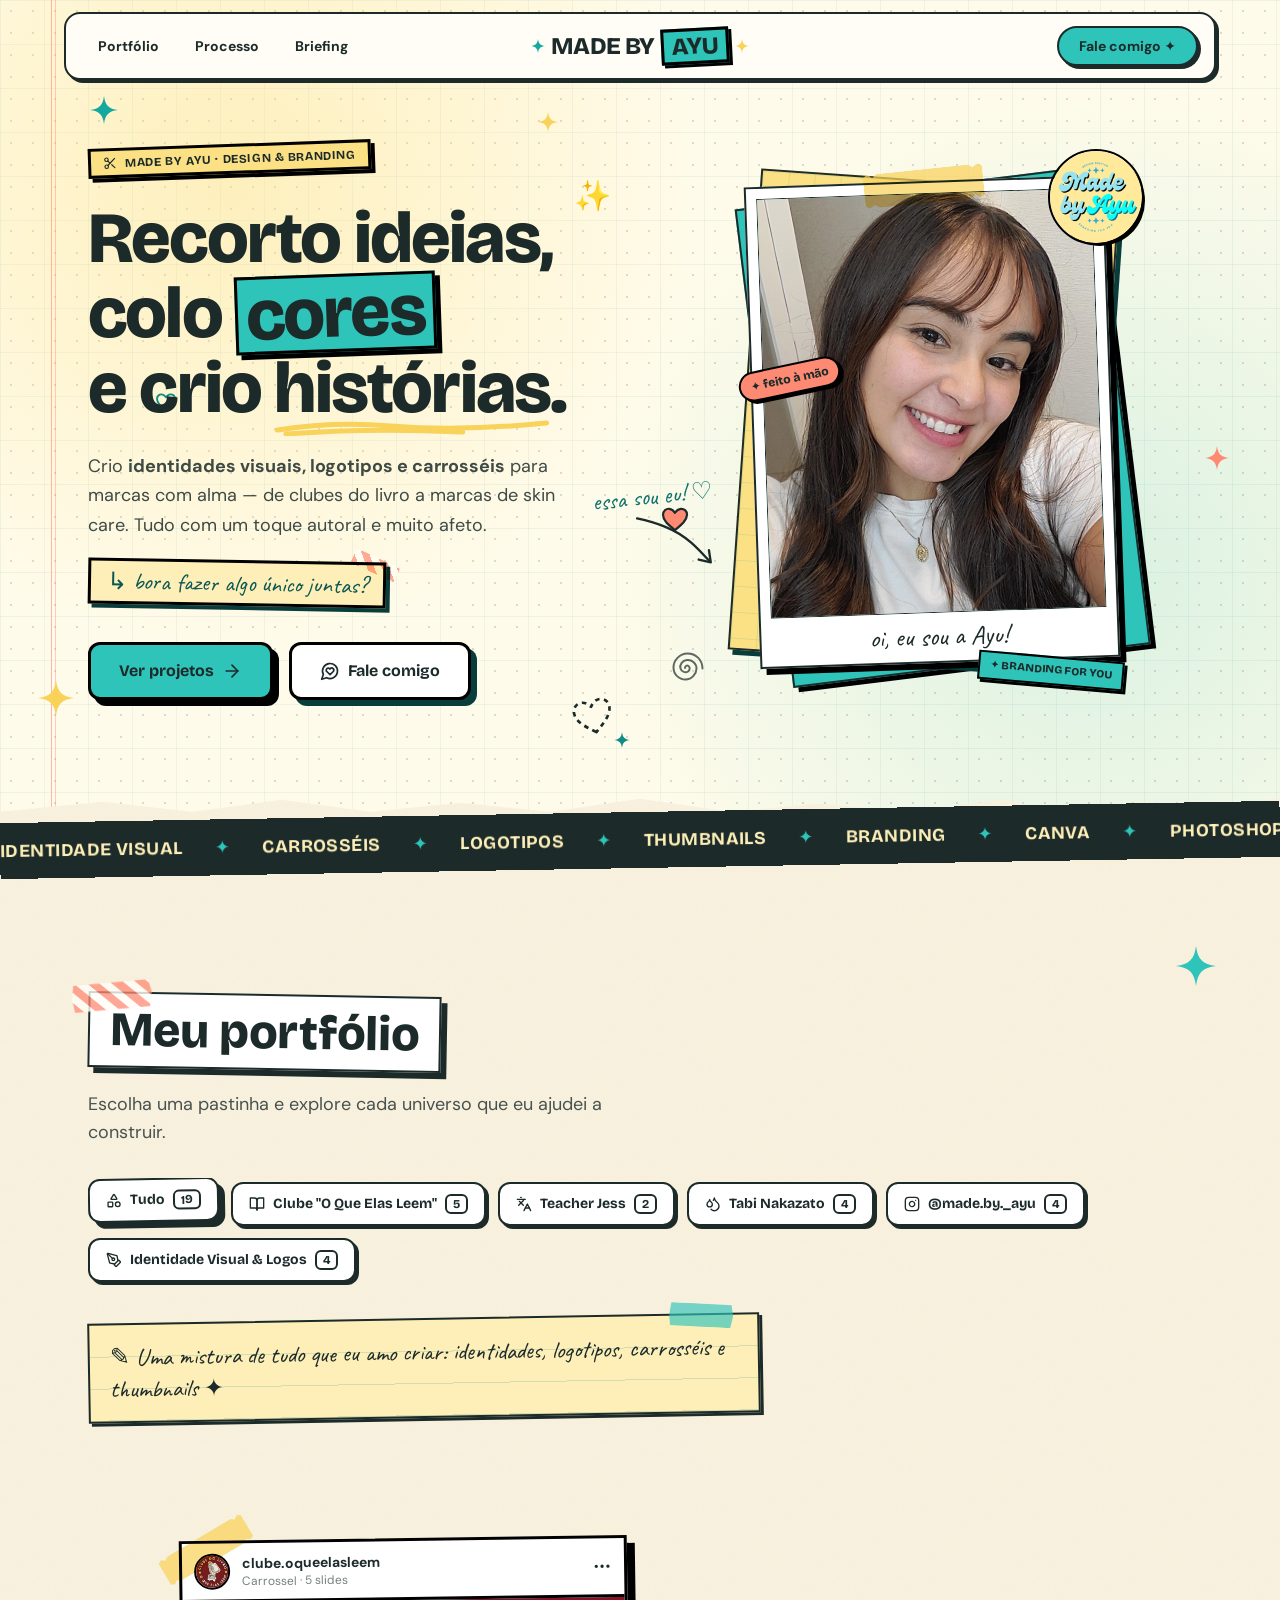
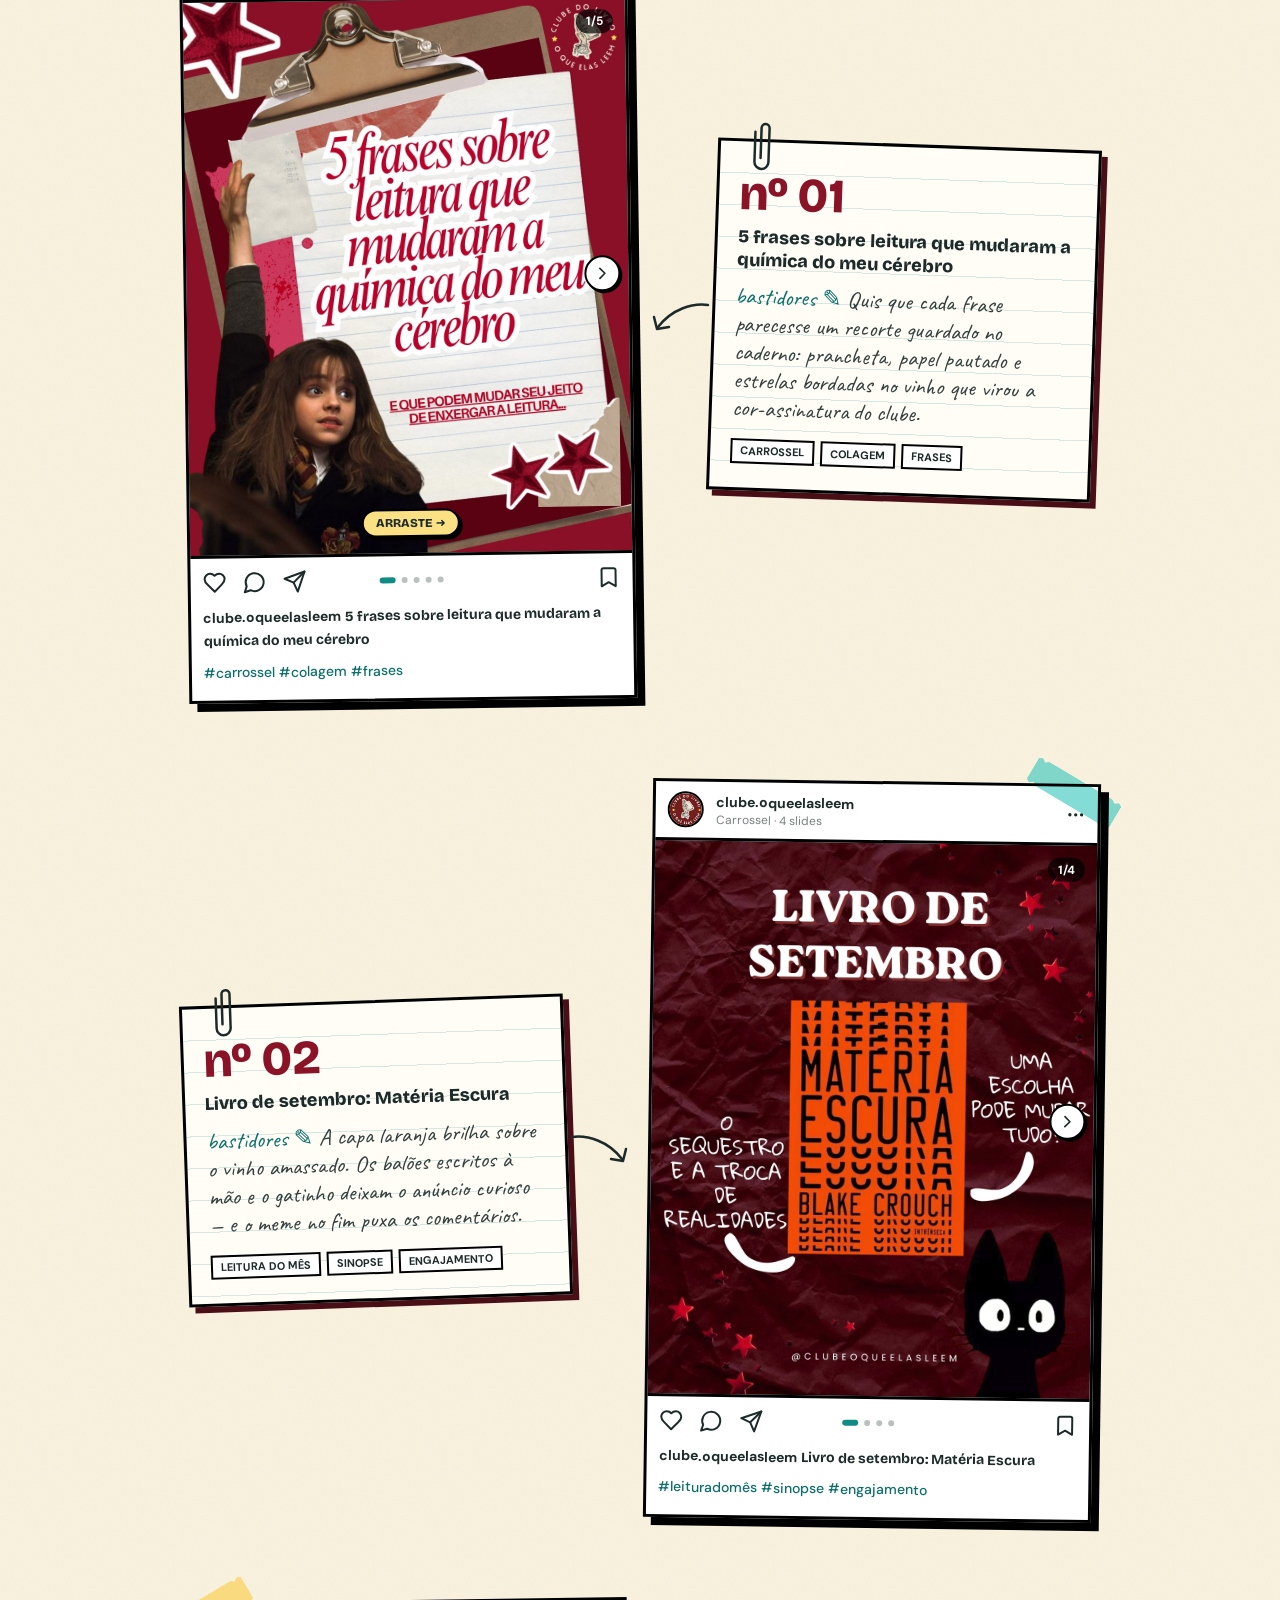
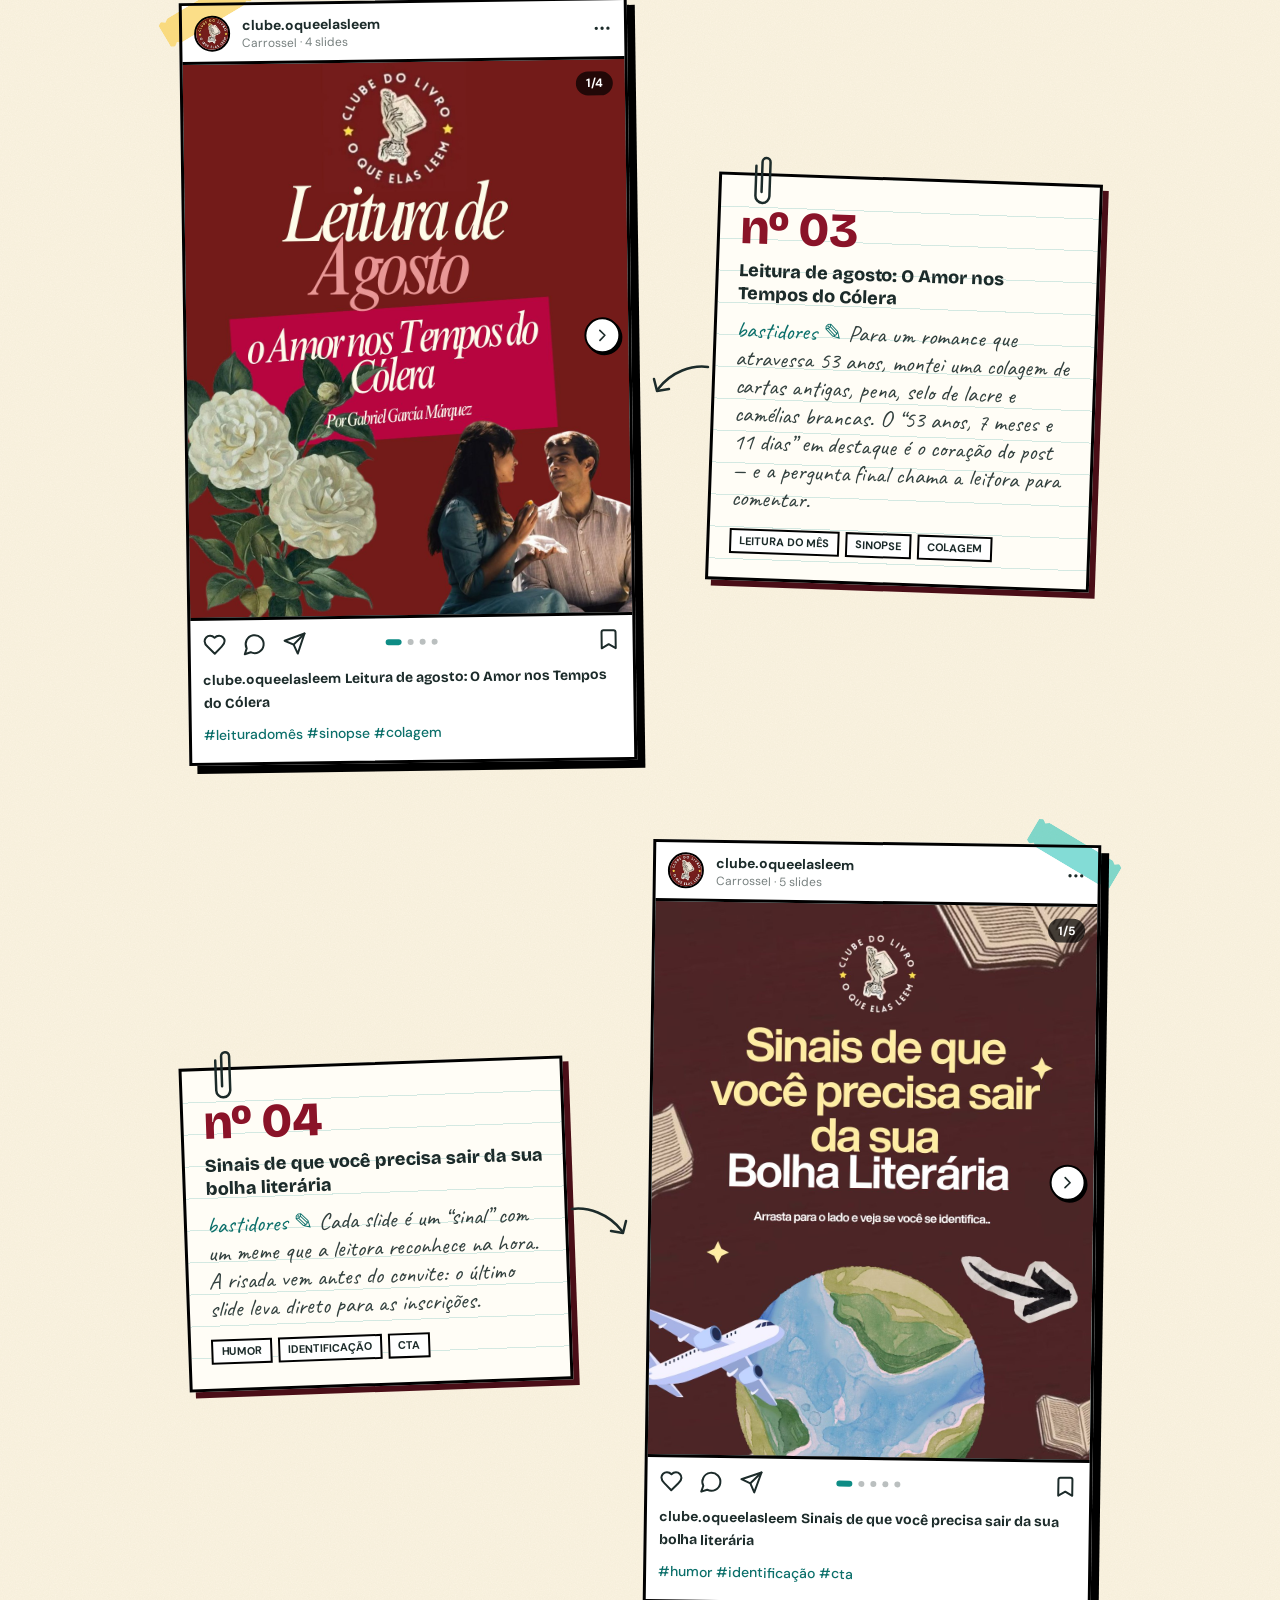
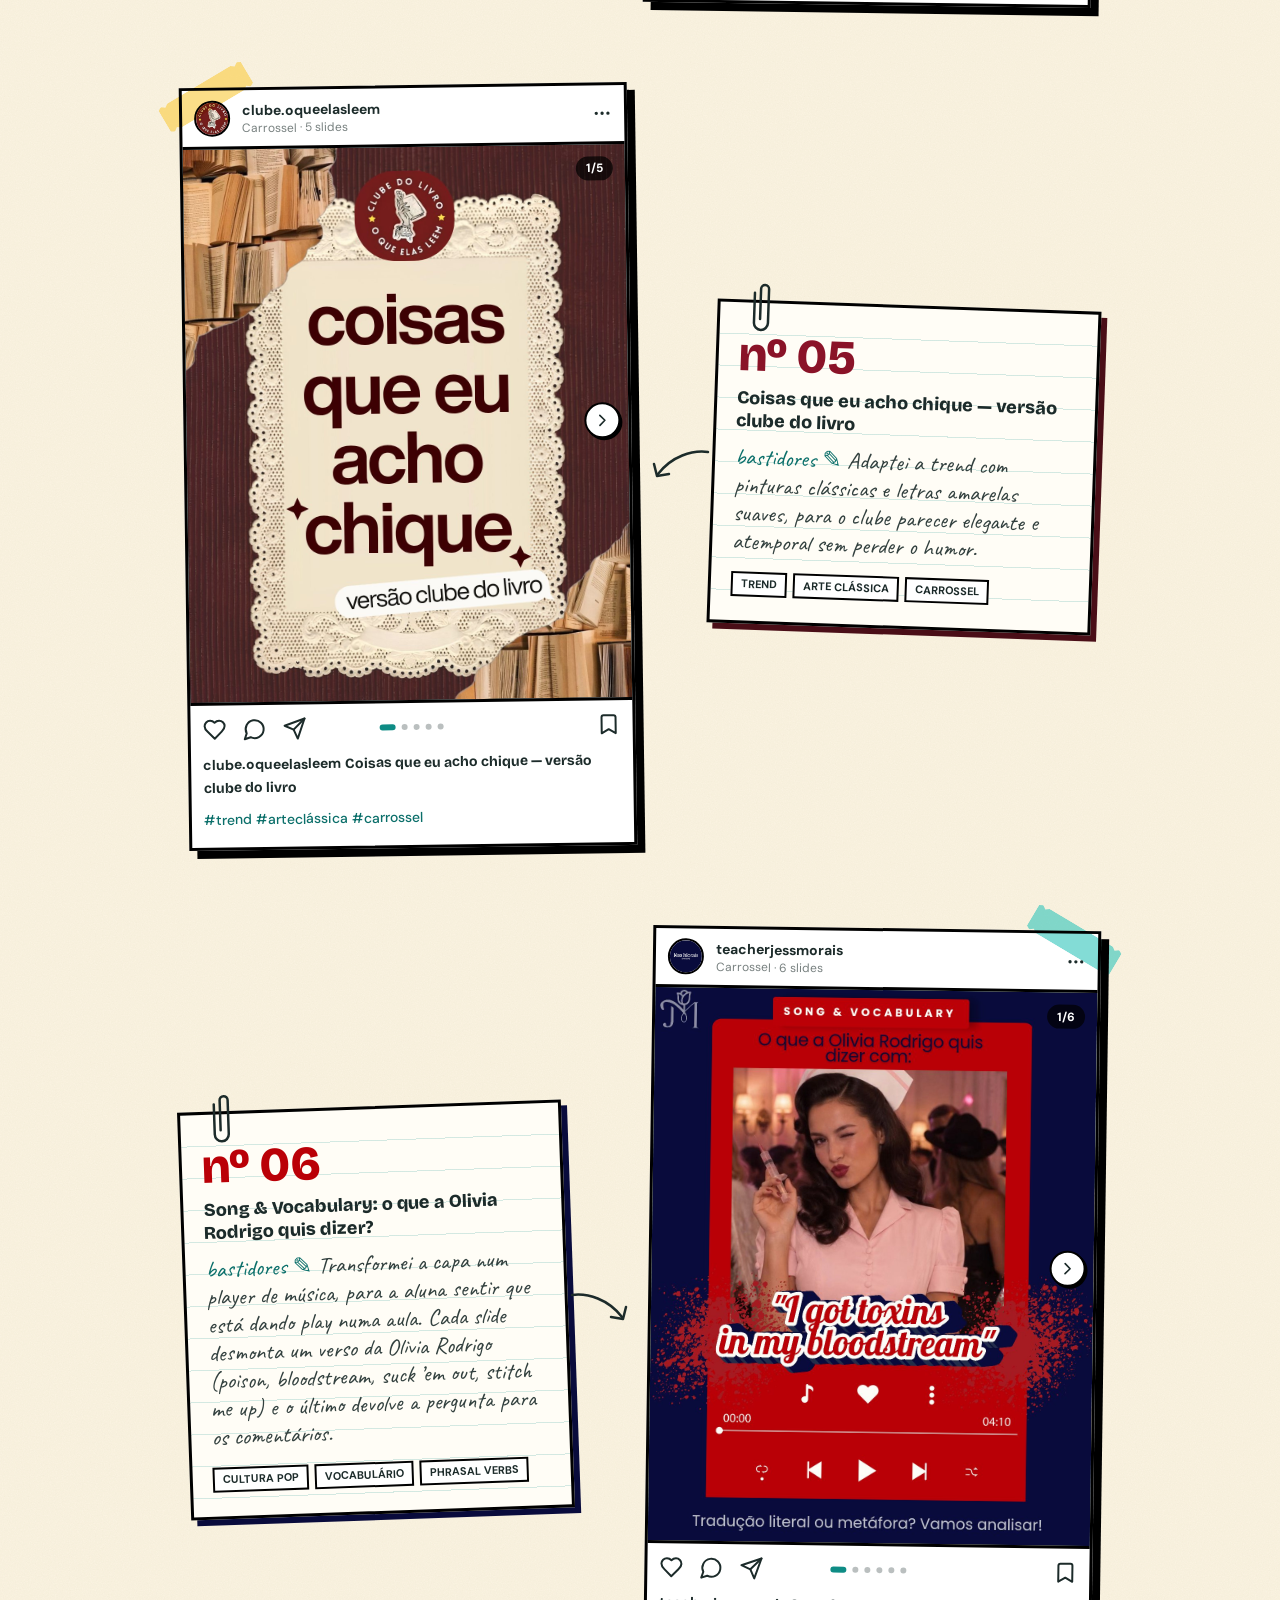
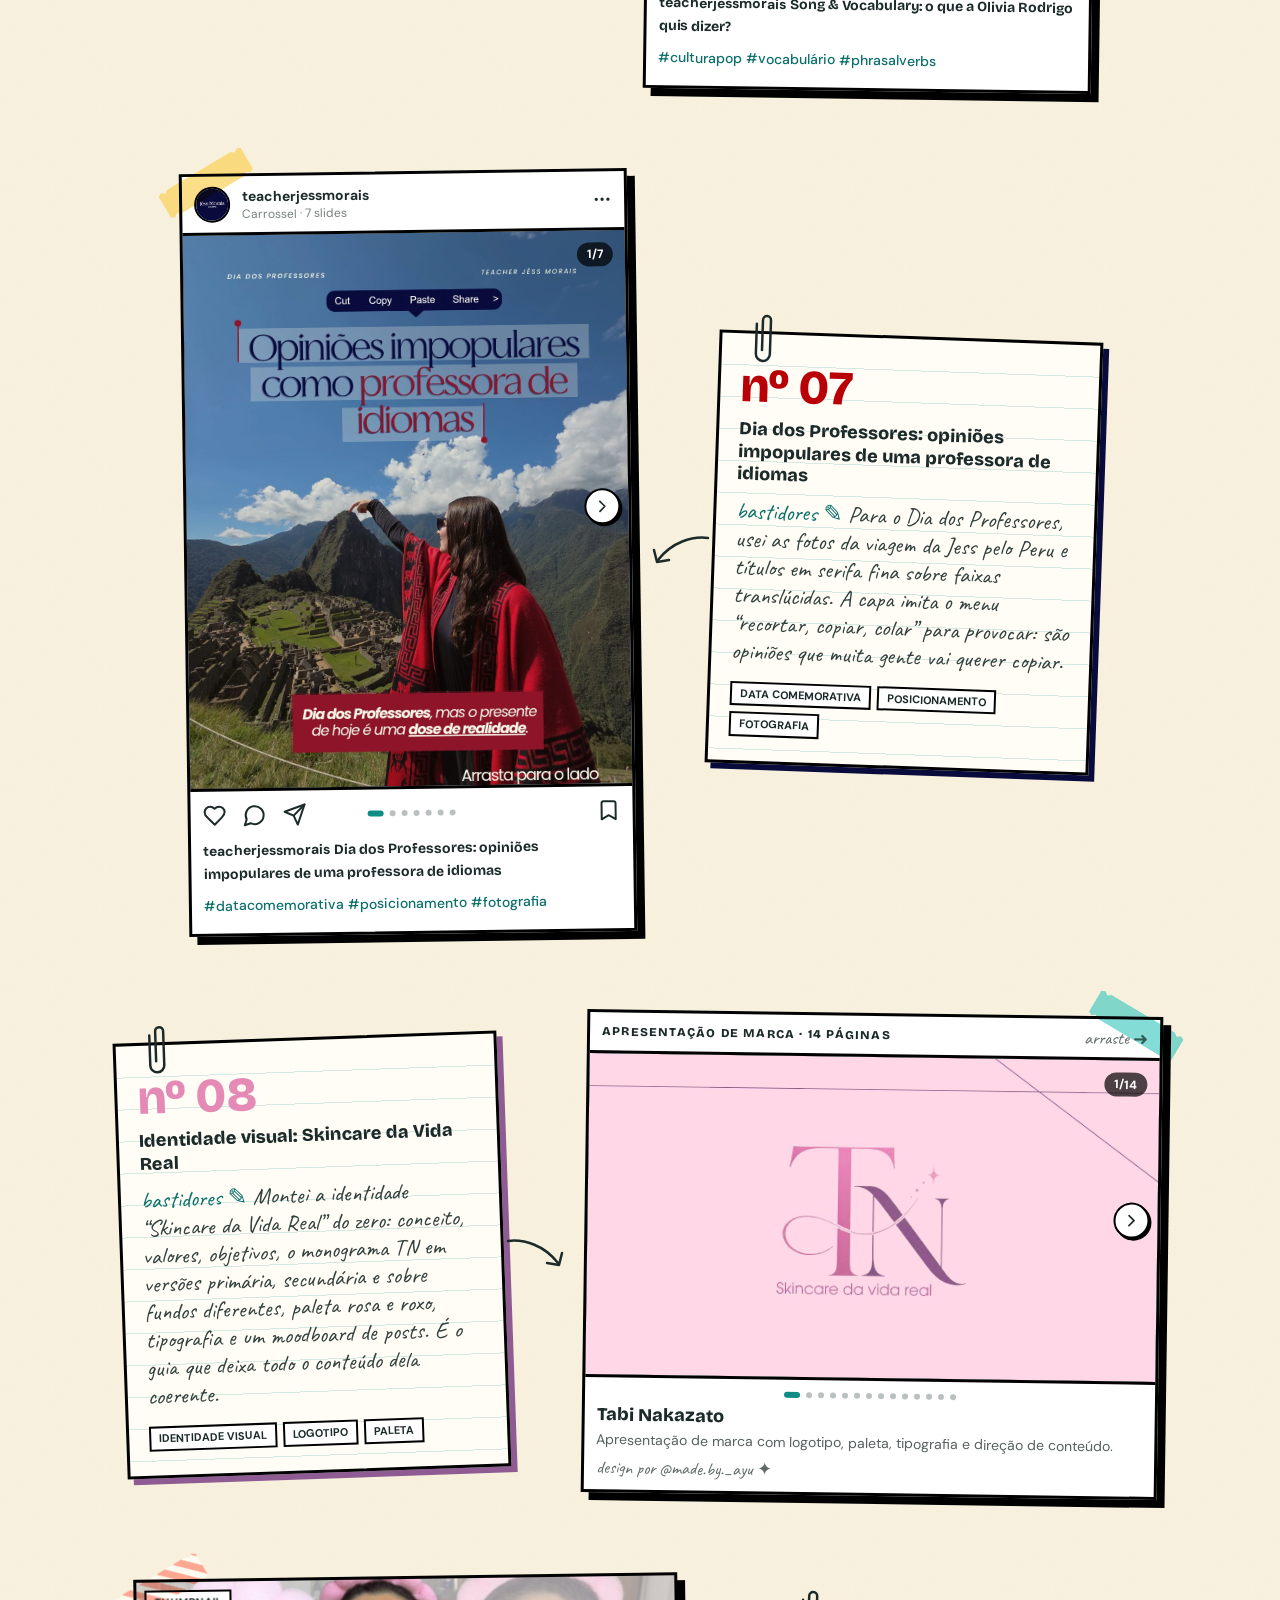
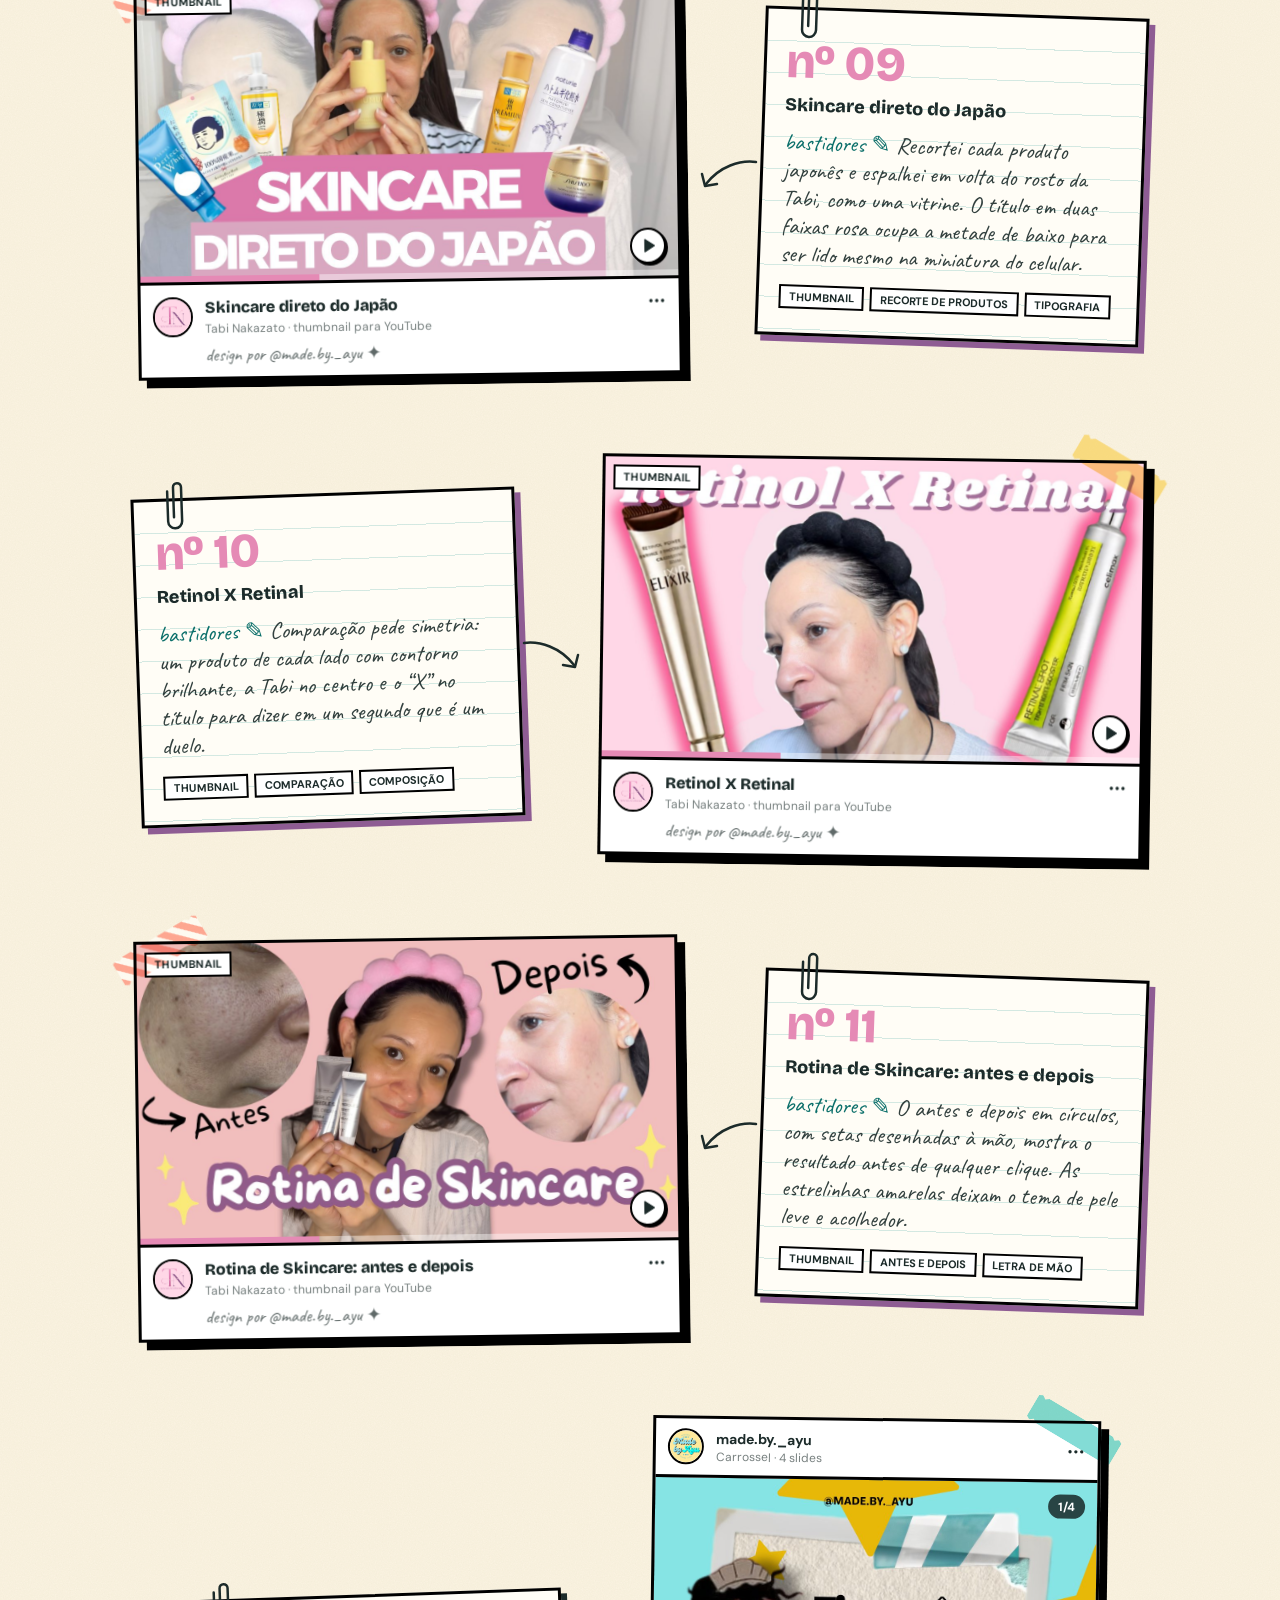
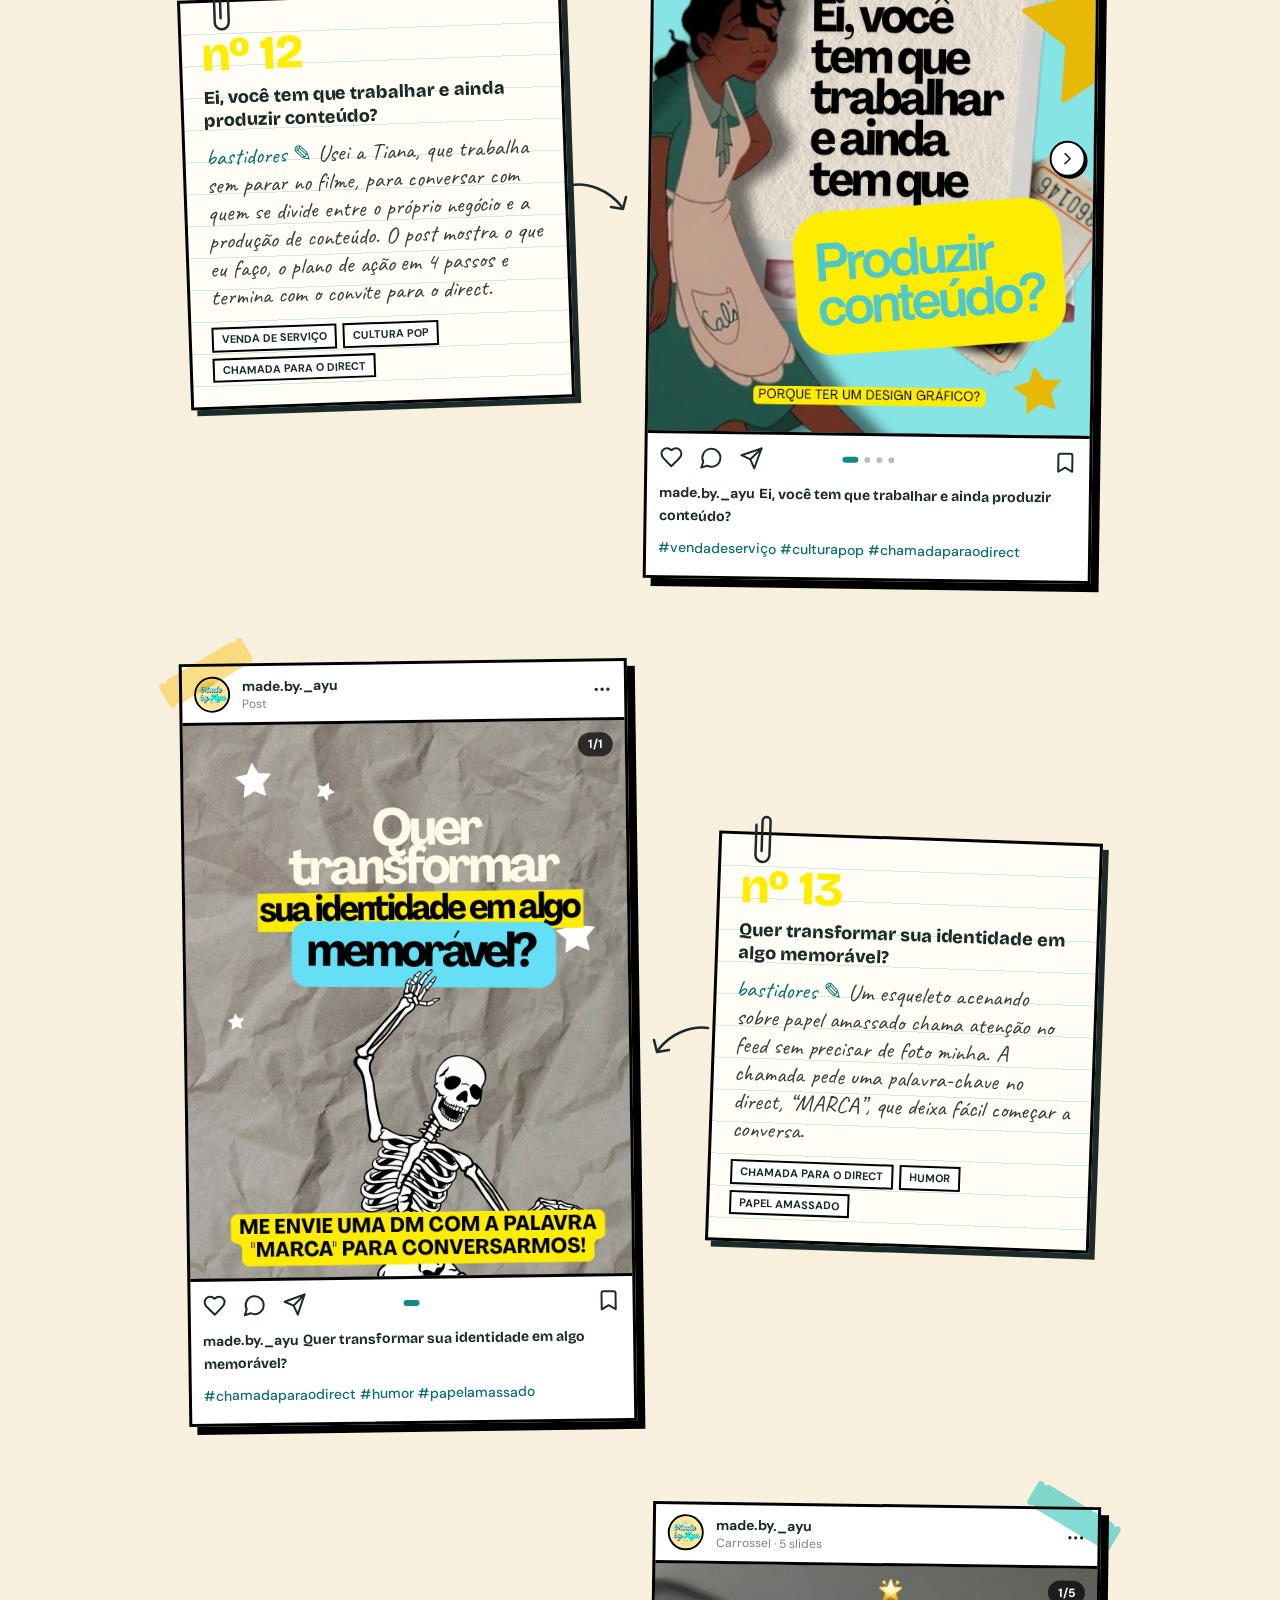
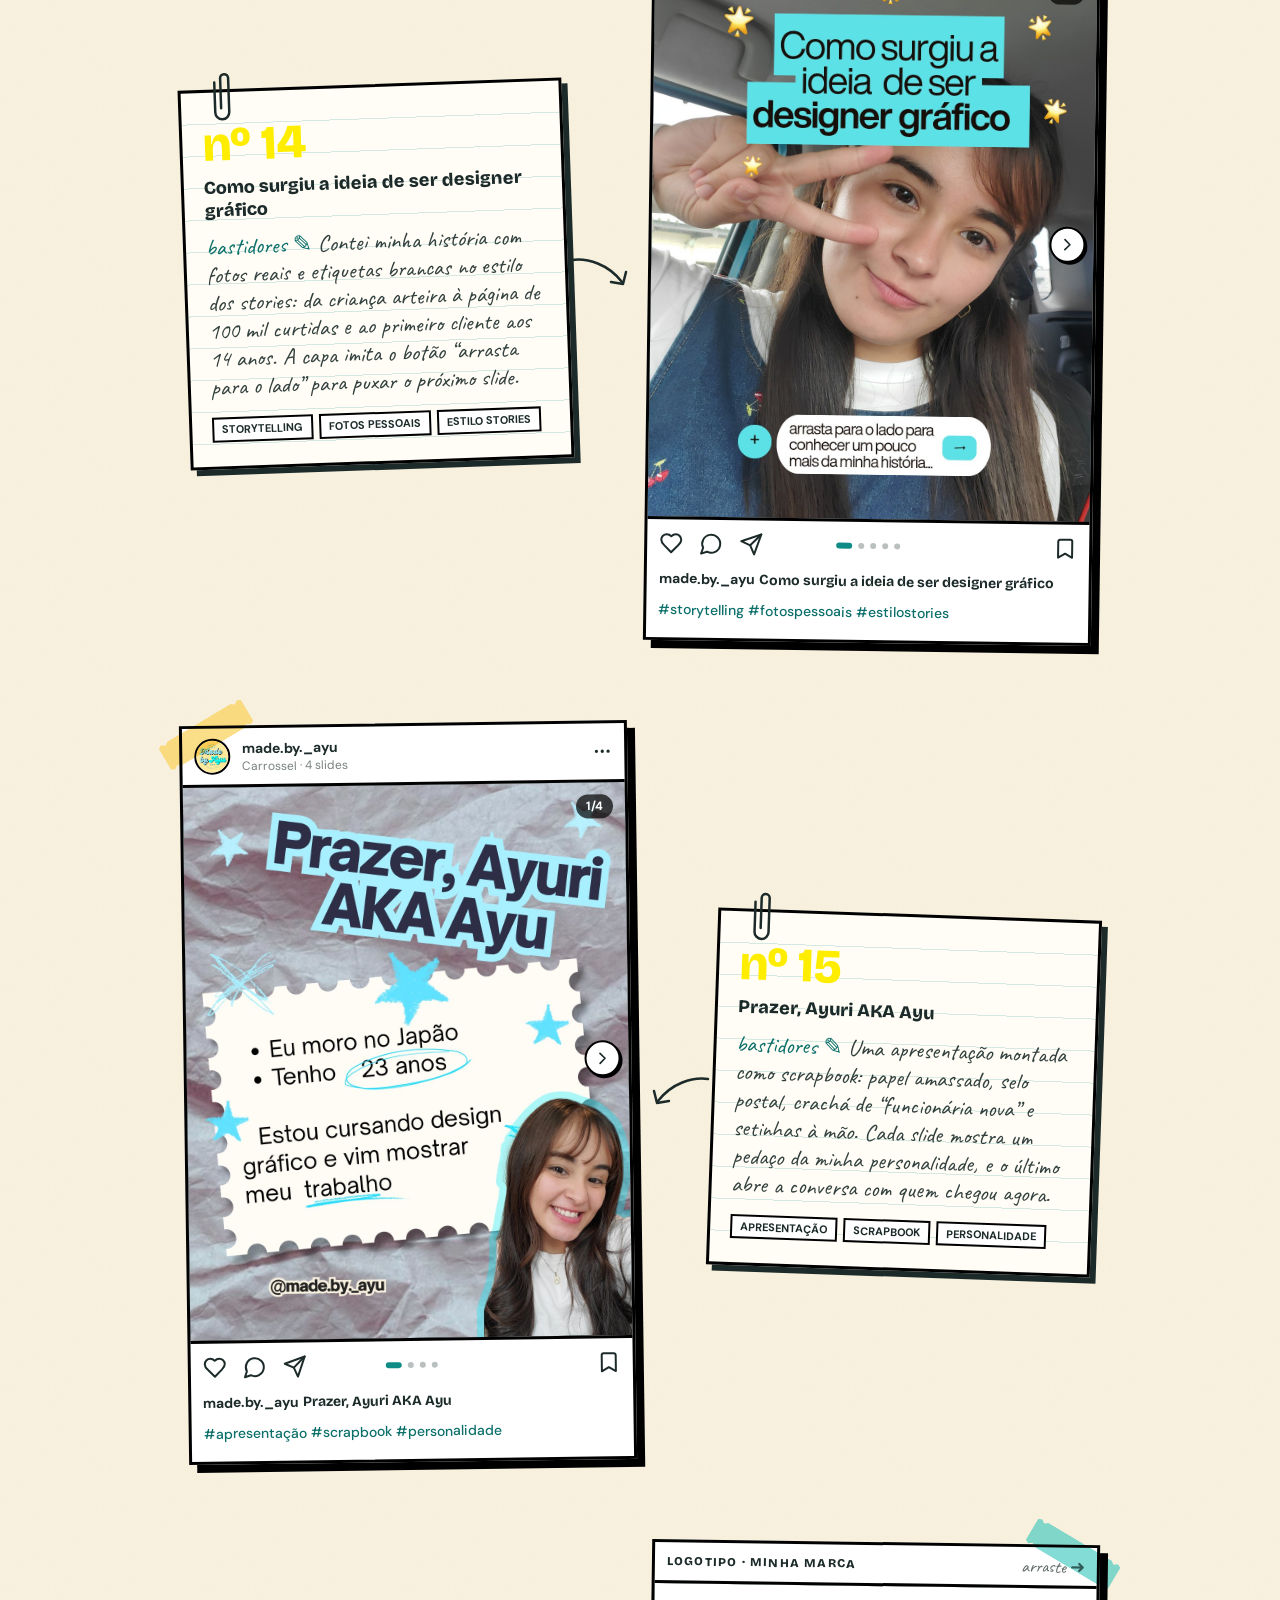
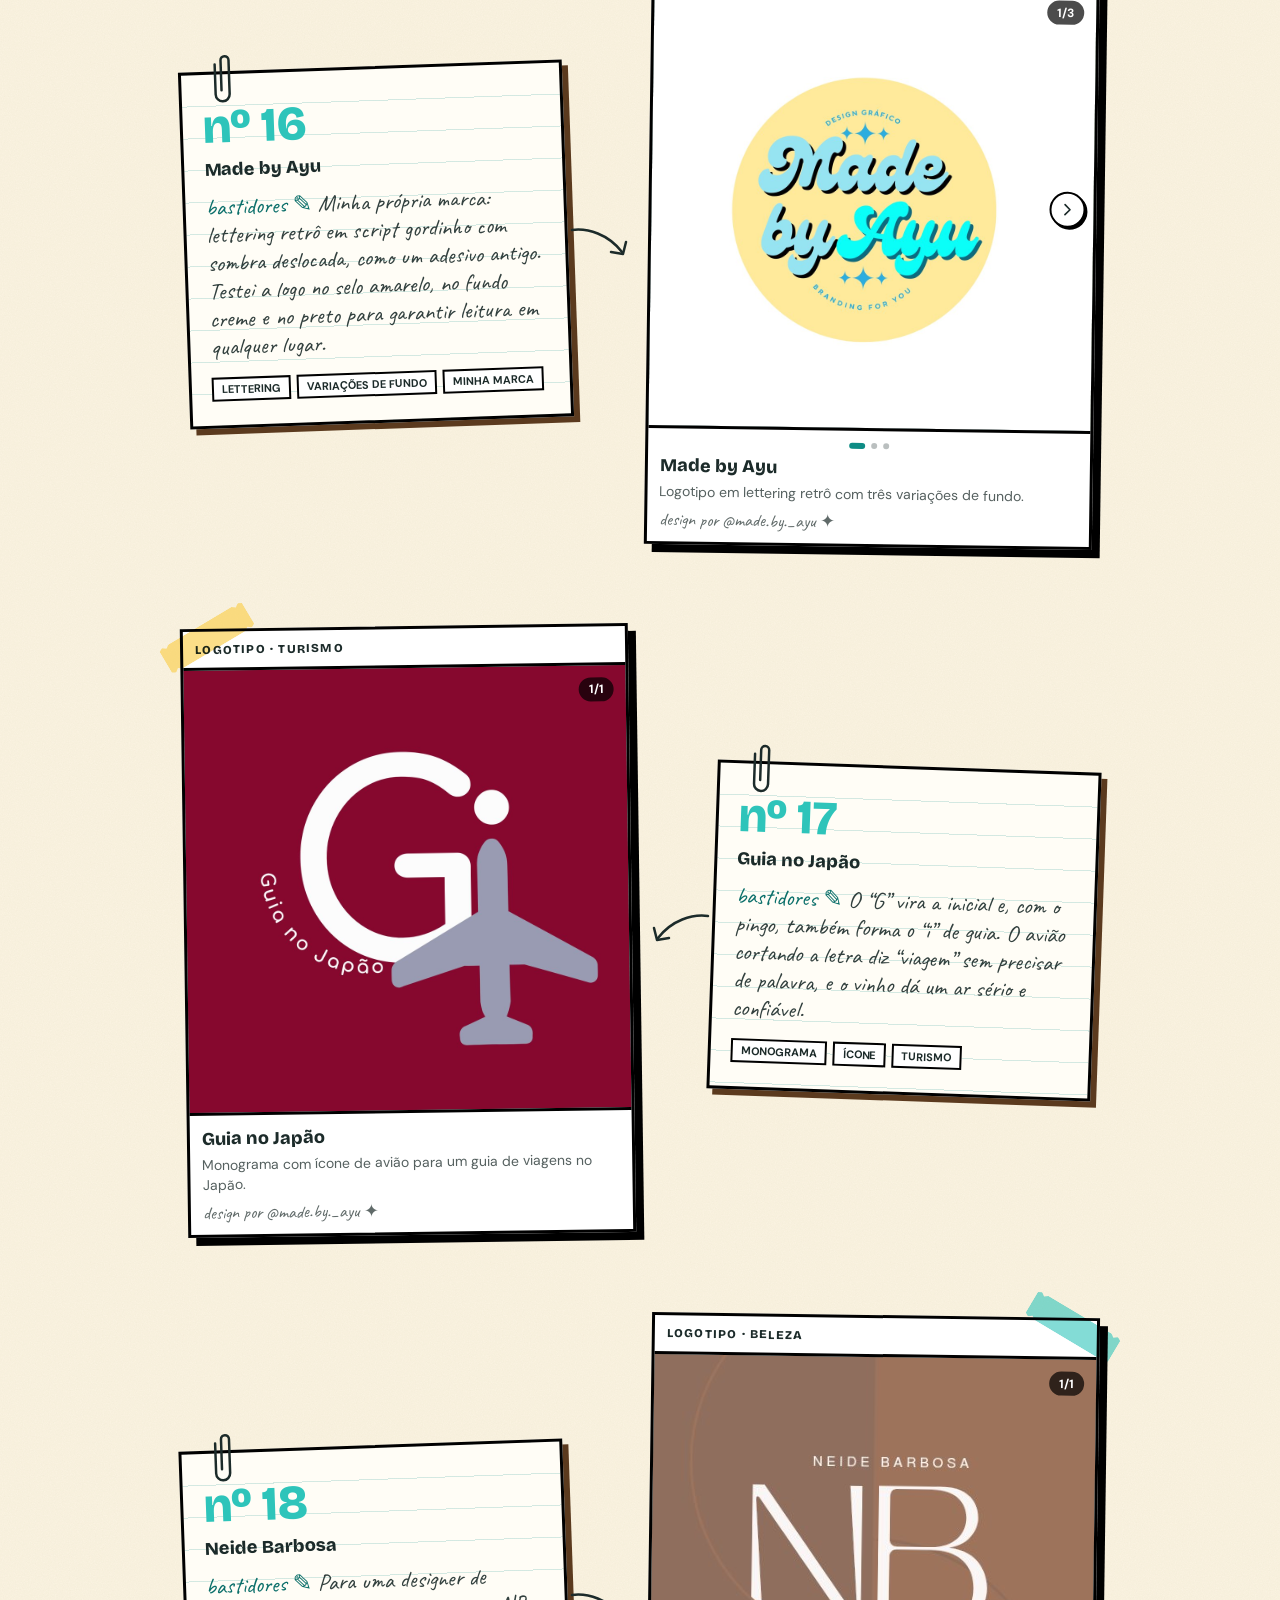
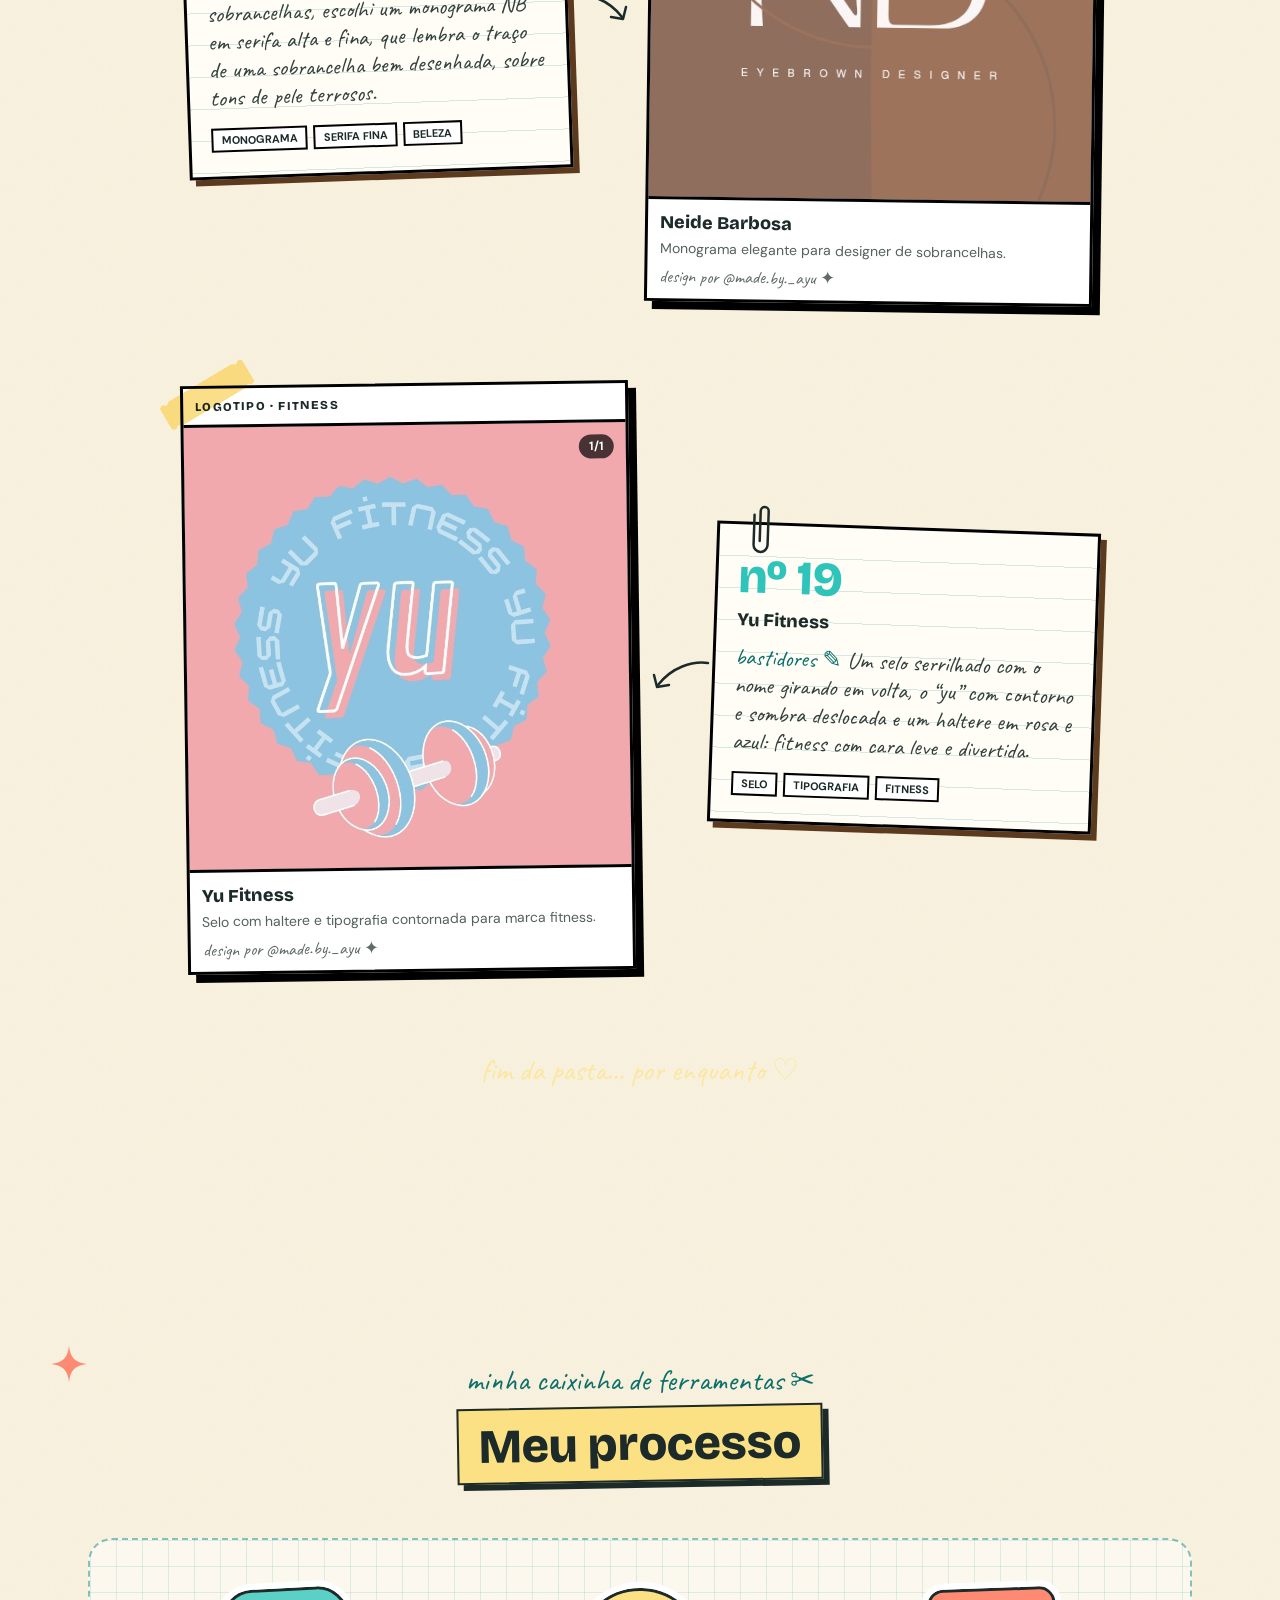
==== index.html @ 5fae368d "Add files via upload" ====
<!doctype html>
<html lang="pt-BR">
<head>
  <meta charset="utf-8" />
  <meta name="viewport" content="width=device-width,initial-scale=1,viewport-fit=cover" />
  <title>Made by Ayu</title>
<meta name="description" content="Portfólio criativo de design gráfico, identidade visual e edição de vídeos para YouTube e Instagram." />
  <link rel="stylesheet" href="assets/css/tailwind.css?v=5" />
  <link rel="stylesheet" href="assets/css/style.css?v=5" />
  <link rel="icon" type="image/png" href="assets/images/logo-made-by-ayu.png" />
</head>
<body>
<!-- Molde reutilizável de estrela retrô -->
  <svg width="0" height="0" class="absolute" aria-hidden="true">
    <symbol id="estrela" viewBox="0 0 24 24"><path d="M12 0C13 8 16 11 24 12 16 13 13 16 12 24 11 16 8 13 0 12 8 11 11 8 12 0Z"/></symbol>
  </svg>

  <!-- ===================== CABEÇALHO ===================== -->
  <header id="topo" class="fixed inset-x-0 top-0 z-50 px-3 pt-3 sm:px-6">
    <!-- Grade em 3 colunas: a marca fica sempre no centro -->
    <nav class="mx-auto grid max-w-6xl grid-cols-[1fr_auto_1fr] items-center gap-2 rounded-2xl border-2 border-tinta bg-creme-50 px-3 py-3 shadow-duro-sm sm:px-4">

      <!-- Esquerda: links (computador) / espaço vazio que equilibra o botão (celular) -->
      <div class="justify-self-start">
        <span class="block h-9 w-9 lg:hidden" aria-hidden="true"></span>
        <ul class="hidden items-center gap-1 text-sm font-bold lg:flex">
          <li><a href="#portfolio" class="rounded-full px-4 py-2 transition hover:bg-creme-300">Portfólio</a></li>
          <li><a href="#processo" class="rounded-full px-4 py-2 transition hover:bg-creme-300">Processo</a></li>
          <li><a href="briefing.html" class="rounded-full px-4 py-2 transition hover:bg-creme-300">Briefing</a></li>
        </ul>
      </div>

      <!-- Centro: MARCA EM TEXTO, primeira coisa escrita no site -->
      <a href="#inicio" class="group flex items-center justify-center gap-1.5 whitespace-nowrap font-display text-lg font-extrabold uppercase tracking-tight sm:text-2xl" aria-label="Made by Ayu — início">
        <svg class="h-3.5 w-3.5 fill-turquesa-500 transition-transform group-hover:-rotate-45" aria-hidden="true"><use href="#estrela"/></svg>
        <span>Made by</span>
        <span class="inline-block -rotate-3 border-[3px] border-black bg-turquesa-400 px-2 leading-tight shadow-[3px_3px_0_#000] transition-transform group-hover:rotate-2">Ayu</span>
        <svg class="h-3.5 w-3.5 fill-creme-400 transition-transform group-hover:rotate-45" aria-hidden="true"><use href="#estrela"/></svg>
      </a>

      <!-- Direita: links + CTA (computador) / botão de menu (celular) -->
      <div class="justify-self-end">
        <ul class="hidden items-center gap-1 text-sm font-bold lg:flex">
          <li class="ml-1">
            <a href="#contato" class="inline-block rounded-full border-2 border-tinta bg-turquesa-400 px-5 py-2 shadow-duro-sm transition-all hover:-translate-x-0.5 hover:-translate-y-0.5 hover:shadow-duro active:translate-x-0.5 active:translate-y-0.5 active:shadow-none">
              Fale comigo ✦
            </a>
          </li>
        </ul>
        <button id="btnMenu" class="grid h-9 w-9 place-items-center rounded-lg border-2 border-tinta bg-creme-300 shadow-duro-sm lg:hidden" aria-label="Abrir menu" aria-expanded="false">
          <i data-lucide="menu" class="h-5 w-5"></i>
        </button>
      </div>
    </nav>

    <div id="menuMobile" class="mx-auto mt-2 hidden max-w-6xl rounded-2xl border-2 border-tinta bg-creme-50 p-3 shadow-duro lg:hidden">
      <ul class="grid gap-1 font-display text-lg font-bold">
        <li><a href="#portfolio" class="block rounded-xl px-3 py-2.5 hover:bg-creme-200">Portfólio</a></li>
        <li><a href="#processo" class="block rounded-xl px-3 py-2.5 hover:bg-creme-200">Processo</a></li>
        <li><a href="briefing.html" class="block rounded-xl px-3 py-2.5 hover:bg-creme-200">Briefing completo ✎</a></li>
        <li><a href="#contato" class="mt-1 block rounded-xl border-2 border-tinta bg-turquesa-400 px-3 py-2.5 text-center">Fale comigo ✦</a></li>
      </ul>
    </div>
  </header>

  <main>
    <!-- ===================== HERO ===================== -->
    <section id="inicio" class="papel-hero rasgado-baixo relative overflow-hidden pb-20 pt-28 sm:pb-28 sm:pt-36">

      <!-- Margem vermelha de caderno (desktop) -->
      <div class="pointer-events-none absolute inset-y-0 left-[4%] hidden w-px bg-coral/60 lg:block"></div>
      <div class="pointer-events-none absolute inset-y-0 left-[calc(4%+4px)] hidden w-px bg-coral/40 lg:block"></div>

      <!-- ✨ Elementos espalhados pelo fundo -->
      <svg class="flutua absolute left-[7%] top-24 h-7 w-7 fill-turquesa-500" style="--r:10deg" aria-hidden="true"><use href="#estrela"/></svg>
      <svg class="flutua-2 absolute left-[42%] top-28 hidden h-5 w-5 fill-creme-400 lg:block" aria-hidden="true"><use href="#estrela"/></svg>
      <svg class="flutua absolute bottom-24 left-[3%] h-9 w-9 fill-creme-400" style="--r:-15deg" aria-hidden="true"><use href="#estrela"/></svg>
      <svg class="flutua-2 absolute right-[4%] top-[55%] hidden h-6 w-6 fill-coral sm:block" aria-hidden="true"><use href="#estrela"/></svg>
      <svg class="flutua absolute bottom-16 left-[48%] hidden h-4 w-4 fill-turquesa-600 lg:block" aria-hidden="true"><use href="#estrela"/></svg>

      <!-- Corações desenhados à mão -->
      <svg class="flutua-2 absolute right-[46%] top-[62%] hidden h-8 w-8 lg:block" viewBox="0 0 32 32" fill="none" aria-hidden="true">
        <path d="M16 27C9 21.5 4 17.5 4 11.8 4 8 7 5.5 10.3 5.8c2.4.2 4.3 1.8 5.7 4 1.4-2.3 3.4-3.9 5.9-4 3.4-.2 6.3 2.4 6.1 6.1-.3 5.6-5.4 9.6-12 15.1Z"
              fill="#FF8A73" stroke="#1C2B2A" stroke-width="2.2" stroke-linejoin="round"/>
      </svg>
      <svg class="flutua absolute left-[12%] top-[48%] hidden h-6 w-6 sm:block" style="--r:-12deg" viewBox="0 0 32 32" fill="none" aria-hidden="true">
        <path d="M16 27C9 21.5 4 17.5 4 11.8 4 8 7 5.5 10.3 5.8c2.4.2 4.3 1.8 5.7 4 1.4-2.3 3.4-3.9 5.9-4 3.4-.2 6.3 2.4 6.1 6.1-.3 5.6-5.4 9.6-12 15.1Z"
              stroke="#0E8C85" stroke-width="2.5" stroke-linejoin="round"/>
      </svg>

      <!-- Espiral de rascunho -->
      <svg class="absolute right-[2%] top-24 hidden h-16 w-16 opacity-70 sm:block lg:right-[44%] lg:top-auto lg:bottom-28" viewBox="0 0 64 64" fill="none" aria-hidden="true">
        <path d="M32 32c0-2 2-3 3.5-2s1.8 4-.5 5.5-6.5.6-7.5-3 1.5-8 6.5-8.5 9.5 3.5 9.5 8.5-4.5 11-11 11-12-5-12-12 6-14 14-14 15 6 15 15"
              stroke="#1C2B2A" stroke-width="2" stroke-linecap="round"/>
      </svg>

      <div class="relative mx-auto grid max-w-6xl items-center gap-14 px-4 sm:px-6 lg:grid-cols-[1.05fr_1fr] lg:gap-10">

        <!-- ===== Colagem da foto + selo giratório =====
             Tamanho travado em CSS (assets/css/style.css → .hero-colagem):
             280px no celular, 320px no tablet, 360px no computador. -->
        <div class="hero-colagem order-first lg:order-last">

          <!-- Recortes de papel desalinhados atrás da polaroid -->
          <div class="hero-fundo hero-fundo-turquesa" aria-hidden="true"></div>
          <div class="hero-fundo hero-fundo-amarelo quadriculado" aria-hidden="true"></div>

          <!-- Polaroid -->
          <figure class="polaroid">
            <span class="washi washi-amarela polaroid-fita" aria-hidden="true"></span>

            <!-- FOTO PRINCIPAL → assets/images/foto-ayu.jpg -->
            <img id="fotoPerfil" class="polaroid-foto" src="assets/images/foto-ayu.jpg"
                 alt="Foto de perfil da Ayu, designer gráfica" fetchpriority="high" />

            <figcaption class="polaroid-legenda">oi, eu sou a Ayu!</figcaption>
          </figure>

          <!-- 🎡 Logo girando, sobreposta ao canto superior direito -->
          <div class="hero-selo selo" aria-hidden="true">
            <img class="selo-gira" src="assets/images/logo-made-by-ayu.png" alt="" />
          </div>

          <!-- Adesivos -->
          <span class="hero-adesivo hero-adesivo-mao">✦ feito à mão</span>
          <span class="hero-adesivo hero-adesivo-video">✦ Branding for you</span>

          <!-- Seta + recado à mão (só no computador) -->
          <div class="pointer-events-none absolute -left-40 bottom-24 hidden w-36 lg:block" aria-hidden="true">
            <p class="-rotate-6 font-mao text-2xl leading-6 text-turquesa-700">essa sou eu! ♡</p>
            <svg class="ml-10 mt-1 h-14 w-24" viewBox="0 0 100 60" fill="none">
              <path d="M4 8c18 4 40 10 58 26 8 7 14 14 20 20" stroke="#1C2B2A" stroke-width="2.5" stroke-linecap="round"/>
              <path d="M70 52l13 3-2-13" stroke="#1C2B2A" stroke-width="2.5" stroke-linecap="round" stroke-linejoin="round"/>
            </svg>
          </div>
        </div>

        <!-- ===== Texto ===== -->
        <div class="relative text-center lg:text-left">
          <span class="inline-flex -rotate-2 items-center gap-2 border-[3px] border-black bg-creme-300 px-3 py-1 font-display text-xs font-bold uppercase tracking-wider shadow-[4px_4px_0_#000]">
            <i data-lucide="scissors" class="h-3.5 w-3.5"></i> Made by Ayu · design & branding
          </span>

          <h1 class="relative mt-7 font-display text-[2.6rem] font-extrabold leading-[1.05] tracking-tight sm:text-6xl lg:text-7xl">
            Recorto ideias,<br />
            colo <span class="relative inline-block -rotate-2 border-[3px] border-black bg-turquesa-400 px-2 shadow-[5px_5px_0_#000]">cores</span><br />
            e crio <span class="relative inline-block">
              histórias
              <!-- sublinhado rabiscado -->
              <svg class="absolute -bottom-3 left-0 h-4 w-full" viewBox="0 0 220 16" preserveAspectRatio="none" fill="none" aria-hidden="true">
                <path d="M3 10c30-6 60-7 90-4s70 4 124-3M10 14c40-4 90-5 140-2" stroke="#F9D25A" stroke-width="5" stroke-linecap="round"/>
              </svg>
            </span>.
            <!-- estrelinhas desenhadas perto do título -->
            <span class="absolute -top-6 right-2 text-3xl text-turquesa-500 sm:right-6" aria-hidden="true">✨</span>
          </h1>

          <p class="mx-auto mt-7 max-w-lg text-lg leading-relaxed text-tinta/85 lg:mx-0">
            Crio <strong>identidades visuais, logotipos e carrosséis</strong> para marcas com alma —
            de clubes do livro a marcas de skin care. Tudo com um toque autoral e muito afeto.
          </p>

          <!-- Recado tipo post-it -->
          <p class="relative mt-5 inline-block rotate-1 border-[3px] border-black bg-creme-200 px-4 py-1 font-mao text-2xl text-turquesa-800 shadow-[4px_4px_0_#083D3B]">
            ↳ bora fazer algo único juntas?
            <span class="washi washi-listrada !h-4 !w-12 -right-4 -top-2 rotate-[24deg]" aria-hidden="true"></span>
          </p>

          <div class="mt-9 flex flex-col items-stretch gap-4 sm:flex-row sm:justify-center lg:justify-start">
            <a href="#portfolio" class="group inline-flex items-center justify-center gap-2 rounded-xl border-[3px] border-black bg-turquesa-400 px-7 py-3.5 font-display font-bold shadow-[6px_6px_0_#000] transition-all hover:-translate-x-1 hover:-translate-y-1 hover:shadow-[9px_9px_0_#000] active:translate-x-1 active:translate-y-1 active:shadow-none">
              Ver projetos
              <i data-lucide="arrow-right" class="h-5 w-5 transition-transform group-hover:translate-x-1"></i>
            </a>
            <a href="#contato" class="inline-flex items-center justify-center gap-2 rounded-xl border-[3px] border-black bg-white px-7 py-3.5 font-display font-bold shadow-[6px_6px_0_#083D3B] transition-all hover:-translate-x-1 hover:-translate-y-1 hover:bg-creme-200 hover:shadow-[9px_9px_0_#083D3B] active:translate-x-1 active:translate-y-1 active:shadow-none">
              <i data-lucide="message-circle-heart" class="h-5 w-5"></i> Fale comigo
            </a>
          </div>

          <!-- Rabisco de coração no canto do texto -->
          <svg class="absolute -bottom-10 right-4 hidden h-12 w-12 -rotate-12 sm:block" viewBox="0 0 32 32" fill="none" aria-hidden="true">
            <path d="M16 27C9 21.5 4 17.5 4 11.8 4 8 7 5.5 10.3 5.8c2.4.2 4.3 1.8 5.7 4 1.4-2.3 3.4-3.9 5.9-4 3.4-.2 6.3 2.4 6.1 6.1-.3 5.6-5.4 9.6-12 15.1Z"
                  stroke="#1C2B2A" stroke-width="1.8" stroke-dasharray="3 3" stroke-linejoin="round"/>
          </svg>
        </div>
      </div>
    </section>
    <!-- Letreiro rolante -->
    <div class="relative z-10 -rotate-1 overflow-hidden border-y-2 border-tinta bg-tinta py-3 text-creme-200">
      <div class="letreiro flex w-max gap-8 whitespace-nowrap font-display text-lg font-bold uppercase tracking-wide">
        <span class="flex gap-8" id="letreiroConteudo"></span>
        <span class="flex gap-8" aria-hidden="true" id="letreiroCopia"></span>
      </div>
    </div>

    <!-- ===================== PORTFÓLIO ===================== -->
    <section id="portfolio" class="reveal relative py-20 sm:py-28">
      <svg class="flutua absolute right-[5%] top-16 h-10 w-10 fill-turquesa-400" style="--r:-12deg"><use href="#estrela"/></svg>

      <div class="mx-auto max-w-6xl px-4 sm:px-6">
        <div class="relative inline-block">
          <span class="fita listrada -left-4 -top-3 -rotate-6 !w-20"></span>
          <h2 class="rotate-1 border-2 border-tinta bg-white px-5 py-3 font-display text-4xl font-extrabold shadow-duro sm:text-5xl">
            Meu portfólio
          </h2>
        </div>
        <p class="mt-5 max-w-xl text-lg text-tinta/80">Escolha uma pastinha e explore cada universo que eu ajudei a construir.</p>

        <!-- Abas / filtros -->
        <div class="abas -mx-4 mt-8 overflow-x-auto px-4 pb-3 pt-1 sm:mx-0 sm:px-0">
          <div id="filtros" role="tablist" aria-label="Categorias do portfólio" class="flex w-max gap-3 sm:w-auto sm:flex-wrap"></div>
        </div>

        <!-- Nota da categoria (post-it) -->
        <div id="descCategoria" class="pautado relative mt-6 max-w-2xl -rotate-1 border-2 border-tinta bg-creme-200 p-4 pl-5 font-mao text-2xl leading-8 shadow-duro-sm"></div>

        <!-- Grid de projetos -->
        <div id="gridProjetos" class="mt-12 grid gap-x-6 gap-y-10 sm:grid-cols-2 lg:grid-cols-3"></div>
      </div>
    </section>

    <!-- SEÇÃO DE VÍDEOS GUARDADA PARA DEPOIS.
         Para mostrar de novo: troque <template id="secao-videos"> por nada e apague o </template> do final. -->
    <template id="secao-videos">
    <!-- ===================== DESTAQUE: EDIÇÃO DE VÍDEO ===================== -->
    <section id="videos" class="reveal relative">
      <div class="rasgado-cima rasgado-baixo bg-turquesa-500 py-24 sm:py-28">
        <div class="quadriculado absolute inset-0 opacity-40"></div>
        <div class="relative mx-auto max-w-6xl px-4 sm:px-6">
          <div class="grid items-center gap-12 lg:grid-cols-2">
            <div>
              <span class="inline-flex rotate-2 items-center gap-2 border-2 border-tinta bg-coral px-3 py-1 font-display text-xs font-bold uppercase tracking-wider shadow-duro-sm">
                <i data-lucide="clapperboard" class="h-3.5 w-3.5"></i> Criação & edição de vídeos
              </span>
              <h2 class="mt-5 font-display text-4xl font-extrabold leading-tight text-tinta sm:text-5xl">
                Vídeos que <span class="bg-creme-300 px-1.5 border-2 border-tinta inline-block -rotate-1">prendem</span> do primeiro ao último segundo.
              </h2>
              <p class="mt-5 max-w-lg text-lg leading-relaxed text-tinta">
                Produzo conteúdos dinâmicos pensados para cada plataforma: roteiro visual, cortes ritmados,
                legendas animadas, trilha e identidade da marca em cada frame.
              </p>
              <a href="#portfolio" data-ir-cat="video" class="mt-8 inline-flex items-center gap-2 rounded-xl border-2 border-tinta bg-creme-50 px-6 py-3 font-display font-bold shadow-duro transition-all hover:-translate-x-1 hover:-translate-y-1 hover:shadow-duro-lg active:translate-x-1 active:translate-y-1 active:shadow-none">
                <i data-lucide="play" class="h-5 w-5 fill-current"></i> Ver vídeos no portfólio
              </a>
            </div>

            <!-- Cartões de formatos -->
            <div class="grid grid-cols-2 gap-5">
              <div class="col-span-2 -rotate-1 border-2 border-tinta bg-creme-50 p-5 shadow-duro transition-transform hover:rotate-0">
                <div class="flex items-center gap-3">
                  <span class="grid h-12 w-12 place-items-center rounded-lg border-2 border-tinta bg-coral"><i data-lucide="monitor-play" class="h-6 w-6"></i></span>
                  <div>
                    <h3 class="font-display text-xl font-extrabold">YouTube</h3>
                    <p class="text-sm font-medium text-tinta/70">vídeos longos · 16:9</p>
                  </div>
                </div>
                <p class="mt-3 text-sm leading-relaxed">Vlogs, aulas e vídeos educativos com narrativa envolvente, thumbnails e capítulos.</p>
              </div>
              <div class="rotate-2 border-2 border-tinta bg-creme-300 p-5 shadow-duro transition-transform hover:rotate-0">
                <span class="grid h-11 w-11 place-items-center rounded-lg border-2 border-tinta bg-white"><i data-lucide="smartphone" class="h-5 w-5"></i></span>
                <h3 class="mt-3 font-display text-lg font-extrabold leading-tight">Reels & Shorts</h3>
                <p class="mt-1 text-sm">Verticais 9:16, ganchos fortes e cortes no ritmo da trend.</p>
              </div>
              <div class="-rotate-2 border-2 border-tinta bg-white p-5 shadow-duro transition-transform hover:rotate-0">
                <span class="grid h-11 w-11 place-items-center rounded-lg border-2 border-tinta bg-turquesa-200"><i data-lucide="badge-check" class="h-5 w-5"></i></span>
                <h3 class="mt-3 font-display text-lg font-extrabold leading-tight">Reels de marca</h3>
                <p class="mt-1 text-sm">Publis e lançamentos com a identidade visual do cliente.</p>
              </div>
            </div>
          </div>
        </div>
      </div>
    </section>
    </template>

    <!-- ===================== FERRAMENTAS / MEU PROCESSO ===================== -->
    <section id="processo" class="reveal relative py-20 sm:py-28">
      <svg class="flutua-2 absolute left-[4%] top-24 hidden h-9 w-9 fill-coral sm:block"><use href="#estrela"/></svg>

      <div class="mx-auto max-w-6xl px-4 sm:px-6">
        <div class="text-center">
          <p class="font-mao text-3xl text-turquesa-700">minha caixinha de ferramentas ✂</p>
          <h2 class="mx-auto mt-2 inline-block -rotate-1 border-2 border-tinta bg-creme-300 px-5 py-3 font-display text-4xl font-extrabold shadow-duro sm:text-5xl">
            Meu processo
          </h2>
        </div>

        <!-- Mesa de trabalho com adesivos -->
        <div class="quadriculado relative mt-14 rounded-3xl border-2 border-dashed border-turquesa-600/50 bg-white/50 px-5 py-12 sm:px-10">
          <div id="gridFerramentas" class="grid gap-10 md:grid-cols-3"></div>

          <!-- Etapas do processo -->
          <ol class="mt-14 grid gap-4 sm:grid-cols-2 lg:grid-cols-4">
            <li class="-rotate-1 border-2 border-tinta bg-creme-100 p-4 shadow-duro-sm">
              <span class="font-mao text-3xl text-turquesa-700">01.</span>
              <p class="font-display font-bold">Briefing & escuta</p>
              <p class="text-sm text-tinta/75">Entendo sua marca, público e objetivos.</p>
            </li>
            <li class="rotate-1 border-2 border-tinta bg-turquesa-100 p-4 shadow-duro-sm">
              <span class="font-mao text-3xl text-turquesa-700">02.</span>
              <p class="font-display font-bold">Moodboard</p>
              <p class="text-sm text-tinta/75">Referências, cores e a "vibe" do projeto.</p>
            </li>
            <li class="-rotate-1 border-2 border-tinta bg-white p-4 shadow-duro-sm">
              <span class="font-mao text-3xl text-turquesa-700">03.</span>
              <p class="font-display font-bold">Criação</p>
              <p class="text-sm text-tinta/75">Design e edição com ajustes em parceria.</p>
            </li>
            <li class="rotate-1 border-2 border-tinta bg-creme-300 p-4 shadow-duro-sm">
              <span class="font-mao text-3xl text-turquesa-700">04.</span>
              <p class="font-display font-bold">Entrega ✦</p>
              <p class="text-sm text-tinta/75">Arquivos organizados e prontos para postar.</p>
            </li>
          </ol>
        </div>
      </div>
    </section>

    <!-- BLOG GUARDADO PARA DEPOIS.
         Para mostrar de novo: apague a linha <template id="secao-blog"> e o </template> do final. -->
    <template id="secao-blog">
    <!-- ===================== BLOG ===================== -->
    <section id="blog" class="reveal relative bg-creme-200/70 py-20 sm:py-28">
      <div class="pautado absolute inset-0 opacity-60"></div>
      <div class="relative mx-auto max-w-6xl px-4 sm:px-6">
        <div class="flex flex-col justify-between gap-6 sm:flex-row sm:items-end">
          <div>
            <div class="relative inline-block">
              <span class="fita tq -right-6 -top-3 rotate-12 !w-20"></span>
              <h2 class="-rotate-1 border-2 border-tinta bg-white px-5 py-3 font-display text-4xl font-extrabold shadow-duro sm:text-5xl">
                Blog & temáticas
              </h2>
            </div>
            <p class="mt-5 max-w-xl text-lg text-tinta/80">Capas dos carrosséis que eu criei sobre design, leitura, idiomas e autocuidado.</p>
          </div>
          <a href="https://instagram.com/made.by._ayu" target="_blank" rel="noopener"
             class="group inline-flex items-center gap-2 self-start rounded-full border-2 border-tinta bg-white px-5 py-2.5 font-display text-sm font-bold shadow-duro-sm transition-all hover:-translate-y-0.5 hover:bg-turquesa-200 hover:shadow-duro">
            Ver tudo no Instagram <i data-lucide="arrow-up-right" class="h-4 w-4 transition-transform group-hover:-translate-y-0.5 group-hover:translate-x-0.5"></i>
          </a>
        </div>

        <div id="gridBlog" class="mt-14 grid gap-x-6 gap-y-12 sm:grid-cols-2 lg:grid-cols-3"></div>
      </div>
    </section>
    </template>

    <!-- ===================== CONTATO ===================== -->
    <section id="contato" class="reveal relative py-20 sm:py-28">
      <svg class="flutua absolute right-[10%] top-14 h-10 w-10 fill-creme-400" style="--r:20deg"><use href="#estrela"/></svg>

      <div class="contato-wrap">
        <div class="contato-topo">
          <p class="font-mao text-3xl text-turquesa-700">psiu, vem cá ↓</p>
          <h2 class="mt-2 font-display text-4xl font-extrabold leading-tight sm:text-5xl">
            Vamos criar algo <span class="marca-texto">juntas</span>?
          </h2>
          <p class="contato-sub">Me conta sobre sua marca ou ideia de projeto. Respondo em até 2 dias úteis.</p>
        </div>

        <!-- Redes e contatos: 3 quadradinhos alinhados -->
        <div class="contato-cartoes">
          <div class="contato-cartao contato-gira-1">
            <a href="mailto:madebyayu22@gmail.com" class="contato-link">
              <span class="contato-icone bg-creme-300"><i data-lucide="mail" class="h-6 w-6"></i></span>
              <span class="contato-rotulo">E-mail</span>
              <span id="emailTexto" class="contato-texto">madebyayu22@gmail.com</span>
            </a>
            <button type="button" id="btnCopiarEmail" class="contato-copiar">copiar</button>
          </div>
          <a href="https://instagram.com/made.by._ayu" target="_blank" rel="noopener" class="contato-cartao contato-gira-2">
            <span class="contato-link">
              <span class="contato-icone bg-turquesa-300"><i data-lucide="instagram" class="h-6 w-6"></i></span>
              <span class="contato-rotulo">Instagram</span>
              <span class="contato-texto">@made.by._ayu</span>
            </span>
          </a>
          <a href="https://wa.me/819063301274" target="_blank" rel="noopener" class="contato-cartao contato-gira-3">
            <span class="contato-link">
              <span class="contato-icone bg-coral"><i data-lucide="message-circle" class="h-6 w-6"></i></span>
              <span class="contato-rotulo">WhatsApp</span>
              <span class="contato-texto">+81 90-6330-1274</span>
            </span>
          </a>
        </div>

        <div class="contato-redondos">
          <a href="https://instagram.com/made.by._ayu" target="_blank" rel="noopener" aria-label="Instagram" class="grid h-12 w-12 place-items-center rounded-full border-2 border-tinta bg-white shadow-duro-sm transition-all hover:-translate-y-1 hover:rotate-6 hover:bg-turquesa-300"><i data-lucide="instagram" class="h-5 w-5"></i></a>
          <a href="https://wa.me/819063301274" target="_blank" rel="noopener" aria-label="WhatsApp" class="grid h-12 w-12 place-items-center rounded-full border-2 border-tinta bg-white shadow-duro-sm transition-all hover:-translate-y-1 hover:rotate-6 hover:bg-turquesa-200"><i data-lucide="message-circle" class="h-5 w-5"></i></a>
          <a href="#" aria-label="Pinterest" class="grid h-12 w-12 place-items-center rounded-full border-2 border-tinta bg-white shadow-duro-sm transition-all hover:-translate-y-1 hover:-rotate-6 hover:bg-turquesa-200"><i data-lucide="pin" class="h-5 w-5"></i></a>
        </div>

        <!-- Convite para o briefing completo (colagem, no estilo do topo do site) -->
        <div class="cta-colagem">
          <div class="cta-fundo cta-fundo-turquesa" aria-hidden="true"></div>
          <div class="cta-fundo cta-fundo-amarelo quadriculado" aria-hidden="true"></div>

          <a href="briefing.html" class="cta-cartao group">
            <span class="washi washi-amarela cta-fita" aria-hidden="true"></span>

            <span class="cta-selo-texto"><i data-lucide="scissors" class="h-3.5 w-3.5"></i> briefing completo</span>

            <span class="cta-titulo">
              Vamos criar a<br />
              <span class="cta-caixa">sua marca</span>?
            </span>

            <span class="cta-texto">Responda algumas perguntinhas sobre o seu negócio e o seu estilo. Assim eu chego na nossa reunião já entendendo você ♡</span>

            <span class="cta-botao">
              Preencher o briefing
              <i data-lucide="arrow-right" class="h-5 w-5"></i>
            </span>
          </a>

          <!-- logo girando no canto, igual à foto do topo -->
          <div class="cta-selo selo" aria-hidden="true"><img class="selo-gira" src="assets/images/logo-made-by-ayu.png" alt="" /></div>

          <!-- adesivos -->
          <span class="cta-adesivo cta-adesivo-tempo" aria-hidden="true">✦ 8 a 10 min</span>
          <span class="cta-adesivo cta-adesivo-marca" aria-hidden="true">✦ Branding for you</span>

          <!-- coração desenhado -->
          <svg class="cta-coracao flutua-2" viewBox="0 0 32 32" fill="none" aria-hidden="true">
            <path d="M16 27C9 21.5 4 17.5 4 11.8 4 8 7 5.5 10.3 5.8c2.4.2 4.3 1.8 5.7 4 1.4-2.3 3.4-3.9 5.9-4 3.4-.2 6.3 2.4 6.1 6.1-.3 5.6-5.4 9.6-12 15.1Z" fill="#FF8A73" stroke="#1C2B2A" stroke-width="2.2" stroke-linejoin="round"/>
          </svg>
        </div>
      </div>
    </section>
  </main>

  <!-- ===================== RODAPÉ ===================== -->
  <footer class="rasgado-cima bg-tinta pb-8 pt-12 text-sm text-creme-100">
    <div class="mx-auto flex max-w-6xl flex-col items-center justify-between gap-4 px-4 sm:flex-row sm:px-6">
      <p class="flex items-center gap-3">
        <img src="assets/images/logo-made-by-ayu.png" alt="" class="h-10 w-10" width="40" height="40" />
        <span>© <span id="ano"></span> Made by Ayu — feito com cola, tesoura e código.</span>
      </p>
      <a href="https://instagram.com/made.by._ayu" target="_blank" rel="noopener" class="inline-flex items-center gap-2 opacity-75 transition hover:text-turquesa-300 hover:opacity-100">
        <i data-lucide="instagram" class="h-4 w-4"></i> @made.by._ayu
      </a>
    </div>
  </footer>

  <!-- Voltar ao topo -->
  <a href="#inicio" id="btnTopo" aria-label="Voltar ao topo"
     class="fixed bottom-5 right-5 z-40 grid h-12 w-12 translate-y-24 place-items-center rounded-full border-2 border-tinta bg-creme-300 opacity-0 shadow-duro-sm transition-all duration-300 hover:-translate-y-1 hover:bg-turquesa-300">
    <i data-lucide="arrow-up" class="h-5 w-5"></i>
  </a>

  <!-- ===================== SCRIPTS ===================== -->
  <script src="assets/js/icones.js?v=5"></script>
  <script src="assets/js/main.js?v=5"></script>


</body>
</html>
---- assets/css/style.css ----
/* =========================================================
   Made by Ayu — estilos da estética de colagem / scrapbook
   ========================================================= */

/* ---------- Fontes locais (licença OFL — assets/fonts/OFL.txt) ---------- */
@font-face { font-family: "Bricolage Grotesque"; src: url("../fonts/bricolage-grotesque.woff") format("woff"); font-weight: 200 800; font-display: swap; }
@font-face { font-family: "DM Sans"; src: url("../fonts/dm-sans.woff") format("woff"); font-weight: 100 1000; font-display: swap; }
@font-face { font-family: "Caveat"; src: url("../fonts/caveat.woff") format("woff"); font-weight: 400 700; font-display: swap; }

/* ---------- Página: tema claro fixo (estética de papel) ---------- */
:root { color-scheme: light; }
html { scroll-behavior: smooth; }
body { font-family: "DM Sans", system-ui, sans-serif; color: #1C2B2A; }

/* Barra do topo e botão "voltar ao topo" respeitam o entalhe/barras do celular */
#topo { padding-top: calc(12px + env(safe-area-inset-top, 0px)); }
#btnTopo {
  right: calc(20px + env(safe-area-inset-right, 0px));
  bottom: calc(20px + env(safe-area-inset-bottom, 0px));
}

/* ---------- Nada pode "vazar" para os lados no celular ---------- */
html, body { max-width: 100%; overflow-x: hidden; }
@supports (overflow: clip) { html, body { overflow-x: clip; } }
img { max-width: 100%; }

/* ---------- Textura de papel no fundo ---------- */
body {
  -webkit-font-smoothing: antialiased;
  background-color: #FBF4E2;
  background-image:
    url("data:image/svg+xml,%3Csvg xmlns='http://www.w3.org/2000/svg' width='200' height='200'%3E%3Cfilter id='n'%3E%3CfeTurbulence type='fractalNoise' baseFrequency='.85' numOctaves='3' stitchTiles='stitch'/%3E%3CfeColorMatrix values='0 0 0 0 0.45 0 0 0 0 0.35 0 0 0 0 0.2 0 0 0 .09 0'/%3E%3C/filter%3E%3Crect width='100%25' height='100%25' filter='url(%23n)'/%3E%3C/svg%3E");
}

/* Folha quadriculada de caderno */
.quadriculado {
  background-image:
    linear-gradient(rgba(14,140,133,.12) 1px, transparent 1px),
    linear-gradient(90deg, rgba(14,140,133,.12) 1px, transparent 1px);
  background-size: 26px 26px;
}

/* Folha pautada */
.pautado {
  background-image: repeating-linear-gradient(to bottom, transparent 0 31px, rgba(14,140,133,.18) 31px 32px);
}

/* ---------- Fita adesiva (washi tape) ---------- */
.fita {
  position: absolute;
  width: 96px;
  height: 28px;
  background: rgba(249, 210, 90, .78);
  box-shadow: 0 1px 2px rgba(0,0,0,.08);
  clip-path: polygon(3% 0, 97% 4%, 100% 50%, 96% 100%, 2% 96%, 0 50%);
  z-index: 5;
}
.fita.tq { background: rgba(46, 196, 186, .65); }
.fita.listrada {
  background: repeating-linear-gradient(45deg, rgba(255,138,115,.75) 0 8px, rgba(255,253,246,.8) 8px 16px);
}

/* ---------- Bordas de papel rasgado ---------- */
.rasgado-baixo {
  clip-path: polygon(0 0,100% 0,100% calc(100% - 14px),95% 100%,90% calc(100% - 10px),84% 100%,78% calc(100% - 12px),71% 100%,64% calc(100% - 8px),57% 100%,50% calc(100% - 13px),43% 100%,36% calc(100% - 9px),29% 100%,22% calc(100% - 12px),15% 100%,8% calc(100% - 10px),0 100%);
}
.rasgado-cima {
  clip-path: polygon(0 14px,6% 0,13% 10px,20% 1px,27% 12px,34% 2px,41% 9px,48% 0,55% 12px,62% 3px,69% 11px,76% 0,83% 10px,90% 2px,96% 12px,100% 4px,100% 100%,0 100%);
}

/* ---------- Estrelas e elementos flutuantes ---------- */
.flutua   { animation: flutua 6s ease-in-out infinite; }
.flutua-2 { animation: flutua 7.5s ease-in-out infinite reverse; }
@keyframes flutua {
  0%, 100% { transform: translateY(0) rotate(var(--r, 0deg)); }
  50%      { transform: translateY(-10px) rotate(calc(var(--r, 0deg) + 8deg)); }
}

.gira-lento { animation: gira 22s linear infinite; }
@keyframes gira { to { transform: rotate(360deg); } }

/* Logo do topo: leve "balanço" de adesivo no hover */
.logo-adesivo { transition: transform .35s cubic-bezier(.2,.8,.3,1.4); }
.logo-adesivo:hover { transform: rotate(-8deg) scale(1.06); }

/* ---------- Marca-texto ---------- */
.marca-texto {
  background: linear-gradient(transparent 55%, #FCE184 55%, #FCE184 90%, transparent 90%);
  padding: 0 .15em;
}

/* ---------- Entrada dos cards ao filtrar ---------- */
.card-enter { animation: cardIn .5s cubic-bezier(.2,.8,.3,1.2) both; }
@keyframes cardIn {
  from { opacity: 0; transform: translateY(18px) rotate(-3deg) scale(.96); }
}

/* ---------- Revelar seções ao rolar ---------- */
/* Seções sempre visíveis; ao entrar na tela só "assentam" levemente */
.reveal { transform: translateY(14px); transition: transform .7s ease; }
.reveal.visivel { transform: none; }

/* ---------- Letreiro rolante ---------- */
.letreiro { animation: letreiro 28s linear infinite; }
@keyframes letreiro { to { transform: translateX(-50%); } }

/* ---------- Abas com rolagem horizontal no mobile ---------- */
.abas::-webkit-scrollbar { display: none; }
.abas { scrollbar-width: none; }


/* =========================================================
   HERO — papel de caderno, selo giratório e fitas washi
   ========================================================= */

/* Fundo de papel: pontilhado + quadriculado bem sutil + manchas de luz */
.papel-hero {
  background-color: #FFFBEA;
  background-image:
    radial-gradient(circle at 18% 22%, rgba(252,225,132,.45), transparent 38%),
    radial-gradient(circle at 85% 70%, rgba(46,196,186,.18), transparent 40%),
    radial-gradient(rgba(28,43,42,.16) 1.2px, transparent 1.3px),
    linear-gradient(rgba(14,140,133,.07) 1px, transparent 1px),
    linear-gradient(90deg, rgba(14,140,133,.07) 1px, transparent 1px);
  background-size: auto, auto, 22px 22px, 44px 44px, 44px 44px;
}

/* 🎡 Logo girando como selo/carimbo */
@keyframes spin {
  from { transform: rotate(0deg); }
  to   { transform: rotate(360deg); }
}
.selo-gira {
  animation: spin 20s linear infinite;
  will-change: transform;
}
/* Pausa o giro ao passar o mouse (detalhe interativo) */
.selo:hover .selo-gira { animation-play-state: paused; }
.selo { transition: transform .35s cubic-bezier(.2,.8,.3,1.4); }
.selo:hover { transform: scale(1.06) rotate(-6deg); }

/* 📸 COLAGEM DA FOTO — tamanhos travados (não dependem do Tailwind) */
.hero-colagem {
  position: relative;
  width: min(260px, 70vw);     /* celular: no máximo 260px */
  margin: 8px auto 12px;
}
@media (min-width: 640px)  { .hero-colagem { width: 320px; } }
@media (min-width: 1024px) { .hero-colagem { width: 360px; margin: 0 auto; } }

/* papéis coloridos desalinhados atrás da foto */
.hero-fundo {
  position: absolute;
  inset: 0;
  border: 2px solid #1C2B2A;
}
.hero-fundo-turquesa { background: #2EC4BA; transform: rotate(-7deg) translate(10px, 6px); box-shadow: 5px 5px 0 #000; }
.hero-fundo-amarelo  { background-color: #FCE184; transform: rotate(4deg) translate(-8px, 0); box-shadow: 5px 5px 0 #083D3B; }

/* polaroid: fundo branco, borda fina escura, margem maior embaixo */
.polaroid {
  position: relative;
  margin: 0;
  padding: 10px 10px 48px;
  background: #fff;
  border: 2px solid #1C2B2A;
  box-shadow: 6px 6px 0 #000;
  transform: rotate(-2deg);
  transition: transform .5s ease;
}
.polaroid:hover { transform: rotate(0deg); }
.polaroid-foto {
  display: block;
  width: 100%;
  height: auto;
  aspect-ratio: 4 / 5;
  object-fit: cover;
  object-position: 50% 28%;
  border: 1.5px solid #1C2B2A;
  background: #C5EEEB;
}
.polaroid-legenda {
  position: absolute;
  left: 0; right: 0; bottom: 8px;
  text-align: center;
  font-family: Caveat, cursive;
  font-size: 1.65rem;
  line-height: 1.2;
  color: #1C2B2A;
}
.polaroid-fita { top: -14px; left: 50%; width: 96px; height: 28px; transform: translateX(-50%) rotate(-4deg); }

/* logo girando, pequena, sobre o canto da polaroid */
.hero-selo {
  position: absolute;
  z-index: 20;
  top: -26px;
  right: -26px;
  width: 80px;
  height: 80px;
}
.hero-selo::before {            /* "papelão" preto atrás do selo */
  content: "";
  position: absolute;
  inset: 3px;
  border-radius: 50%;
  background: #000;
  transform: translate(4px, 4px);
}
.hero-selo img {
  position: relative;
  display: block;
  width: 100%;
  height: 100%;
  border-radius: 50%;
  border: 2px solid #000;
}
@media (min-width: 640px) { .hero-selo { width: 96px; height: 96px; top: -32px; right: -32px; } }

/* adesivos pequenos nas bordas */
.hero-adesivo {
  position: absolute;
  z-index: 10;
  padding: 4px 10px;
  border: 2px solid #000;
  box-shadow: 3px 3px 0 #000;
  font-family: "Bricolage Grotesque", system-ui, sans-serif;
  font-weight: 800;
  font-size: 12px;
  white-space: nowrap;
}
.hero-adesivo-mao   { top: 38%; left: -14px; transform: rotate(-12deg); background: #FF8A73; border-radius: 999px; }
.hero-adesivo-video { bottom: -22px; right: -12px; transform: rotate(5deg); background: #2EC4BA; text-transform: uppercase; font-size: 11px; }

/* ✂️ Fita adesiva semitransparente (washi tape) */
.washi {
  position: absolute;
  z-index: 15;
  width: 120px;
  height: 34px;
  opacity: .85;
  box-shadow: 0 1px 3px rgba(0,0,0,.12);
  /* pontas serrilhadas como fita rasgada à mão */
  clip-path: polygon(0 8%, 4% 0, 8% 10%, 12% 0, 88% 0, 92% 10%, 96% 0, 100% 8%,
                     100% 92%, 96% 100%, 92% 90%, 88% 100%, 12% 100%, 8% 90%, 4% 100%, 0 92%);
  mix-blend-mode: multiply;
}
.washi-amarela  { background: rgba(249, 210, 90, .85); }
.washi-turquesa { background: rgba(46, 196, 186, .7); }
.washi-listrada {
  background: repeating-linear-gradient(45deg, rgba(255,138,115,.85) 0 7px, rgba(255,253,246,.9) 7px 14px);
}

/* =========================================================
   CARROSSÉIS (posts estilo Instagram)
   ========================================================= */
.car-trilho {
  scrollbar-width: none;
  -webkit-overflow-scrolling: touch;
  overscroll-behavior-x: contain;
  scroll-behavior: smooth;
}
.car-trilho::-webkit-scrollbar { display: none; }
.car-trilho:focus-visible { outline: 3px solid #2EC4BA; outline-offset: -3px; }
.car-trilho img { user-select: none; -webkit-user-drag: none; }

/* =========================================================
   MESA DO CLIENTE — Clube do Livro (vinho amassado + jornal)
   ========================================================= */
.mesa-clube {
  position: relative;
  background-color: #7E1426;
  background-image:
    radial-gradient(ellipse at 20% 10%, rgba(255,255,255,.10), transparent 45%),
    radial-gradient(ellipse at 80% 60%, rgba(0,0,0,.22), transparent 50%),
    repeating-linear-gradient(115deg, rgba(255,255,255,.035) 0 2px, transparent 2px 9px),
    repeating-linear-gradient(25deg, rgba(0,0,0,.05) 0 1px, transparent 1px 13px);
  border-top: 3px solid #000;
  border-bottom: 3px solid #000;
}
@media (min-width: 640px) {
  .mesa-clube { border: 3px solid #000; box-shadow: 12px 12px 0 #1C2B2A; }
}
/* faixas listradas nos cantos, como nos posts do clube */
.mesa-clube::before, .mesa-clube::after {
  content: ""; position: absolute; width: 140px; height: 26px; pointer-events: none;
  background: repeating-linear-gradient(90deg, #F1E4C8 0 10px, #8A1328 10px 20px);
  border: 2px solid #000;
}
.mesa-clube::before { top: 26px; left: -36px; transform: rotate(-35deg); }
.mesa-clube::after  { bottom: 26px; right: -36px; transform: rotate(-35deg); }
.mesa-clube { overflow: hidden; }

/* =========================================================
   MESA DO CLIENTE — Teacher Jess (caderno azul-marinho)
   ========================================================= */
.mesa-teacher {
  position: relative;
  overflow: hidden;
  background-color: #090B3C;
  background-image:
    linear-gradient(90deg, transparent 46px, rgba(186,0,7,.75) 46px, rgba(186,0,7,.75) 49px, transparent 49px),
    linear-gradient(rgba(250,247,236,.07) 1px, transparent 1px),
    linear-gradient(90deg, rgba(250,247,236,.07) 1px, transparent 1px),
    radial-gradient(ellipse at 80% 15%, rgba(255,255,255,.08), transparent 45%);
  background-size: auto, 28px 28px, 28px 28px, auto;
  border-top: 3px solid #000;
  border-bottom: 3px solid #000;
}
@media (min-width: 640px) {
  .mesa-teacher { border: 3px solid #000; box-shadow: 12px 12px 0 #BA0007; }
}
/* estrelas vermelhas nos cantos, como nos posts da Jess */
.mesa-teacher::before, .mesa-teacher::after {
  content: "★"; position: absolute; pointer-events: none;
  color: #BA0007; font-size: 64px; line-height: 1; text-shadow: 3px 3px 0 #000;
}
.mesa-teacher::before { top: 14px; right: 18px; transform: rotate(14deg); }
.mesa-teacher::after  { bottom: 18px; left: 60px; transform: rotate(-12deg); font-size: 44px; }

/* =========================================================
   MESA DO CLIENTE — Tabi Nakazato (rosa com brilhos)
   ========================================================= */
.mesa-tabi {
  position: relative;
  overflow: hidden;
  background-color: #F2BDBD;
  background-image:
    radial-gradient(rgba(255,255,255,.55) 2px, transparent 2.5px),
    radial-gradient(ellipse at 15% 10%, rgba(255,255,255,.45), transparent 45%),
    radial-gradient(ellipse at 90% 85%, rgba(229,138,181,.45), transparent 50%);
  background-size: 22px 22px, auto, auto;
  border-top: 3px solid #000;
  border-bottom: 3px solid #000;
}
@media (min-width: 640px) {
  .mesa-tabi { border: 3px solid #000; box-shadow: 12px 12px 0 #8E5C93; }
}
/* brilhos amarelos como nas thumbnails */
.mesa-tabi::before, .mesa-tabi::after {
  content: "✦"; position: absolute; pointer-events: none;
  color: #FBE38A; line-height: 1; text-shadow: 2px 2px 0 #8E5C93;
}
.mesa-tabi::before { top: 12px; right: 20px; font-size: 58px; }
.mesa-tabi::after  { bottom: 16px; left: 18px; font-size: 42px; }

/* =========================================================
   MESA DO CLIENTE — @made.by._ayu (turquesa com estrelas amarelas)
   ========================================================= */
.mesa-ayu {
  position: relative;
  overflow: hidden;
  background-color: #4FC8CF;
  background-image:
    linear-gradient(rgba(255,250,232,.18) 1px, transparent 1px),
    linear-gradient(90deg, rgba(255,250,232,.18) 1px, transparent 1px),
    radial-gradient(ellipse at 85% 10%, rgba(255,255,255,.35), transparent 45%);
  background-size: 30px 30px, 30px 30px, auto;
  border-top: 3px solid #000;
  border-bottom: 3px solid #000;
}
@media (min-width: 640px) {
  .mesa-ayu { border: 3px solid #000; box-shadow: 12px 12px 0 #FFED00; }
}
.mesa-ayu::before, .mesa-ayu::after {
  content: "★"; position: absolute; pointer-events: none;
  color: #FFED00; line-height: 1; text-shadow: 3px 3px 0 #1C2B2A;
}
.mesa-ayu::before { top: 10px; right: 16px; font-size: 70px; transform: rotate(12deg); }
.mesa-ayu::after  { bottom: 14px; left: 16px; font-size: 48px; transform: rotate(-14deg); }

/* =========================================================
   MESA — Logotipos (quadro de cortiça com tachinhas)
   ========================================================= */
.mesa-logos {
  position: relative;
  overflow: hidden;
  background-color: #C99E6B;
  background-image:
    radial-gradient(rgba(92,58,30,.35) 1px, transparent 1.6px),
    radial-gradient(rgba(255,240,210,.35) 1px, transparent 1.6px),
    radial-gradient(ellipse at 20% 15%, rgba(255,240,210,.35), transparent 50%);
  background-size: 9px 9px, 13px 13px, auto;
  background-position: 0 0, 4px 6px, 0 0;
  border-top: 3px solid #000;
  border-bottom: 3px solid #000;
}
@media (min-width: 640px) {
  .mesa-logos { border: 10px solid #8A5A2B; outline: 3px solid #000; outline-offset: -3px; box-shadow: 12px 12px 0 #1C2B2A; }
}
/* tachinhas nos cantos */
.mesa-logos::before, .mesa-logos::after {
  content: ""; position: absolute; width: 22px; height: 22px; border-radius: 50%;
  border: 2px solid #000; box-shadow: 2px 3px 0 rgba(0,0,0,.45); pointer-events: none;
}
.mesa-logos::before { top: 14px; left: 16px; background: radial-gradient(circle at 35% 35%, #fff 0 18%, #2EC4BA 20%); }
.mesa-logos::after  { top: 14px; right: 16px; background: radial-gradient(circle at 35% 35%, #fff 0 18%, #FF8A73 20%); }

/* Carimbo de borracha */
.carimbo {
  display: inline-block;
  padding: 4px 12px;
  border: 3px double #8A1328;
  border-radius: 6px;
  color: #8A1328;
  background: rgba(255,253,246,.85);
  font-family: "Bricolage Grotesque", system-ui, sans-serif;
  font-weight: 800;
  font-size: 12px;
  letter-spacing: .14em;
  text-transform: uppercase;
  z-index: 6;
}

/* Dica "arraste" balançando no primeiro carrossel */
.dica-arraste { animation: cutucar 1.6s ease-in-out infinite; }
@keyframes cutucar {
  0%, 100% { transform: translateX(-50%); }
  50%      { transform: translateX(calc(-50% + 10px)); }
}

/* ---------- Acessibilidade: menos movimento ---------- */
@media (prefers-reduced-motion: reduce) {
  *, .reveal {
    animation: none !important;
    transition: none !important;
    opacity: 1 !important;
  }
}


/* =========================================================
   CONVITE PARA O BRIEFING — colagem igual à do topo do site
   ========================================================= */
.cta-colagem {
  position: relative; align-self: center; width: min(calc(100% - 16px), 440px); margin: 26px auto 30px;
}
/* papéis coloridos desalinhados atrás do cartão (mesmo recurso da foto do topo) */
.cta-fundo { position: absolute; inset: 0; border: 2px solid #1C2B2A; }
.cta-fundo-turquesa { background: #2EC4BA; transform: rotate(-5deg) translate(10px, 8px); box-shadow: 5px 5px 0 #000; }
.cta-fundo-amarelo  { background-color: #FCE184; transform: rotate(3deg) translate(-8px, 2px); box-shadow: 5px 5px 0 #083D3B; }

/* cartão branco principal */
.cta-cartao {
  position: relative; z-index: 2; display: block; color: #1C2B2A; text-decoration: none;
  background: #fff; border: 2px solid #1C2B2A; box-shadow: 6px 6px 0 #000;
  padding: 40px 24px 30px; text-align: center; transform: rotate(-1.5deg);
  transition: transform .5s ease;
}
@media (min-width: 640px) { .cta-cartao { padding: 46px 34px 34px; } }
.cta-colagem:hover .cta-cartao { transform: rotate(0deg); }
.cta-cartao:focus-visible { outline: 3px solid #2EC4BA; outline-offset: 6px; }
.cta-fita { top: -15px; left: 50%; transform: translateX(-50%) rotate(-4deg); width: 110px; height: 30px; }

/* selinho de texto (igual ao "Made by Ayu · design & branding" do topo) */
.cta-selo-texto {
  display: inline-flex; align-items: center; gap: 8px; transform: rotate(-2deg);
  border: 3px solid #000; background: #FCE184; padding: 4px 12px; box-shadow: 4px 4px 0 #000;
  font: 700 12px/1.3 "Bricolage Grotesque", system-ui, sans-serif; text-transform: uppercase; letter-spacing: .08em;
}
.cta-titulo {
  display: block; margin-top: 22px;
  font: 800 clamp(2.1rem, 8vw, 3rem)/1.12 "Bricolage Grotesque", system-ui, sans-serif; letter-spacing: -.02em;
}
/* palavra em caixinha turquesa, igual ao "cores" do título principal */
.cta-caixa {
  display: inline-block; transform: rotate(-2deg); margin-top: 6px;
  background: #2EC4BA; border: 3px solid #000; box-shadow: 5px 5px 0 #000; padding: 0 .2em;
}
.cta-texto { display: block; margin: 20px auto 0; max-width: 330px; font-size: 16px; line-height: 1.6; color: rgba(28,43,42,.85); }

/* botão igual ao "Ver projetos" do topo */
.cta-botao {
  margin-top: 26px; display: inline-flex; align-items: center; justify-content: center; gap: 8px;
  border: 3px solid #000; border-radius: 12px; background: #2EC4BA; padding: 14px 26px;
  box-shadow: 6px 6px 0 #000; font: 700 17px "Bricolage Grotesque", system-ui, sans-serif;
  transition: transform .2s, box-shadow .2s;
}
.cta-botao svg { transition: transform .2s; }
.cta-cartao:hover .cta-botao { transform: translate(-4px, -4px); box-shadow: 9px 9px 0 #000; }
.cta-cartao:hover .cta-botao svg { transform: translateX(4px); }
.cta-cartao:active .cta-botao { transform: translate(4px, 4px); box-shadow: none; }

/* logo girando no canto */
.cta-selo { position: absolute; z-index: 5; top: -30px; right: -18px; width: 78px; height: 78px; }
.cta-selo::before { content: ""; position: absolute; inset: 3px; border-radius: 50%; background: #000; transform: translate(4px, 4px); }
.cta-selo img { position: relative; display: block; width: 100%; height: 100%; border-radius: 50%; border: 2px solid #000; }
@media (min-width: 640px) { .cta-selo { width: 92px; height: 92px; top: -36px; right: -34px; } }

/* adesivos nas bordas */
.cta-adesivo {
  position: absolute; z-index: 6; padding: 4px 10px; border: 2px solid #000; box-shadow: 3px 3px 0 #000;
  font: 800 12px "Bricolage Grotesque", system-ui, sans-serif; white-space: nowrap; pointer-events: none;
}
.cta-adesivo-tempo  { top: 14px; left: -14px; transform: rotate(-12deg); background: #FF8A73; border-radius: 999px; }
.cta-adesivo-marca  { bottom: -16px; right: -8px; transform: rotate(5deg); background: #2EC4BA; text-transform: uppercase; font-size: 11px; }
.cta-coracao { position: absolute; z-index: 6; bottom: -22px; left: -8px; width: 38px; height: 38px; pointer-events: none; }


/* =========================================================
   CONTATO — tudo centralizado, cartões lado a lado
   ========================================================= */
.contato-wrap { max-width: 1100px; margin: 0 auto; padding: 0 16px; display: flex; flex-direction: column; align-items: center; }
@media (min-width: 640px) { .contato-wrap { padding: 0 24px; } }
.contato-topo { text-align: center; }
.contato-sub { margin: 16px auto 0; max-width: 28rem; font-size: 1.125rem; line-height: 1.6; color: rgba(28,43,42,.8); }
.contato-cartoes {
  margin-top: 36px; width: 100%; max-width: 860px;
  display: grid; grid-template-columns: repeat(3, minmax(0, 1fr)); gap: 12px; align-items: stretch;
}
@media (min-width: 640px) { .contato-cartoes { gap: 22px; } }
/* cada contato é um quadradinho: ícone em cima, texto embaixo */
.contato-cartao {
  display: flex; flex-direction: column; align-items: center; justify-content: flex-start; gap: 8px; min-width: 0;
  border: 2px solid #1C2B2A; background: #fff; padding: 16px 8px 14px; box-shadow: 4px 4px 0 #1C2B2A;
  color: #1C2B2A; text-decoration: none; text-align: center; transition: transform .25s, box-shadow .25s;
}
@media (min-width: 640px) { .contato-cartao { padding: 24px 16px 20px; box-shadow: 6px 6px 0 #1C2B2A; } }
.contato-cartao:hover { transform: translateY(-3px); box-shadow: 8px 8px 0 #1C2B2A; }
.contato-link { display: flex; flex-direction: column; align-items: center; gap: 6px; color: inherit; text-decoration: none; min-width: 0; width: 100%; }
.contato-icone {
  display: grid; place-items: center; width: 48px; height: 48px;
  border: 2px solid #1C2B2A; border-radius: 12px; color: #1C2B2A; box-shadow: 3px 3px 0 #1C2B2A;
}
@media (min-width: 640px) { .contato-icone { width: 58px; height: 58px; border-radius: 14px; } }
.contato-rotulo { margin-top: 4px; font: 800 15px "Bricolage Grotesque", system-ui, sans-serif; }
@media (min-width: 640px) { .contato-rotulo { font-size: 18px; } }
.contato-texto { font-weight: 600; font-size: 14px; line-height: 1.3; color: rgba(28,43,42,.8); overflow-wrap: anywhere; }
/* no celular, mostra só ícone + nome (o quadradinho já abre o contato) */
@media (max-width: 639px) {
  .contato-texto { position: absolute; width: 1px; height: 1px; overflow: hidden; clip: rect(0 0 0 0); white-space: nowrap; }
  .contato-copiar { display: none; }
}
.contato-copiar {
  margin-top: 4px; border: 2px solid #1C2B2A; border-radius: 999px; background: #5CCFC6; padding: 4px 14px;
  font-size: 12px; font-weight: 700; box-shadow: 3px 3px 0 #1C2B2A; cursor: pointer; transition: transform .15s, box-shadow .15s;
}
.contato-copiar:hover { transform: translateY(-2px); }
.contato-copiar:active { transform: translateY(2px); box-shadow: none; }
.contato-redondos { margin-top: 28px; display: flex; justify-content: center; gap: 12px; }
.contato-wrap .cta-colagem { margin-top: 70px; }
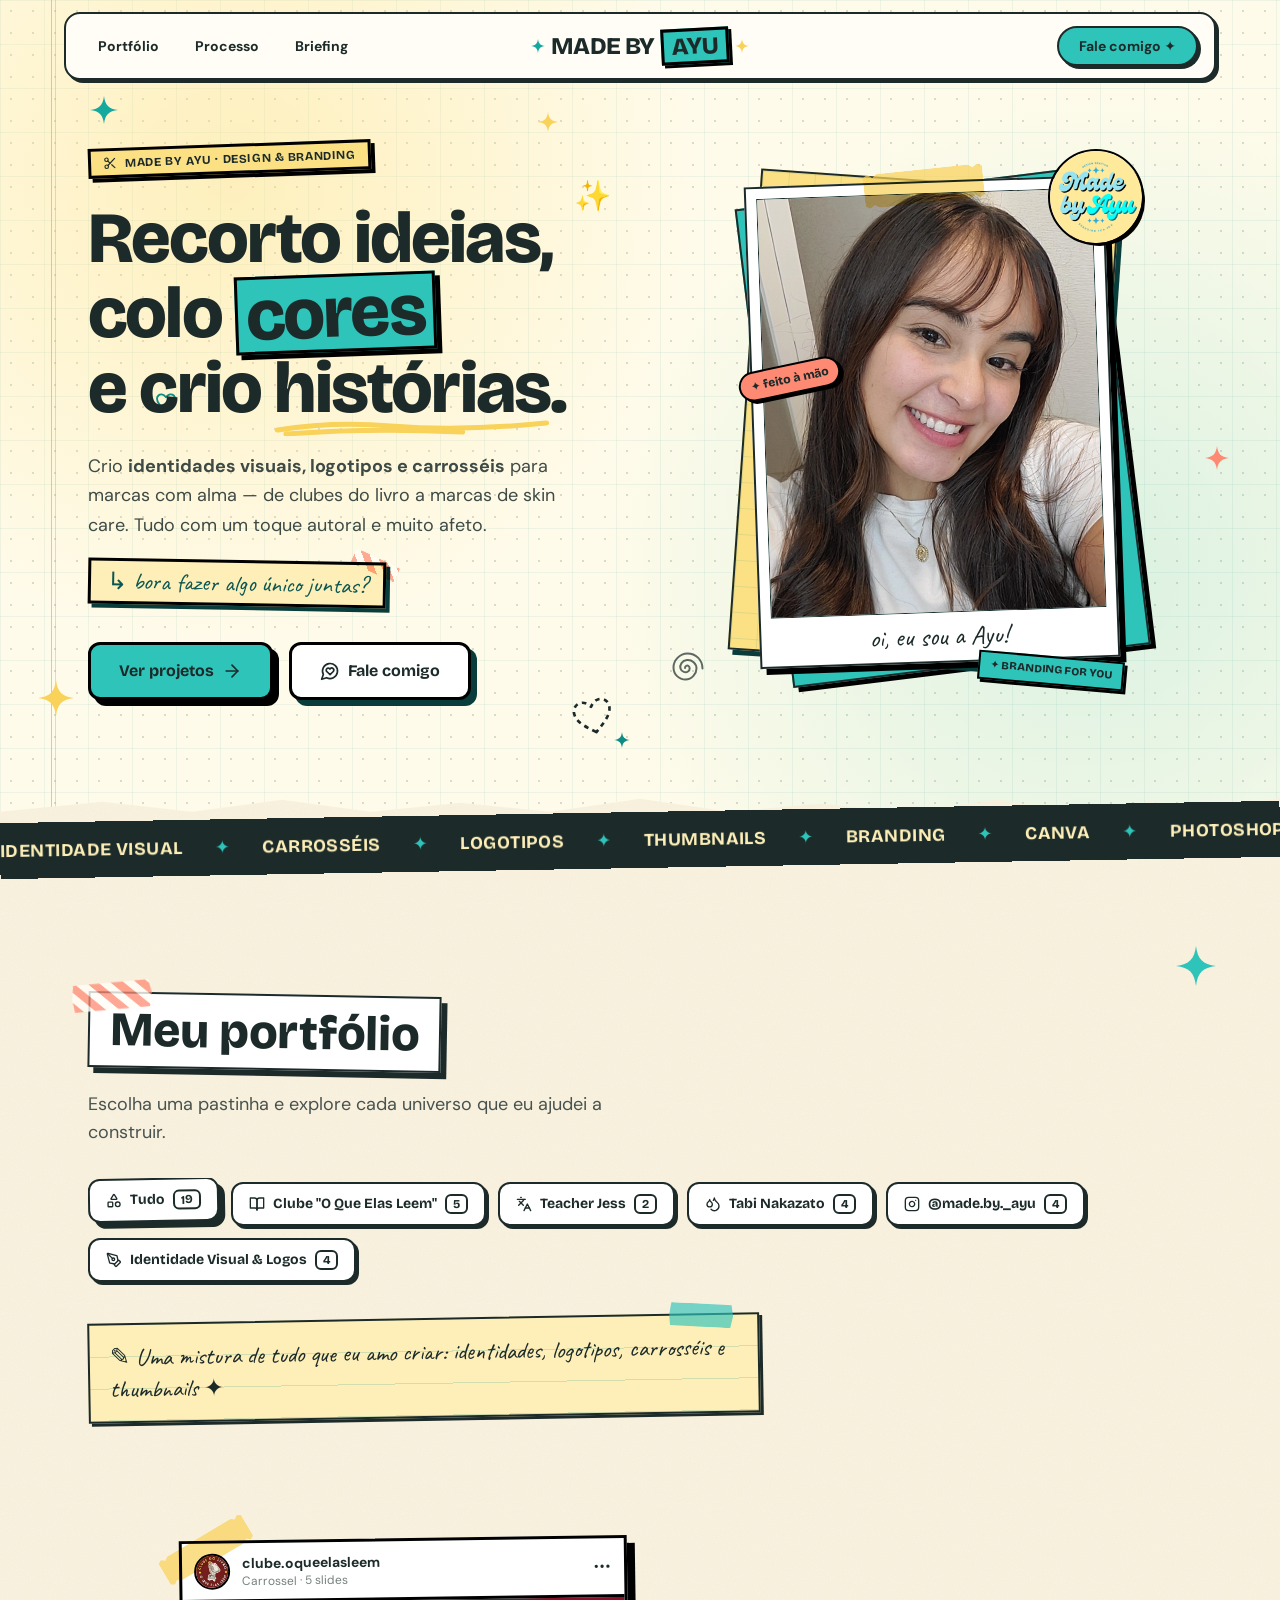
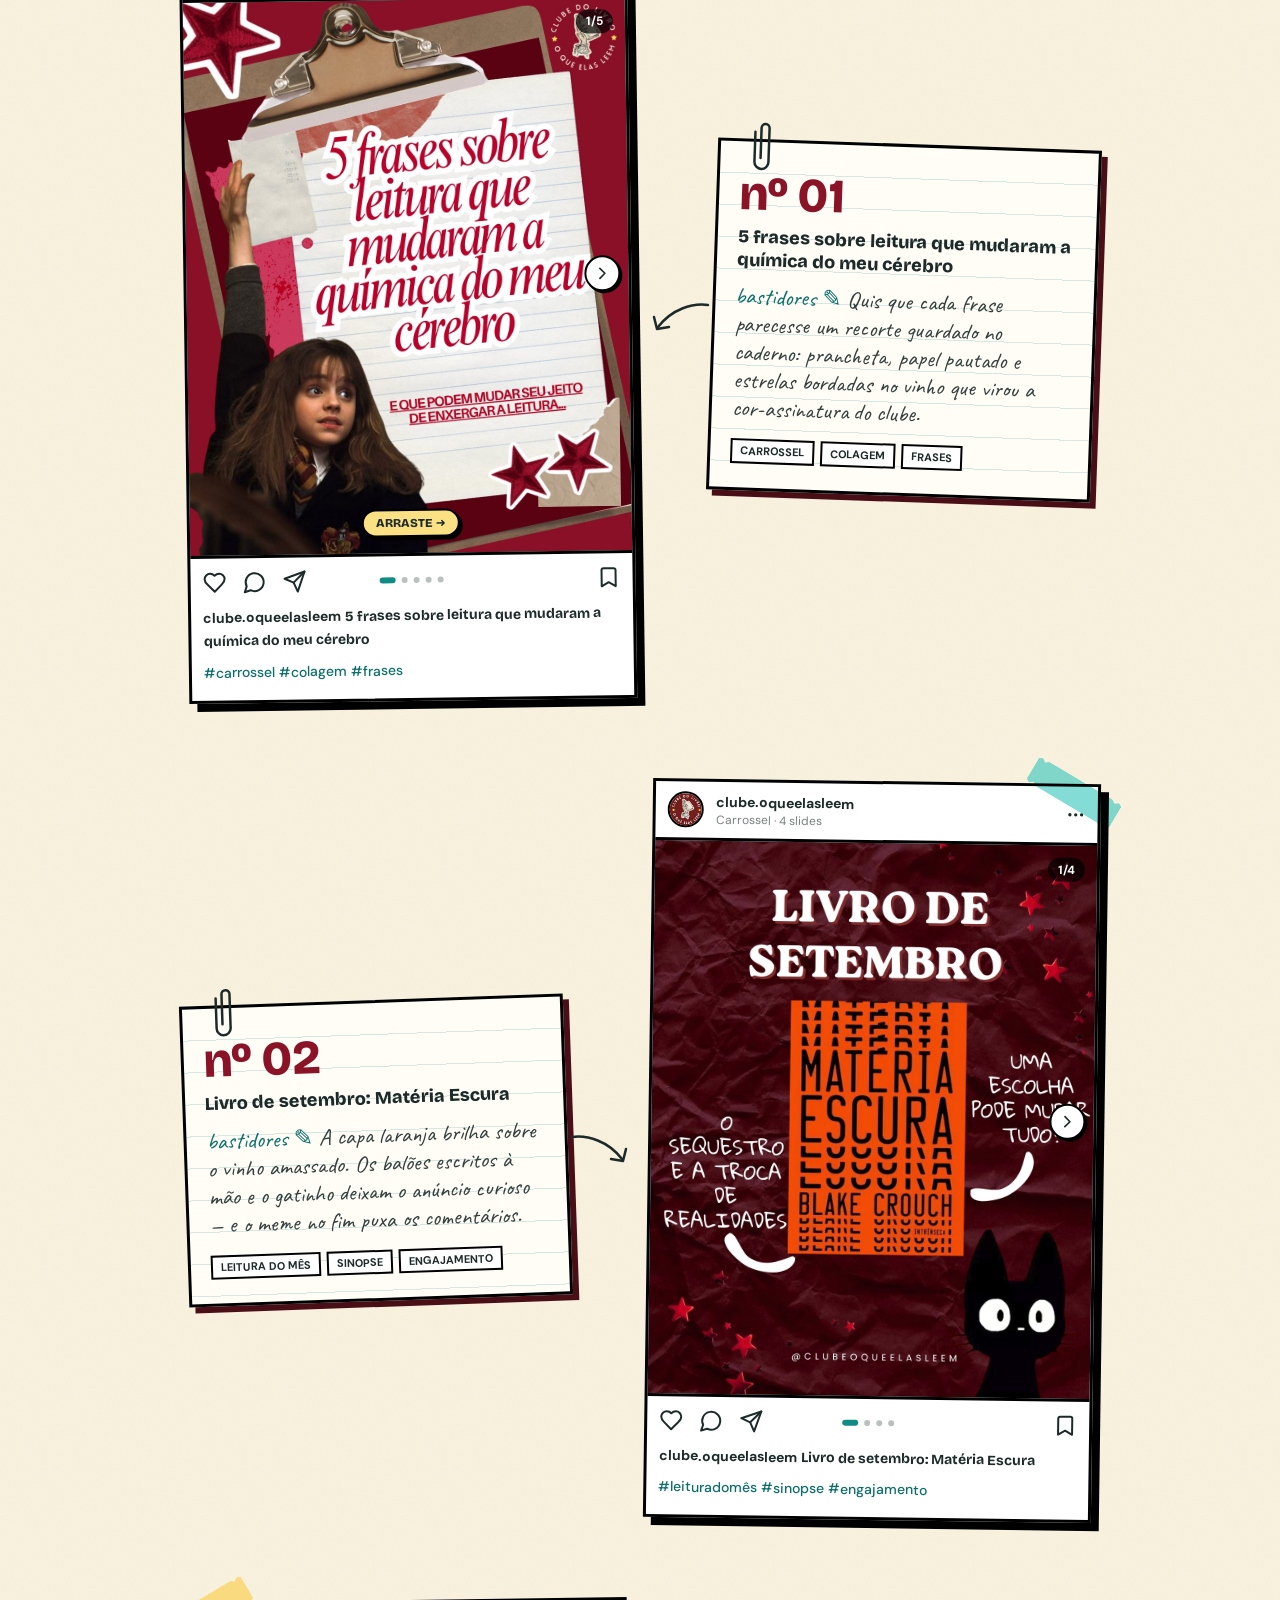
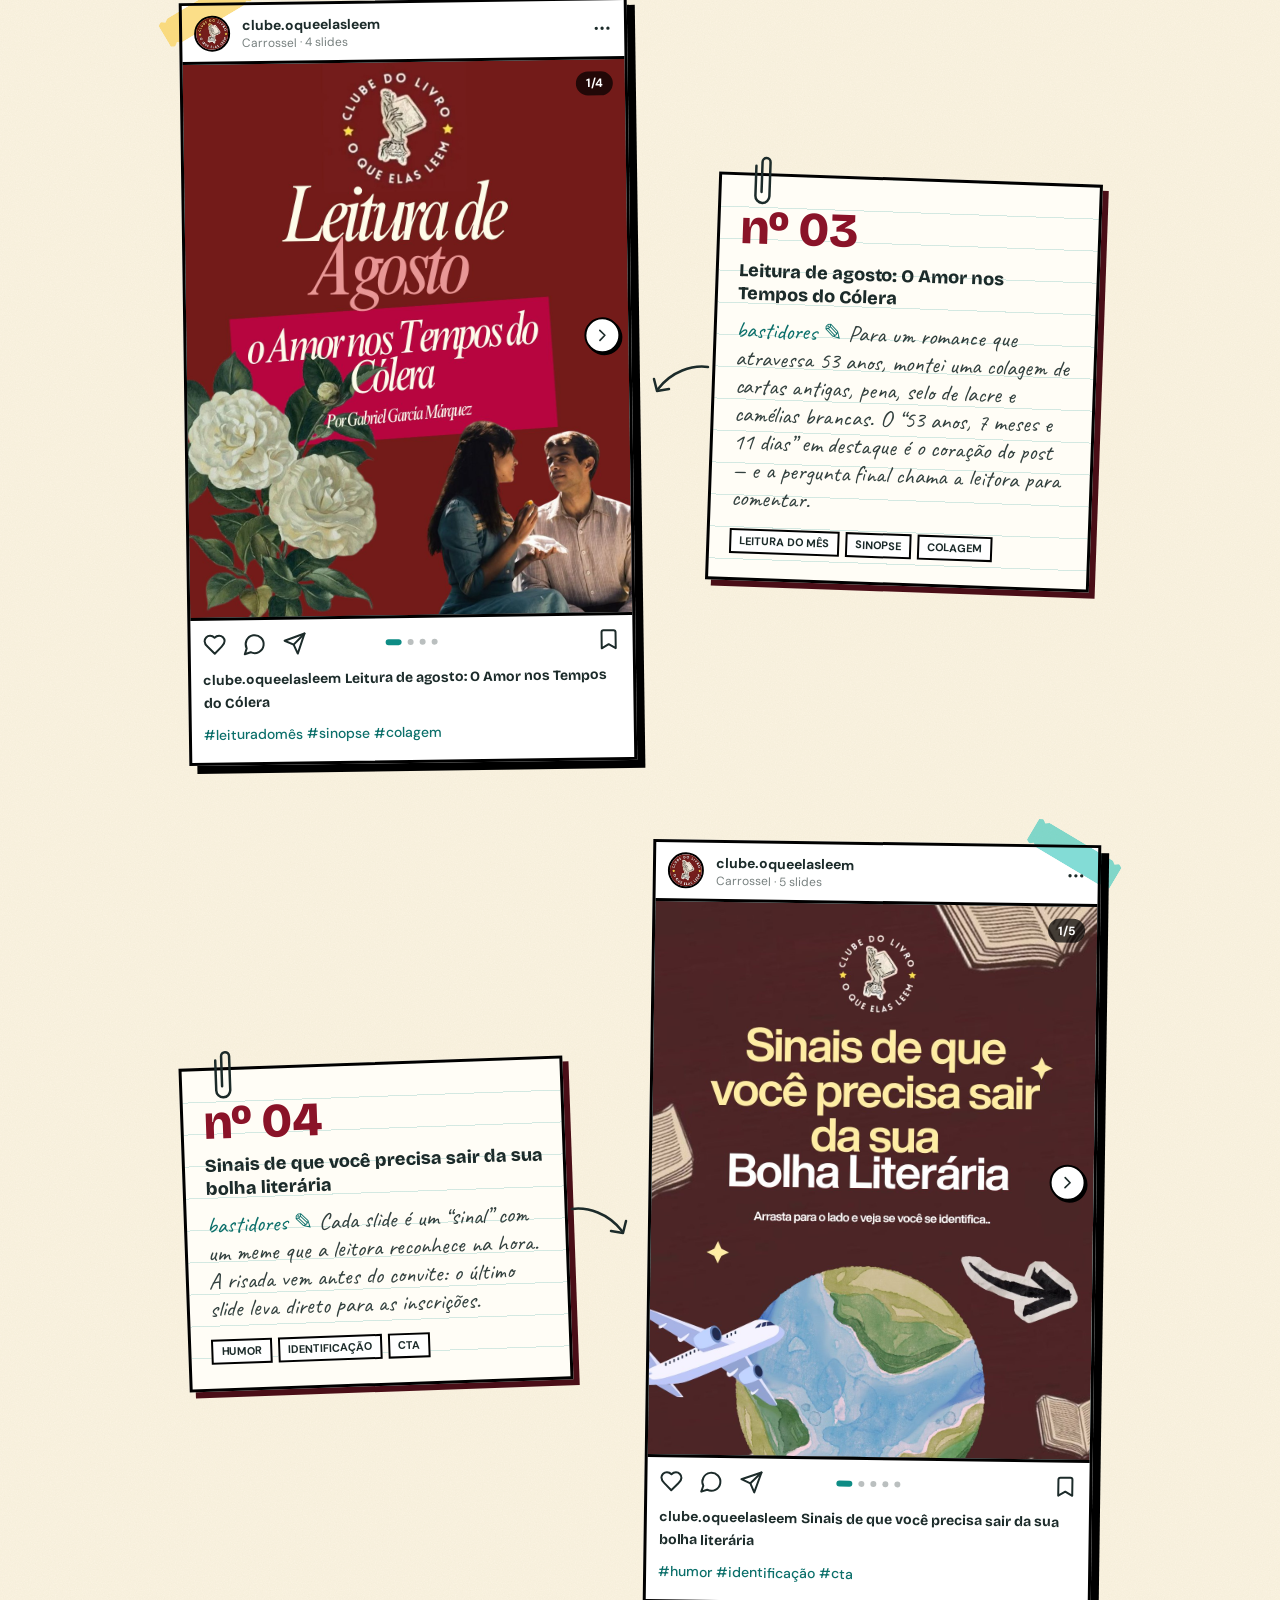
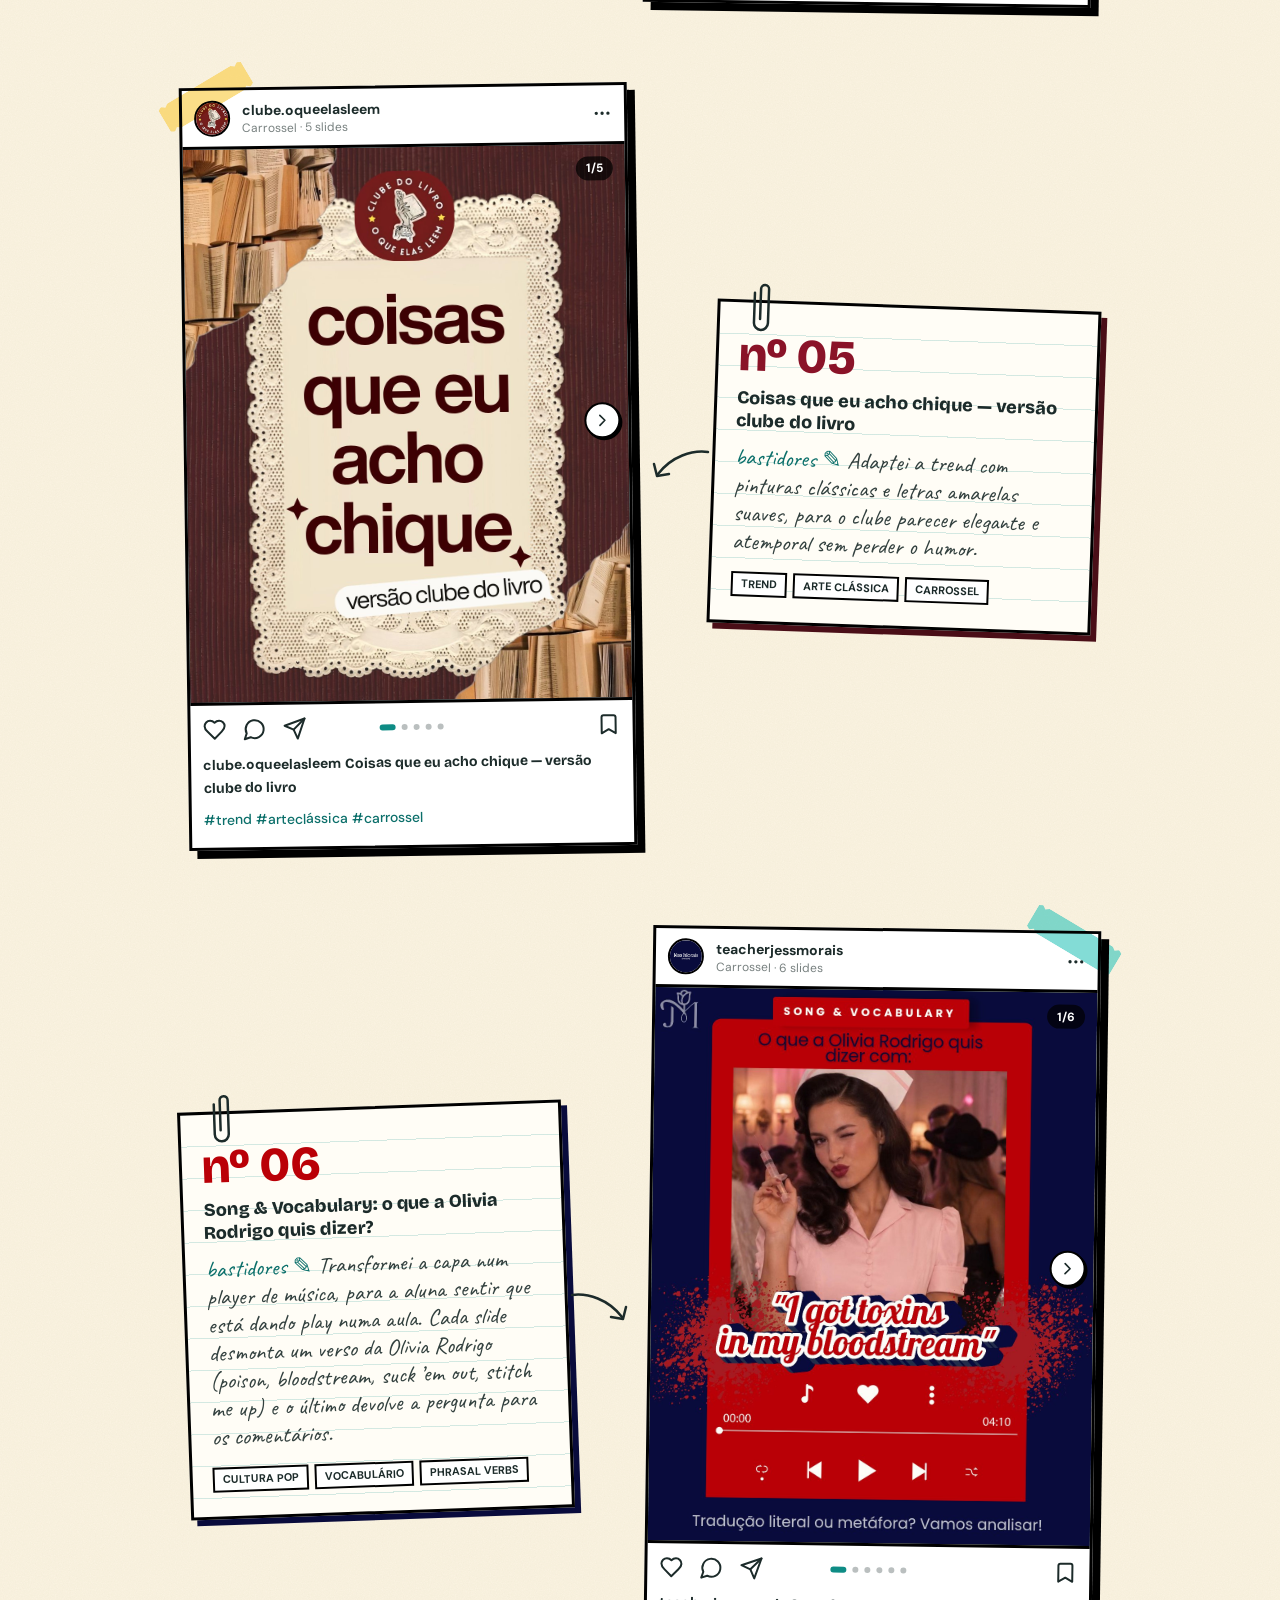
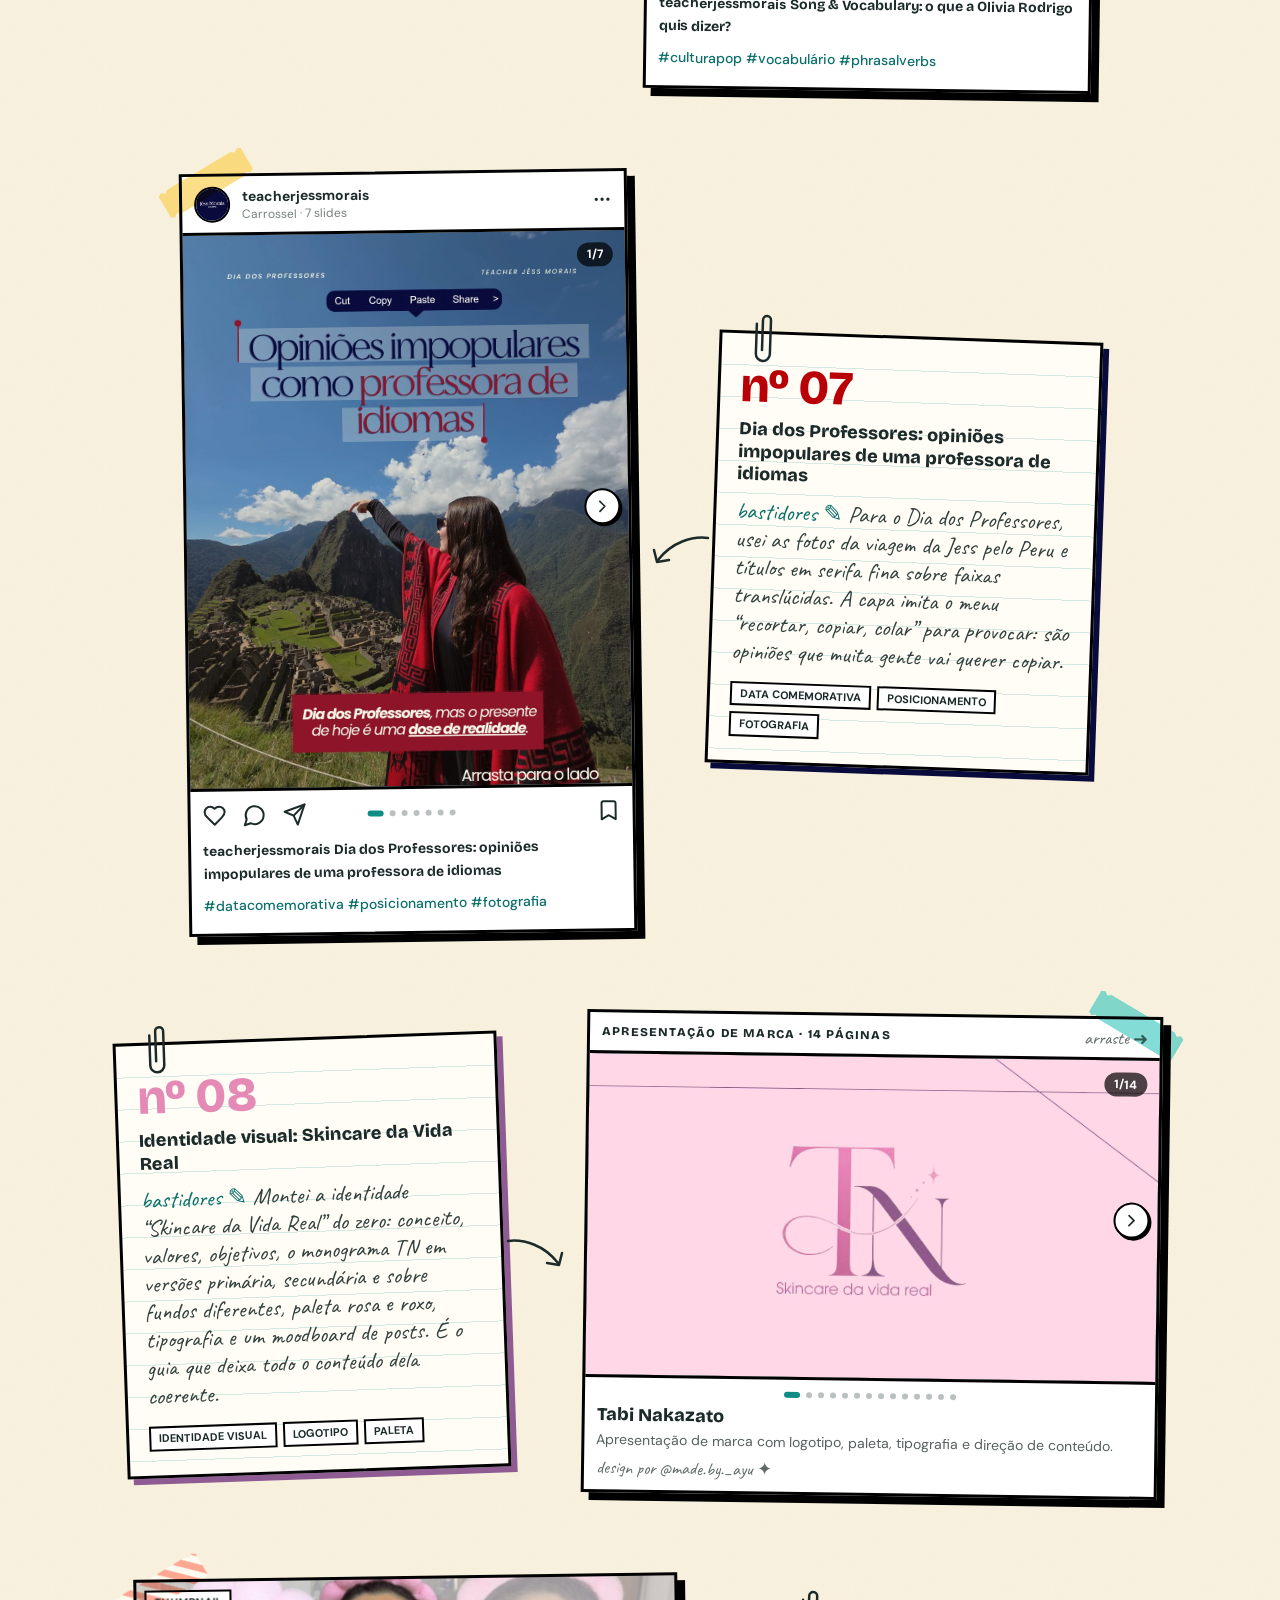
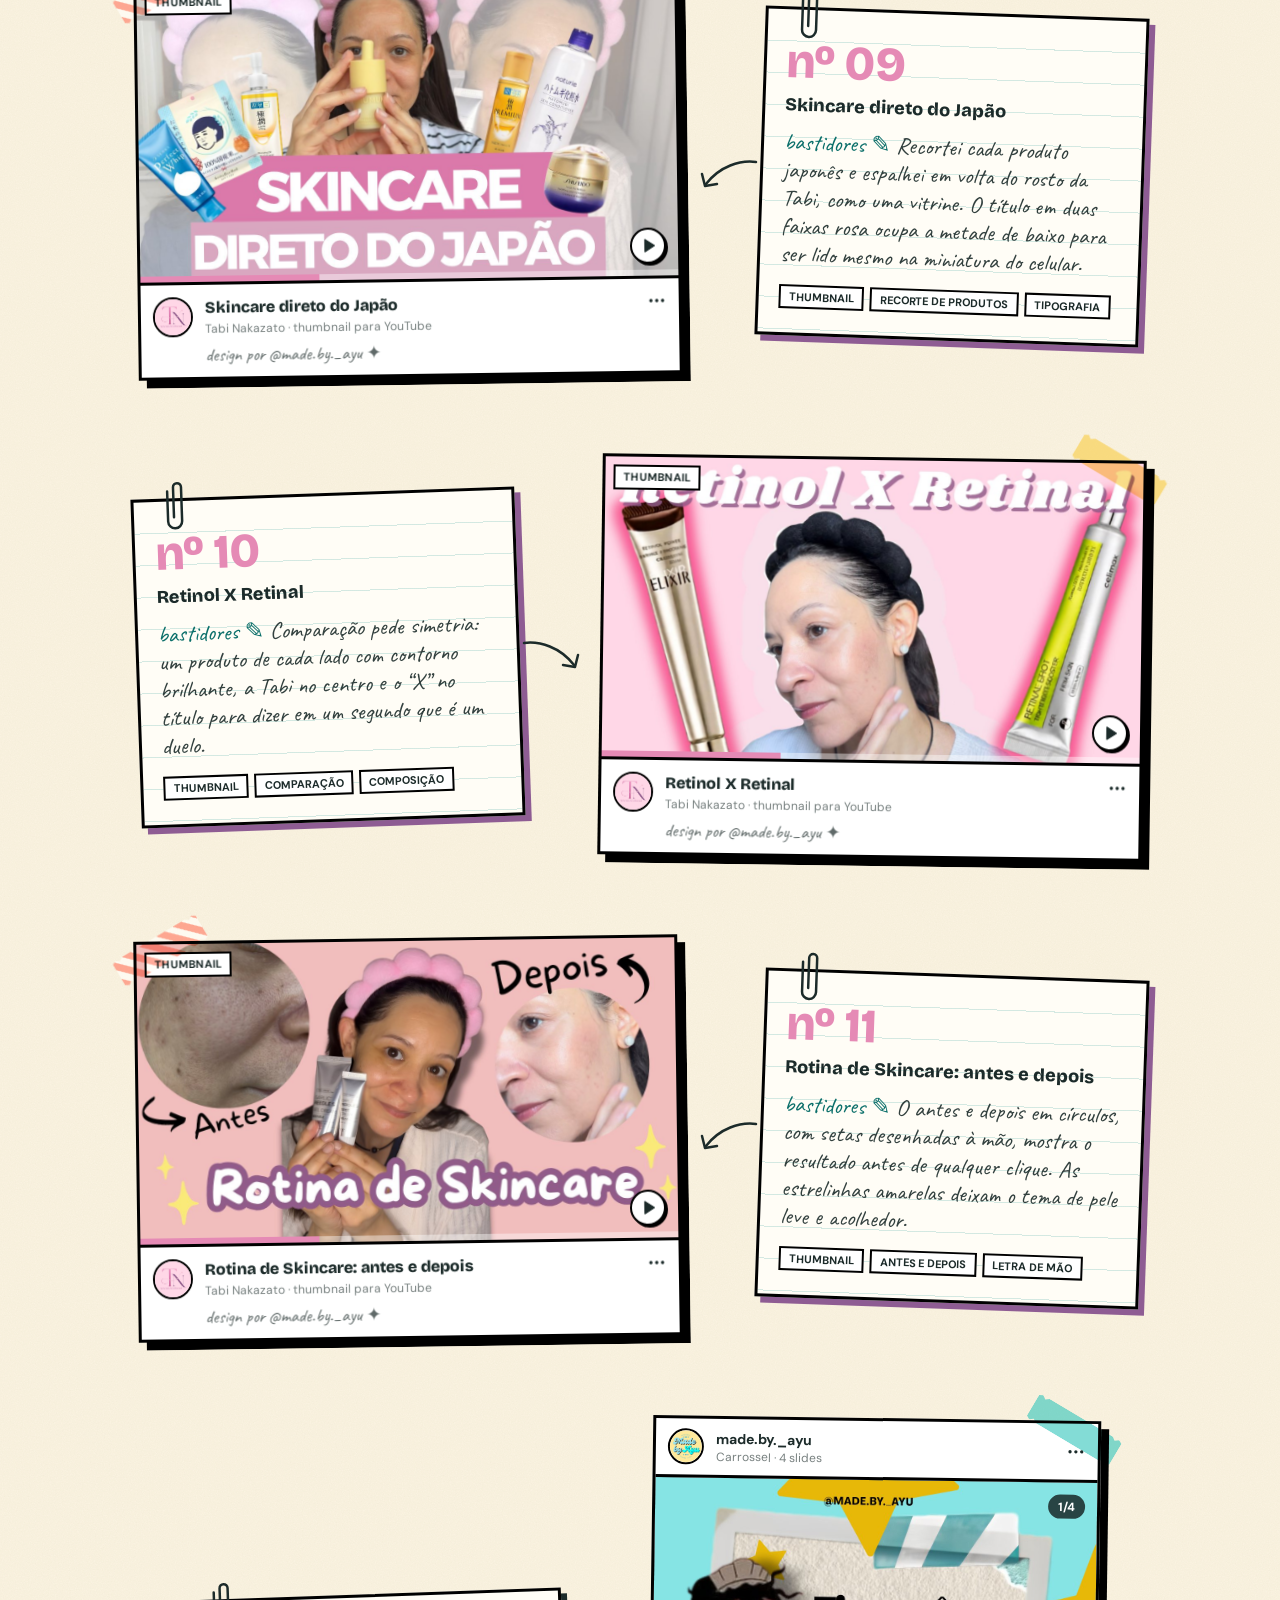
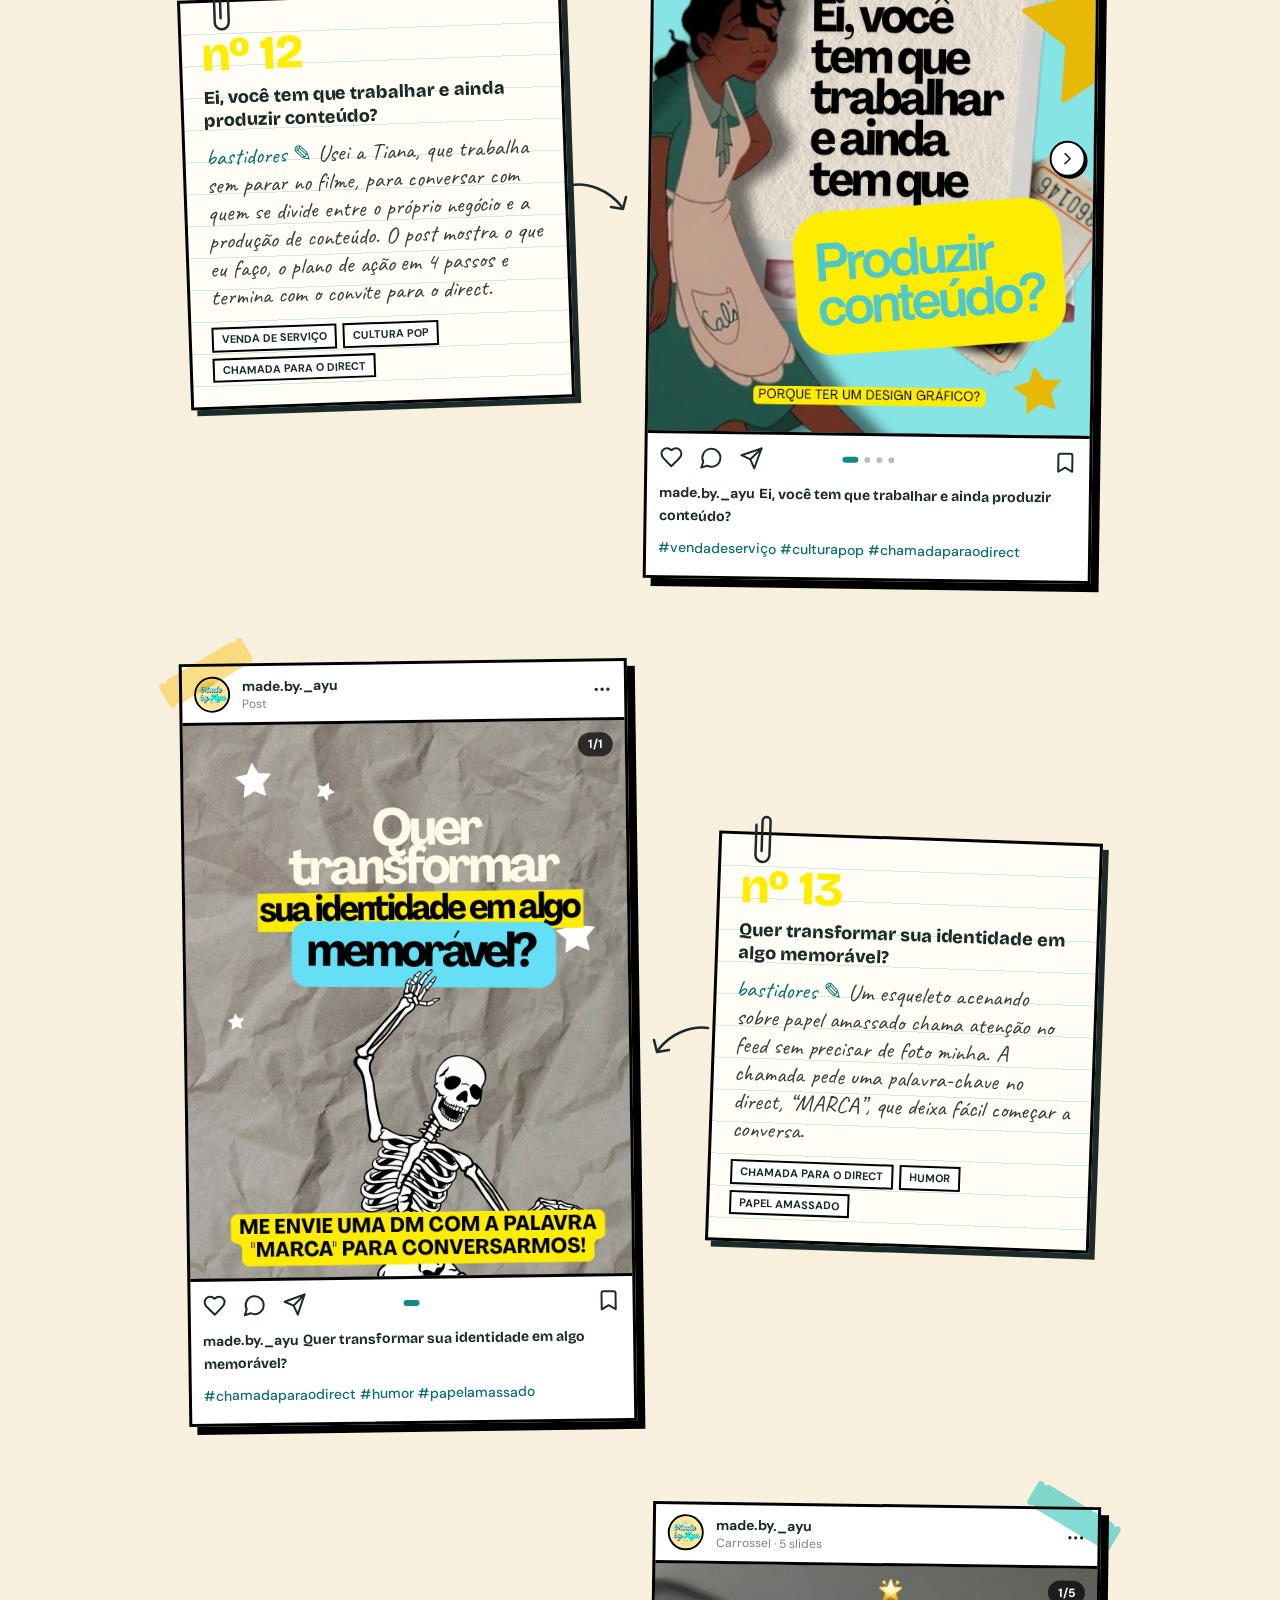
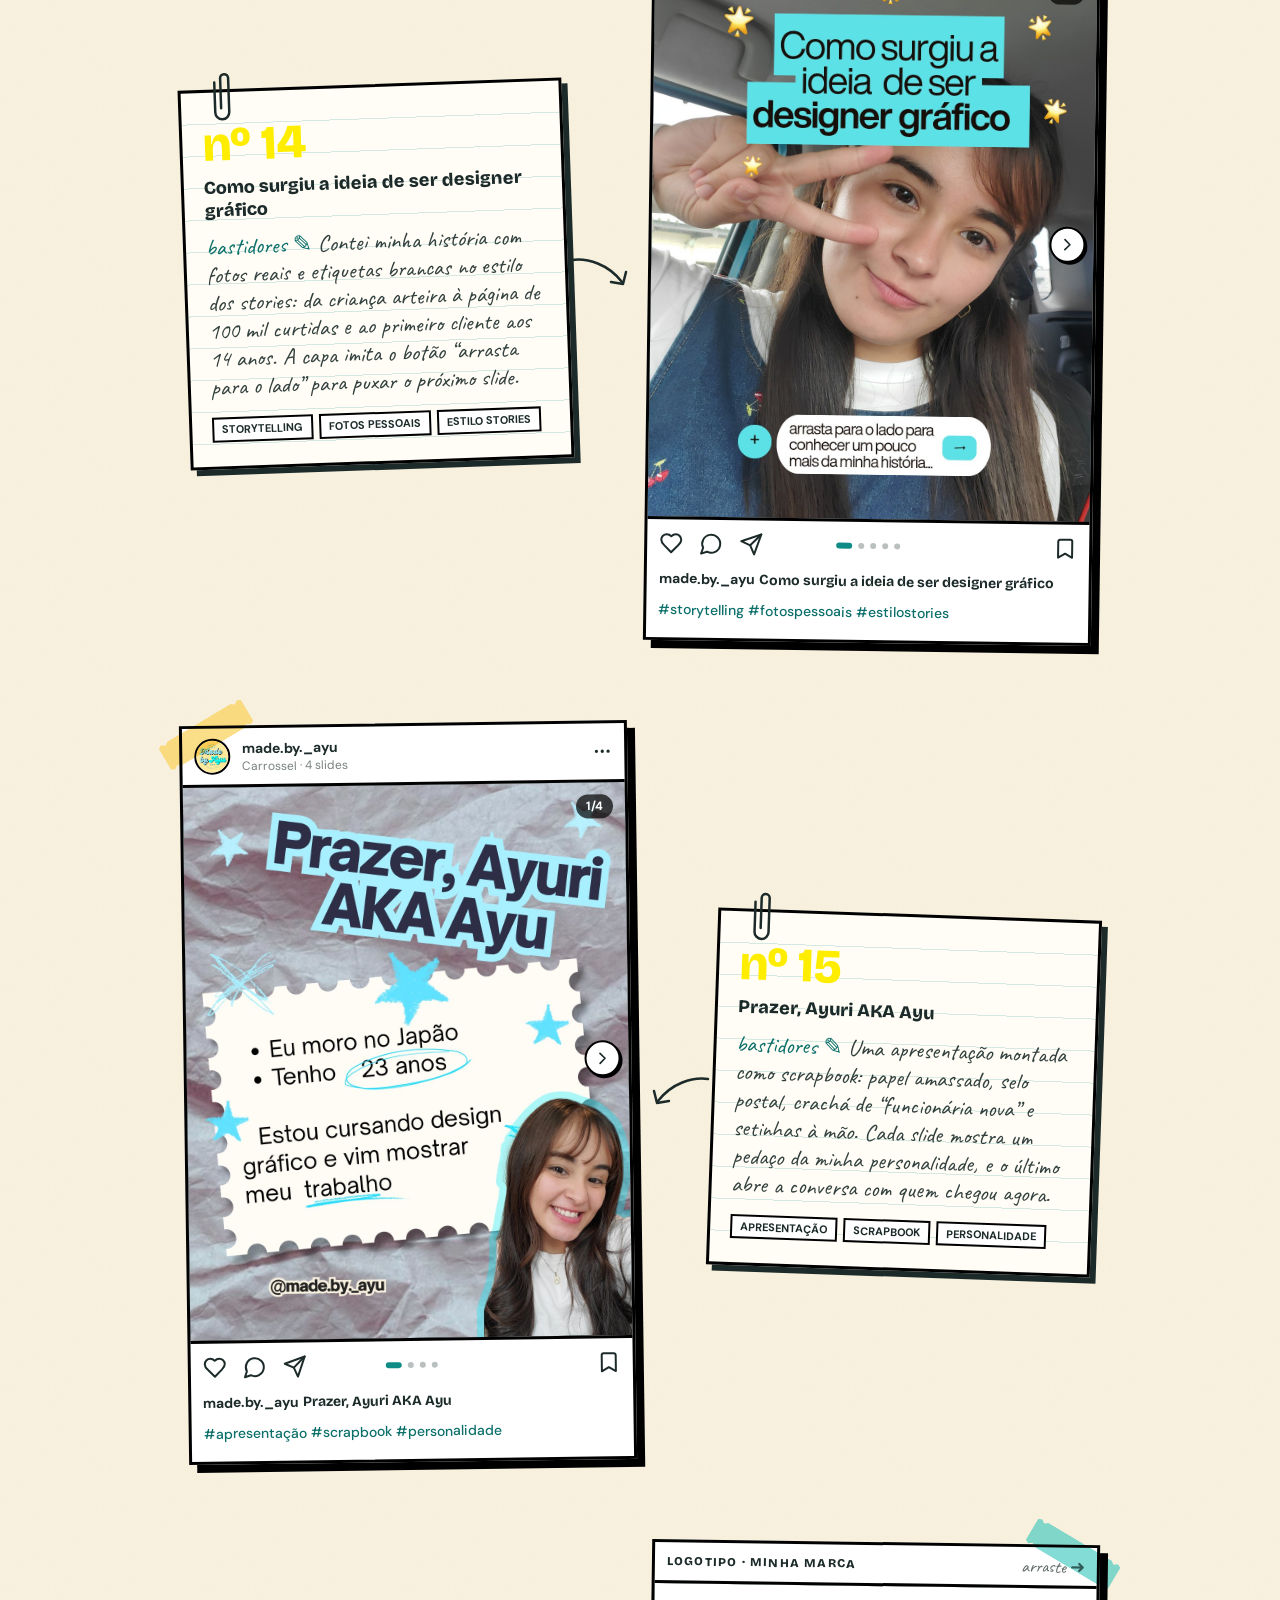
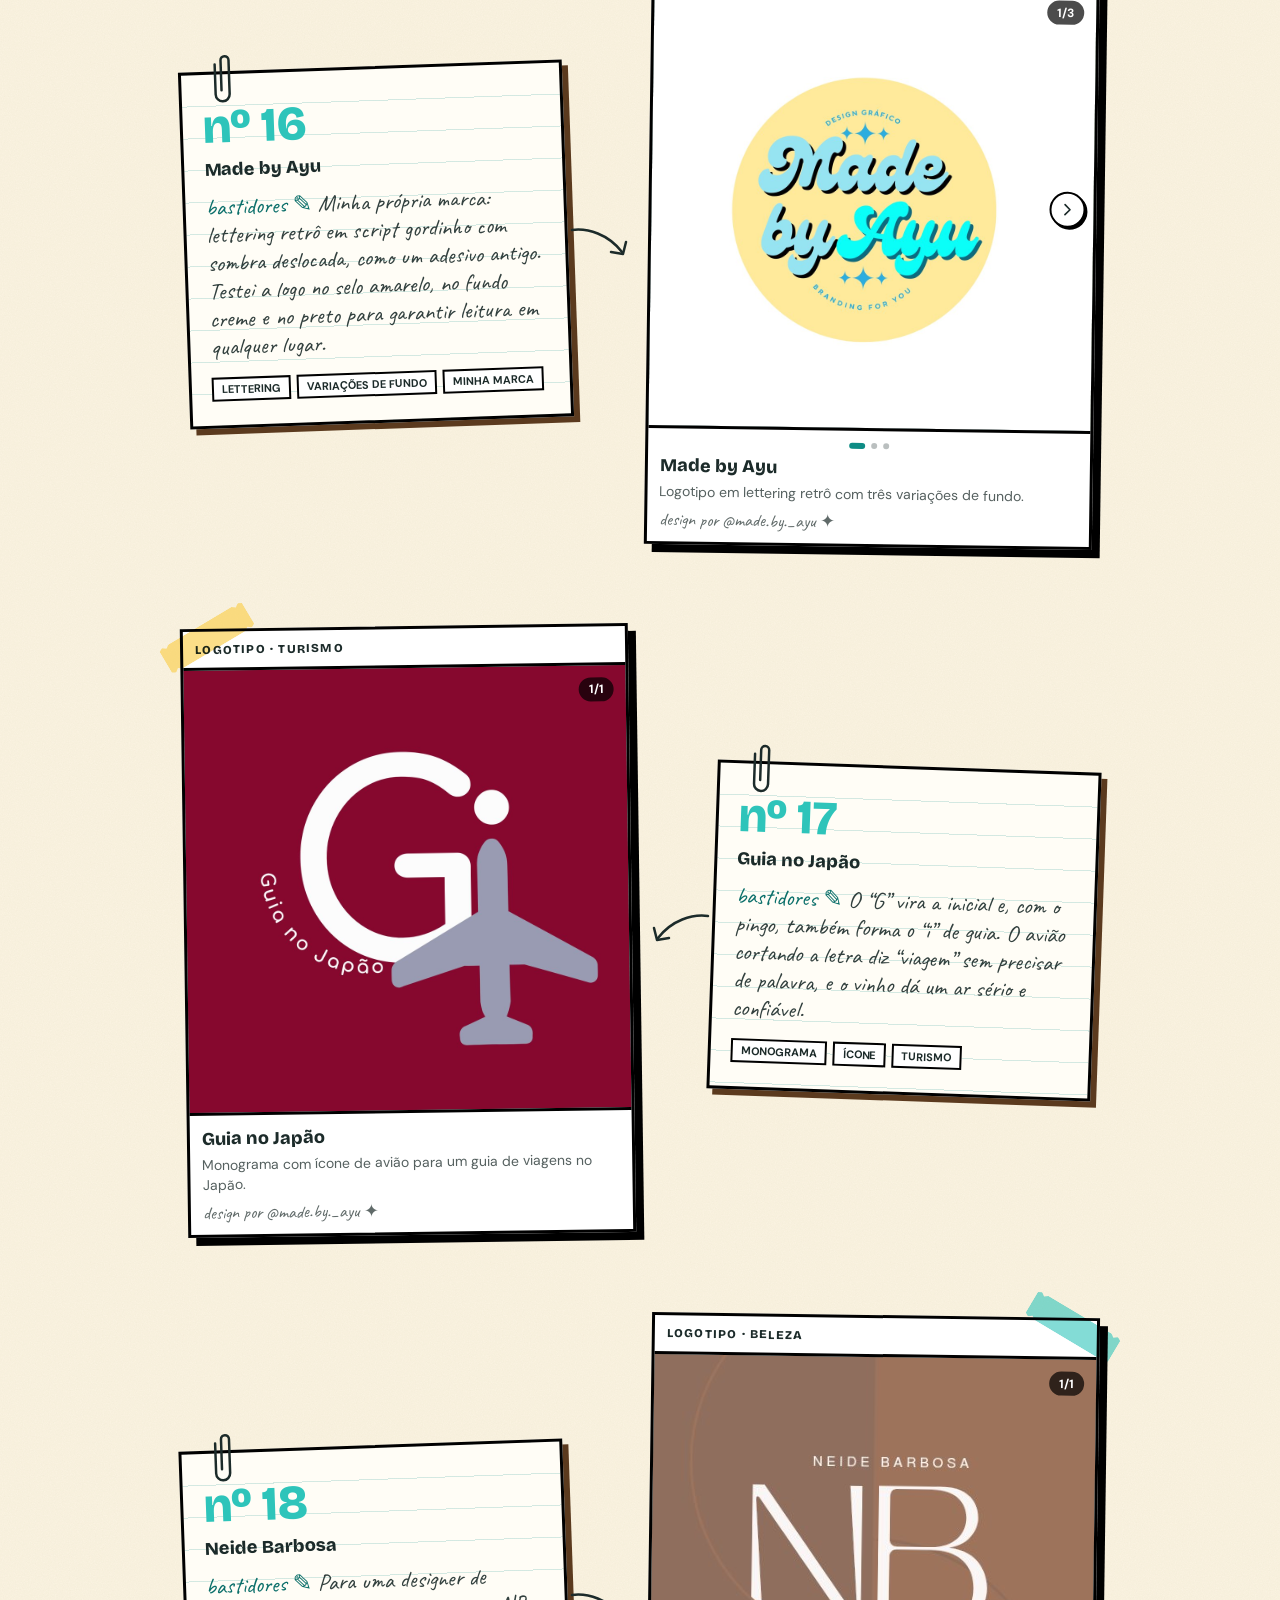
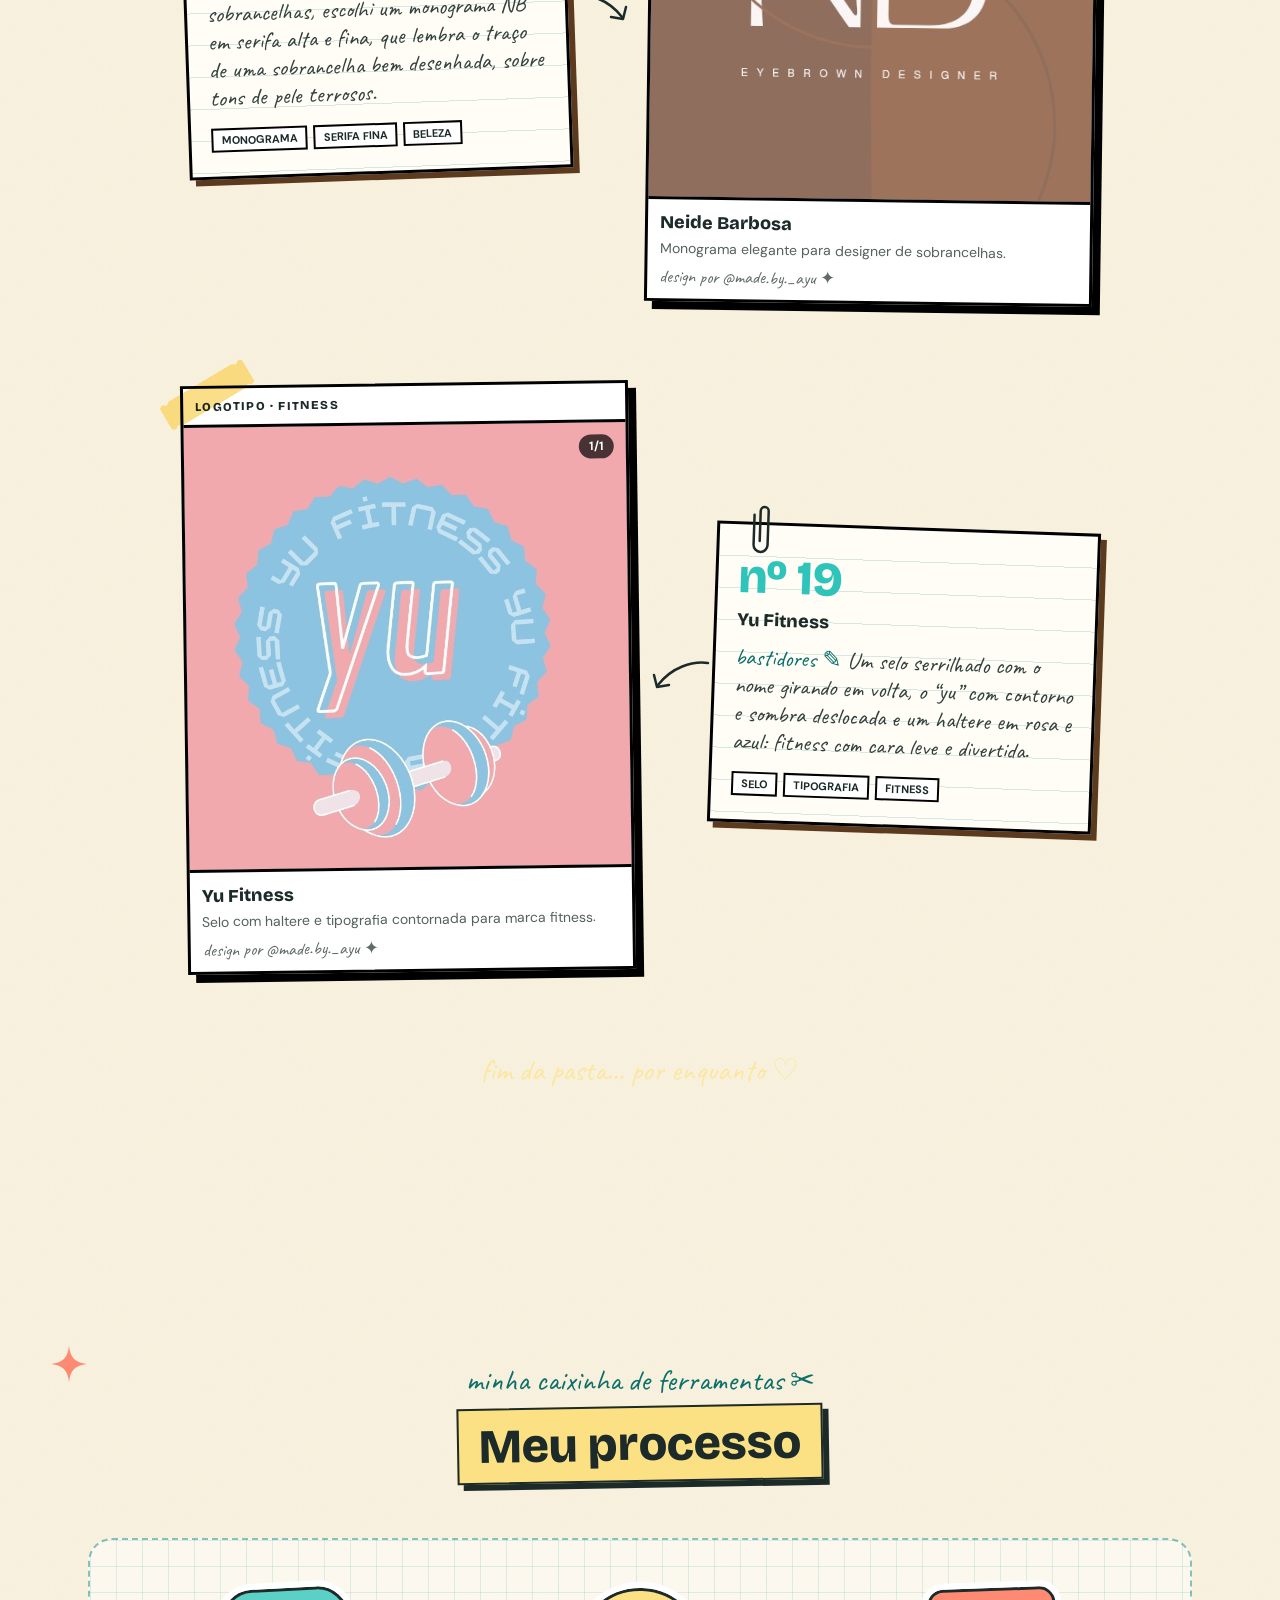
==== commit 968b8dd4: "Add files via upload" ====
--- a/index.html
+++ b/index.html
@@ -79,10 +79,6 @@
       <svg class="flutua absolute bottom-16 left-[48%] hidden h-4 w-4 fill-turquesa-600 lg:block" aria-hidden="true"><use href="#estrela"/></svg>
 
       <!-- Corações desenhados à mão -->
-      <svg class="flutua-2 absolute right-[46%] top-[62%] hidden h-8 w-8 lg:block" viewBox="0 0 32 32" fill="none" aria-hidden="true">
-        <path d="M16 27C9 21.5 4 17.5 4 11.8 4 8 7 5.5 10.3 5.8c2.4.2 4.3 1.8 5.7 4 1.4-2.3 3.4-3.9 5.9-4 3.4-.2 6.3 2.4 6.1 6.1-.3 5.6-5.4 9.6-12 15.1Z"
-              fill="#FF8A73" stroke="#1C2B2A" stroke-width="2.2" stroke-linejoin="round"/>
-      </svg>
       <svg class="flutua absolute left-[12%] top-[48%] hidden h-6 w-6 sm:block" style="--r:-12deg" viewBox="0 0 32 32" fill="none" aria-hidden="true">
         <path d="M16 27C9 21.5 4 17.5 4 11.8 4 8 7 5.5 10.3 5.8c2.4.2 4.3 1.8 5.7 4 1.4-2.3 3.4-3.9 5.9-4 3.4-.2 6.3 2.4 6.1 6.1-.3 5.6-5.4 9.6-12 15.1Z"
               stroke="#0E8C85" stroke-width="2.5" stroke-linejoin="round"/>
@@ -125,14 +121,6 @@
           <span class="hero-adesivo hero-adesivo-mao">✦ feito à mão</span>
           <span class="hero-adesivo hero-adesivo-video">✦ Branding for you</span>
 
-          <!-- Seta + recado à mão (só no computador) -->
-          <div class="pointer-events-none absolute -left-40 bottom-24 hidden w-36 lg:block" aria-hidden="true">
-            <p class="-rotate-6 font-mao text-2xl leading-6 text-turquesa-700">essa sou eu! ♡</p>
-            <svg class="ml-10 mt-1 h-14 w-24" viewBox="0 0 100 60" fill="none">
-              <path d="M4 8c18 4 40 10 58 26 8 7 14 14 20 20" stroke="#1C2B2A" stroke-width="2.5" stroke-linecap="round"/>
-              <path d="M70 52l13 3-2-13" stroke="#1C2B2A" stroke-width="2.5" stroke-linecap="round" stroke-linejoin="round"/>
-            </svg>
-          </div>
         </div>
 
         <!-- ===== Texto ===== -->
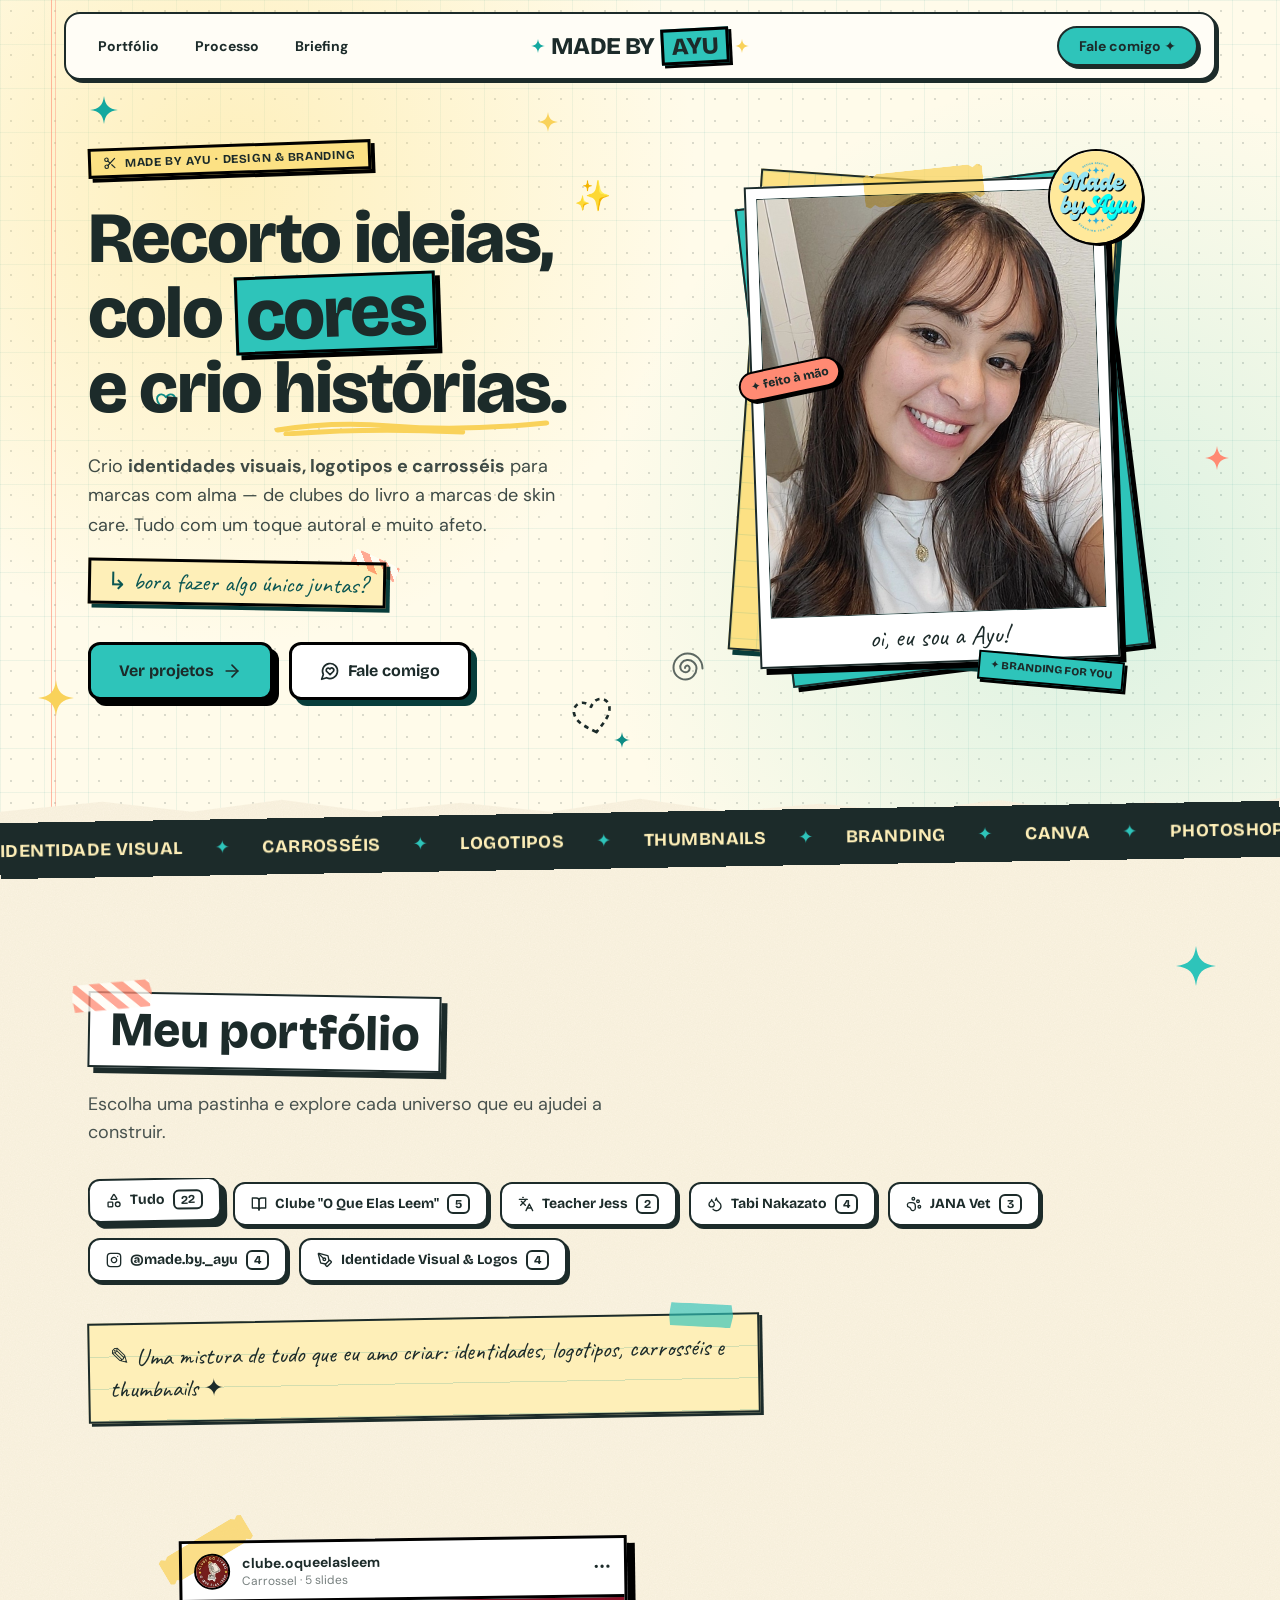
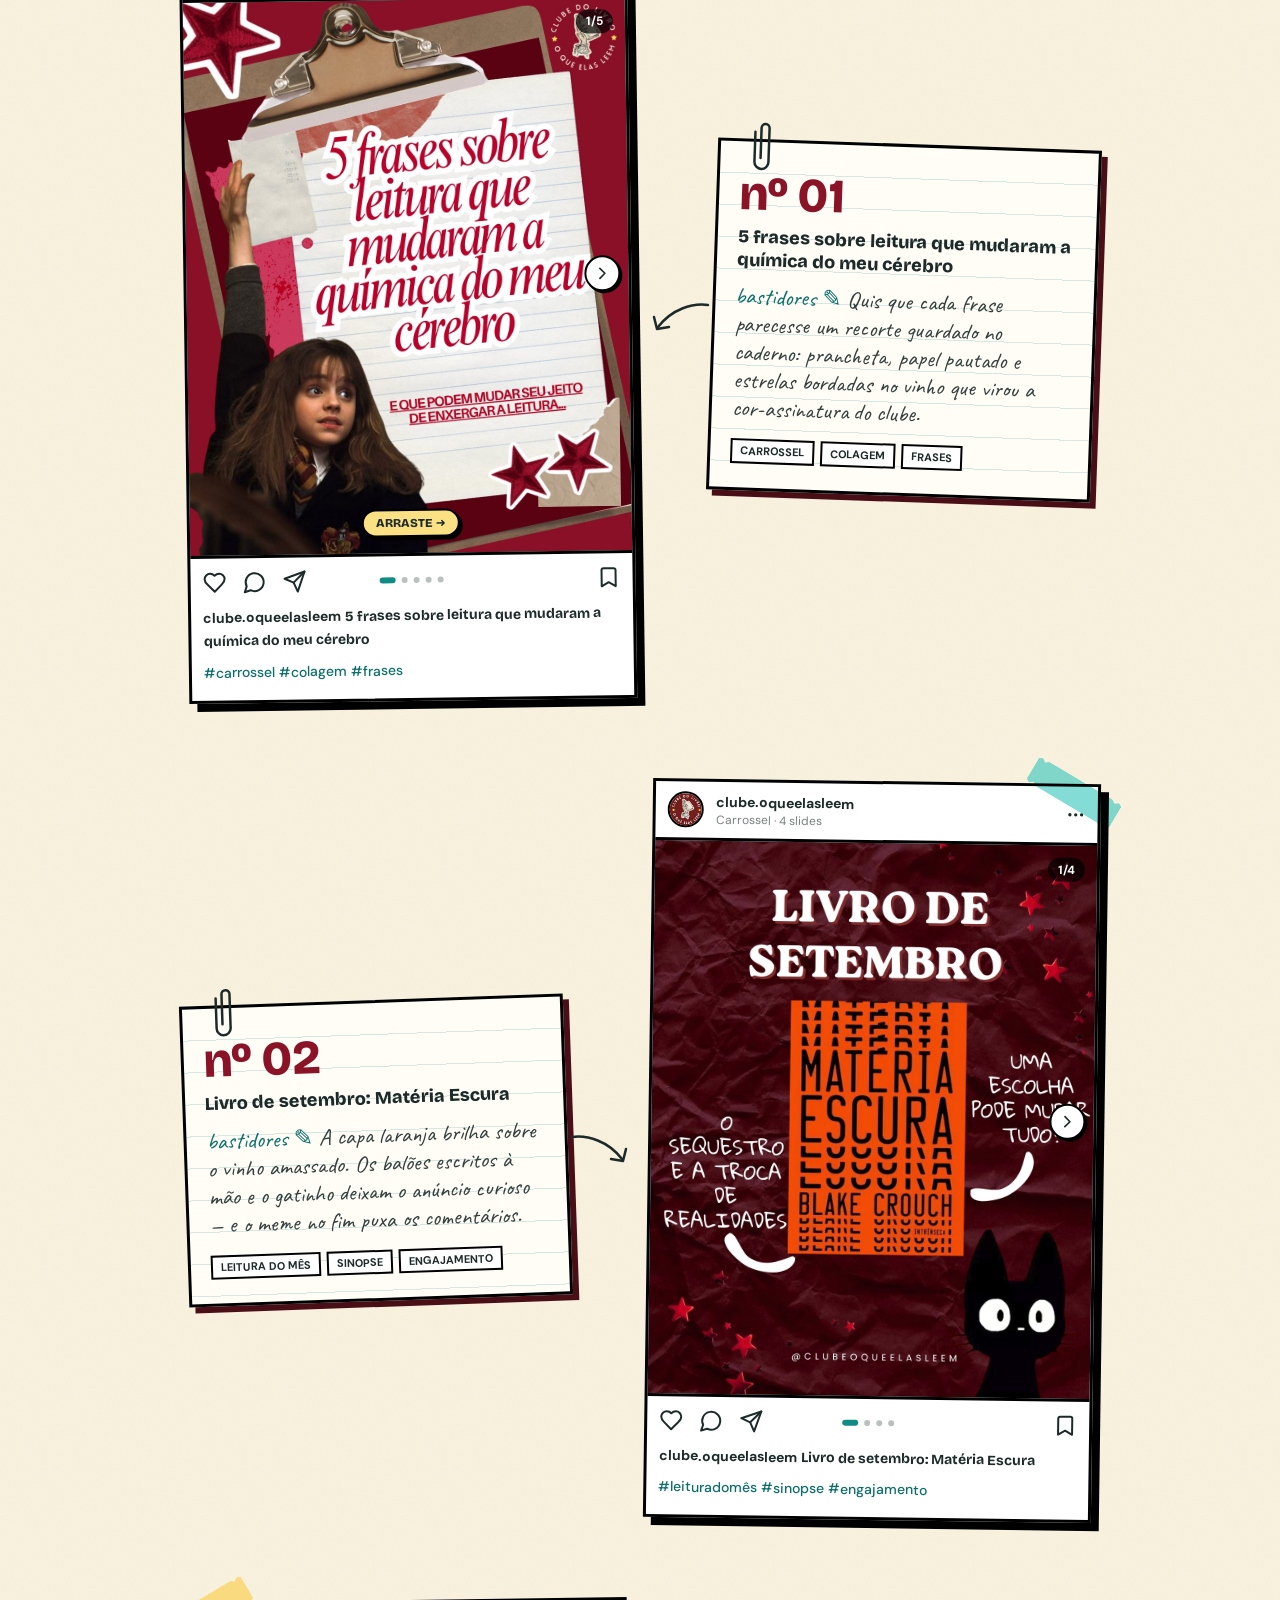
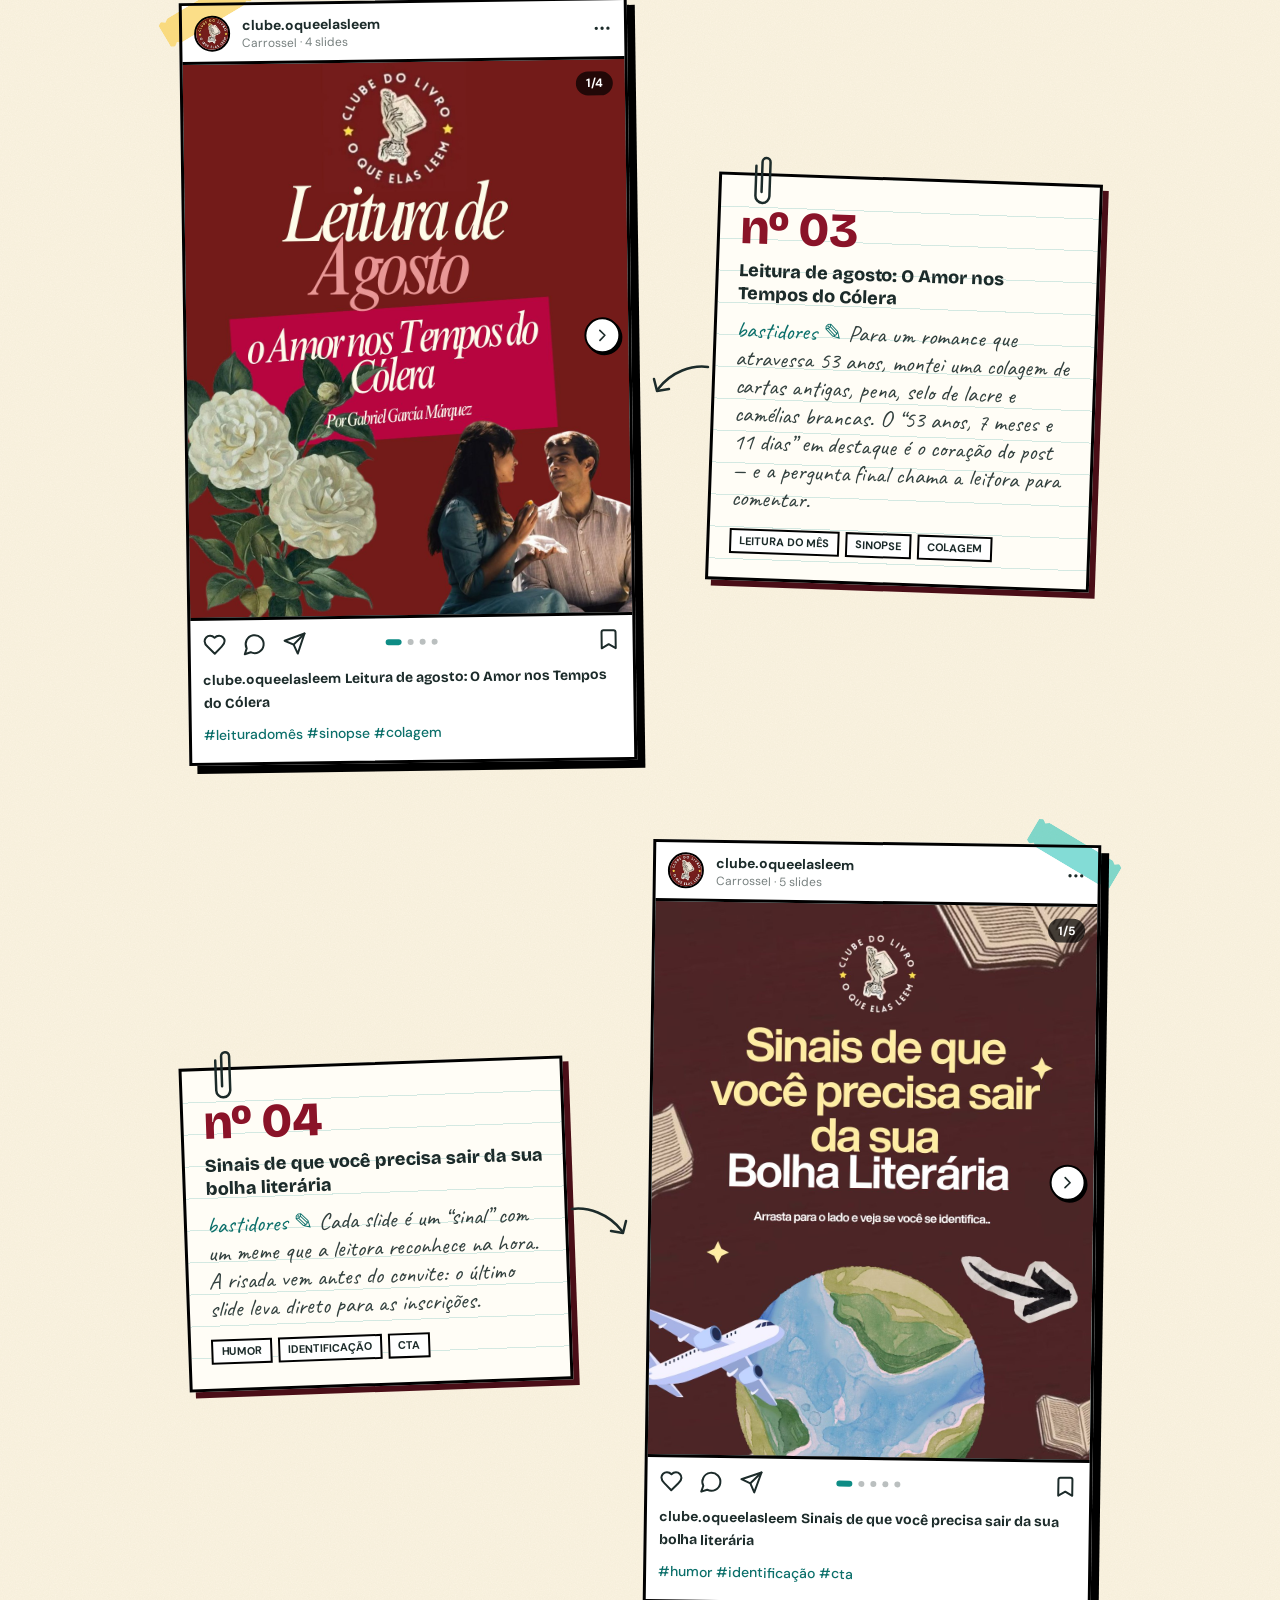
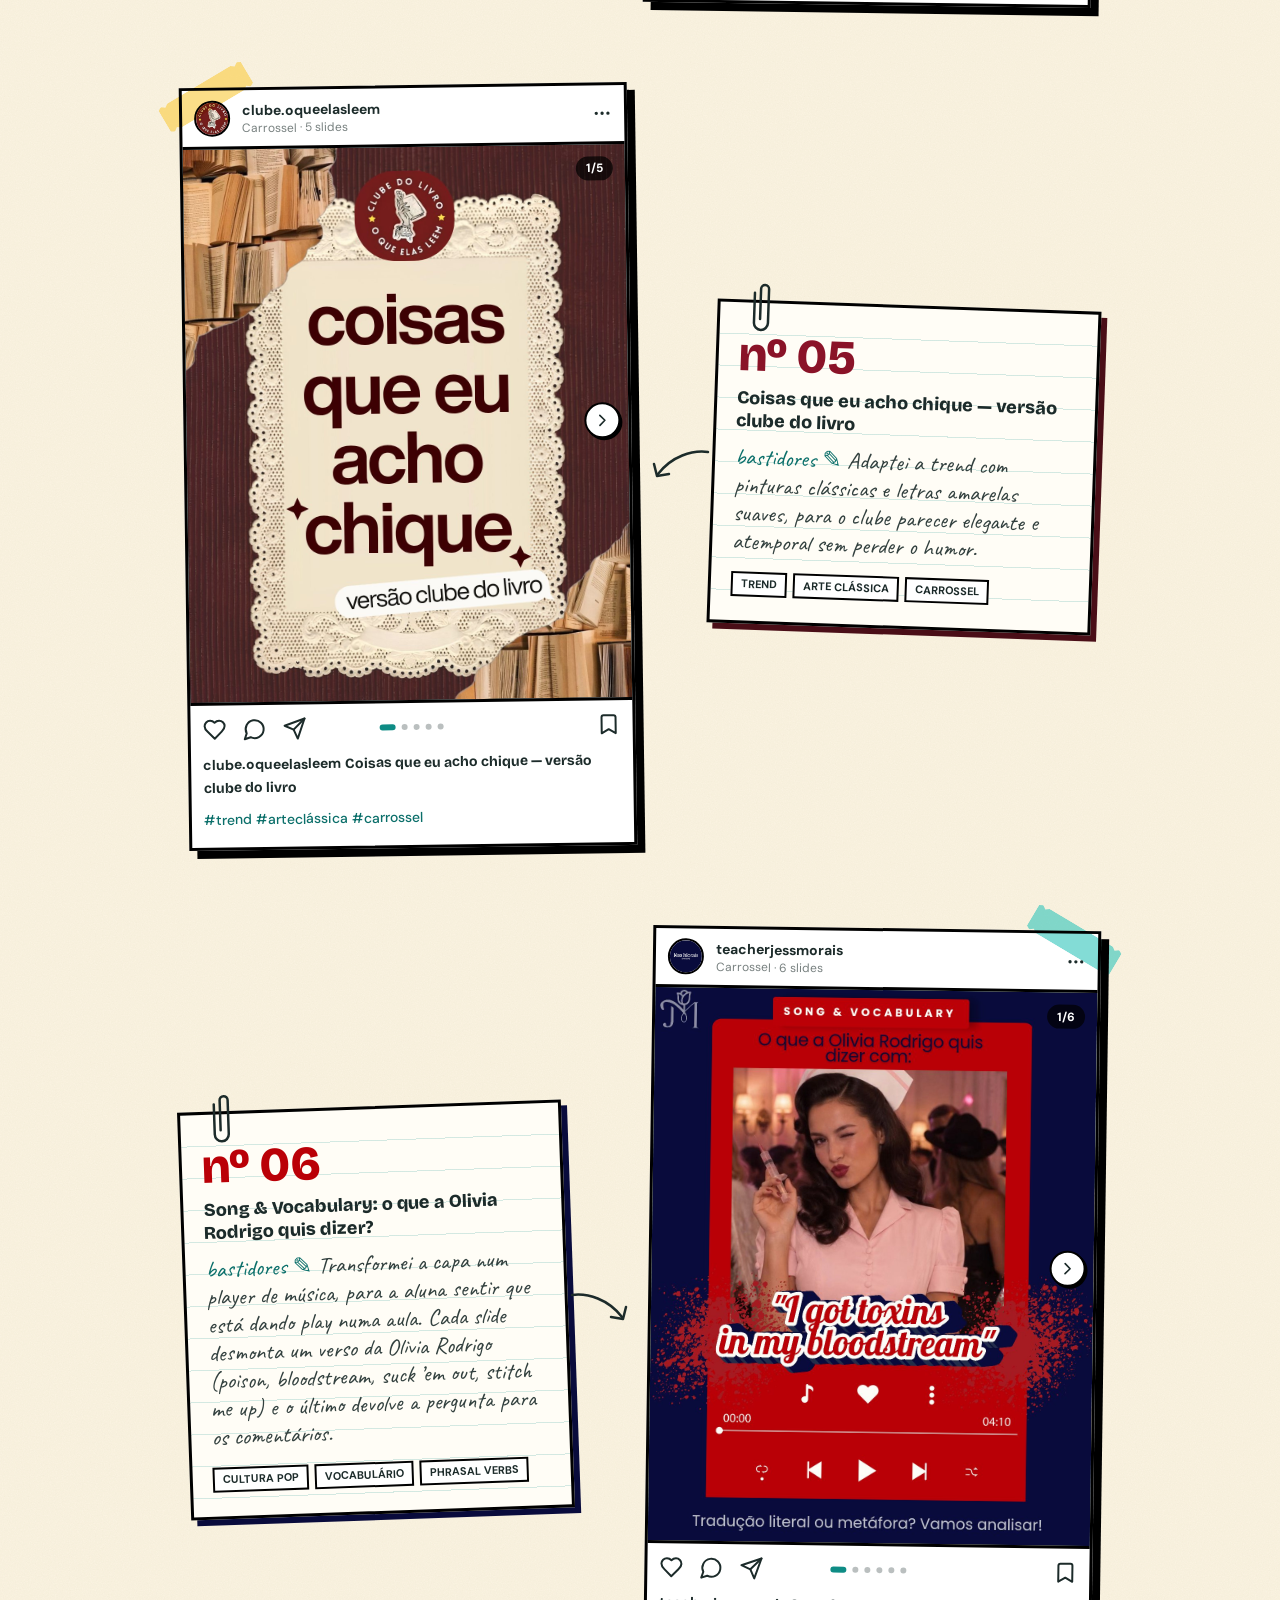
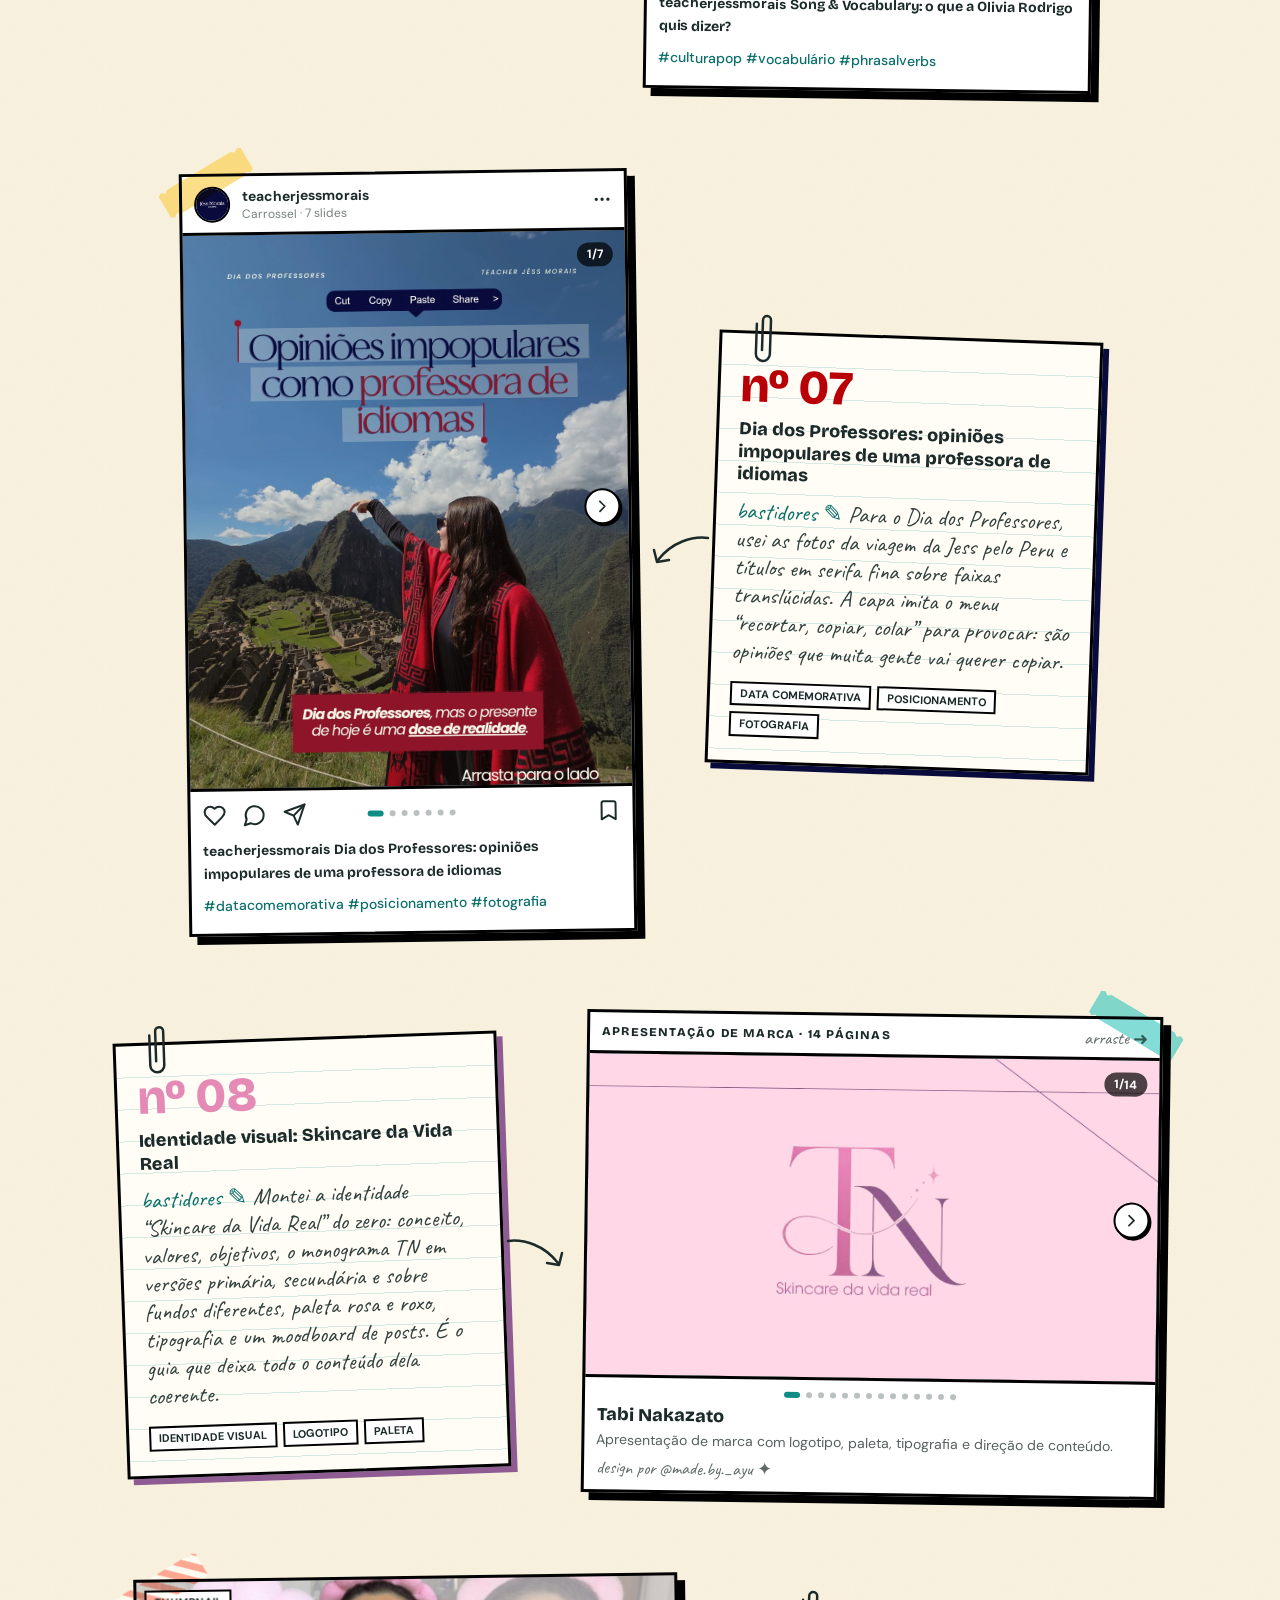
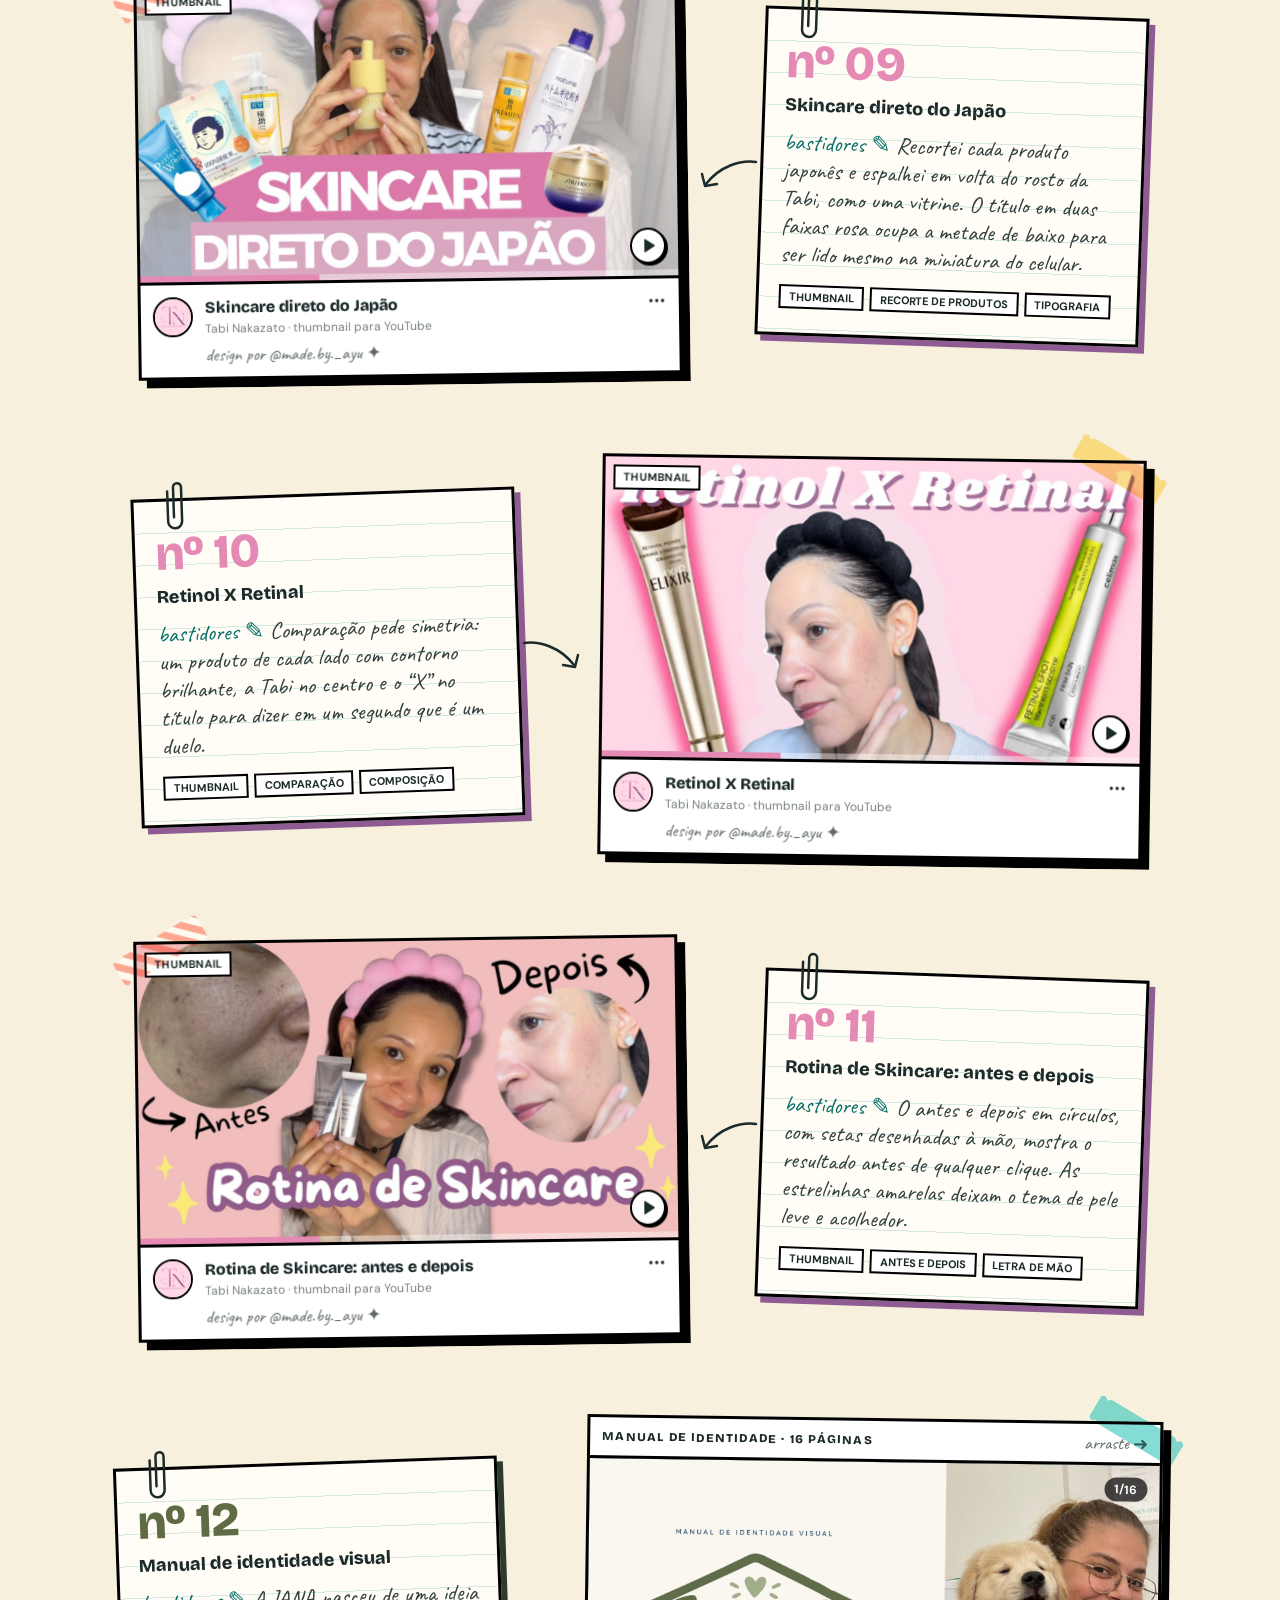
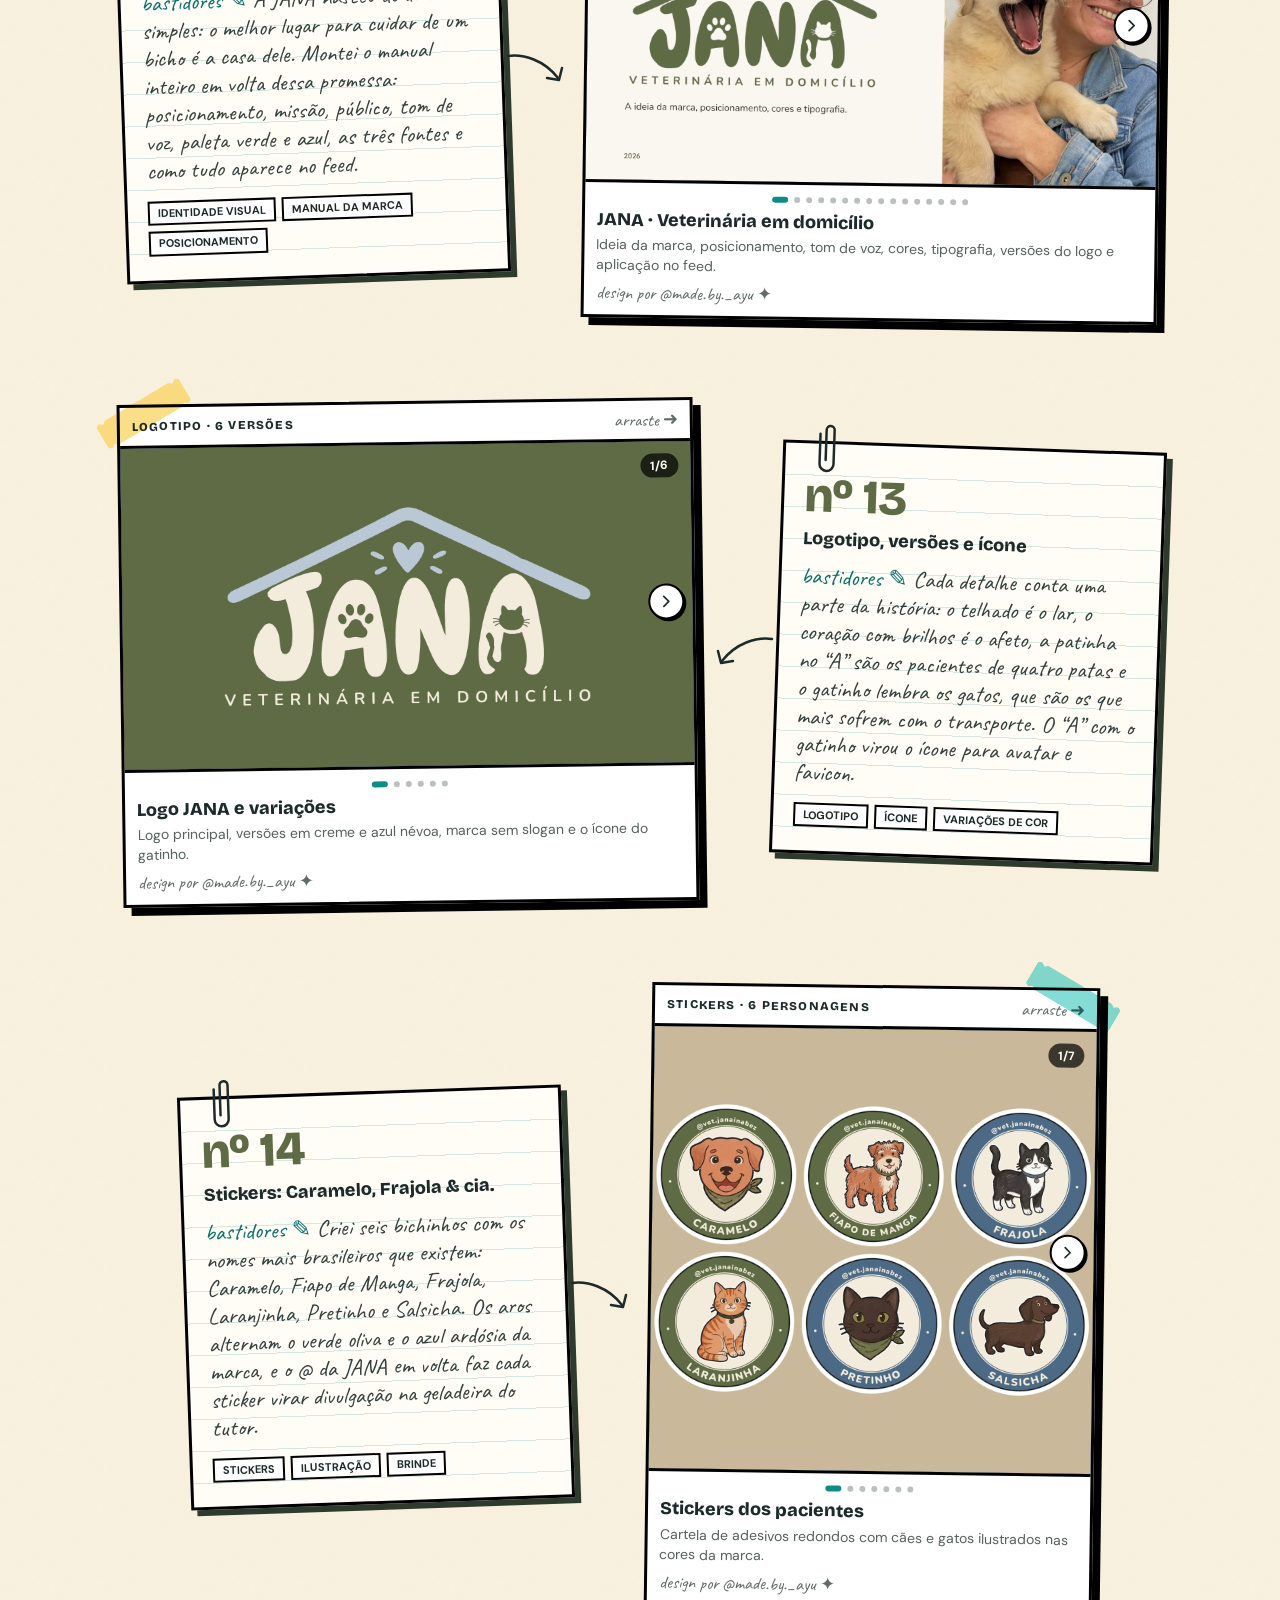
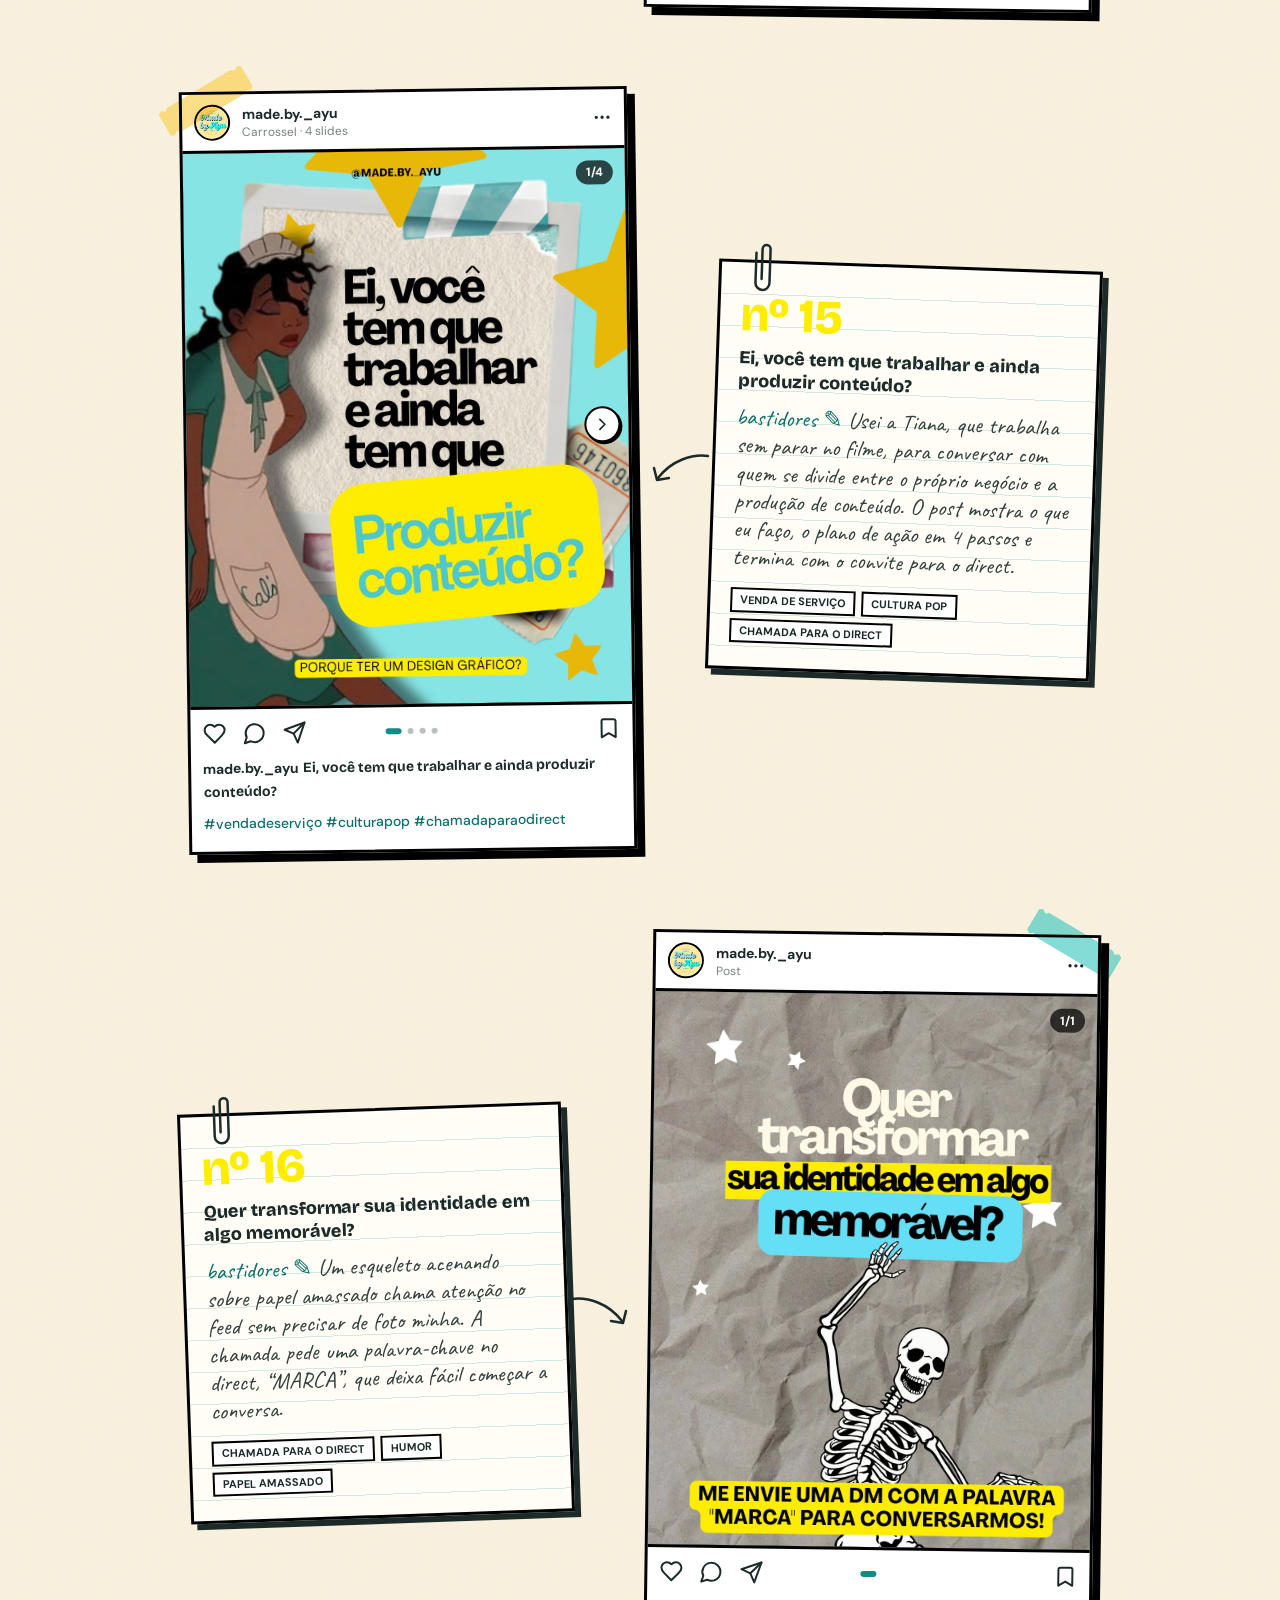
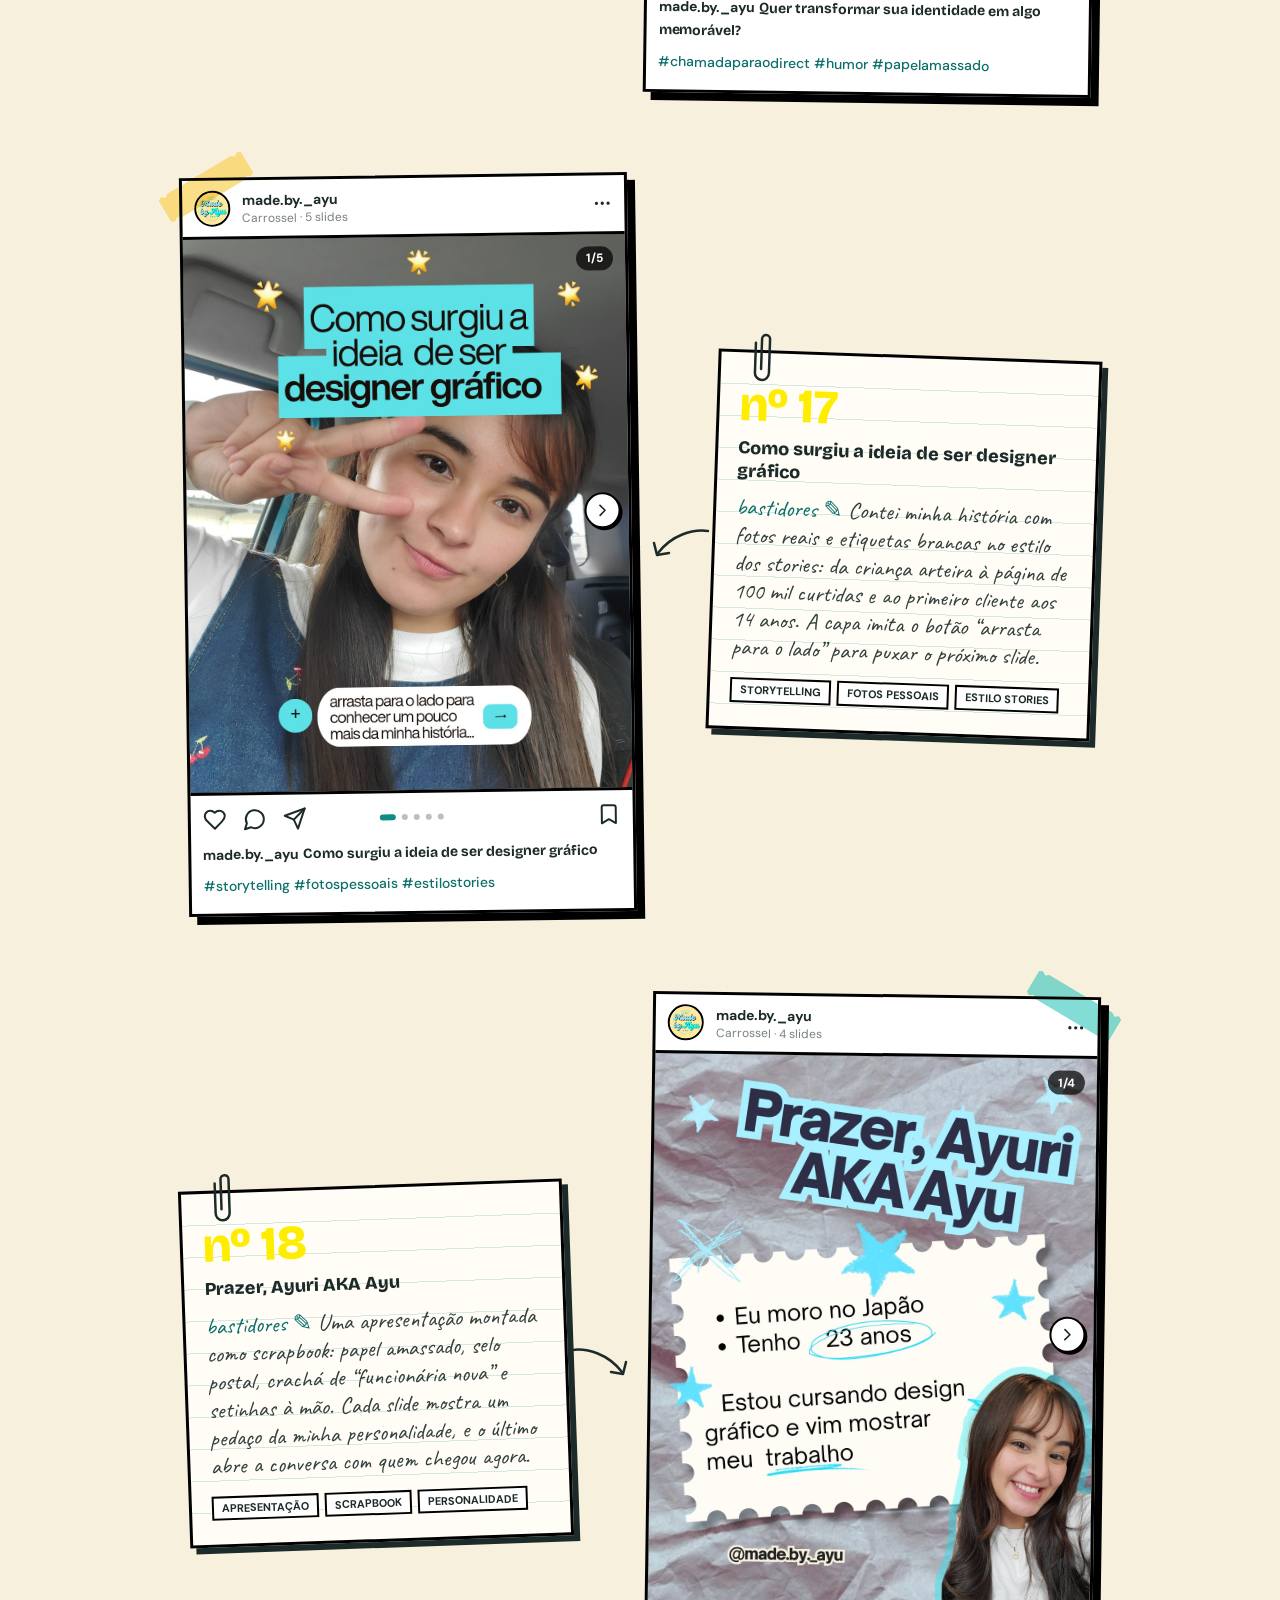
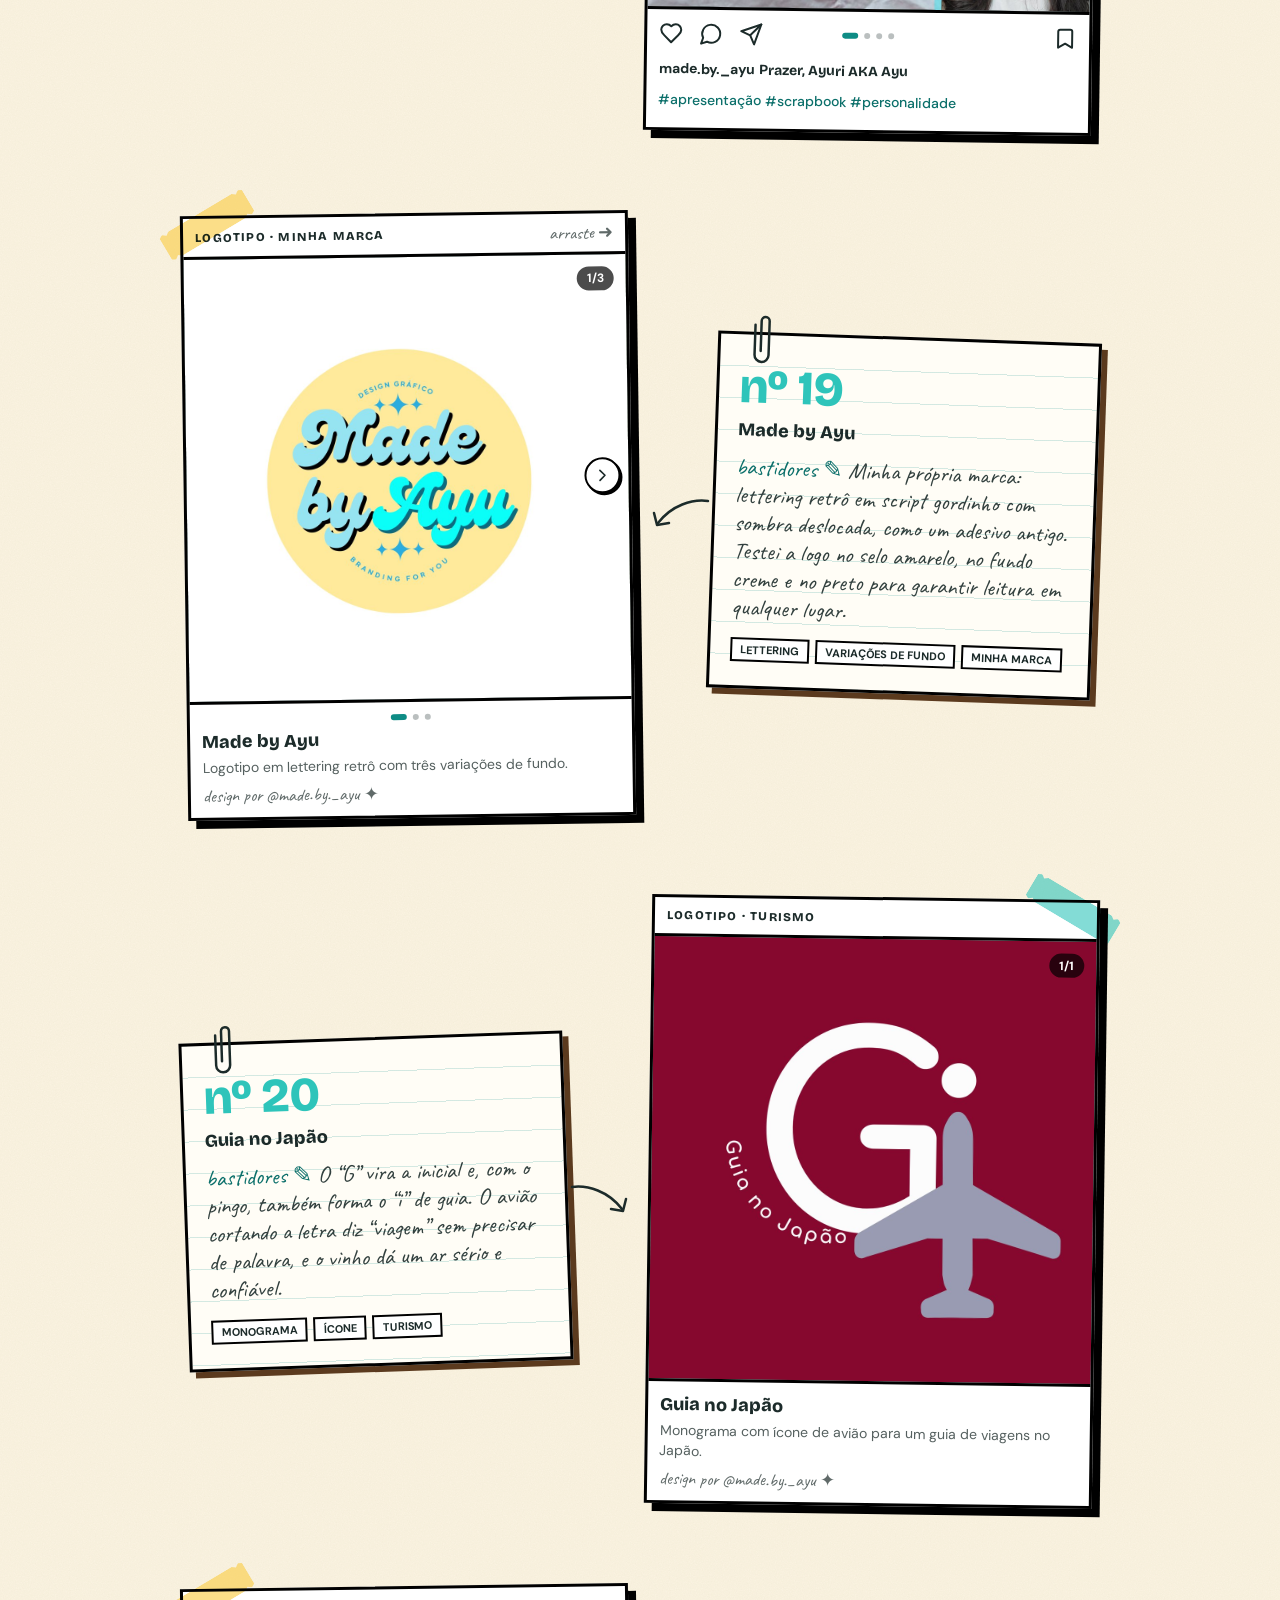
==== commit 196557f7: "Add files via upload" ====
--- a/index.html
+++ b/index.html
@@ -5,8 +5,8 @@
   <meta name="viewport" content="width=device-width,initial-scale=1,viewport-fit=cover" />
   <title>Made by Ayu</title>
 <meta name="description" content="Portfólio criativo de design gráfico, identidade visual e edição de vídeos para YouTube e Instagram." />
-  <link rel="stylesheet" href="assets/css/tailwind.css?v=5" />
-  <link rel="stylesheet" href="assets/css/style.css?v=5" />
+  <link rel="stylesheet" href="assets/css/tailwind.css?v=6" />
+  <link rel="stylesheet" href="assets/css/style.css?v=6" />
   <link rel="icon" type="image/png" href="assets/images/logo-made-by-ayu.png" />
 </head>
 <body>
@@ -373,7 +373,7 @@
         <div class="contato-redondos">
           <a href="https://instagram.com/made.by._ayu" target="_blank" rel="noopener" aria-label="Instagram" class="grid h-12 w-12 place-items-center rounded-full border-2 border-tinta bg-white shadow-duro-sm transition-all hover:-translate-y-1 hover:rotate-6 hover:bg-turquesa-300"><i data-lucide="instagram" class="h-5 w-5"></i></a>
           <a href="https://wa.me/819063301274" target="_blank" rel="noopener" aria-label="WhatsApp" class="grid h-12 w-12 place-items-center rounded-full border-2 border-tinta bg-white shadow-duro-sm transition-all hover:-translate-y-1 hover:rotate-6 hover:bg-turquesa-200"><i data-lucide="message-circle" class="h-5 w-5"></i></a>
-          <a href="#" aria-label="Pinterest" class="grid h-12 w-12 place-items-center rounded-full border-2 border-tinta bg-white shadow-duro-sm transition-all hover:-translate-y-1 hover:-rotate-6 hover:bg-turquesa-200"><i data-lucide="pin" class="h-5 w-5"></i></a>
+          <a href="https://br.pinterest.com/madebyayu22/" target="_blank" rel="noopener" aria-label="Pinterest" class="grid h-12 w-12 place-items-center rounded-full border-2 border-tinta bg-white shadow-duro-sm transition-all hover:-translate-y-1 hover:-rotate-6 hover:bg-turquesa-200"><i data-lucide="pin" class="h-5 w-5"></i></a>
         </div>
 
         <!-- Convite para o briefing completo (colagem, no estilo do topo do site) -->
@@ -435,8 +435,8 @@
   </a>
 
   <!-- ===================== SCRIPTS ===================== -->
-  <script src="assets/js/icones.js?v=5"></script>
-  <script src="assets/js/main.js?v=5"></script>
+  <script src="assets/js/icones.js?v=6"></script>
+  <script src="assets/js/main.js?v=6"></script>
 
 
 </body>
--- a/assets/css/style.css
+++ b/assets/css/style.css
@@ -539,3 +539,33 @@
 .contato-copiar:active { transform: translateY(2px); box-shadow: none; }
 .contato-redondos { margin-top: 28px; display: flex; justify-content: center; gap: 12px; }
 .contato-wrap .cta-colagem { margin-top: 70px; }
+
+
+/* =========================================================
+   MESA DO CLIENTE — JANA Vet (verde oliva com patinhas e telhadinhos)
+   ========================================================= */
+.bg-jana { background-color: #A3AE8B; }
+.mesa-jana {
+  position: relative;
+  overflow: hidden;
+  background-color: #5E6B45;
+  background-image:
+    radial-gradient(rgba(243,236,220,.16) 2px, transparent 2.5px),
+    radial-gradient(ellipse at 15% 8%, rgba(243,236,220,.18), transparent 45%),
+    radial-gradient(ellipse at 90% 90%, rgba(46,58,44,.45), transparent 50%);
+  background-size: 26px 26px, auto, auto;
+  border-top: 3px solid #000;
+  border-bottom: 3px solid #000;
+}
+@media (min-width: 640px) {
+  .mesa-jana { border: 3px solid #000; box-shadow: 12px 12px 0 #4C6A85; }
+}
+/* coração com brilhos e patinha nos cantos, como no logo */
+.mesa-jana::before, .mesa-jana::after {
+  position: absolute; pointer-events: none; line-height: 1;
+}
+.mesa-jana::before { content: "♥"; top: 14px; right: 20px; font-size: 60px; color: #B9C8D4; text-shadow: 3px 3px 0 #2E3A2C; transform: rotate(12deg); }
+.mesa-jana::after  {
+  content: ""; bottom: 18px; left: 18px; width: 54px; height: 54px; transform: rotate(-14deg);
+  background: url("data:image/svg+xml,%3Csvg xmlns='http://www.w3.org/2000/svg' viewBox='0 0 24 24' fill='%23F3ECDC'%3E%3Ccircle cx='6' cy='8' r='2.4'/%3E%3Ccircle cx='10.5' cy='4.6' r='2.4'/%3E%3Ccircle cx='15.5' cy='4.6' r='2.4'/%3E%3Ccircle cx='19' cy='8.6' r='2.4'/%3E%3Cpath d='M12.6 10.5c3.4 0 6.6 4.2 6.6 7.4 0 2.4-1.8 3.4-3.6 3.1-1.3-.2-2-.8-3-.8s-1.7.6-3 .8c-1.8.3-3.6-.7-3.6-3.1 0-3.2 3.2-7.4 6.6-7.4Z'/%3E%3C/svg%3E") center/contain no-repeat;
+}
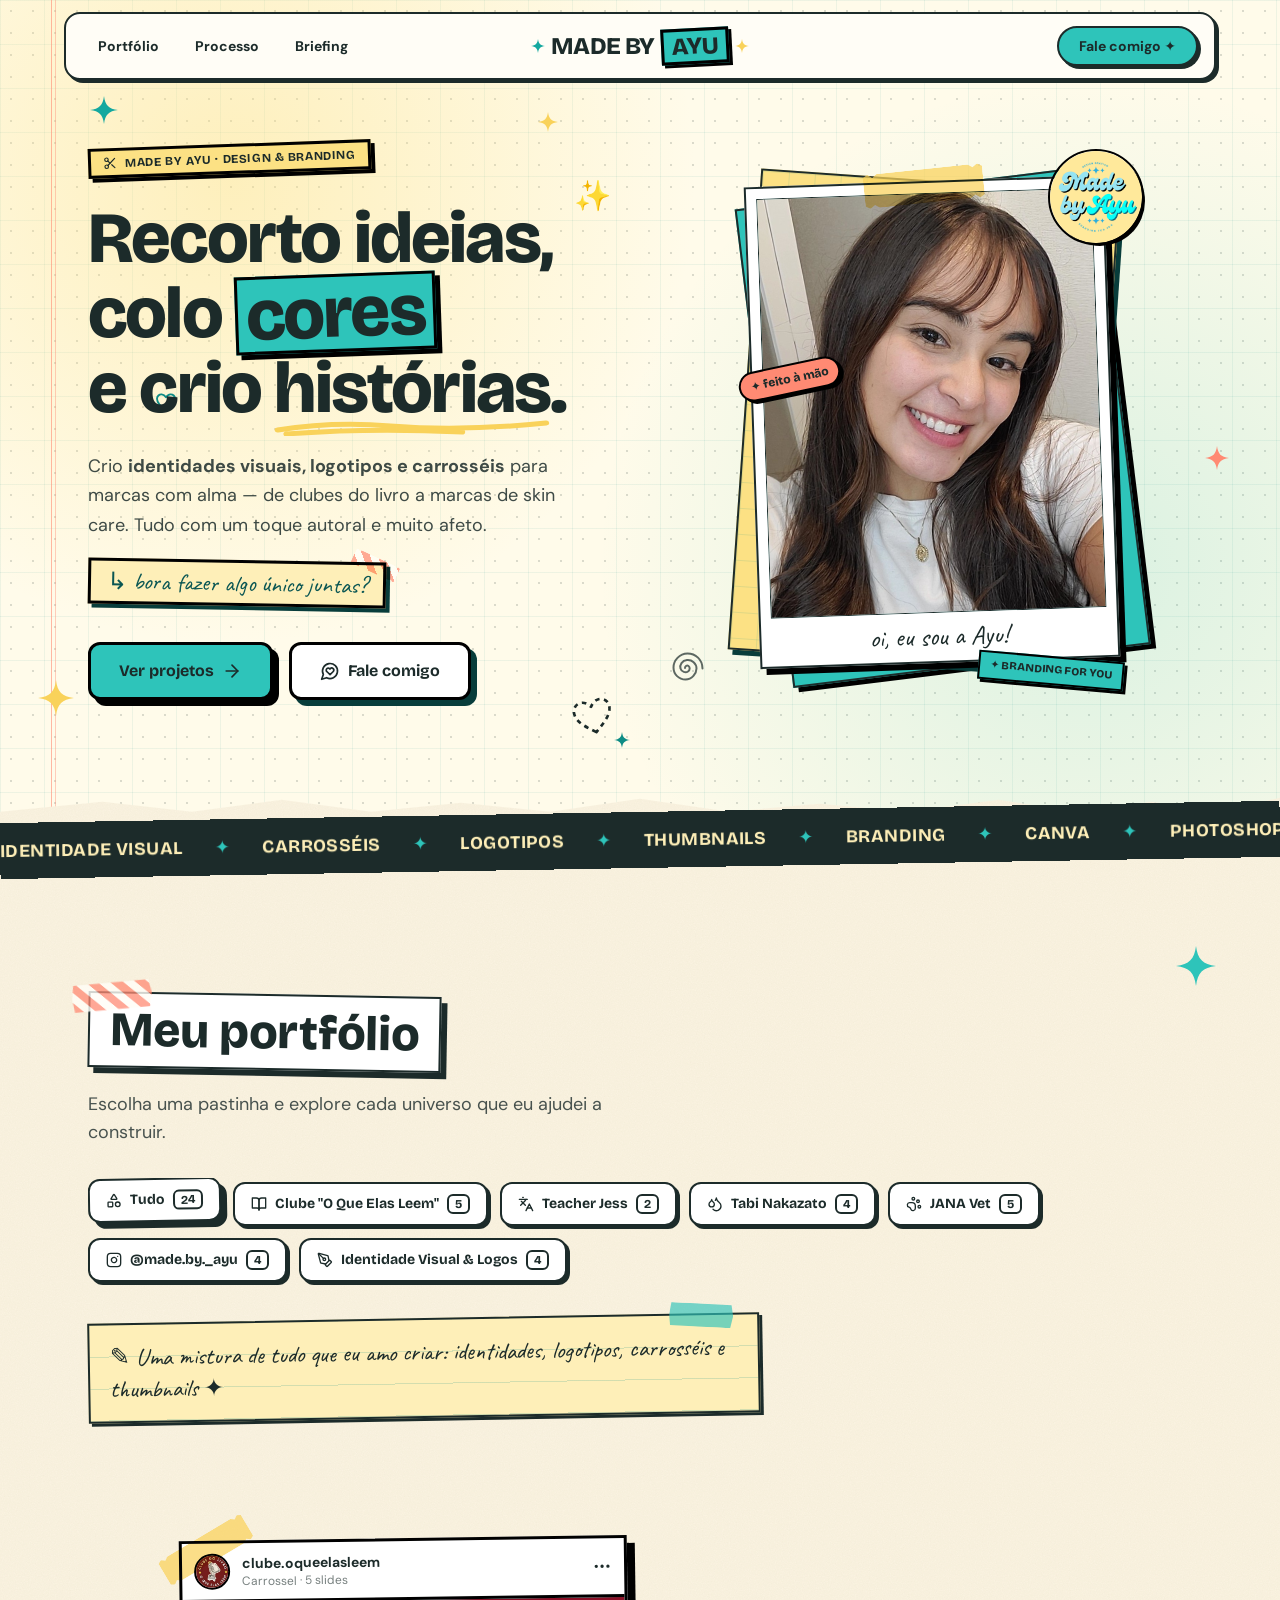
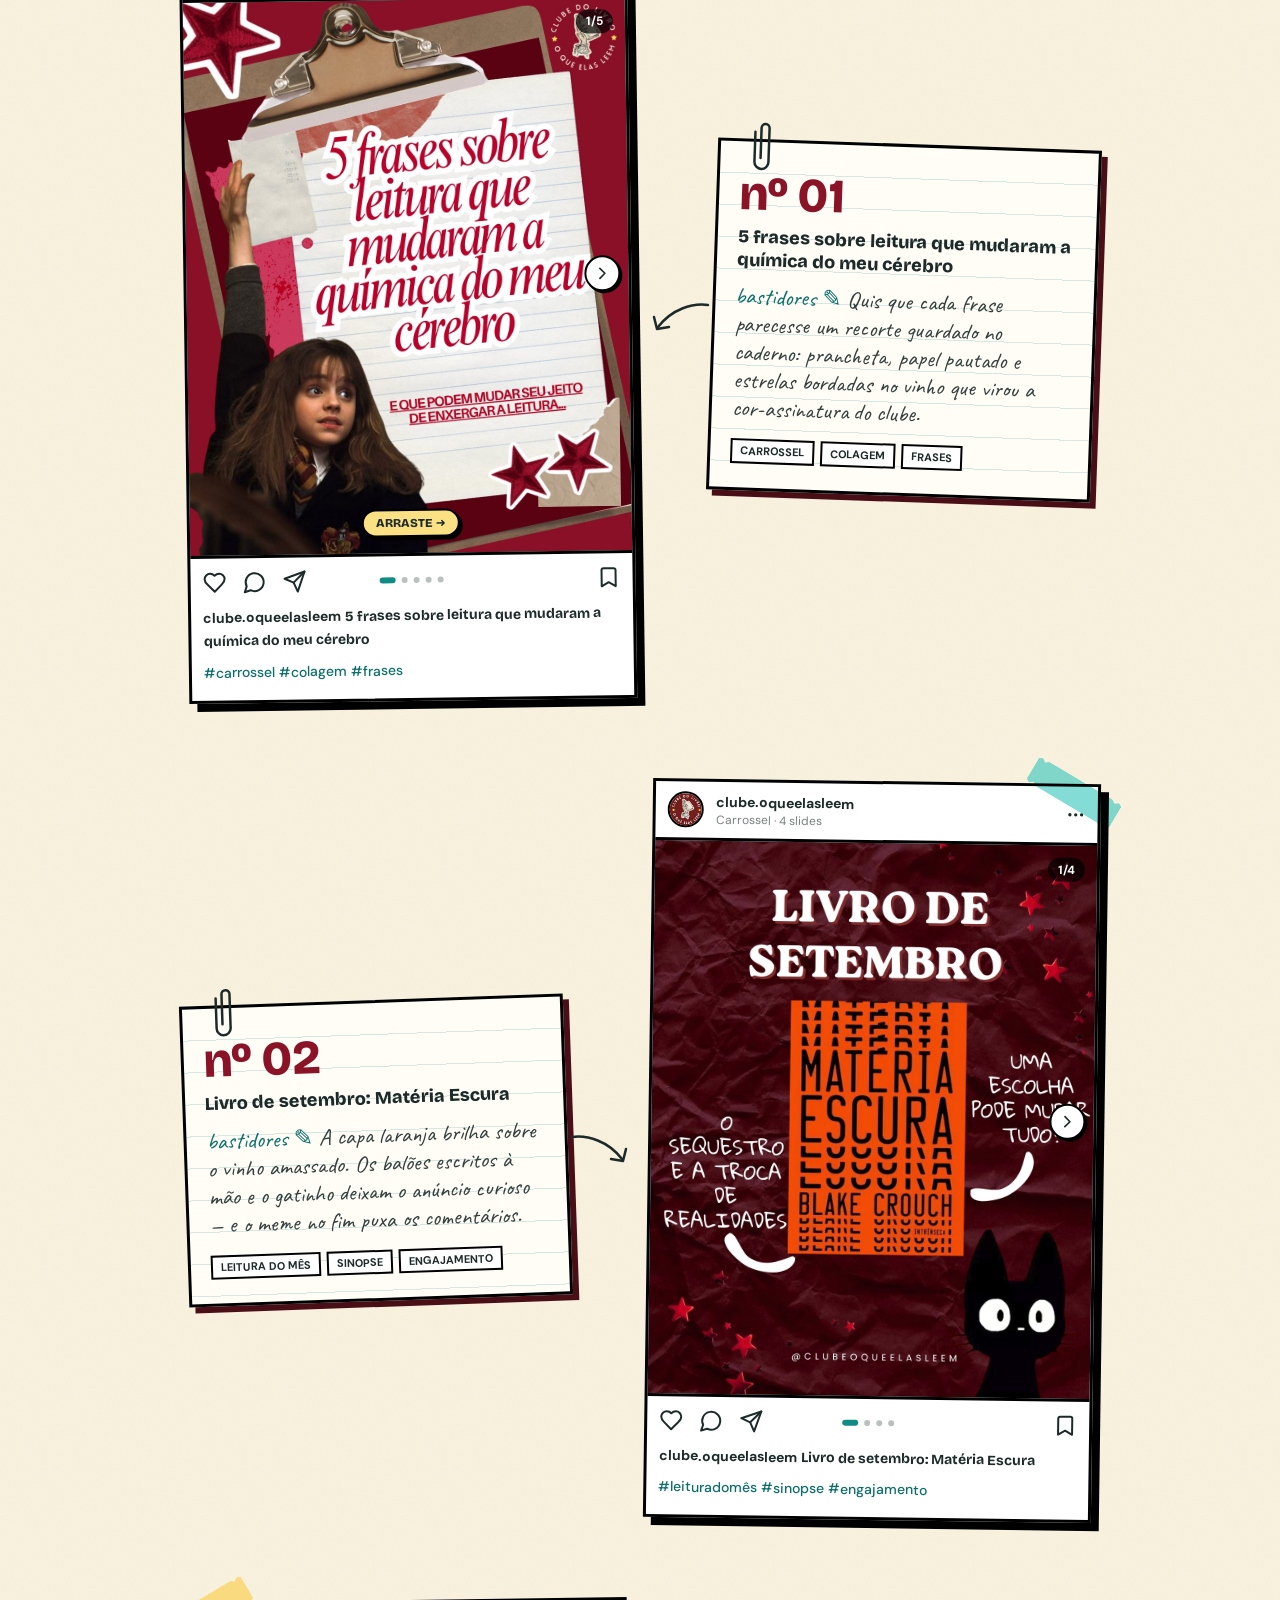
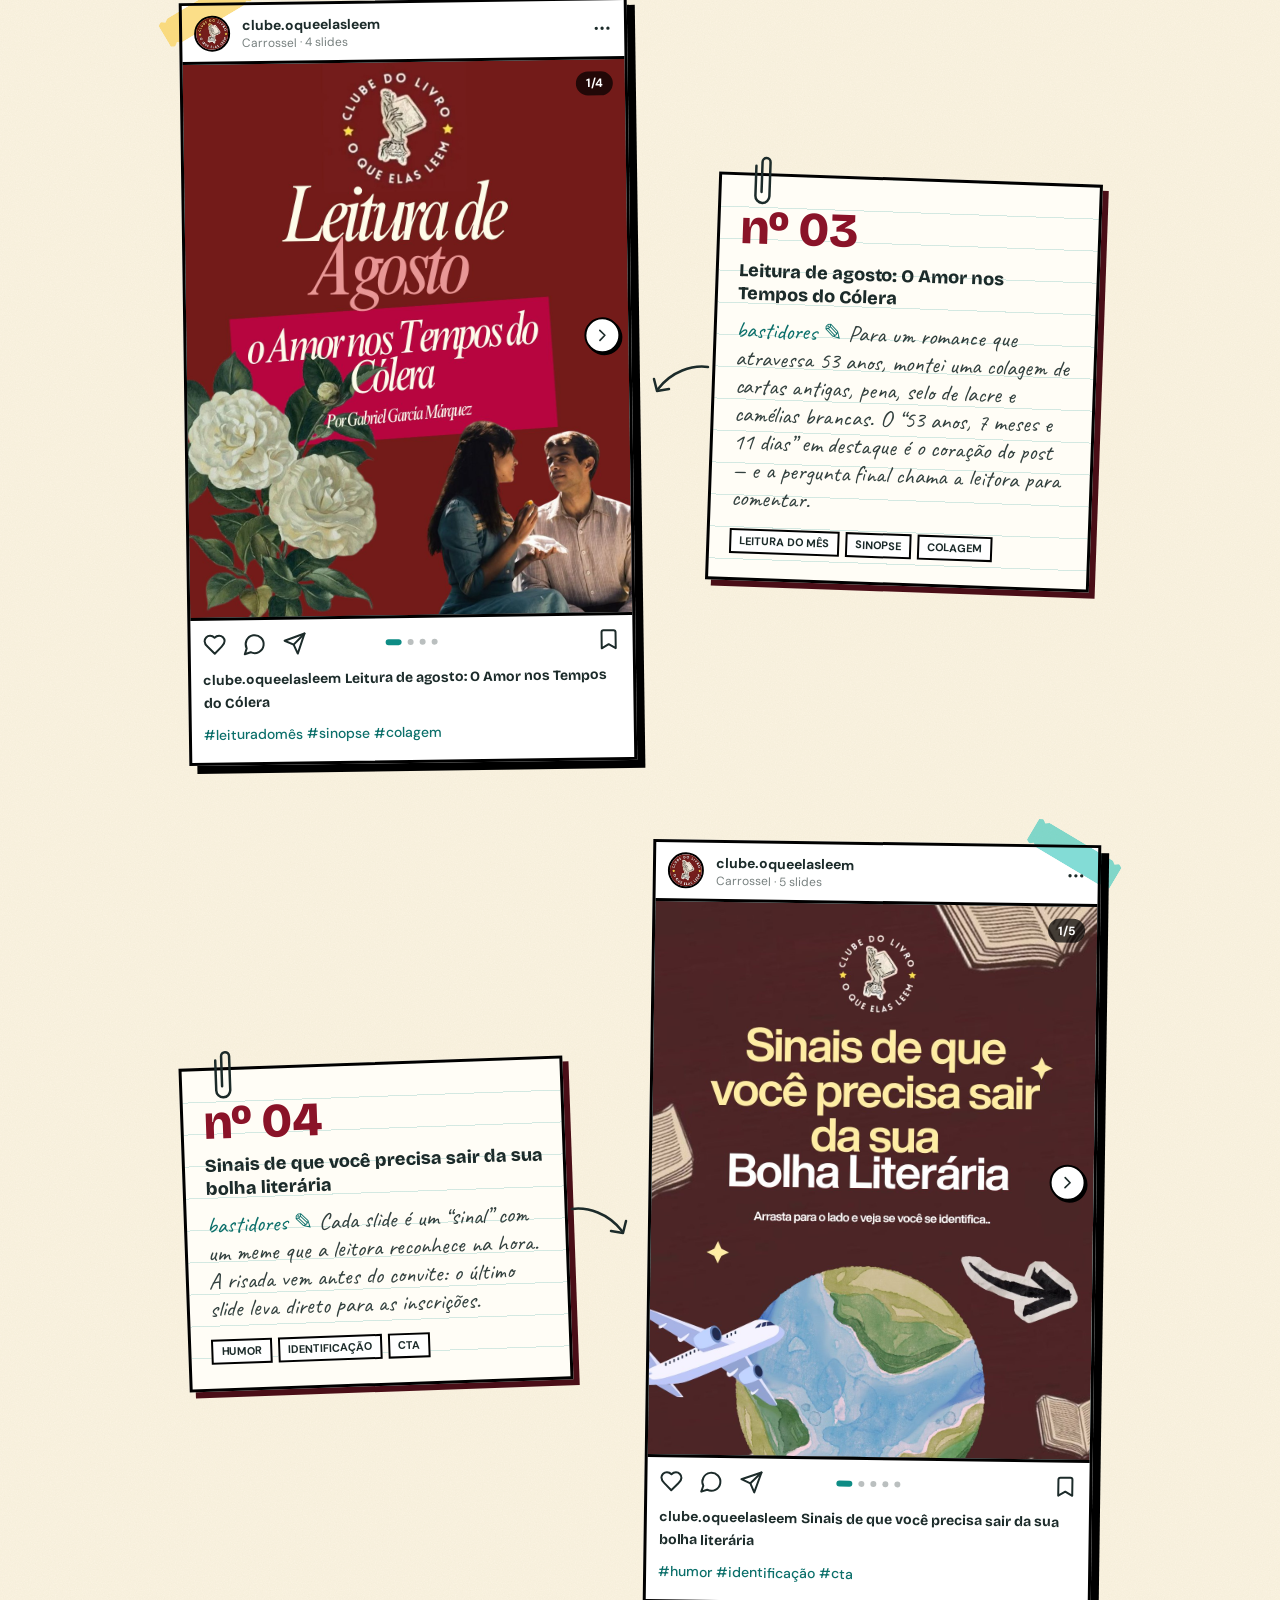
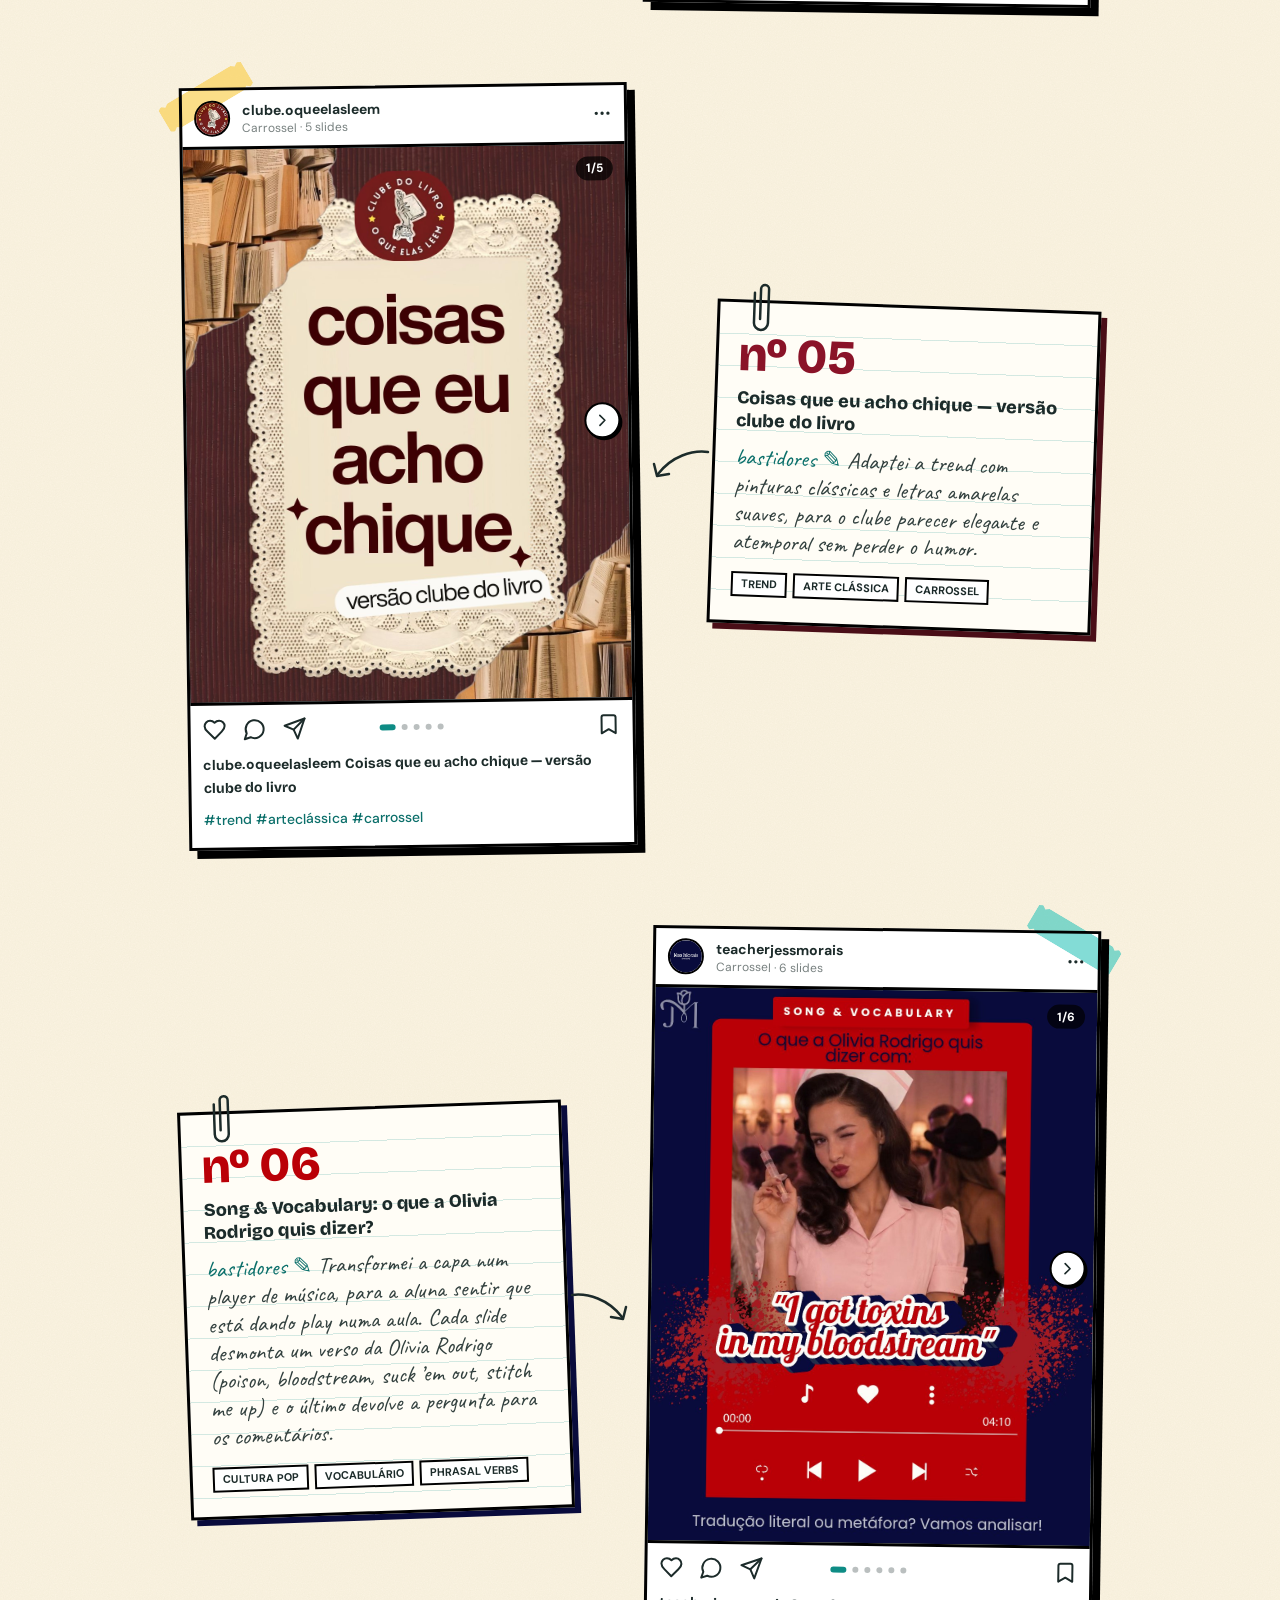
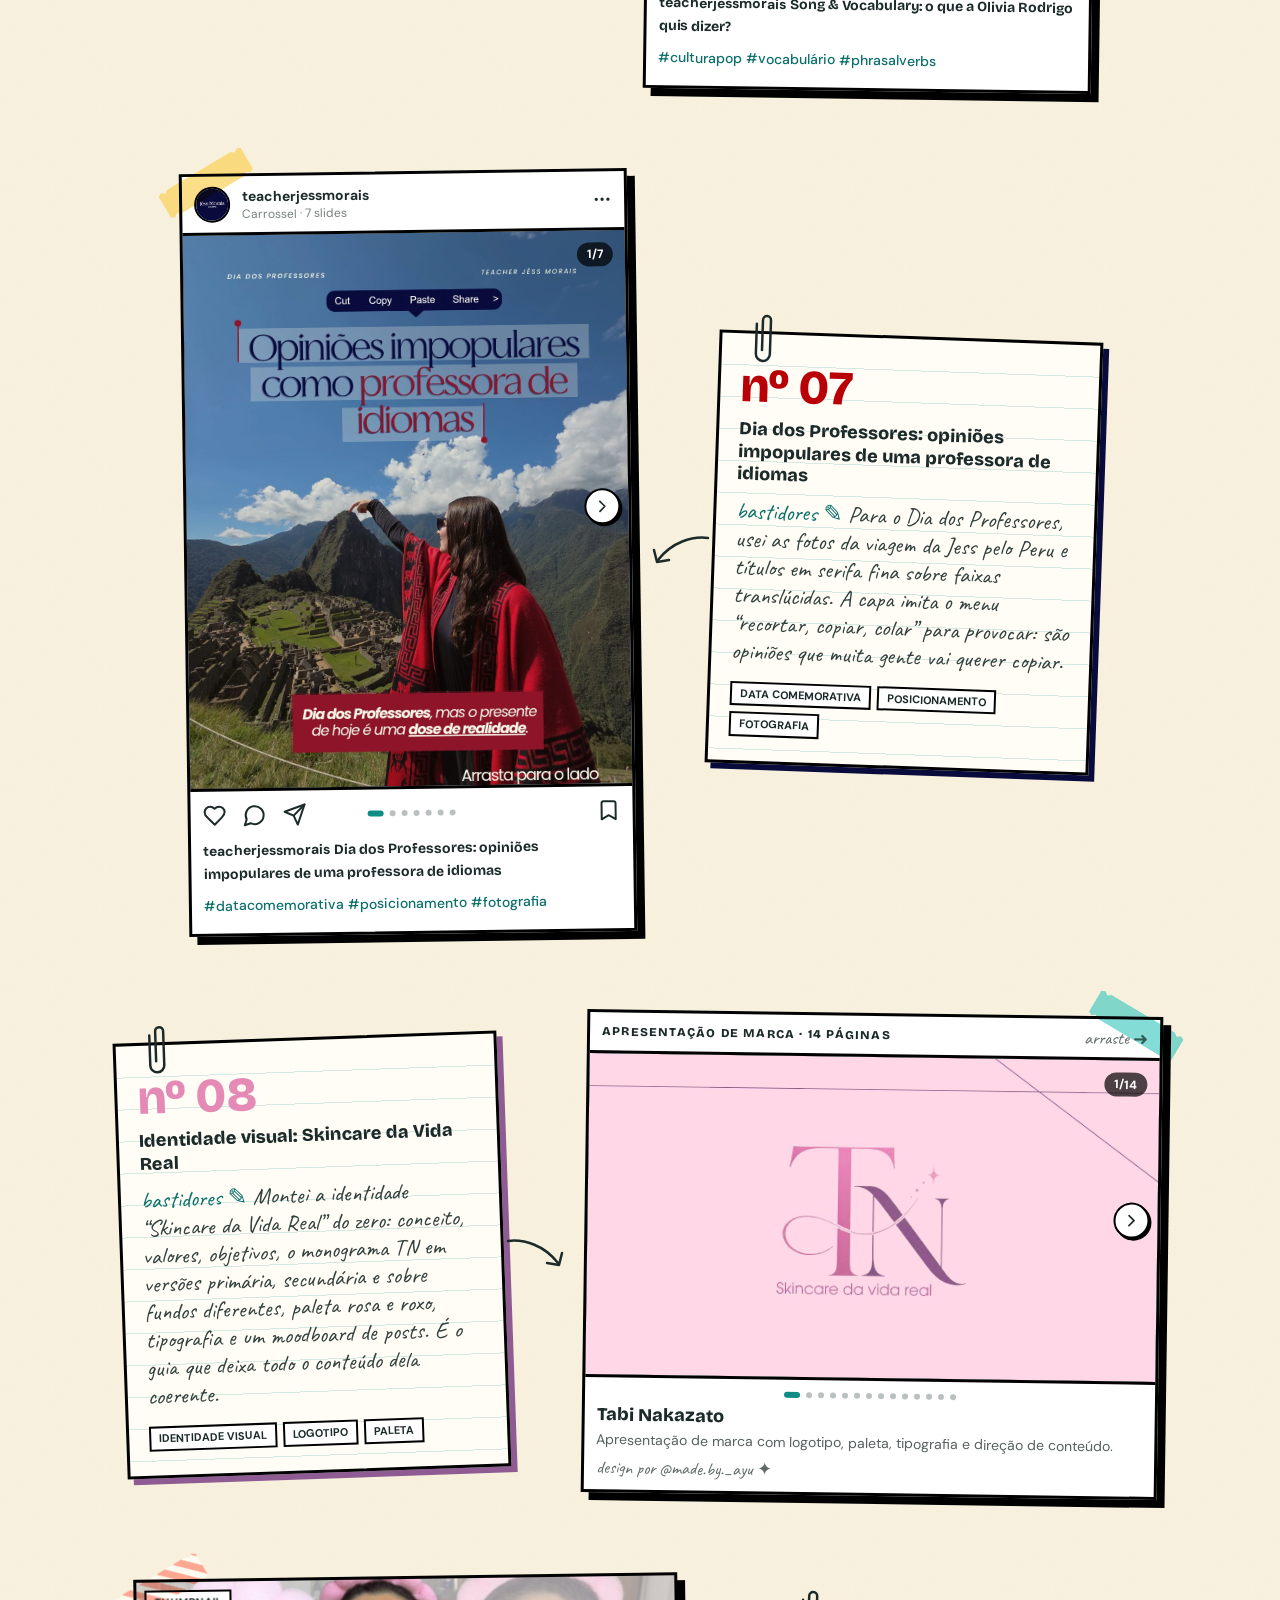
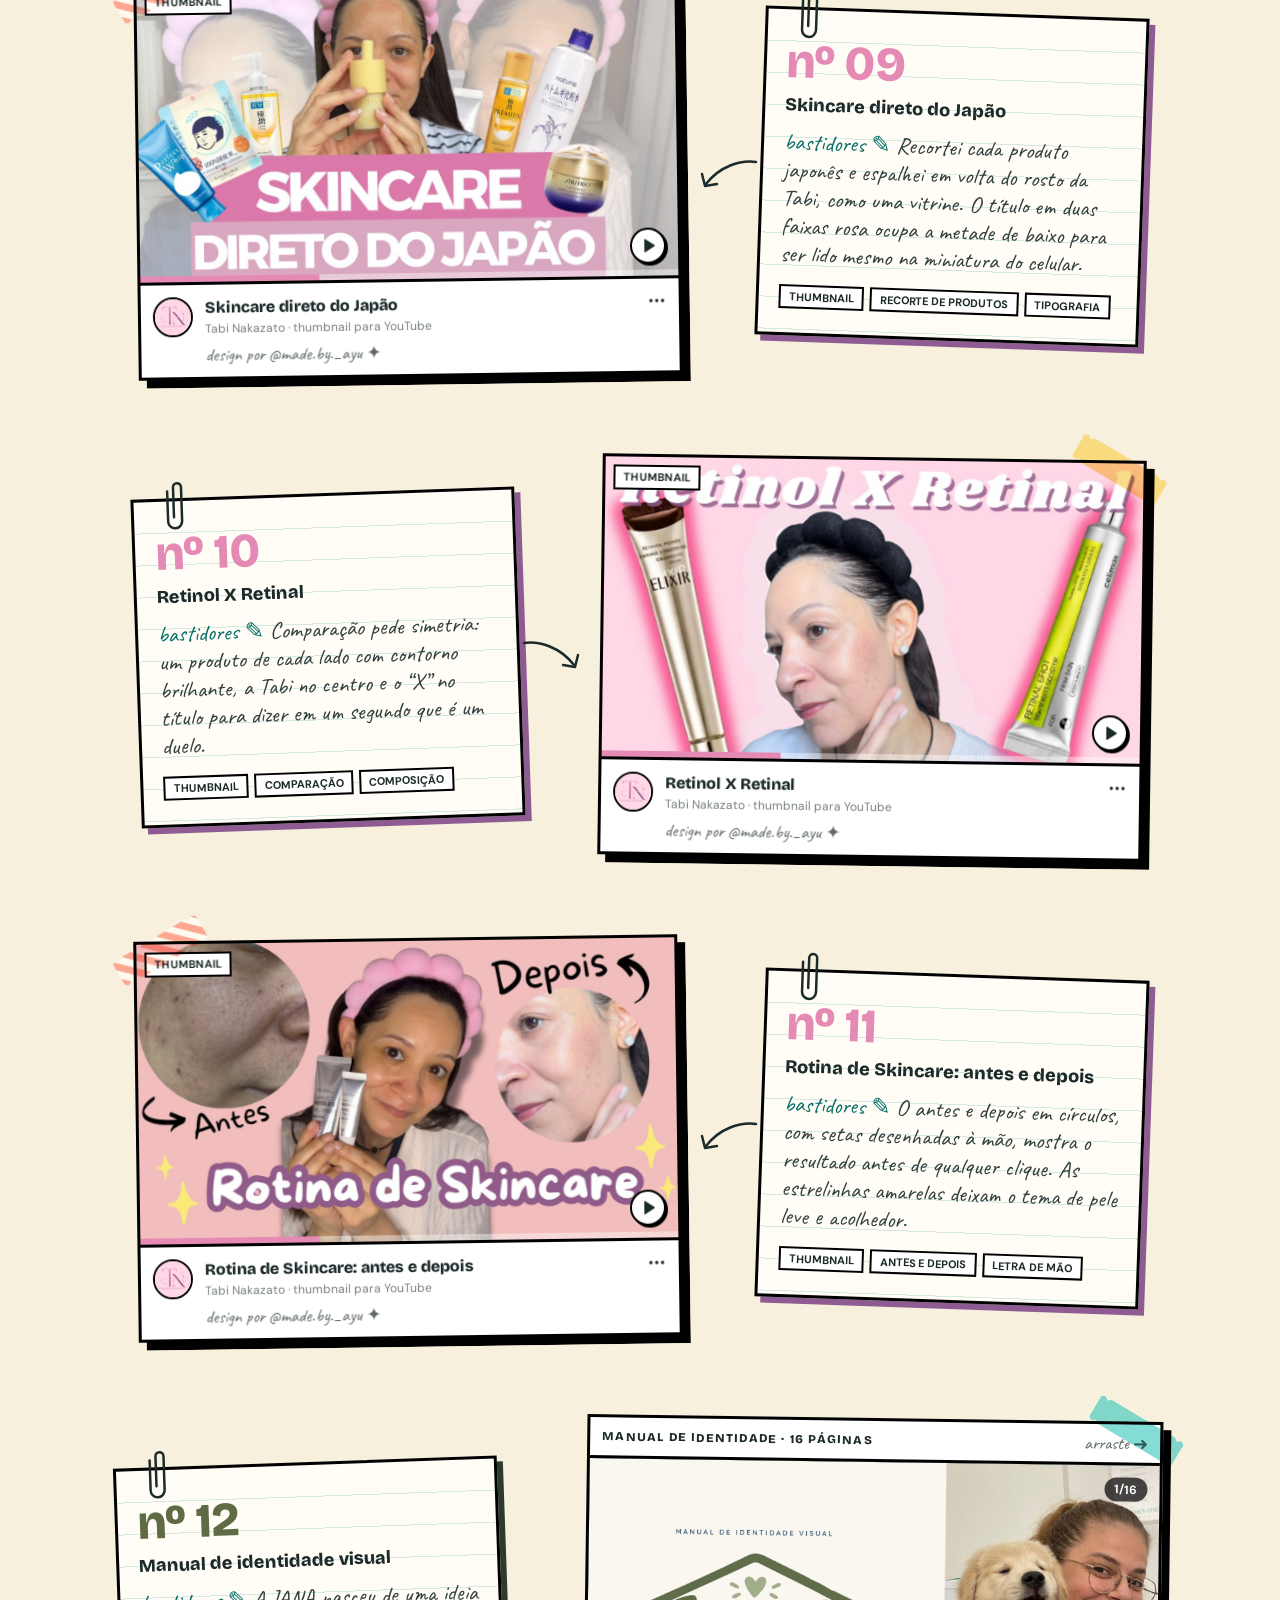
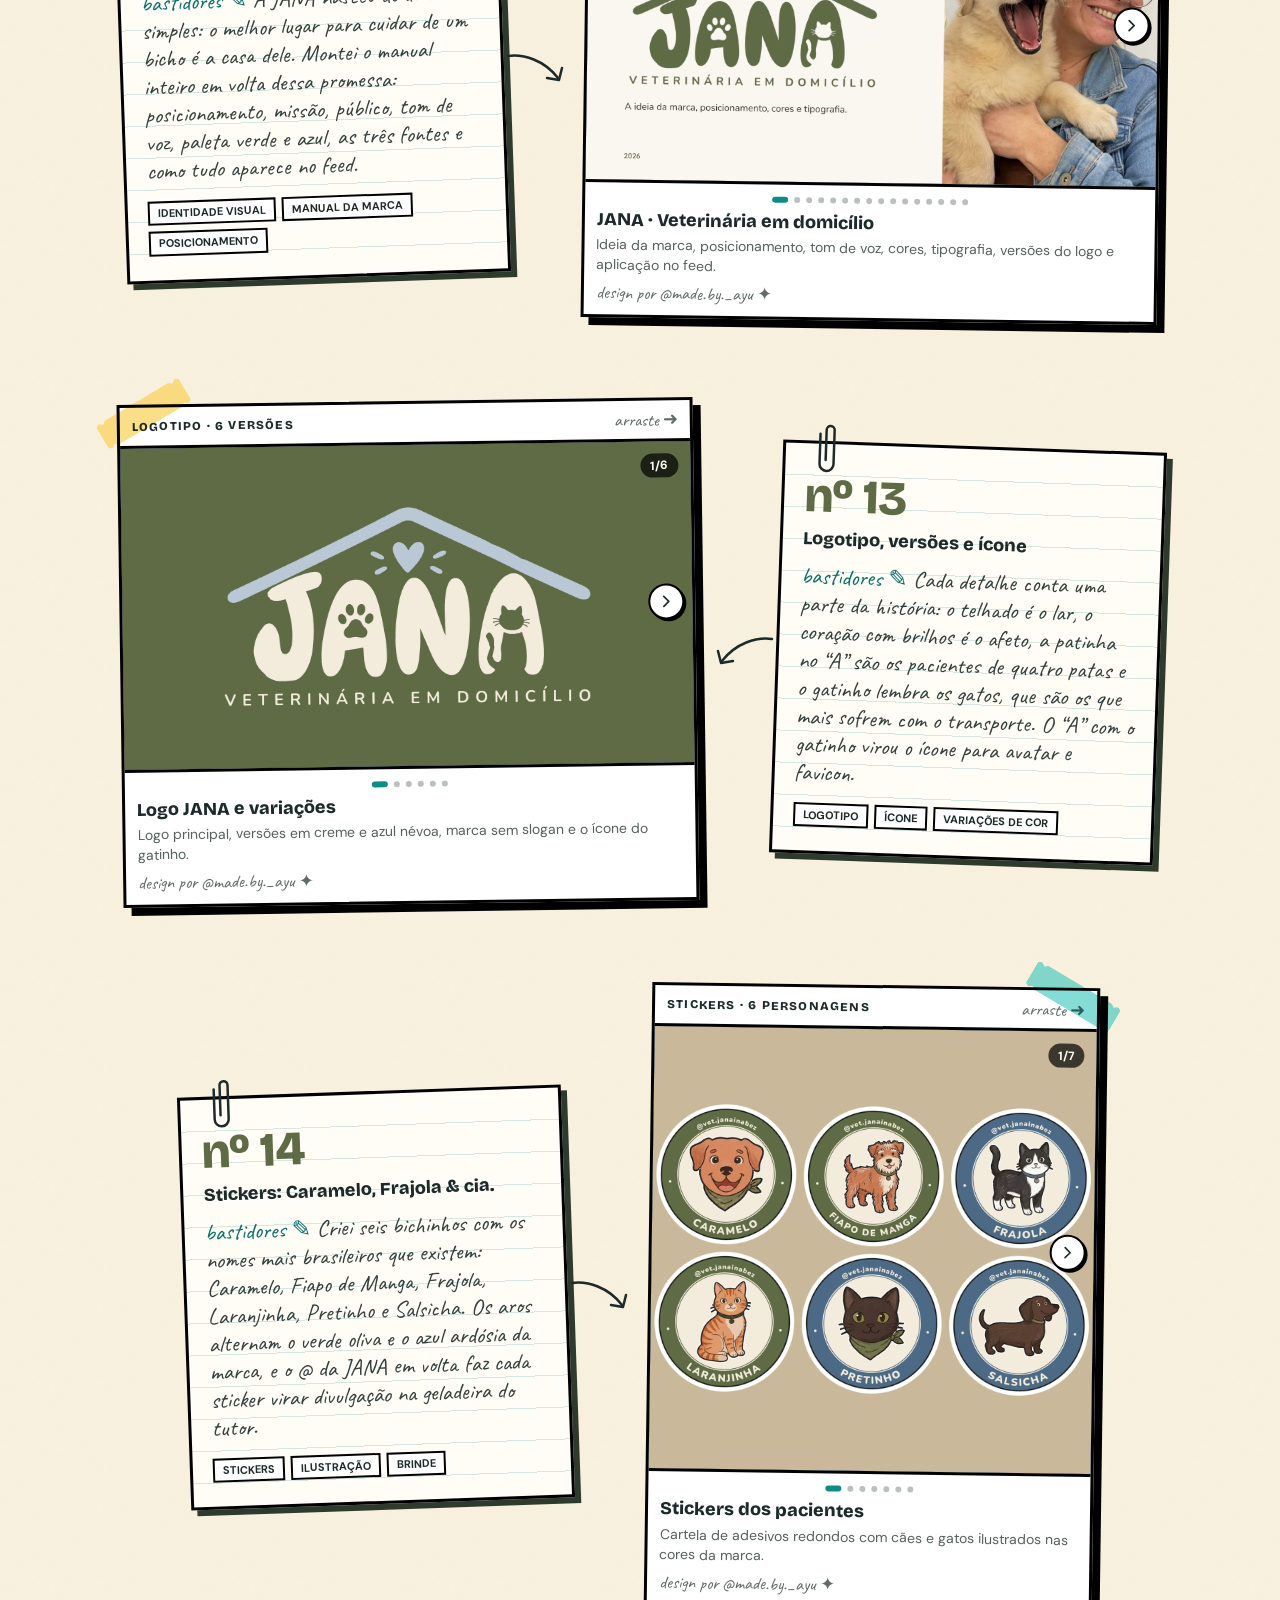
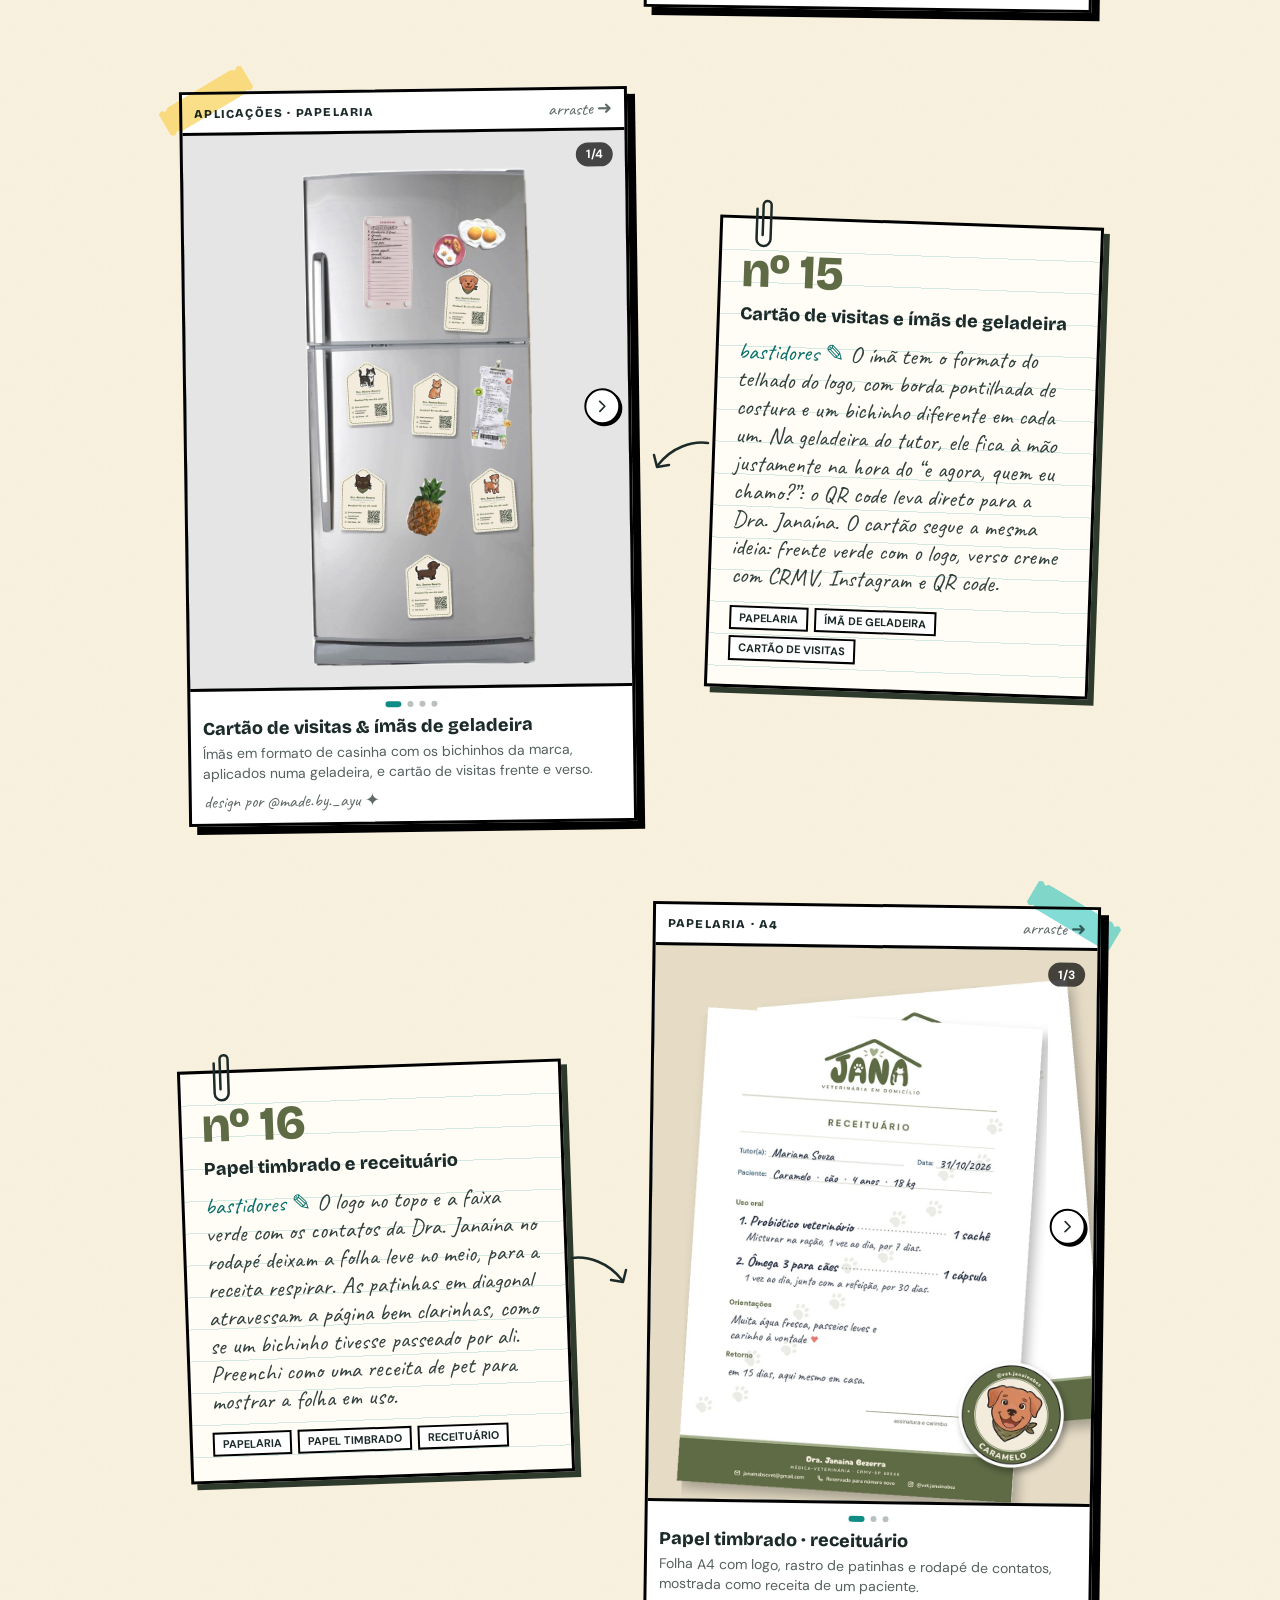
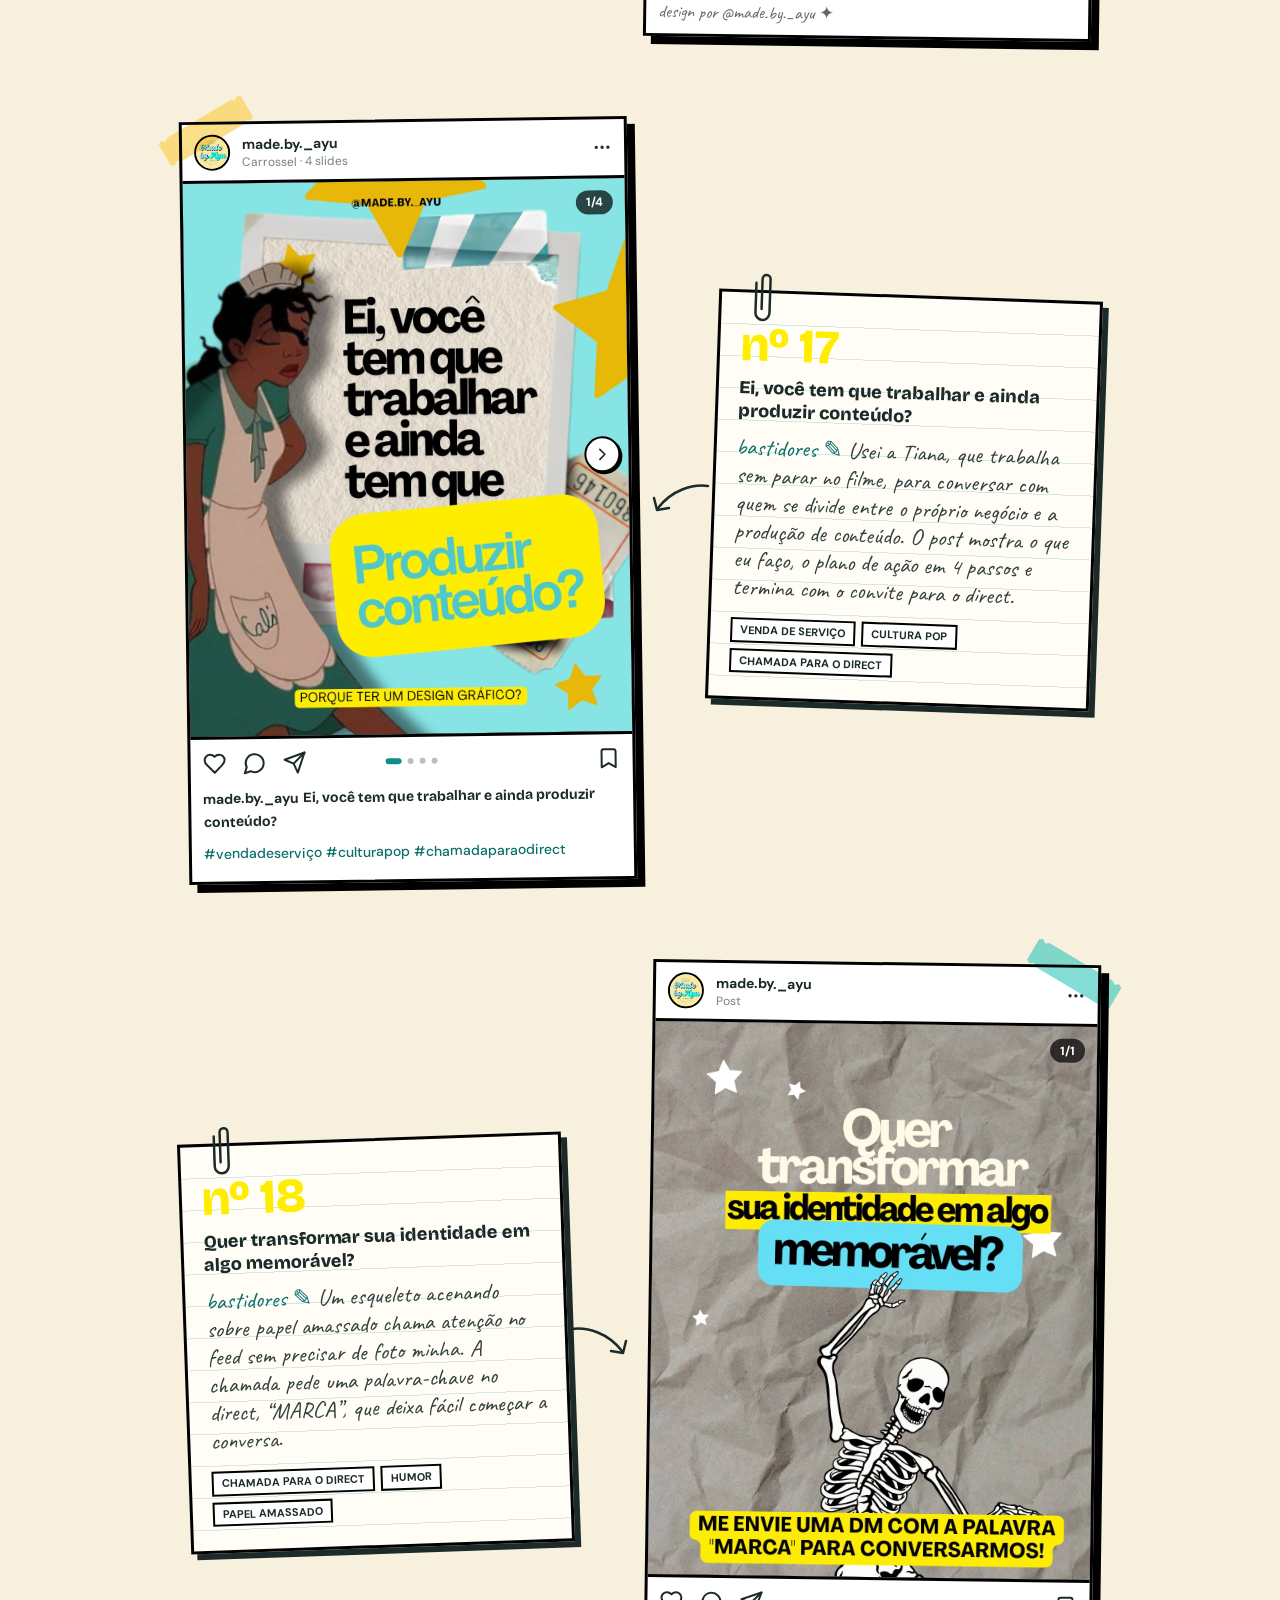
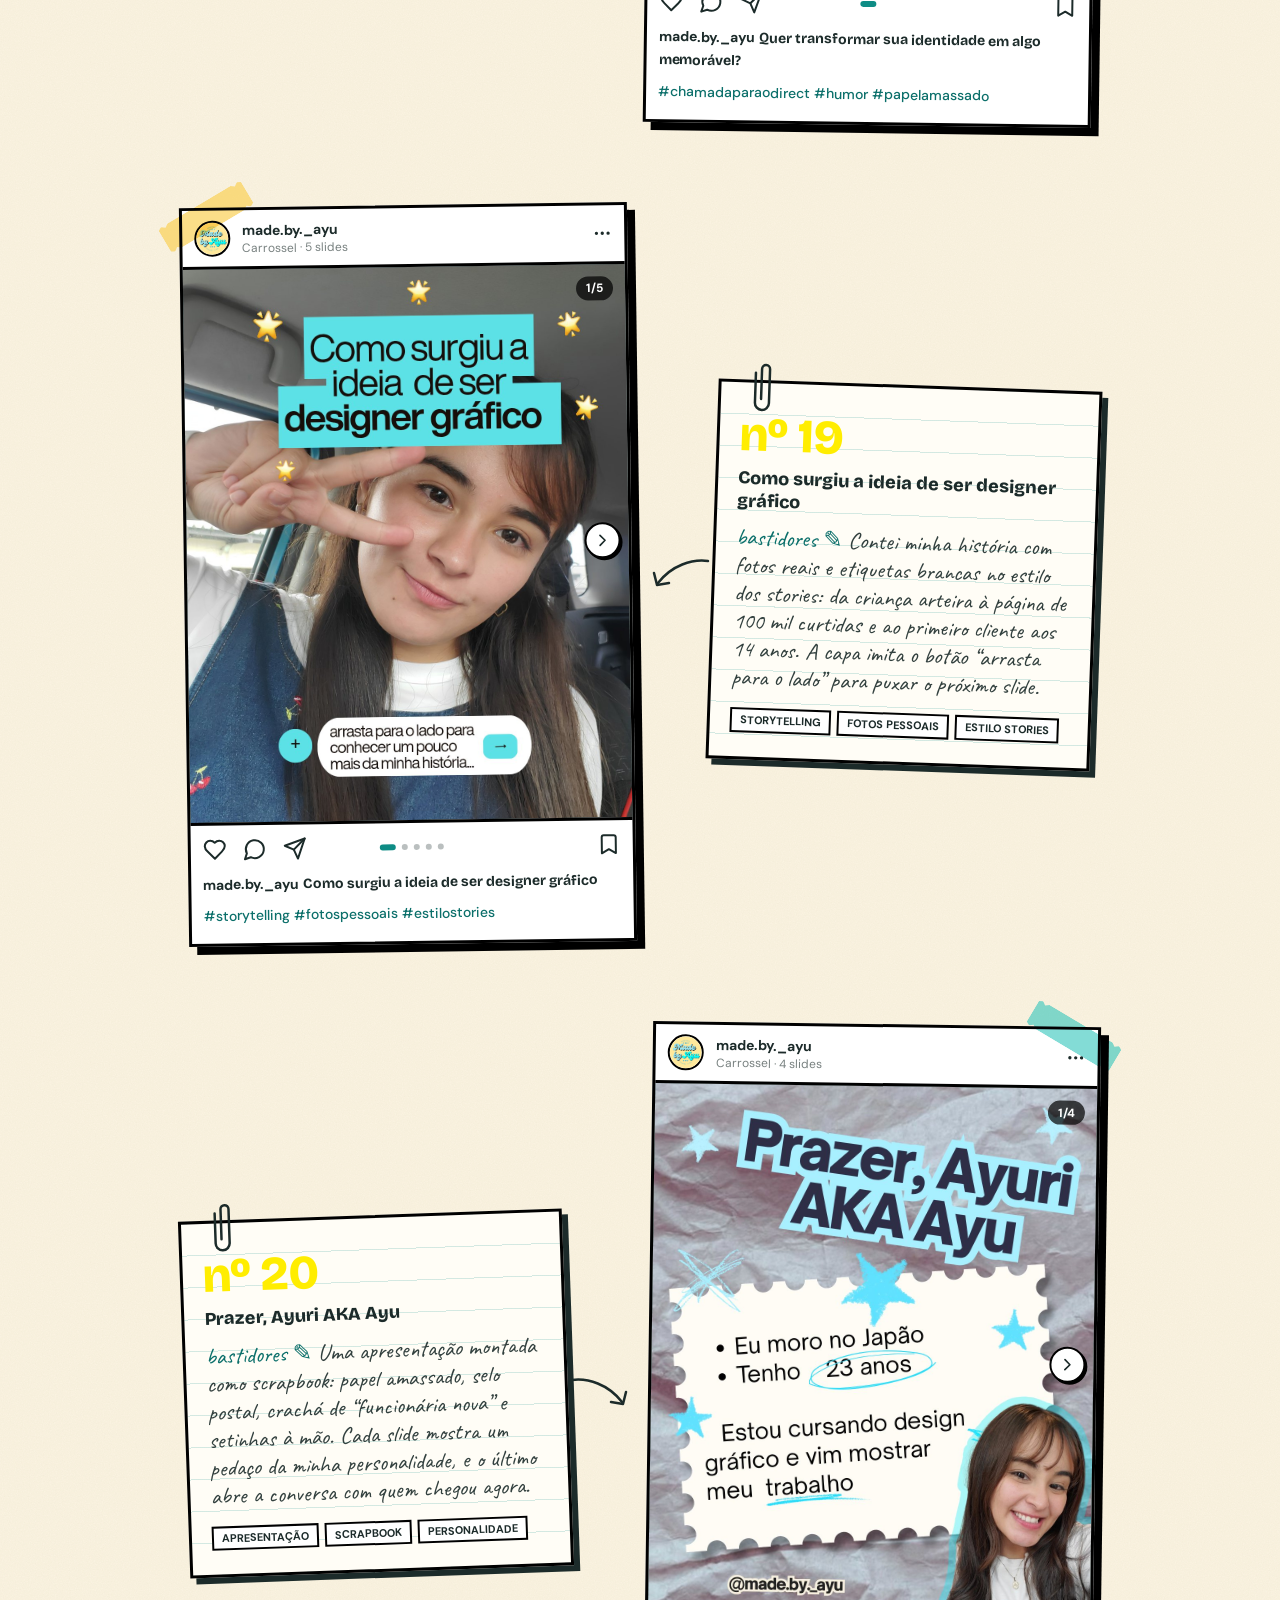
==== commit 842adec0: "Add files via upload" ====
--- a/index.html
+++ b/index.html
@@ -5,8 +5,8 @@
   <meta name="viewport" content="width=device-width,initial-scale=1,viewport-fit=cover" />
   <title>Made by Ayu</title>
 <meta name="description" content="Portfólio criativo de design gráfico, identidade visual e edição de vídeos para YouTube e Instagram." />
-  <link rel="stylesheet" href="assets/css/tailwind.css?v=6" />
-  <link rel="stylesheet" href="assets/css/style.css?v=6" />
+  <link rel="stylesheet" href="assets/css/tailwind.css?v=9" />
+  <link rel="stylesheet" href="assets/css/style.css?v=9" />
   <link rel="icon" type="image/png" href="assets/images/logo-made-by-ayu.png" />
 </head>
 <body>
@@ -435,8 +435,8 @@
   </a>
 
   <!-- ===================== SCRIPTS ===================== -->
-  <script src="assets/js/icones.js?v=6"></script>
-  <script src="assets/js/main.js?v=6"></script>
+  <script src="assets/js/icones.js?v=9"></script>
+  <script src="assets/js/main.js?v=9"></script>
 
 
 </body>
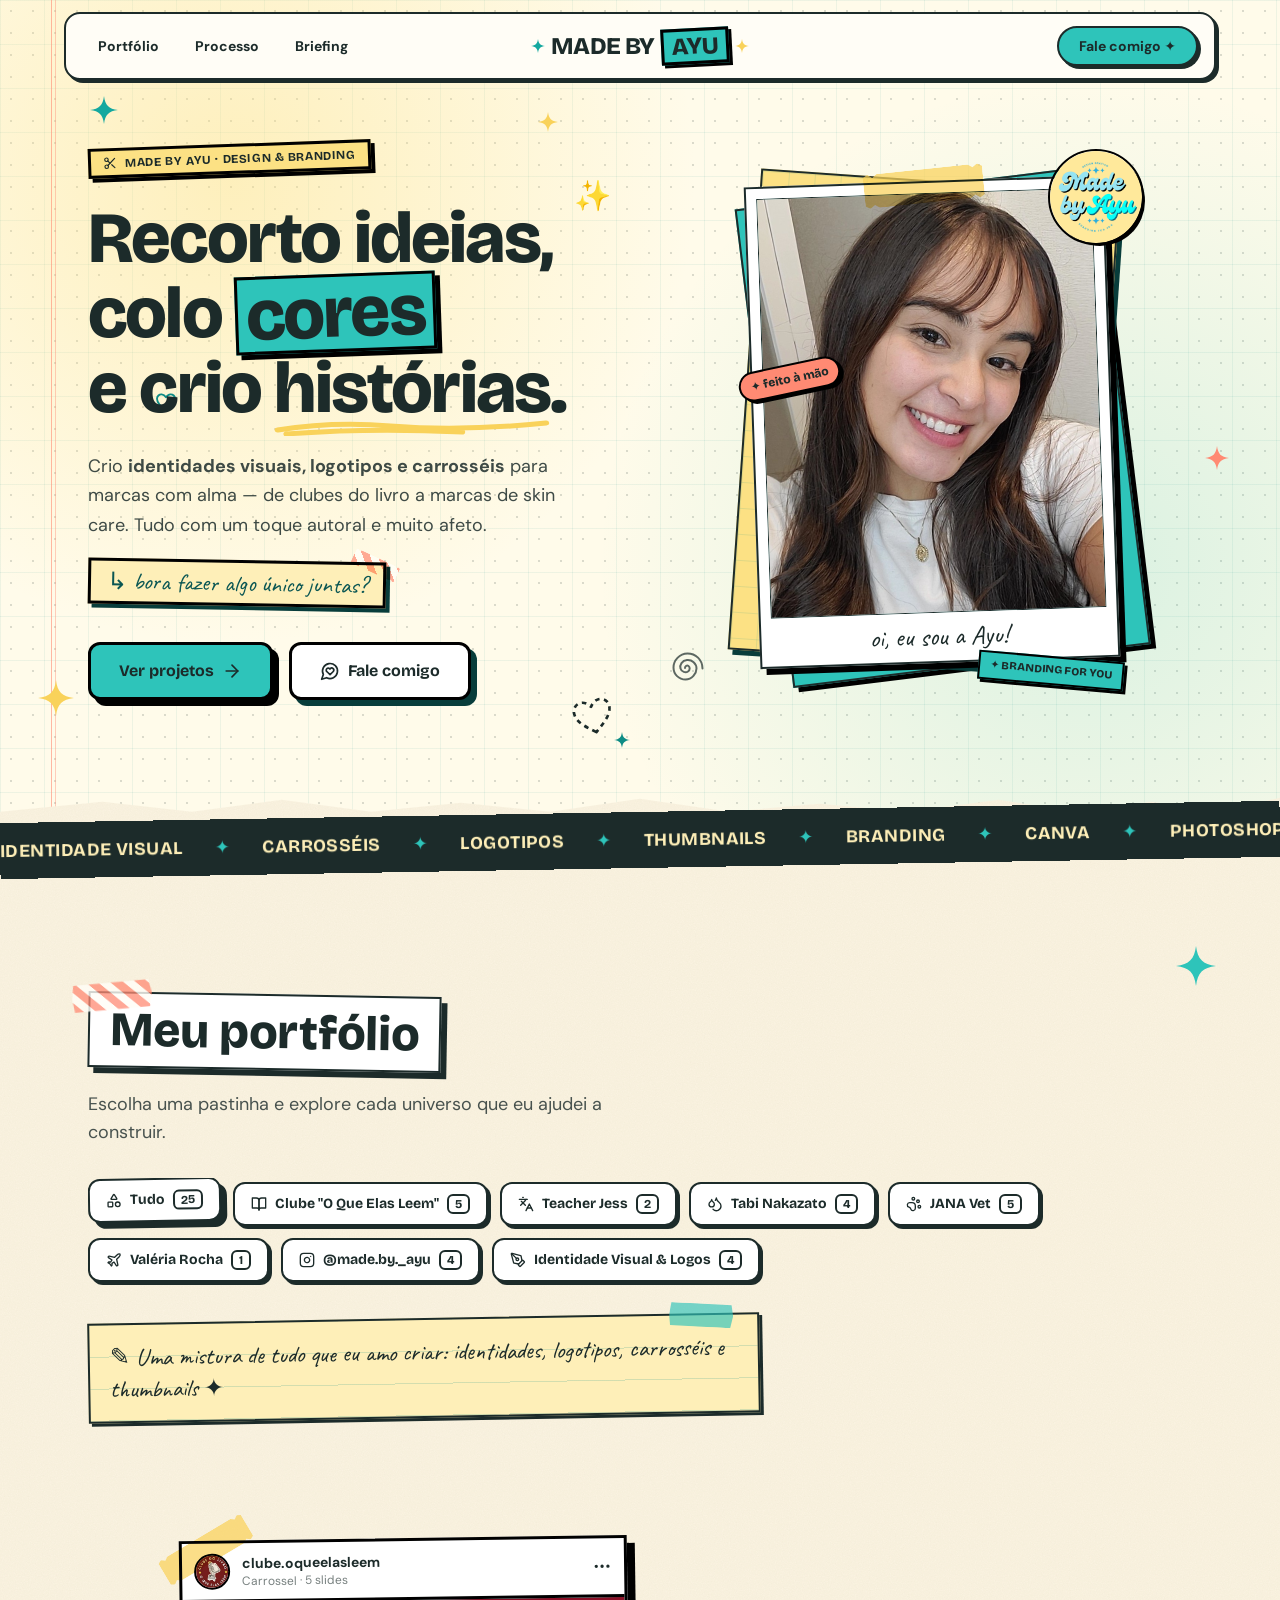
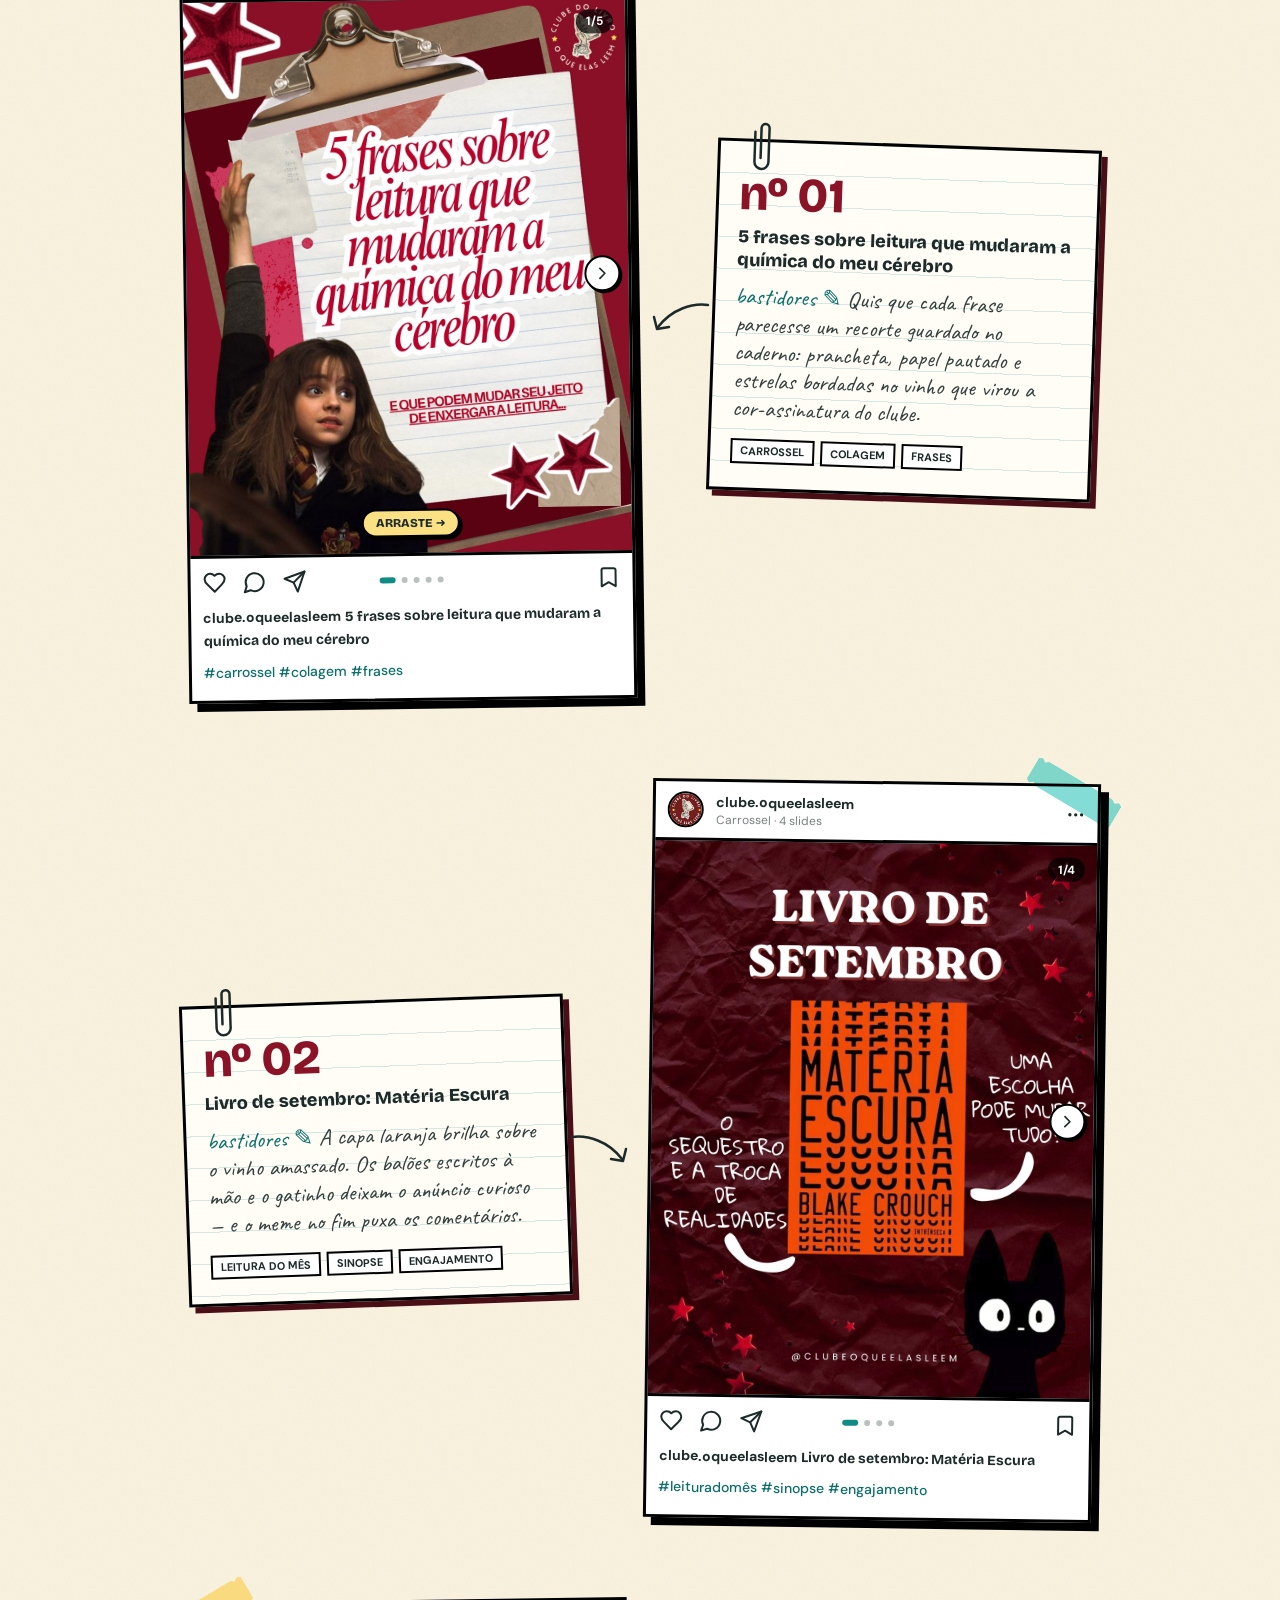
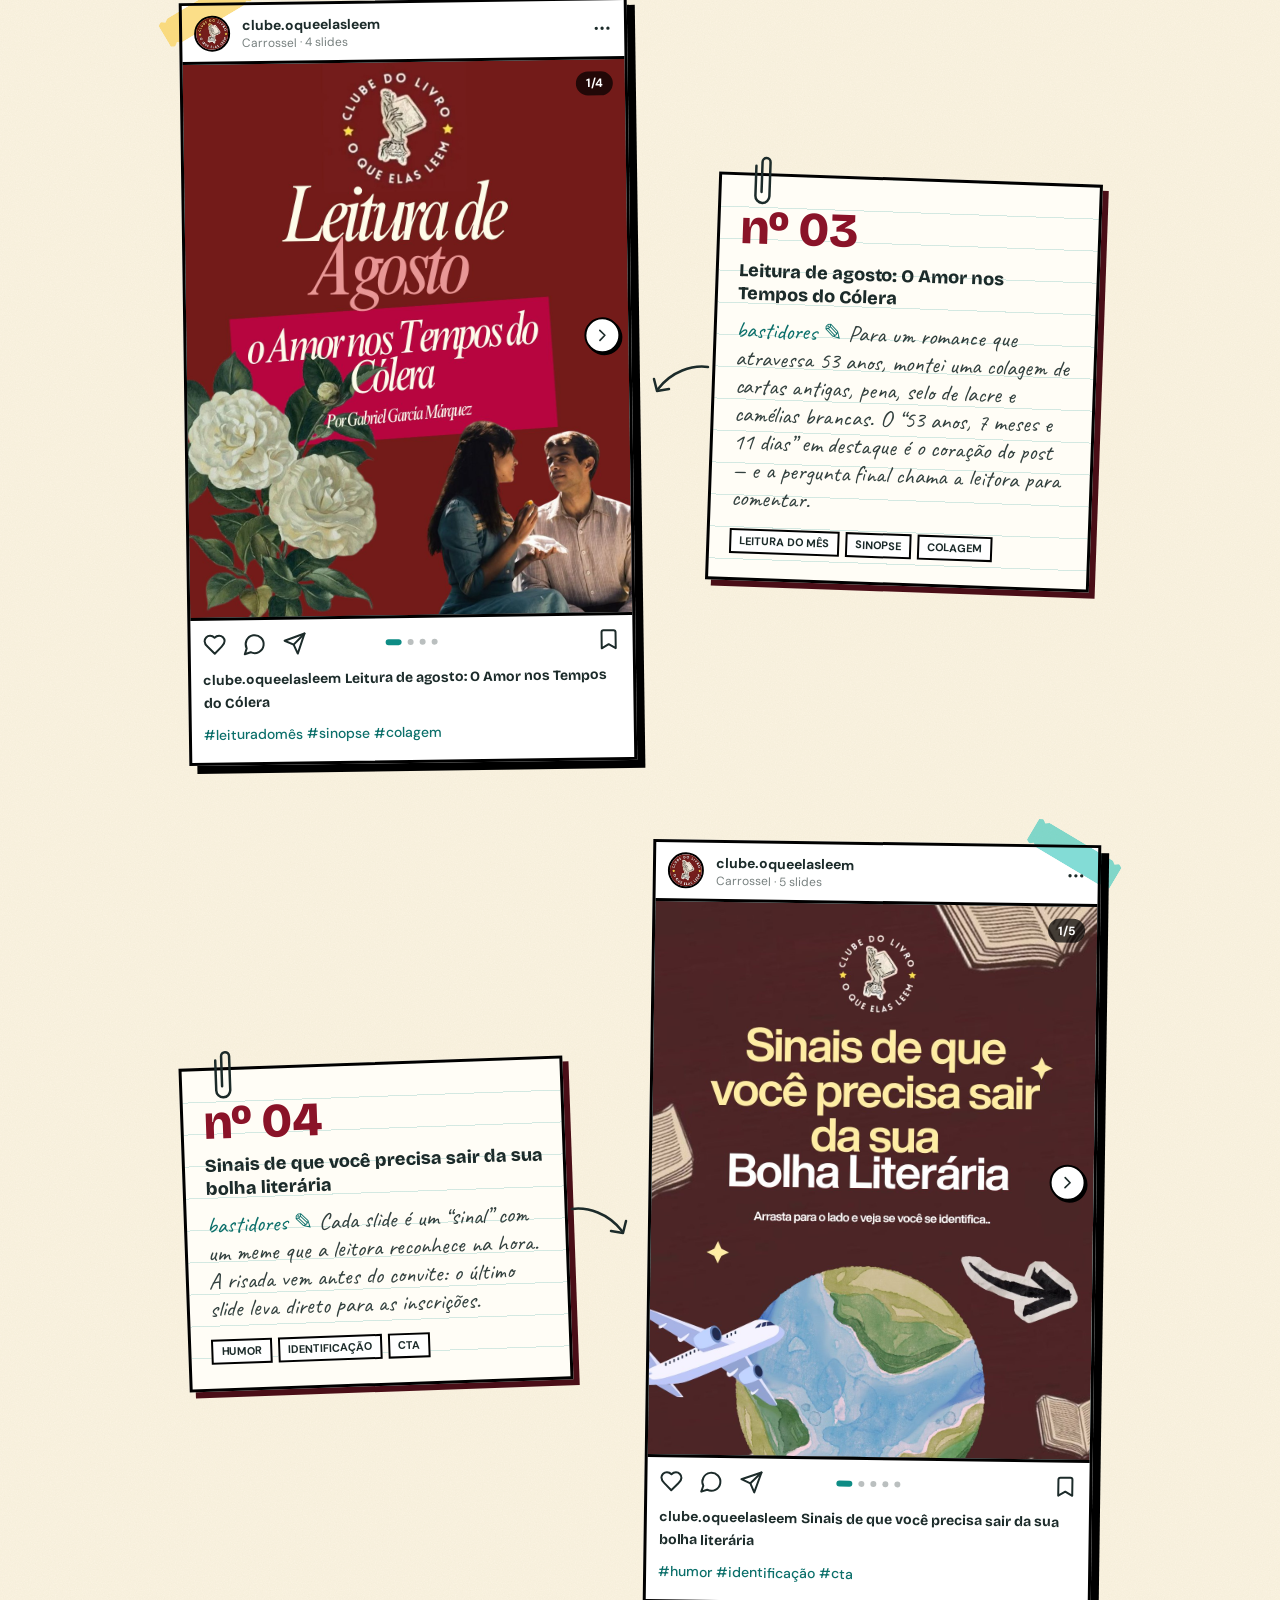
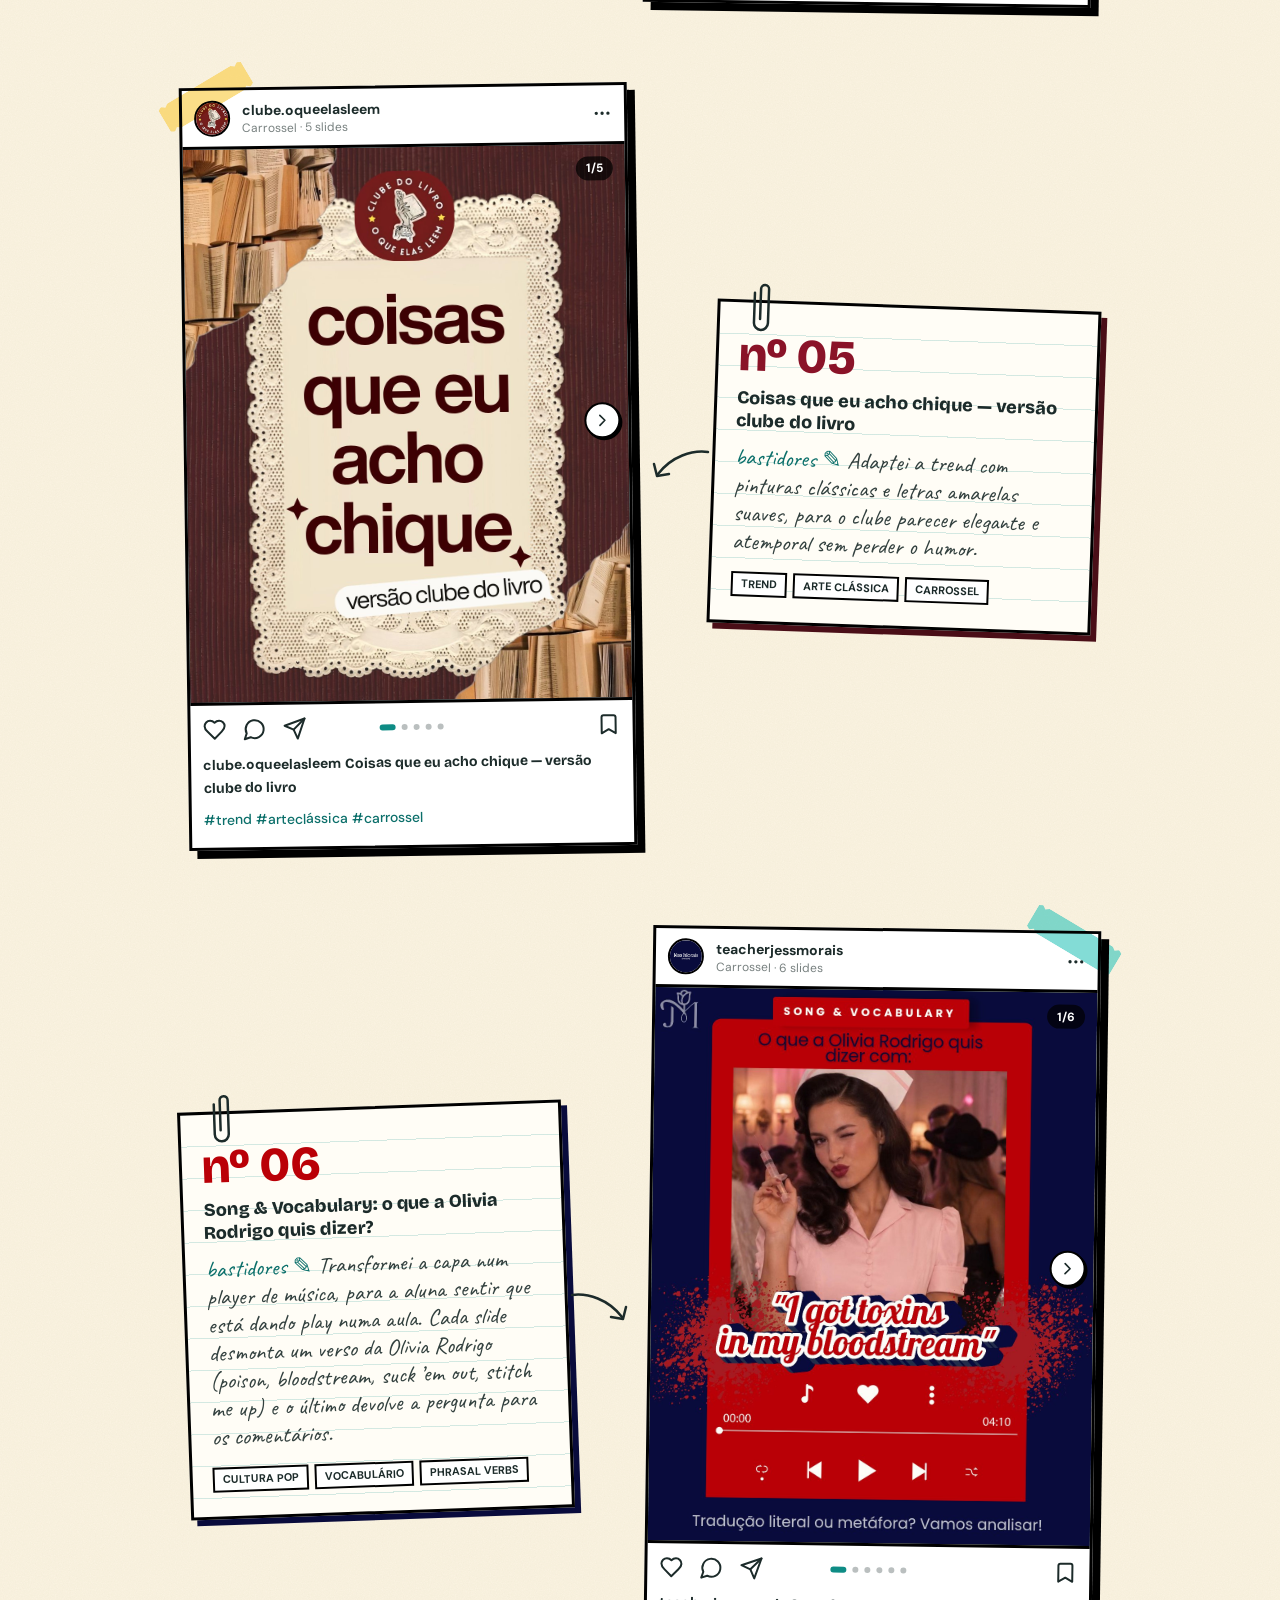
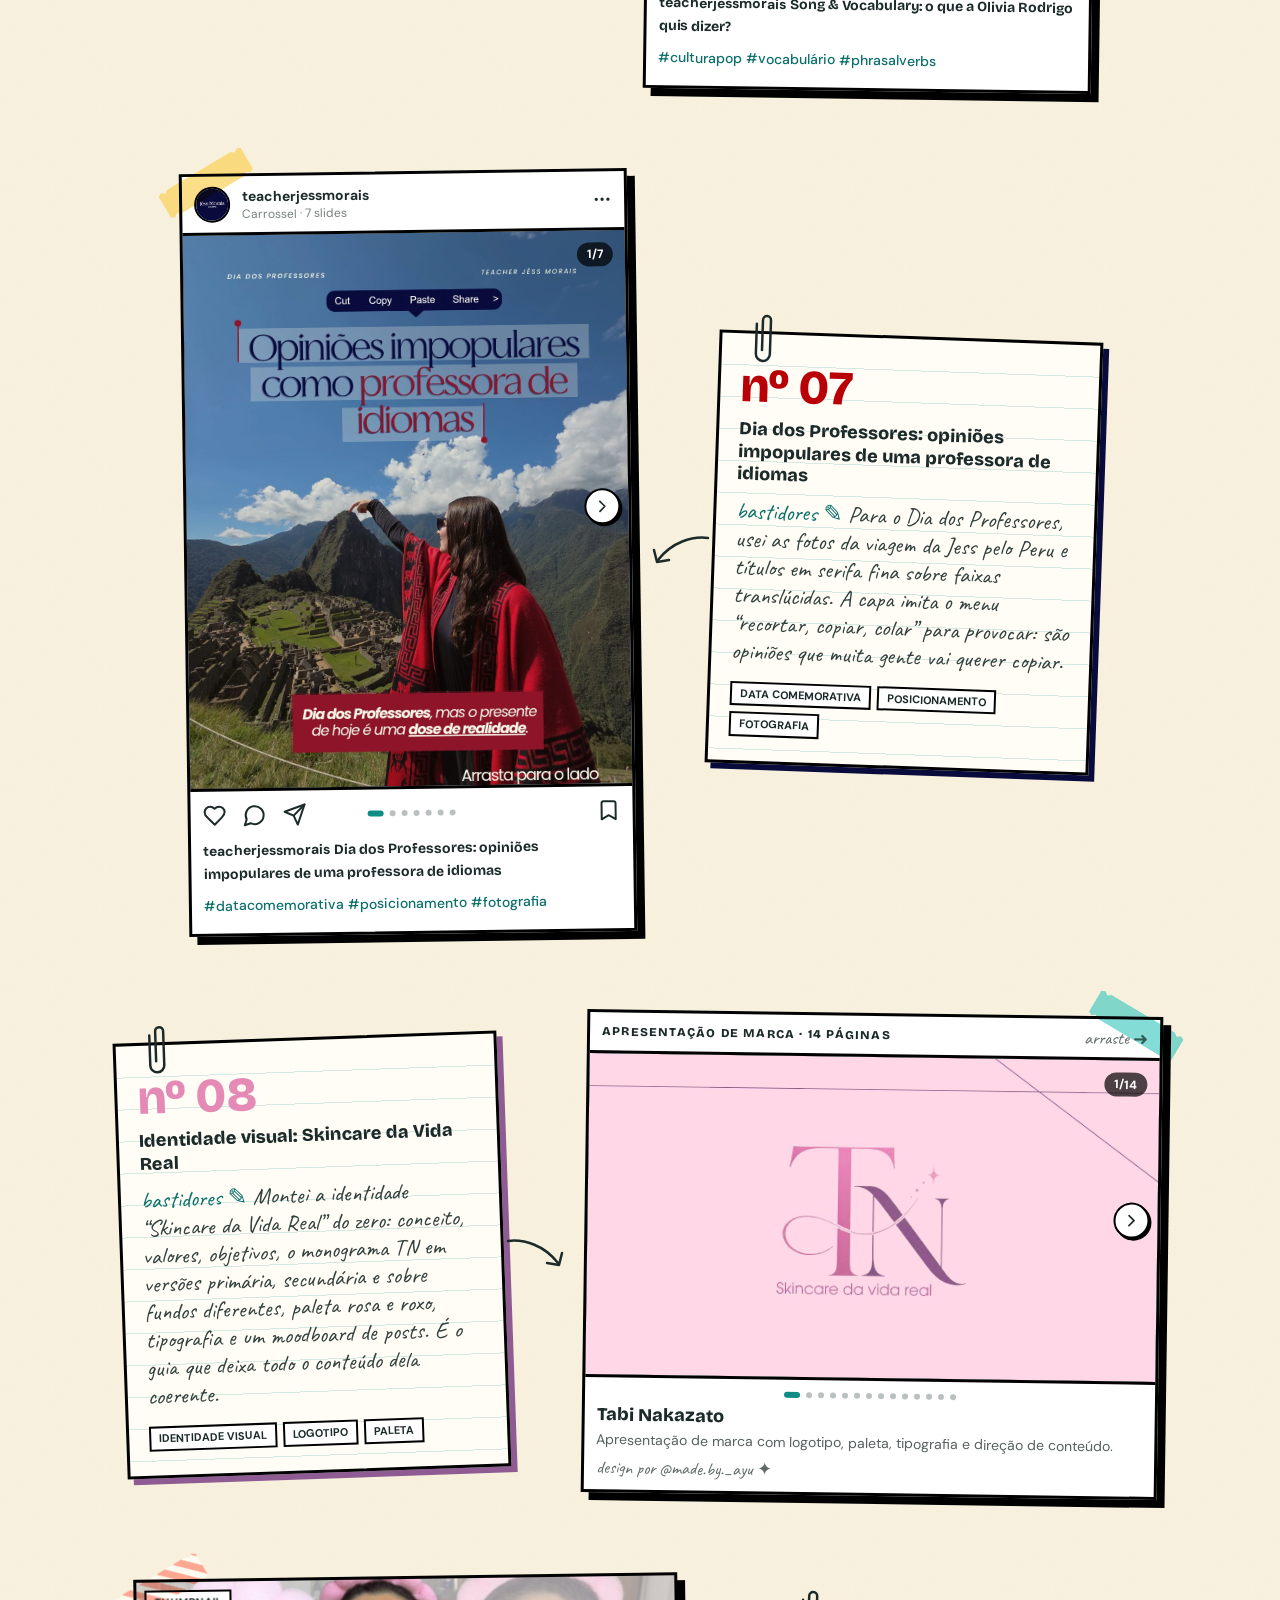
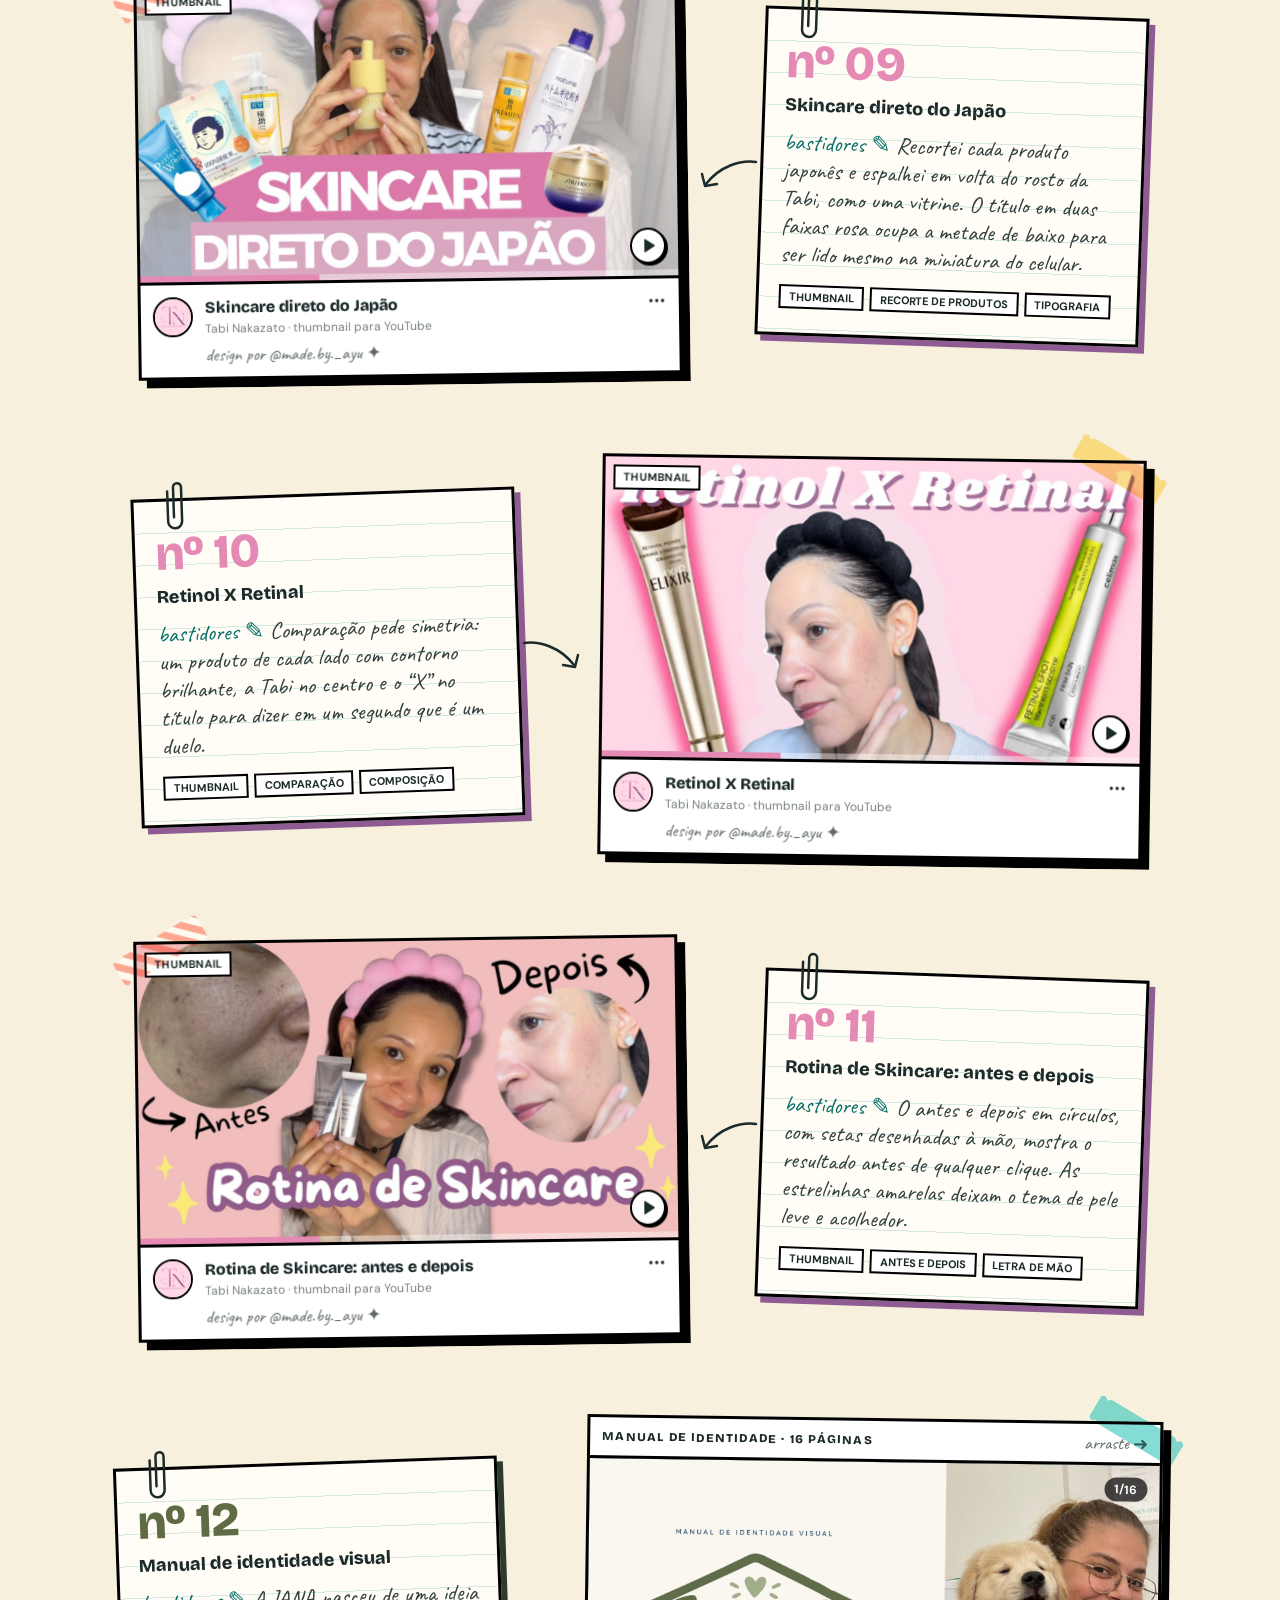
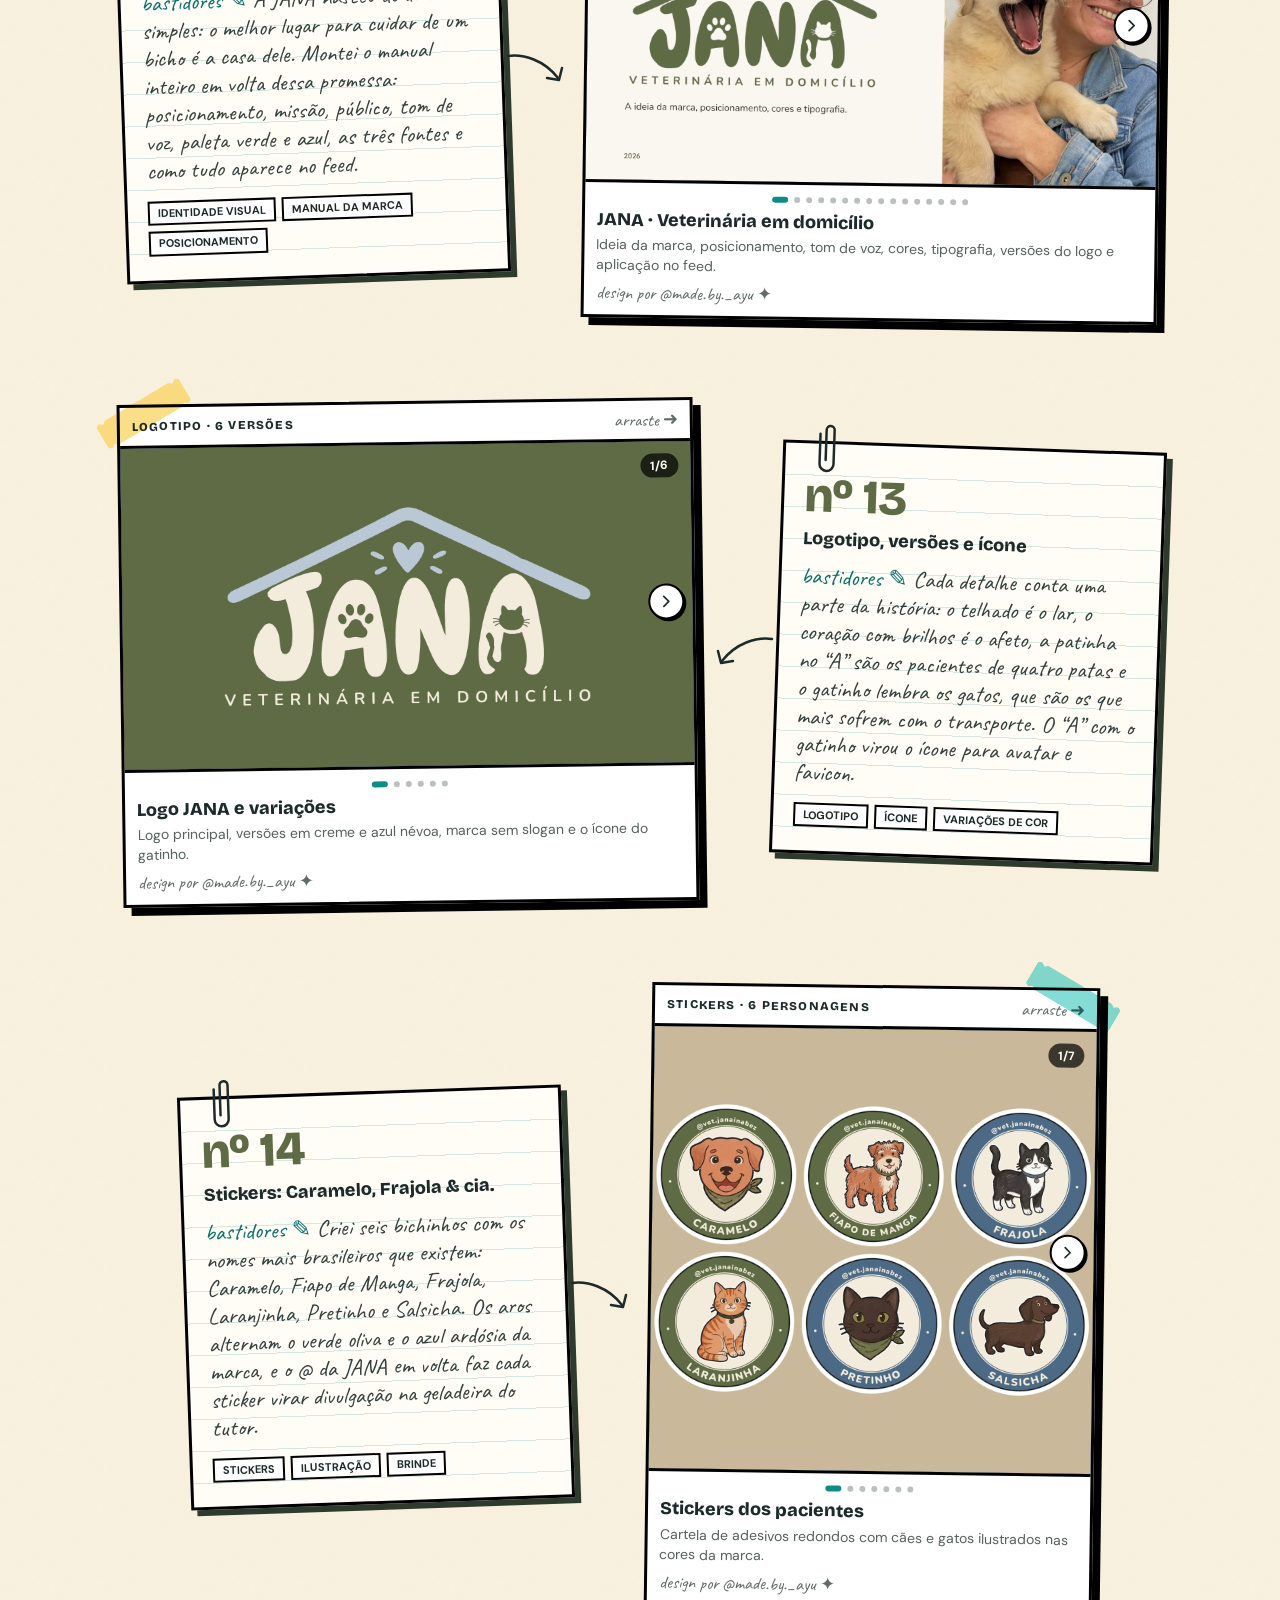
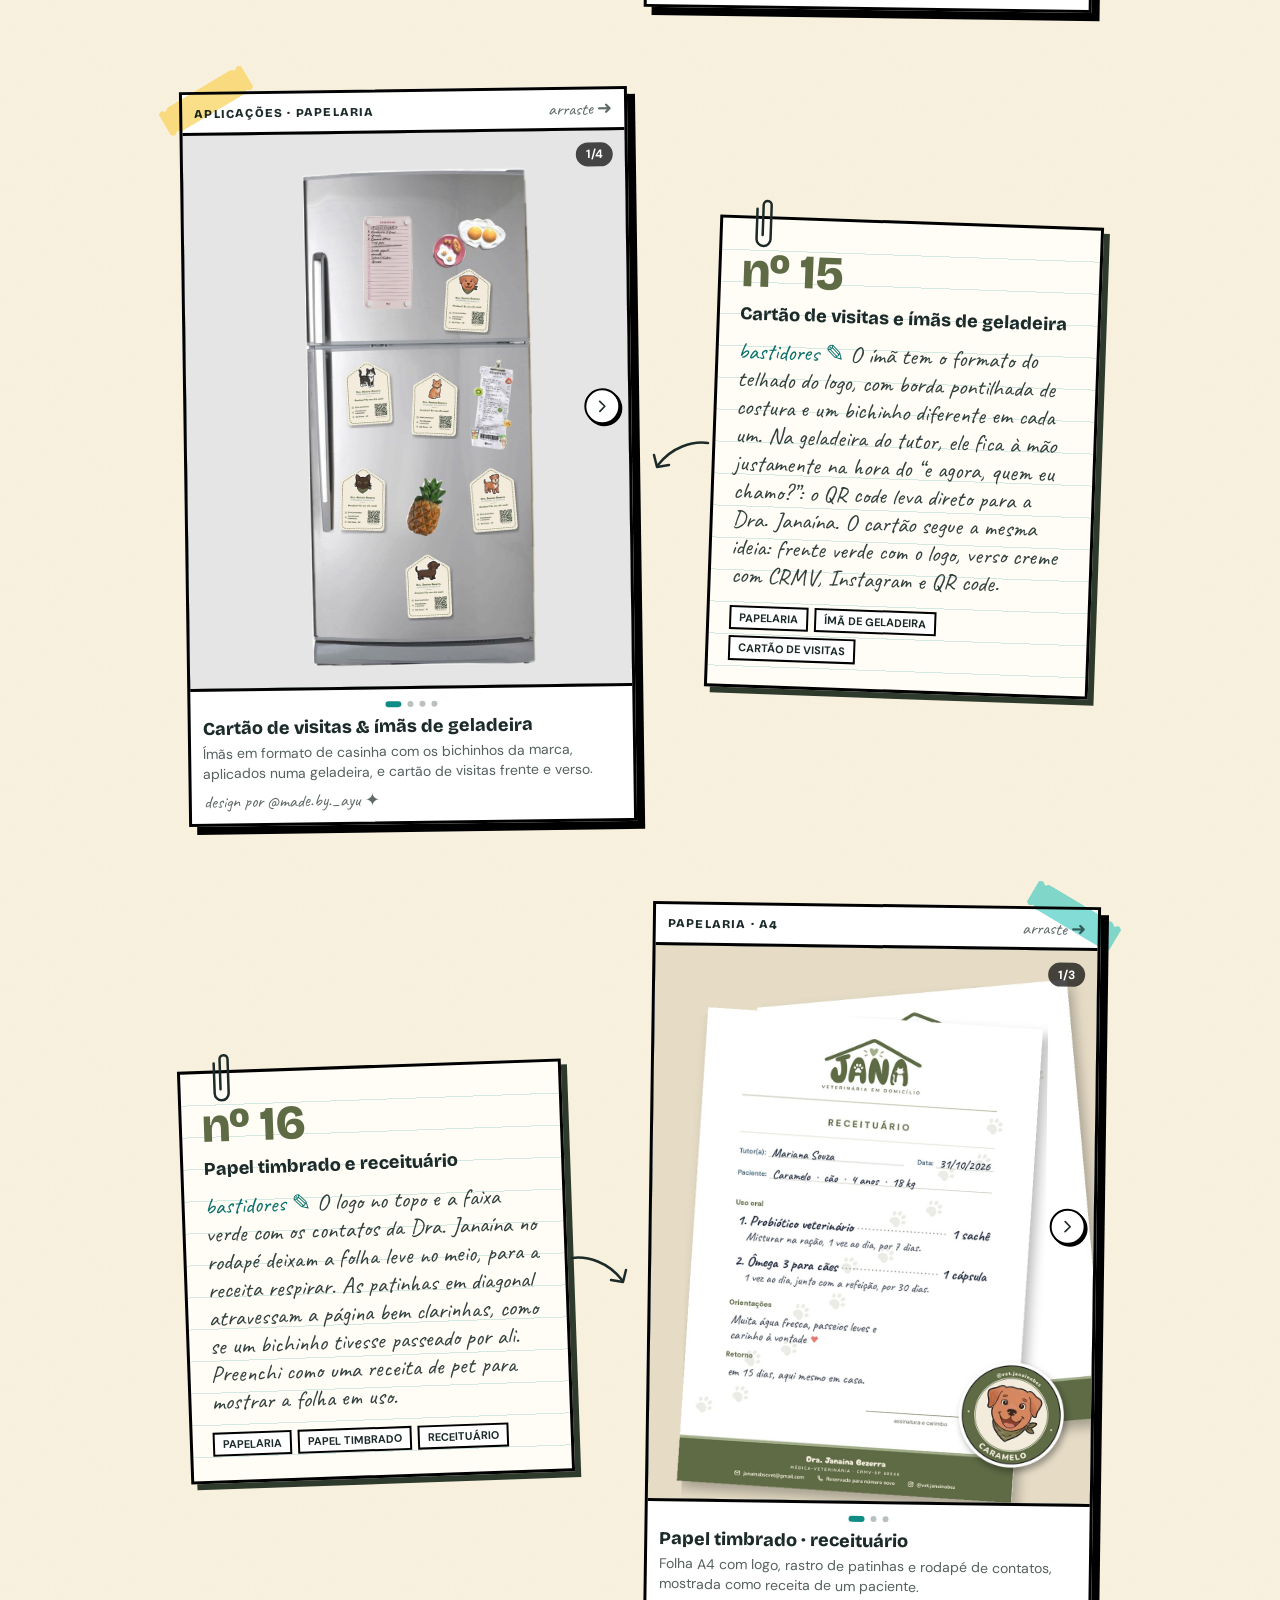
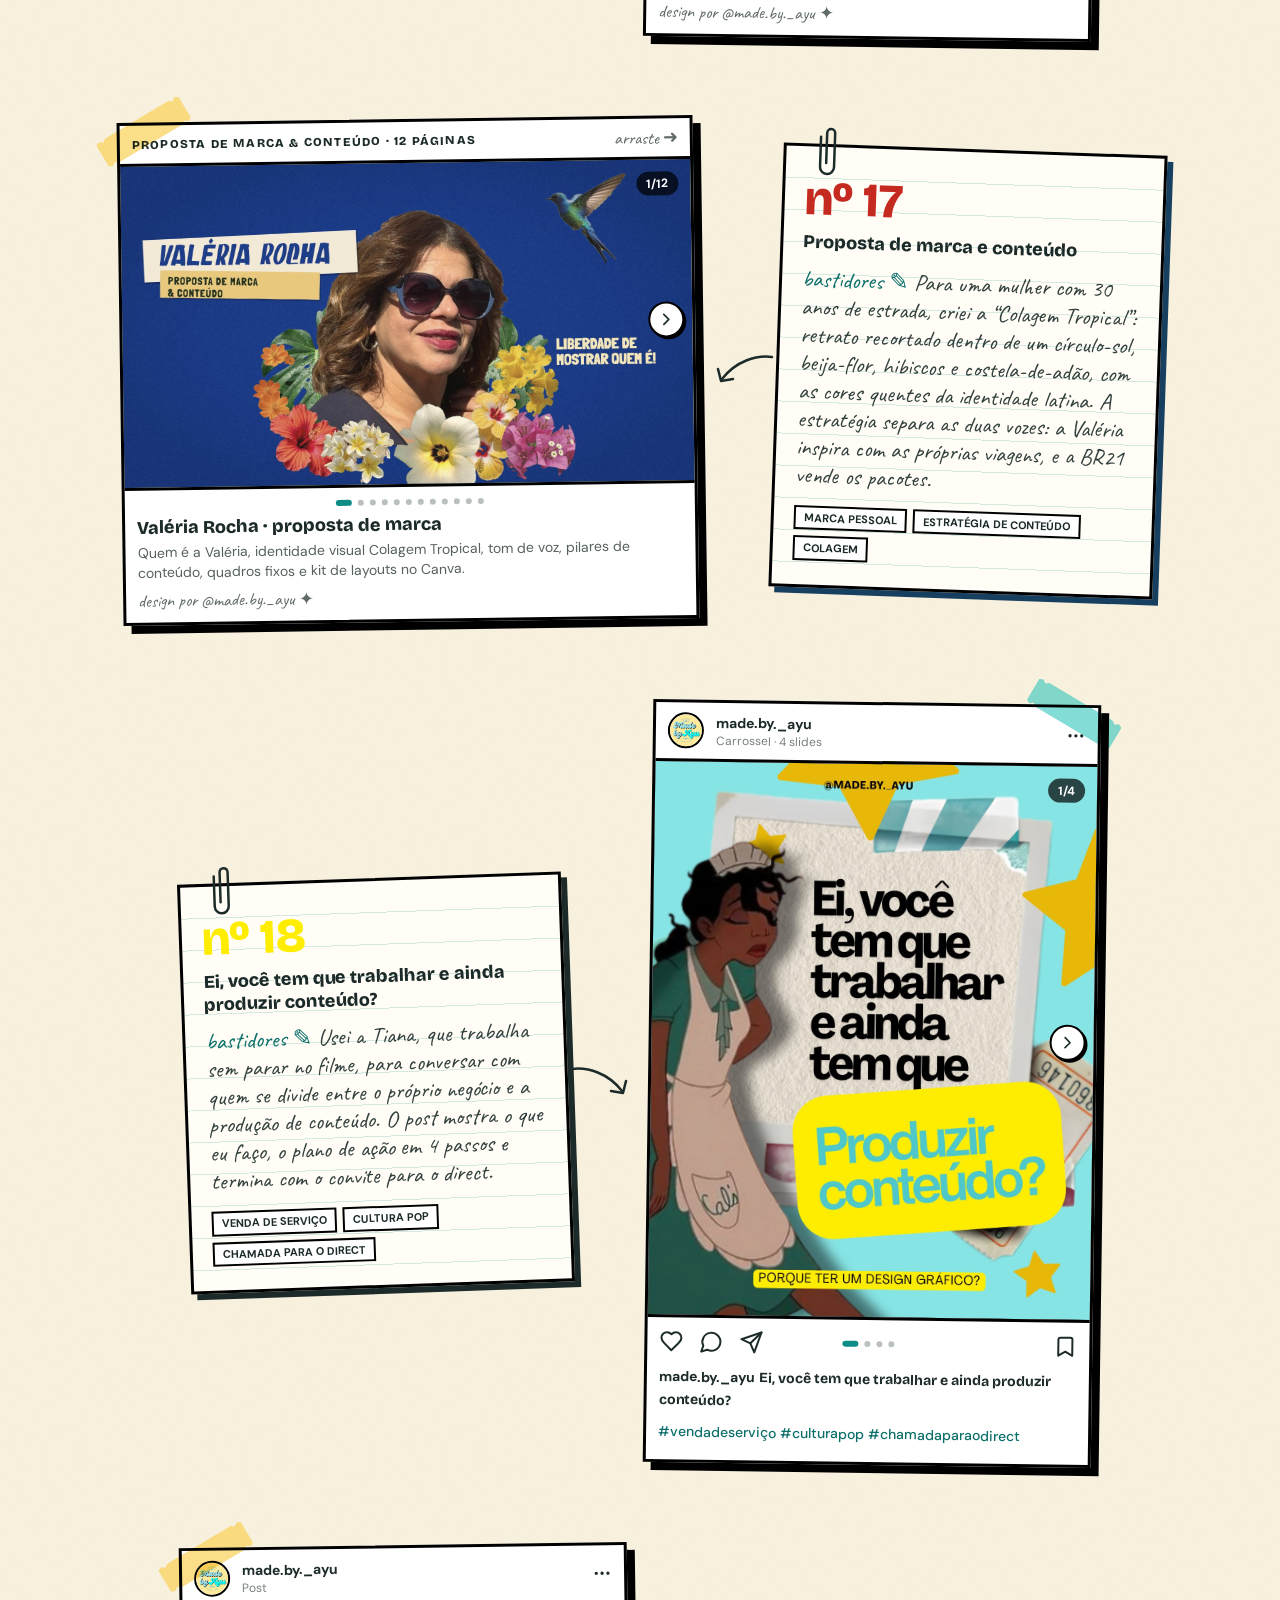
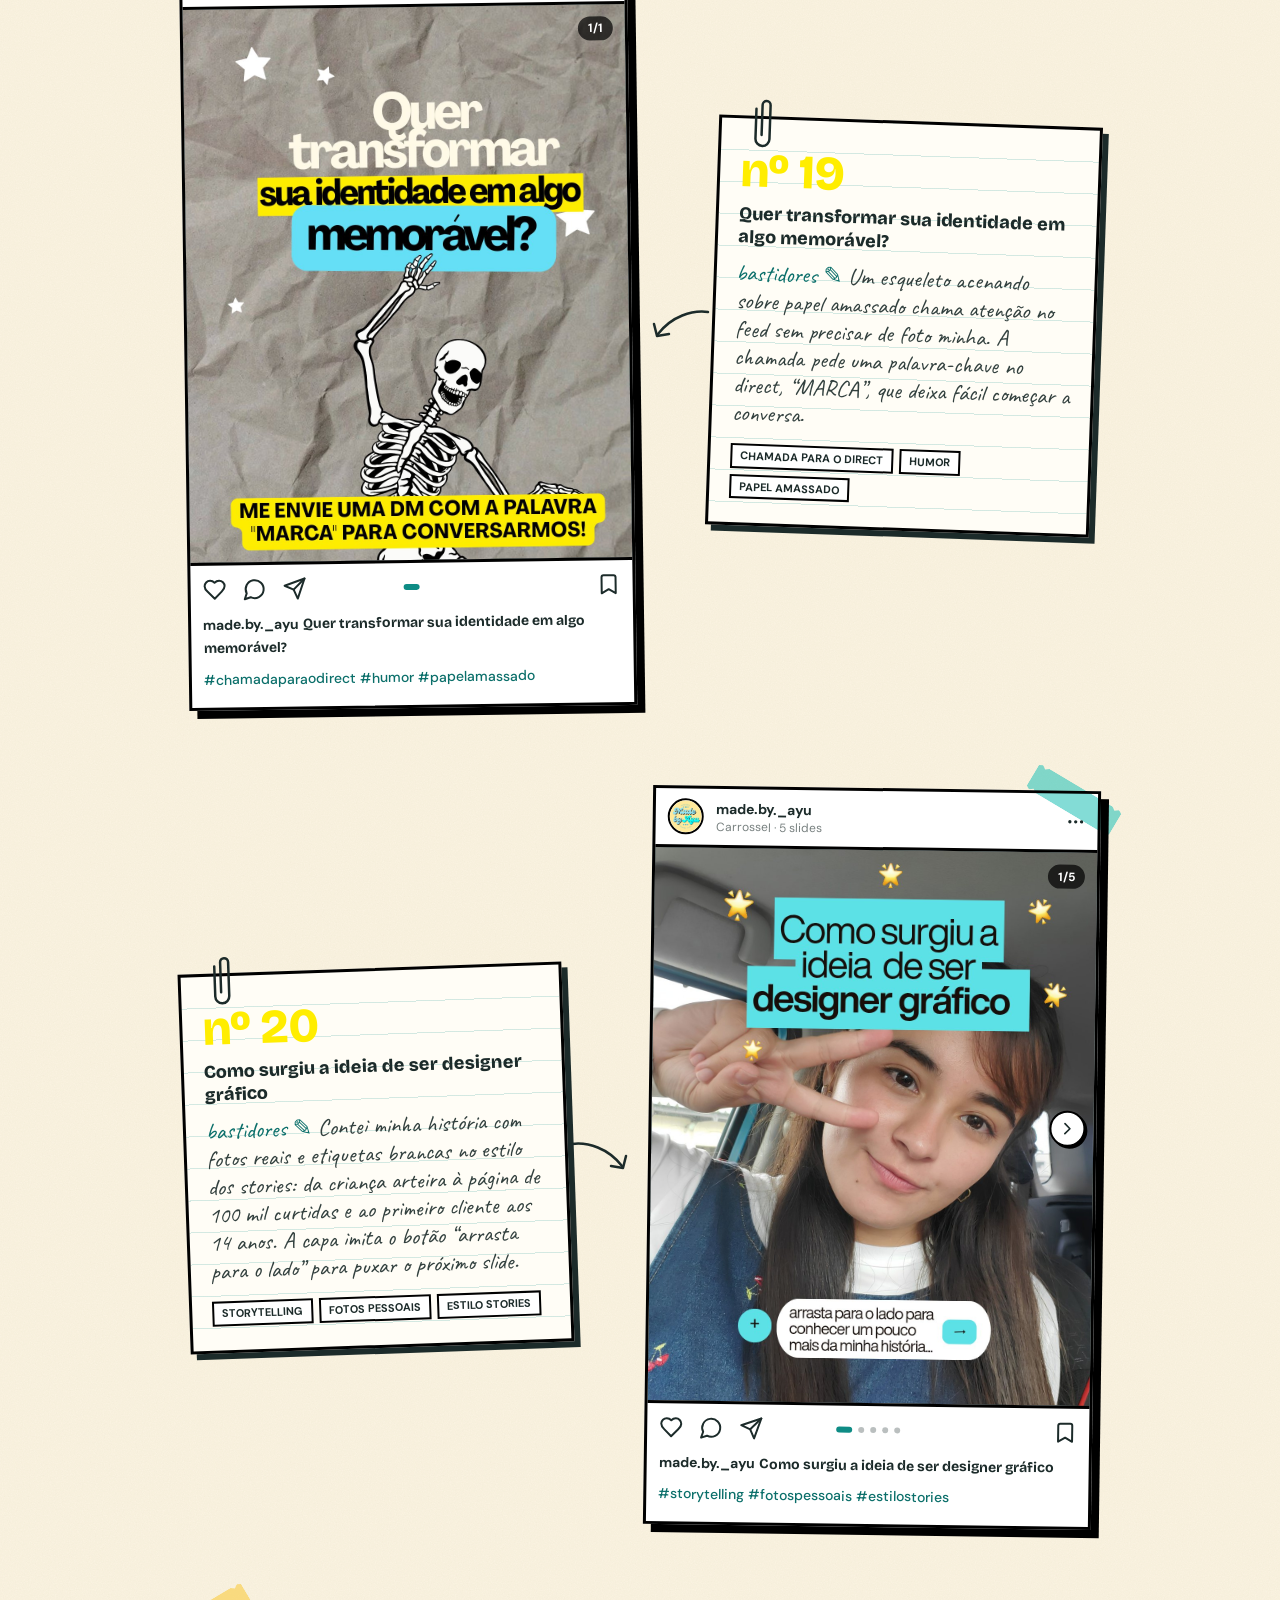
==== commit 37265825: "Add files via upload" ====
--- a/index.html
+++ b/index.html
@@ -5,8 +5,8 @@
   <meta name="viewport" content="width=device-width,initial-scale=1,viewport-fit=cover" />
   <title>Made by Ayu</title>
 <meta name="description" content="Portfólio criativo de design gráfico, identidade visual e edição de vídeos para YouTube e Instagram." />
-  <link rel="stylesheet" href="assets/css/tailwind.css?v=9" />
-  <link rel="stylesheet" href="assets/css/style.css?v=9" />
+  <link rel="stylesheet" href="assets/css/tailwind.css?v=10" />
+  <link rel="stylesheet" href="assets/css/style.css?v=10" />
   <link rel="icon" type="image/png" href="assets/images/logo-made-by-ayu.png" />
 </head>
 <body>
@@ -435,8 +435,8 @@
   </a>
 
   <!-- ===================== SCRIPTS ===================== -->
-  <script src="assets/js/icones.js?v=9"></script>
-  <script src="assets/js/main.js?v=9"></script>
+  <script src="assets/js/icones.js?v=10"></script>
+  <script src="assets/js/main.js?v=10"></script>
 
 
 </body>
--- a/assets/css/style.css
+++ b/assets/css/style.css
@@ -569,3 +569,28 @@
   content: ""; bottom: 18px; left: 18px; width: 54px; height: 54px; transform: rotate(-14deg);
   background: url("data:image/svg+xml,%3Csvg xmlns='http://www.w3.org/2000/svg' viewBox='0 0 24 24' fill='%23F3ECDC'%3E%3Ccircle cx='6' cy='8' r='2.4'/%3E%3Ccircle cx='10.5' cy='4.6' r='2.4'/%3E%3Ccircle cx='15.5' cy='4.6' r='2.4'/%3E%3Ccircle cx='19' cy='8.6' r='2.4'/%3E%3Cpath d='M12.6 10.5c3.4 0 6.6 4.2 6.6 7.4 0 2.4-1.8 3.4-3.6 3.1-1.3-.2-2-.8-3-.8s-1.7.6-3 .8c-1.8.3-3.6-.7-3.6-3.1 0-3.2 3.2-7.4 6.6-7.4Z'/%3E%3C/svg%3E") center/contain no-repeat;
 }
+
+
+/* =========================================================
+   MESA DO CLIENTE — Valéria Rocha (azul com sol e hibisco, sem verde)
+   ========================================================= */
+.bg-valeria { background-color: #F0B43A; }
+.mesa-valeria {
+  position: relative;
+  overflow: hidden;
+  background-color: #1F4EB0;
+  background-image:
+    radial-gradient(circle at 88% 10%, #F0B43A 0 70px, transparent 71px),
+    radial-gradient(rgba(241,228,200,.12) 1.6px, transparent 2px),
+    radial-gradient(ellipse at 10% 95%, rgba(23,63,95,.6), transparent 50%);
+  background-size: auto, 22px 22px, auto;
+  border-top: 3px solid #000;
+  border-bottom: 3px solid #000;
+}
+@media (min-width: 640px) {
+  .mesa-valeria { border: 3px solid #000; box-shadow: 12px 12px 0 #E06A12; }
+}
+/* hibisco e aviãozinho nos cantos */
+.mesa-valeria::before, .mesa-valeria::after { position: absolute; pointer-events: none; line-height: 1; }
+.mesa-valeria::before { content: "✿"; bottom: 16px; left: 18px; font-size: 64px; color: #C42A1F; text-shadow: 3px 3px 0 #173F5F; transform: rotate(-12deg); }
+.mesa-valeria::after  { content: "✈"; top: 22px; left: 22px; font-size: 44px; color: #F1E4C8; text-shadow: 3px 3px 0 #173F5F; transform: rotate(-18deg); }
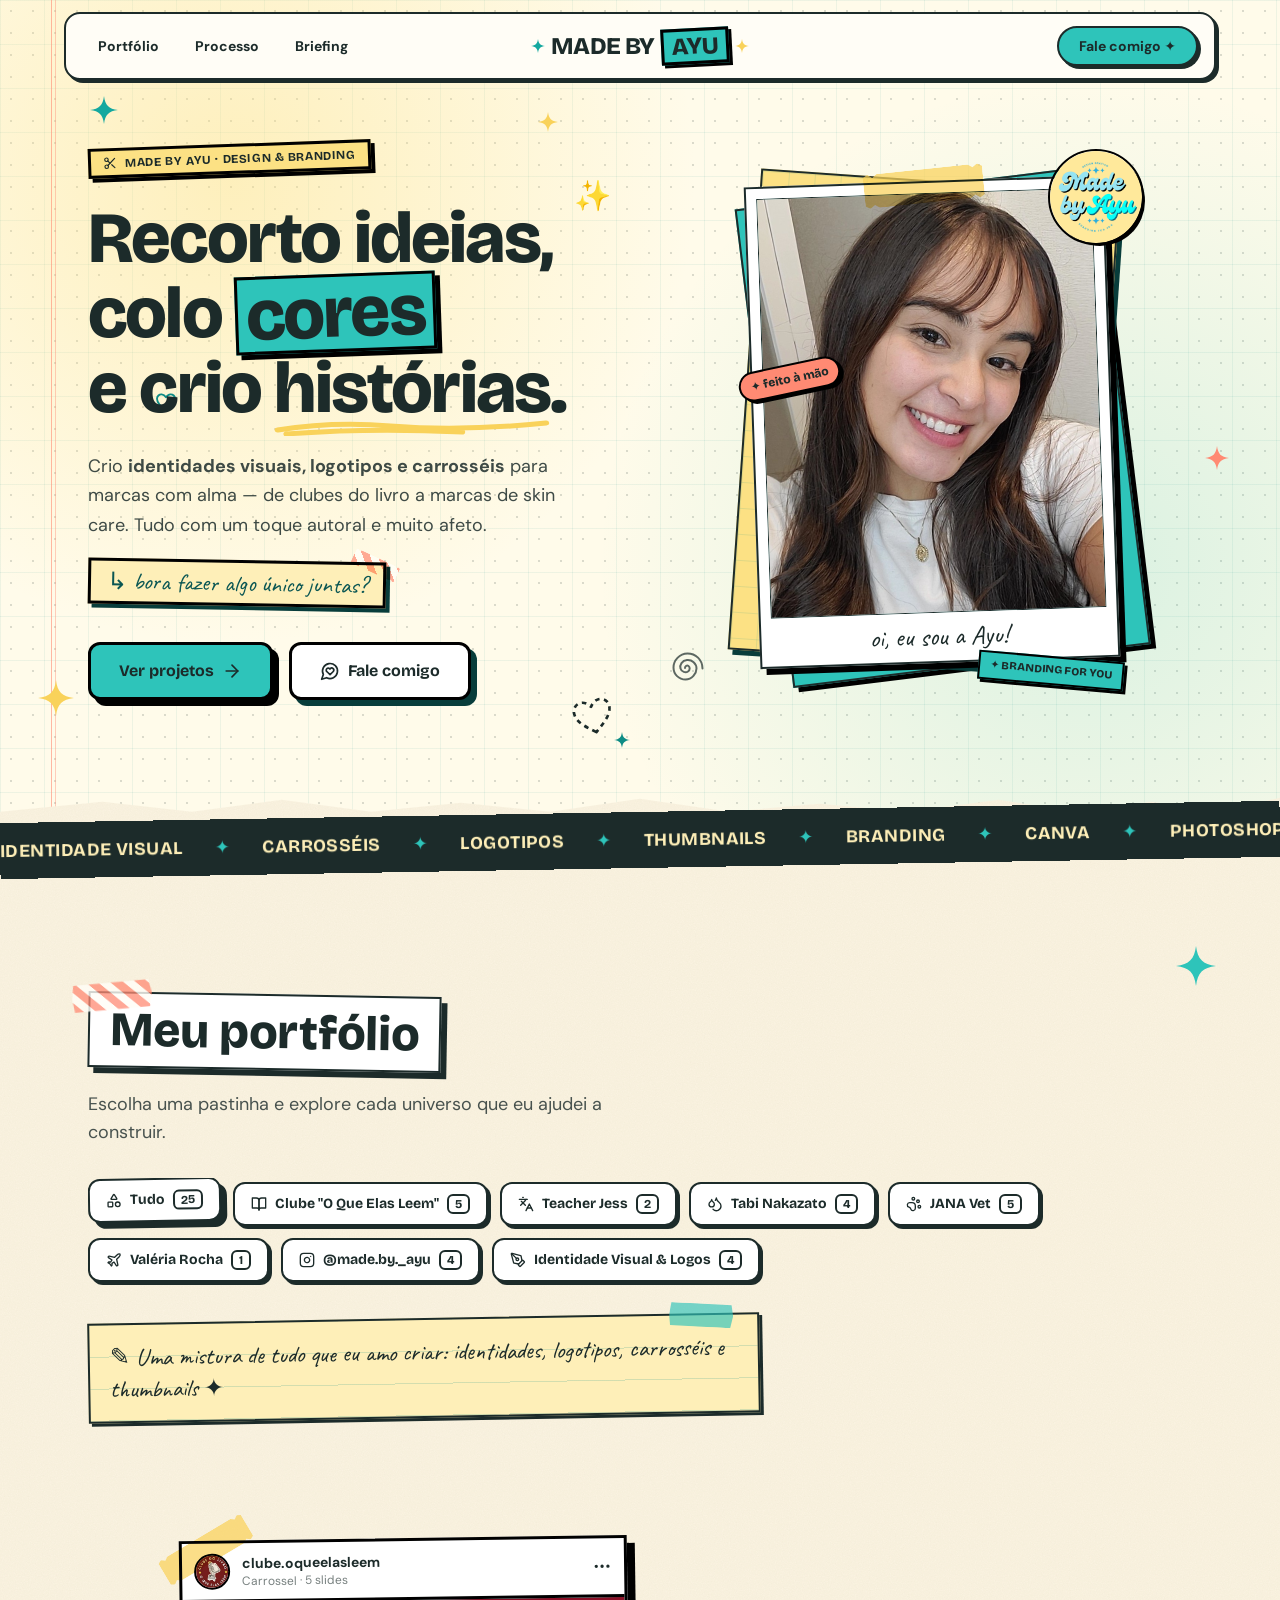
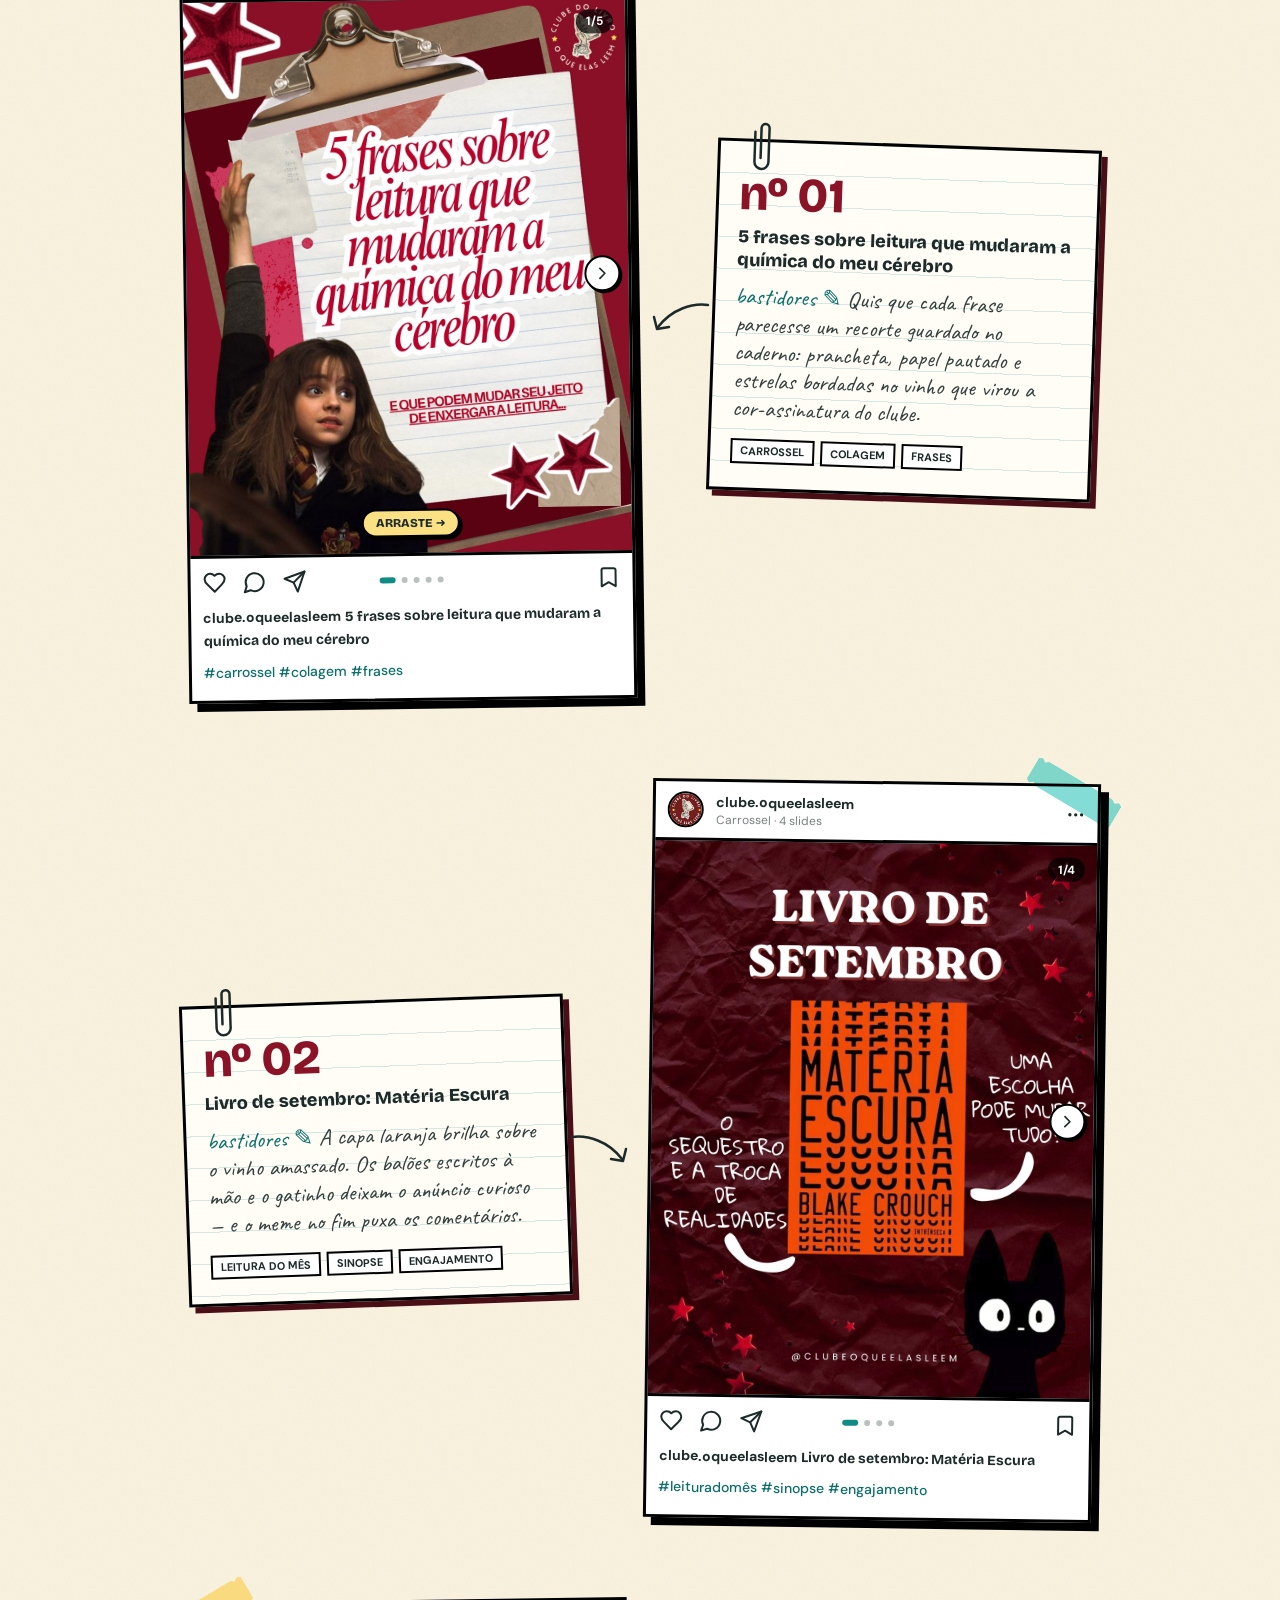
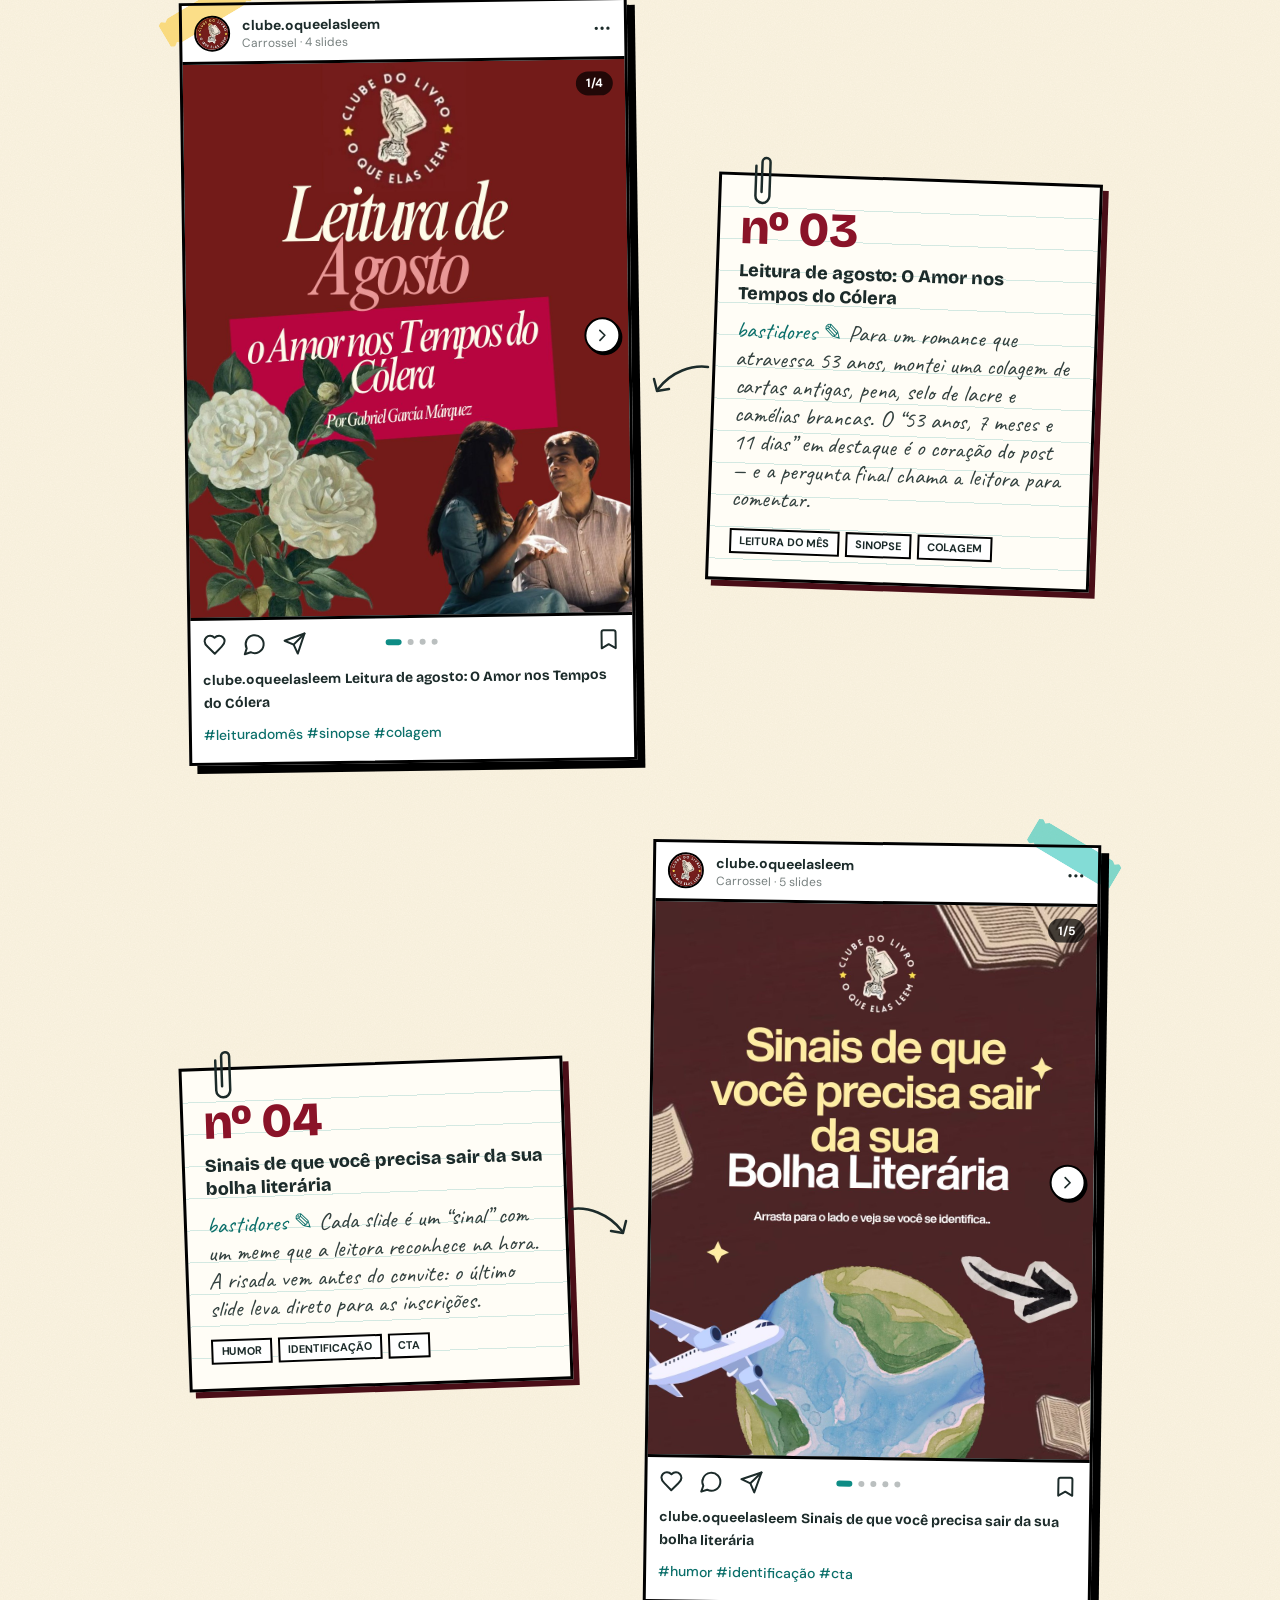
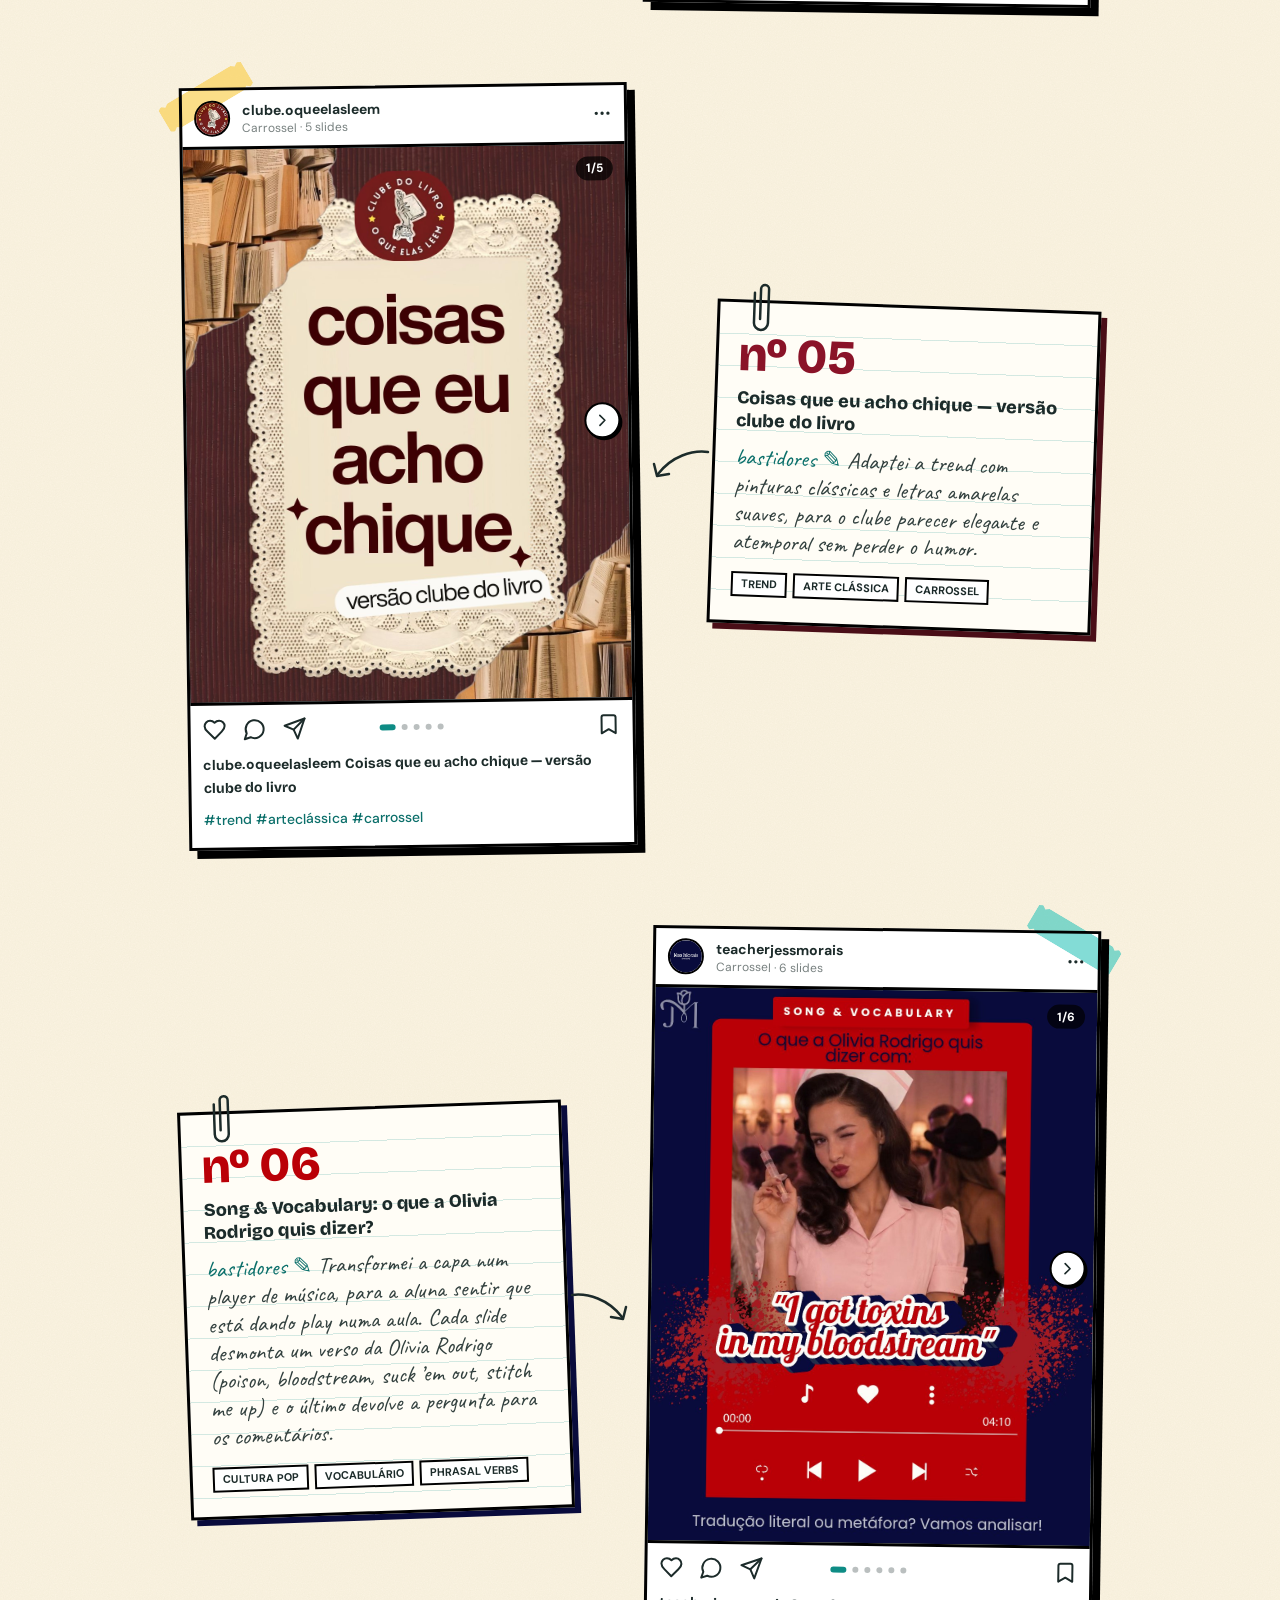
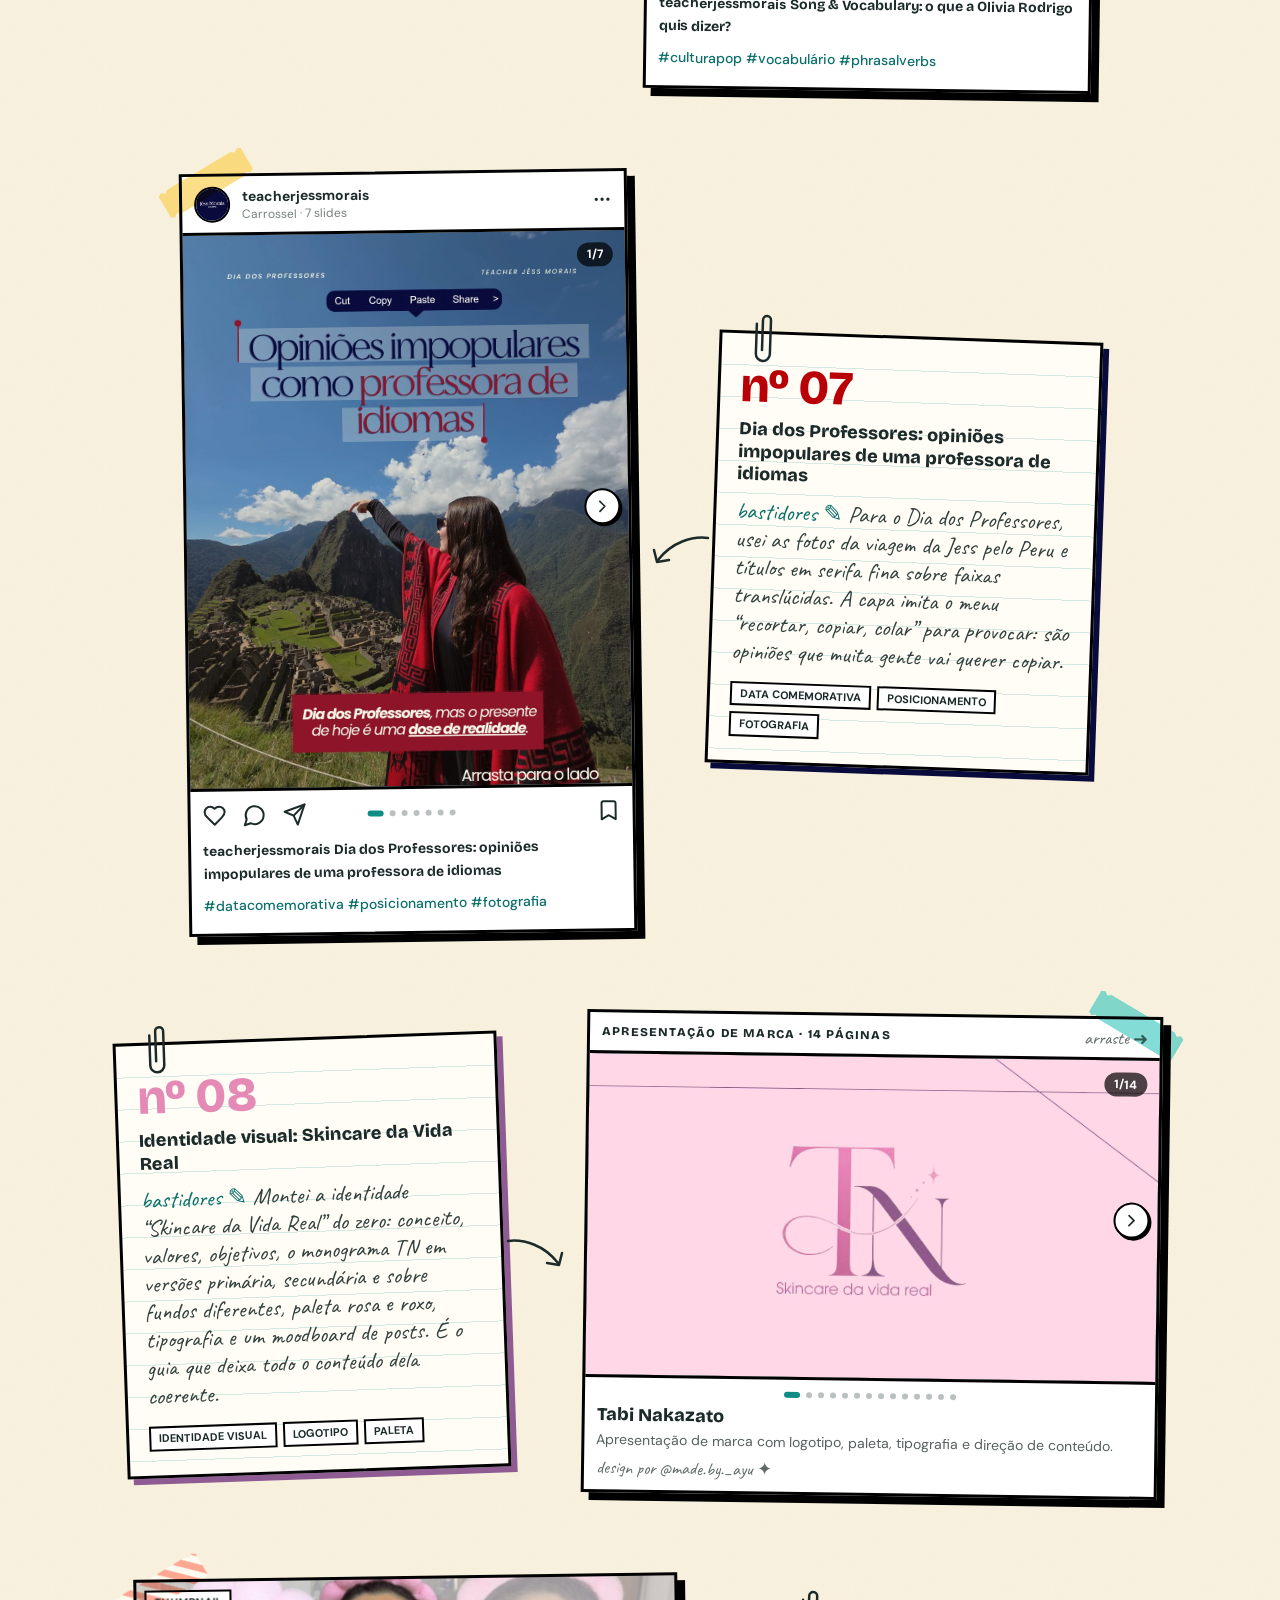
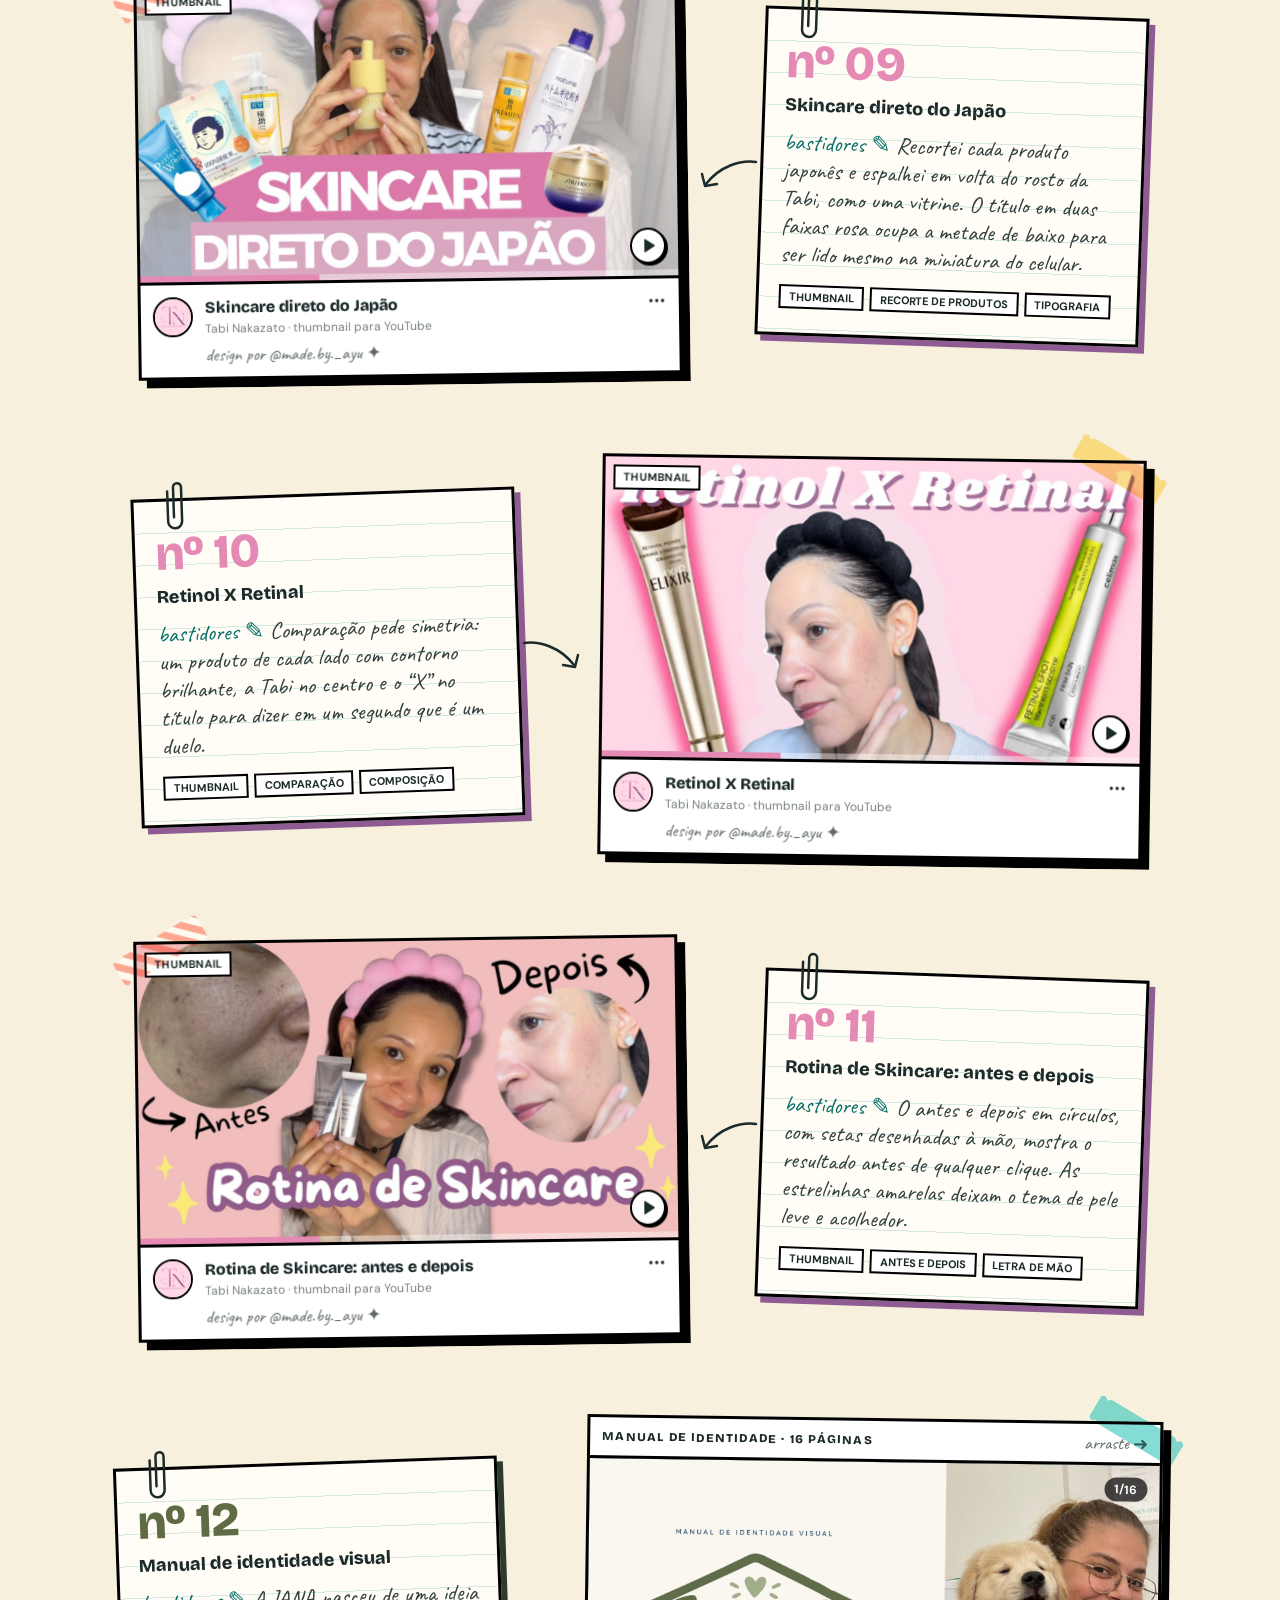
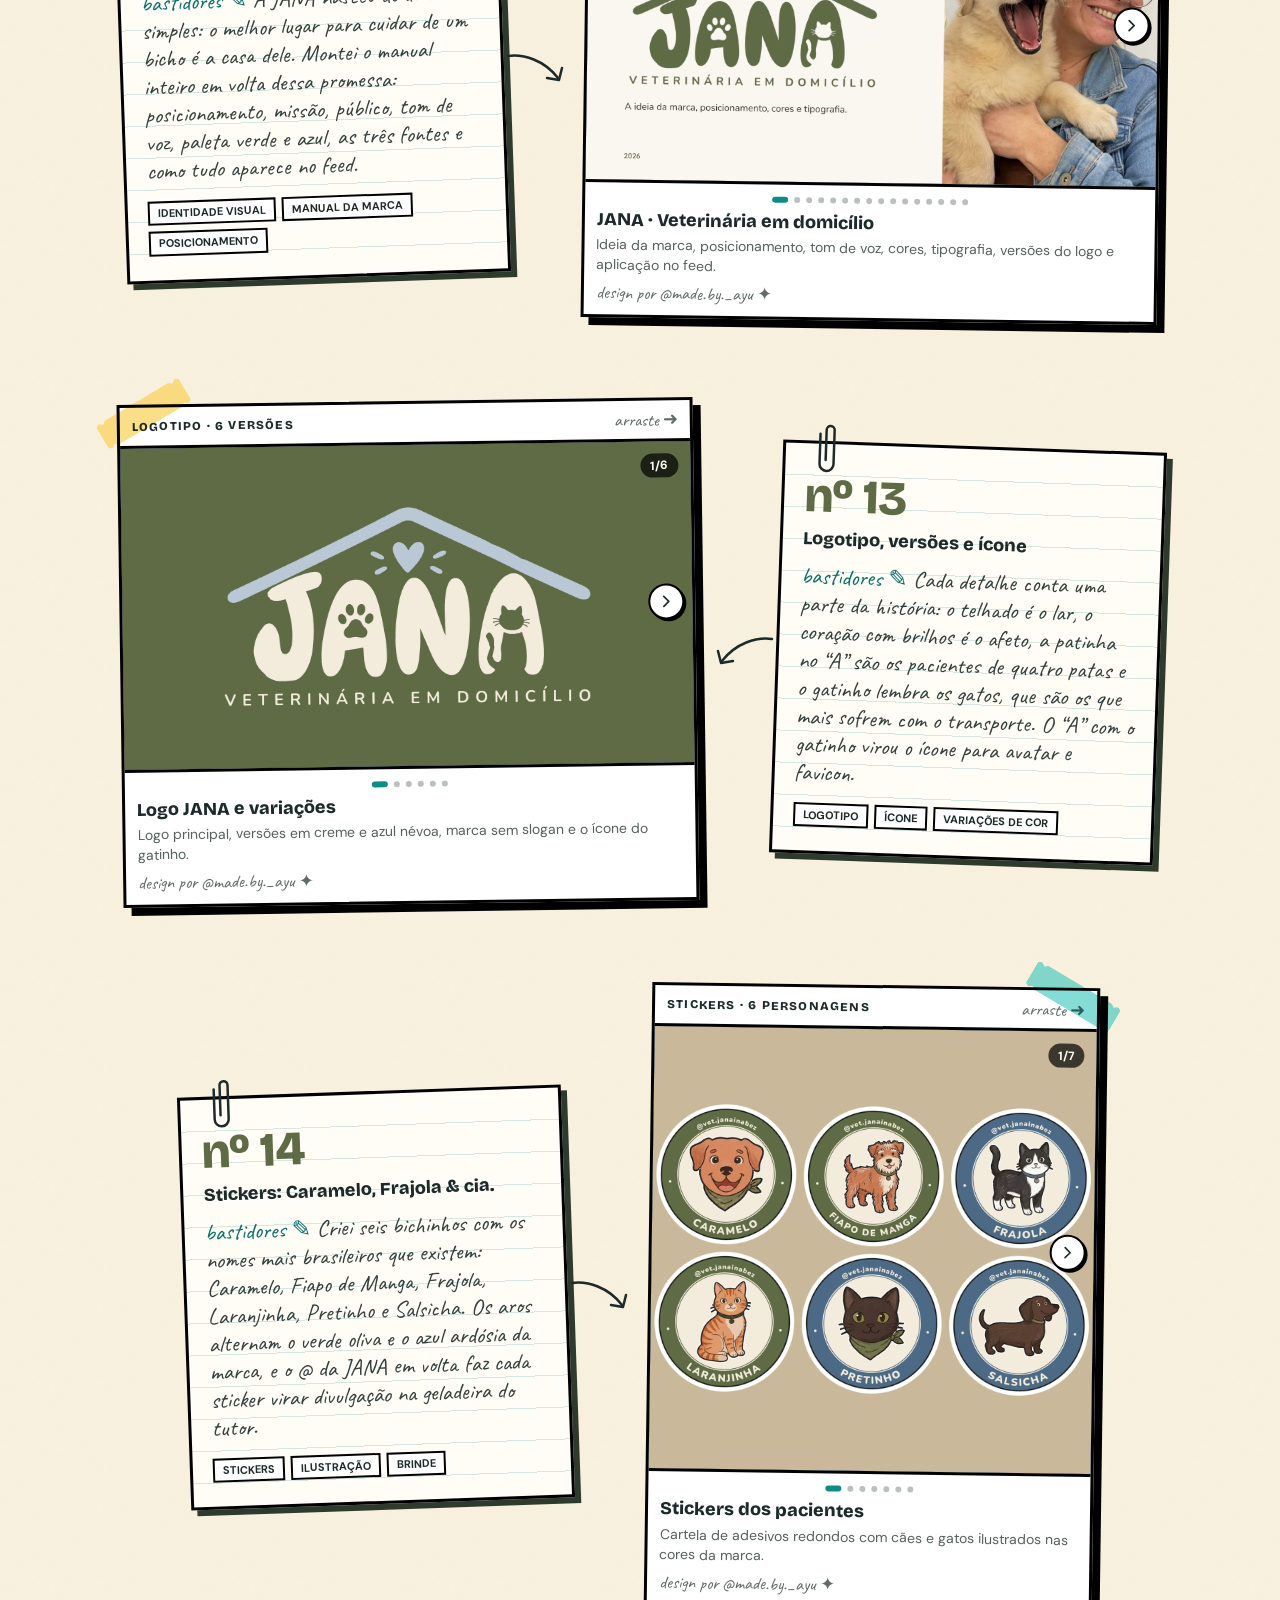
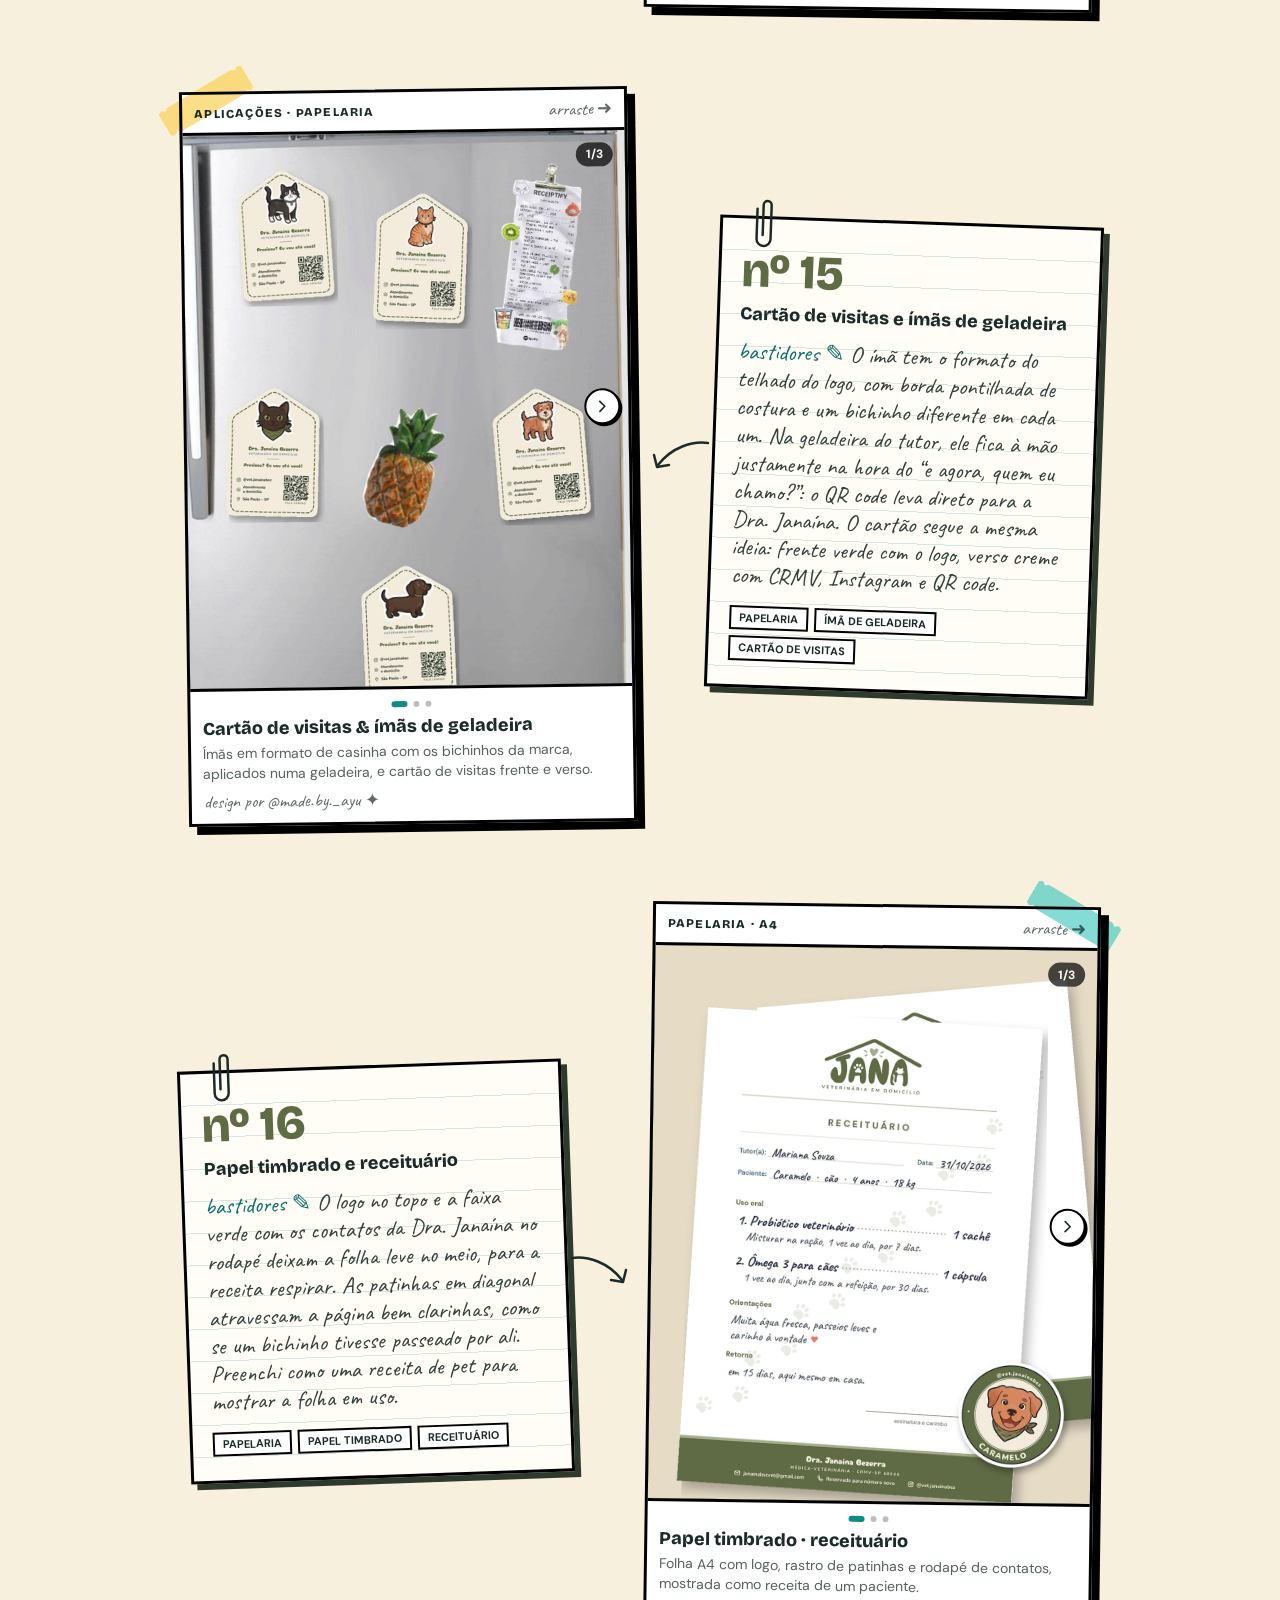
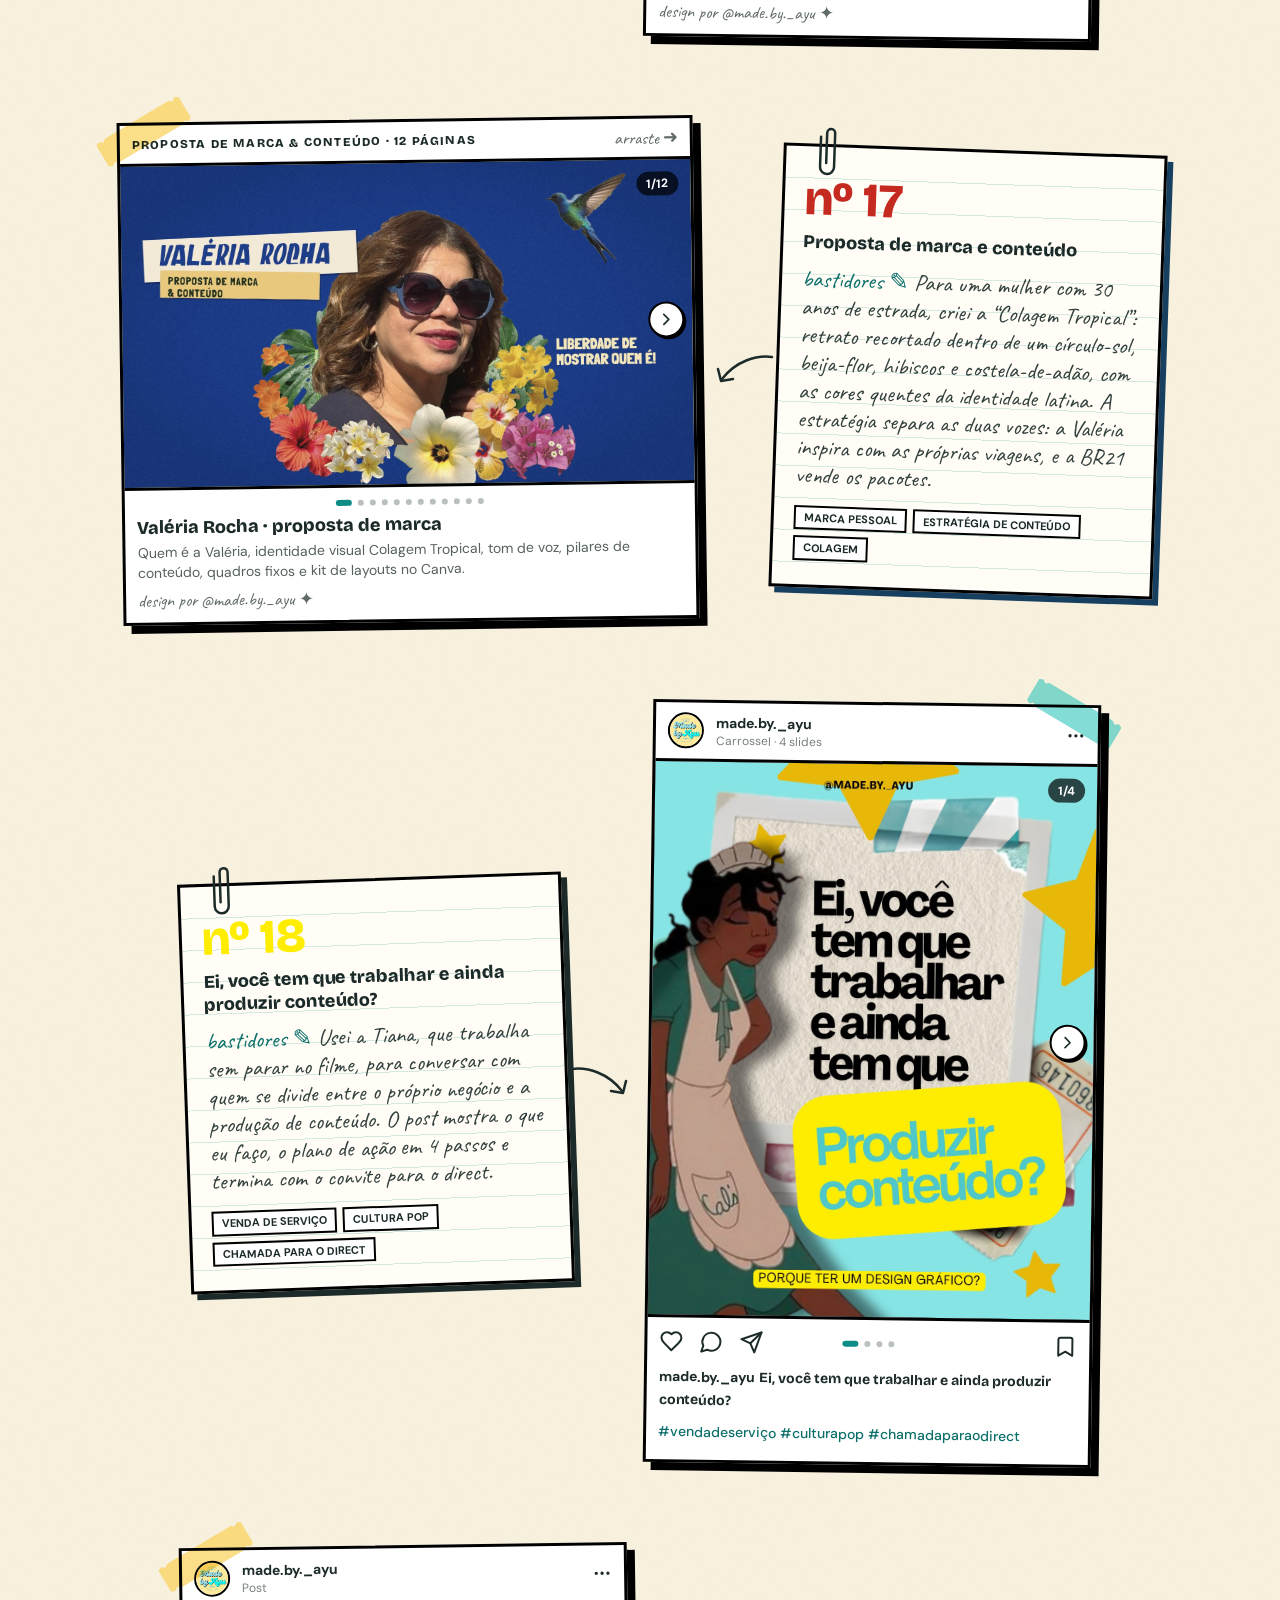
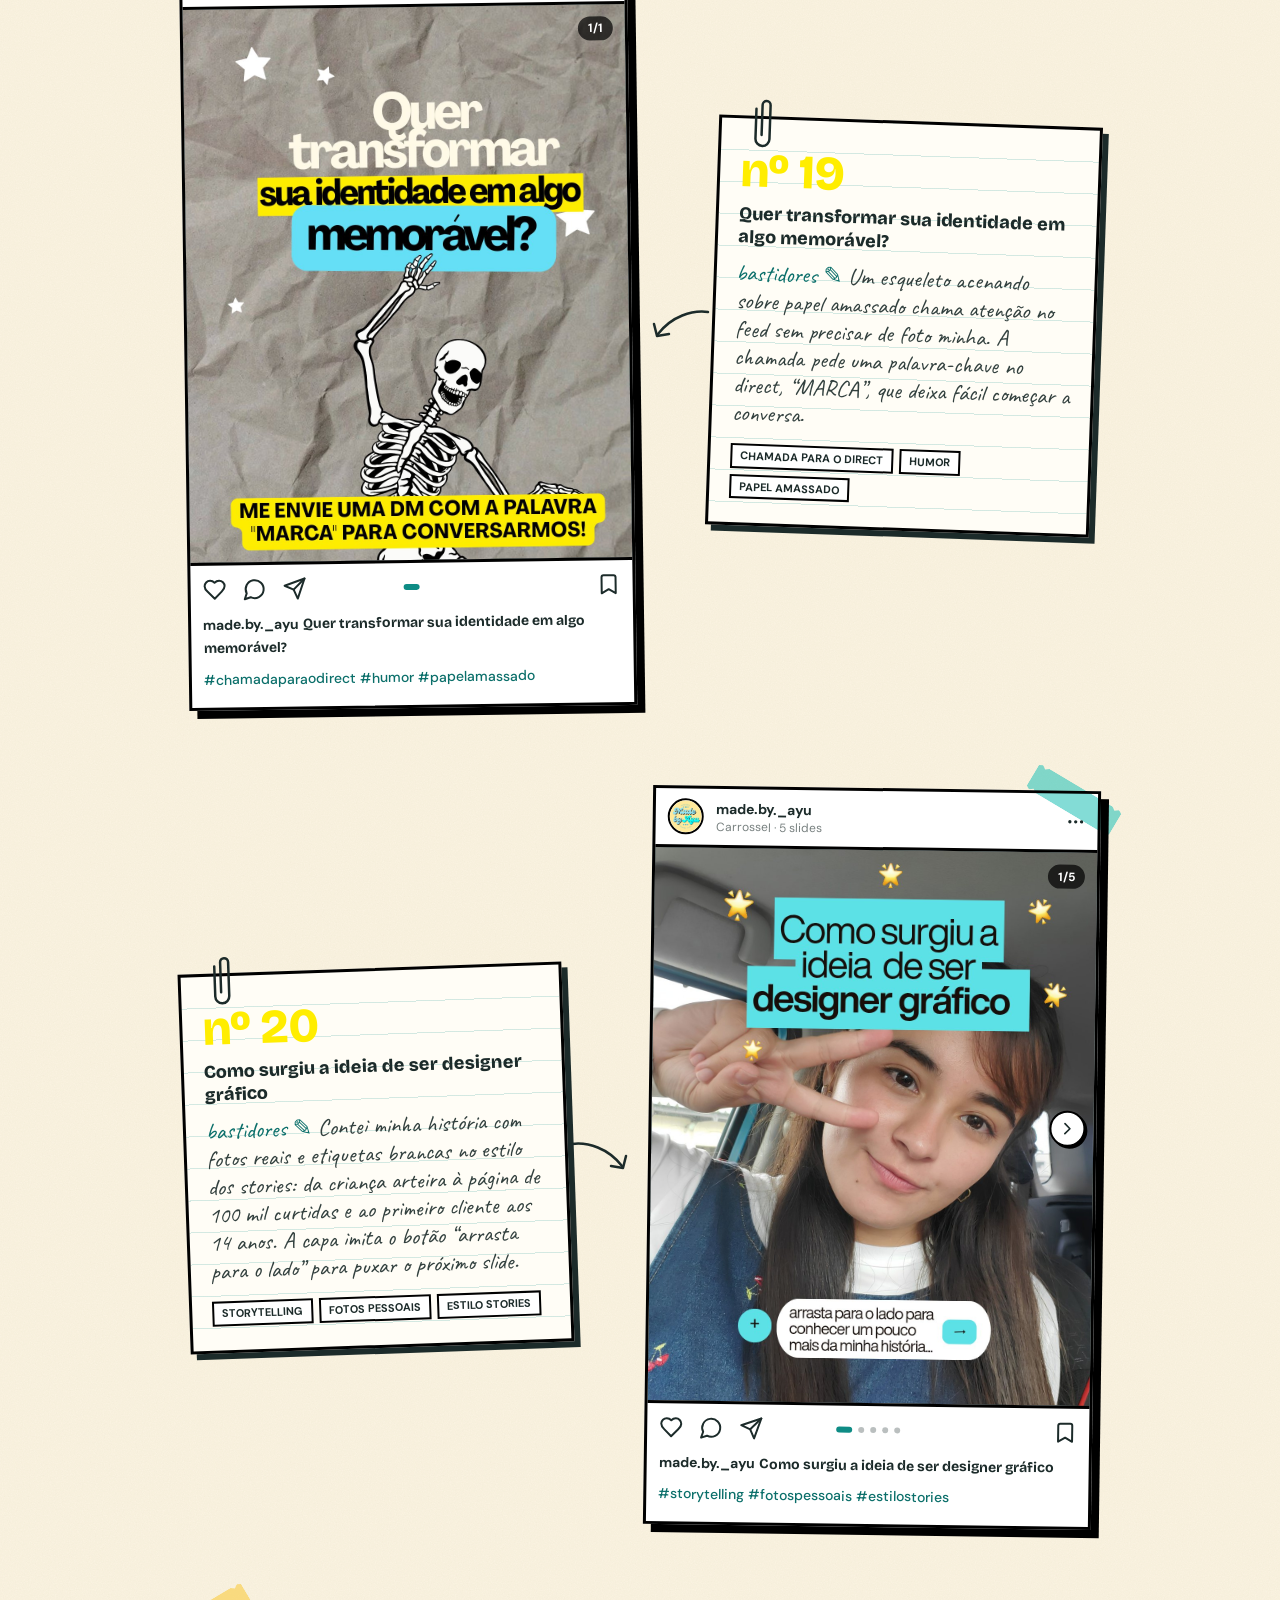
==== commit 7c441cb0: "Atualiza versão dos scripts (cache)" ====
--- a/index.html
+++ b/index.html
@@ -5,8 +5,8 @@
   <meta name="viewport" content="width=device-width,initial-scale=1,viewport-fit=cover" />
   <title>Made by Ayu</title>
 <meta name="description" content="Portfólio criativo de design gráfico, identidade visual e edição de vídeos para YouTube e Instagram." />
-  <link rel="stylesheet" href="assets/css/tailwind.css?v=10" />
-  <link rel="stylesheet" href="assets/css/style.css?v=10" />
+  <link rel="stylesheet" href="assets/css/tailwind.css?v=11" />
+  <link rel="stylesheet" href="assets/css/style.css?v=11" />
   <link rel="icon" type="image/png" href="assets/images/logo-made-by-ayu.png" />
 </head>
 <body>
@@ -435,8 +435,8 @@
   </a>
 
   <!-- ===================== SCRIPTS ===================== -->
-  <script src="assets/js/icones.js?v=10"></script>
-  <script src="assets/js/main.js?v=10"></script>
+  <script src="assets/js/icones.js?v=11"></script>
+  <script src="assets/js/main.js?v=11"></script>
 
 
 </body>
